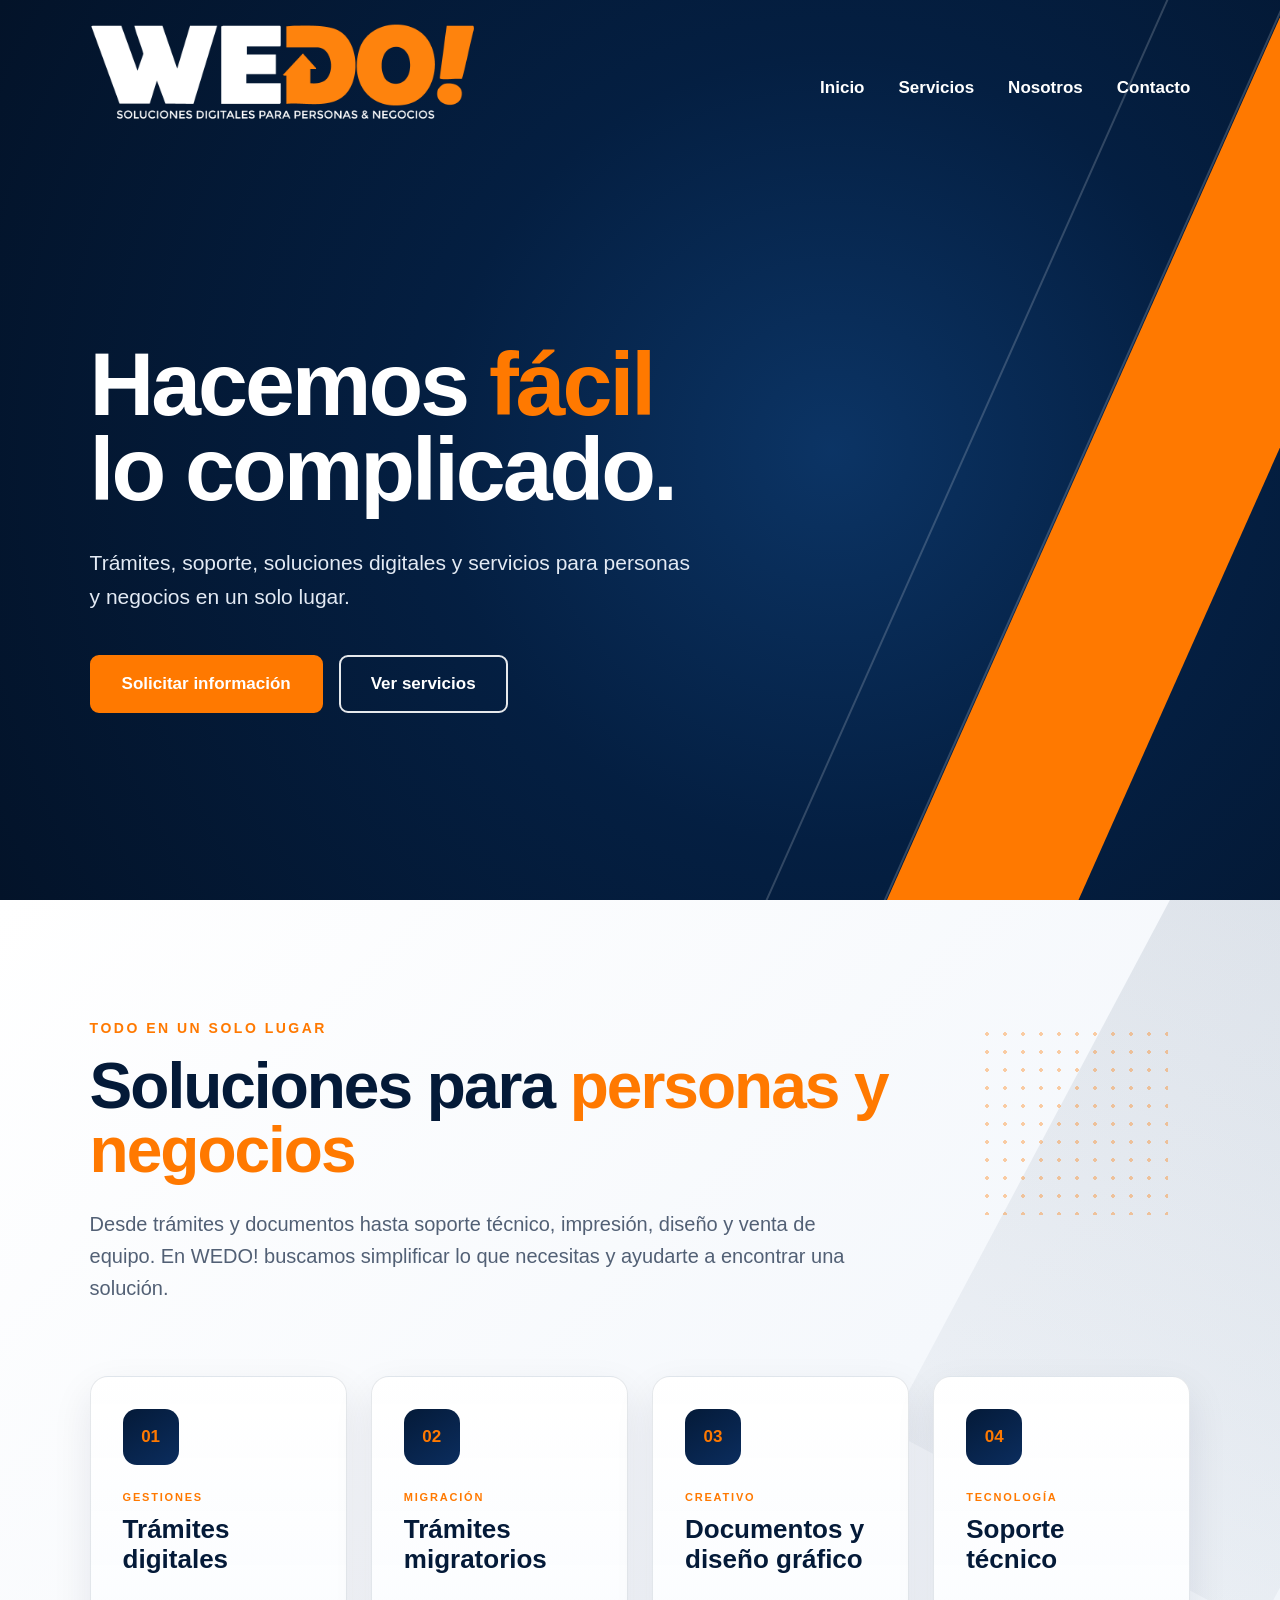
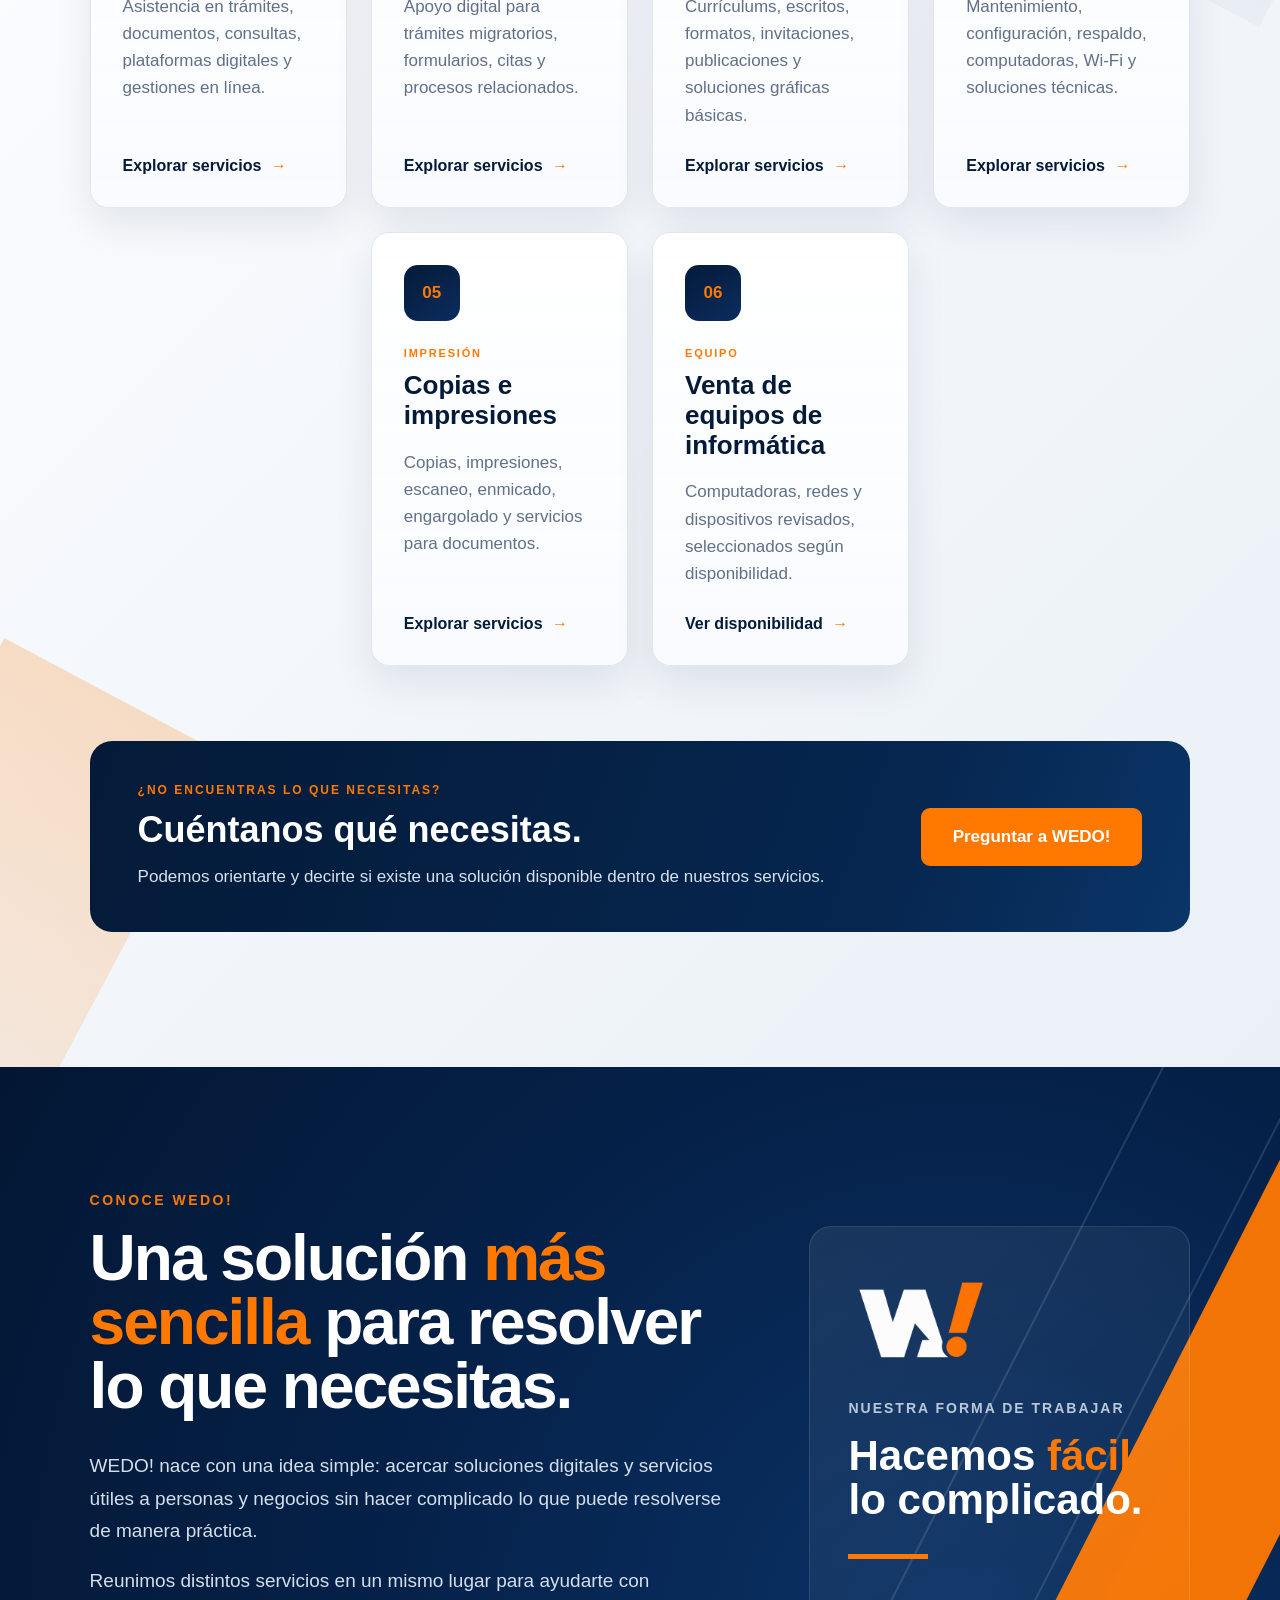
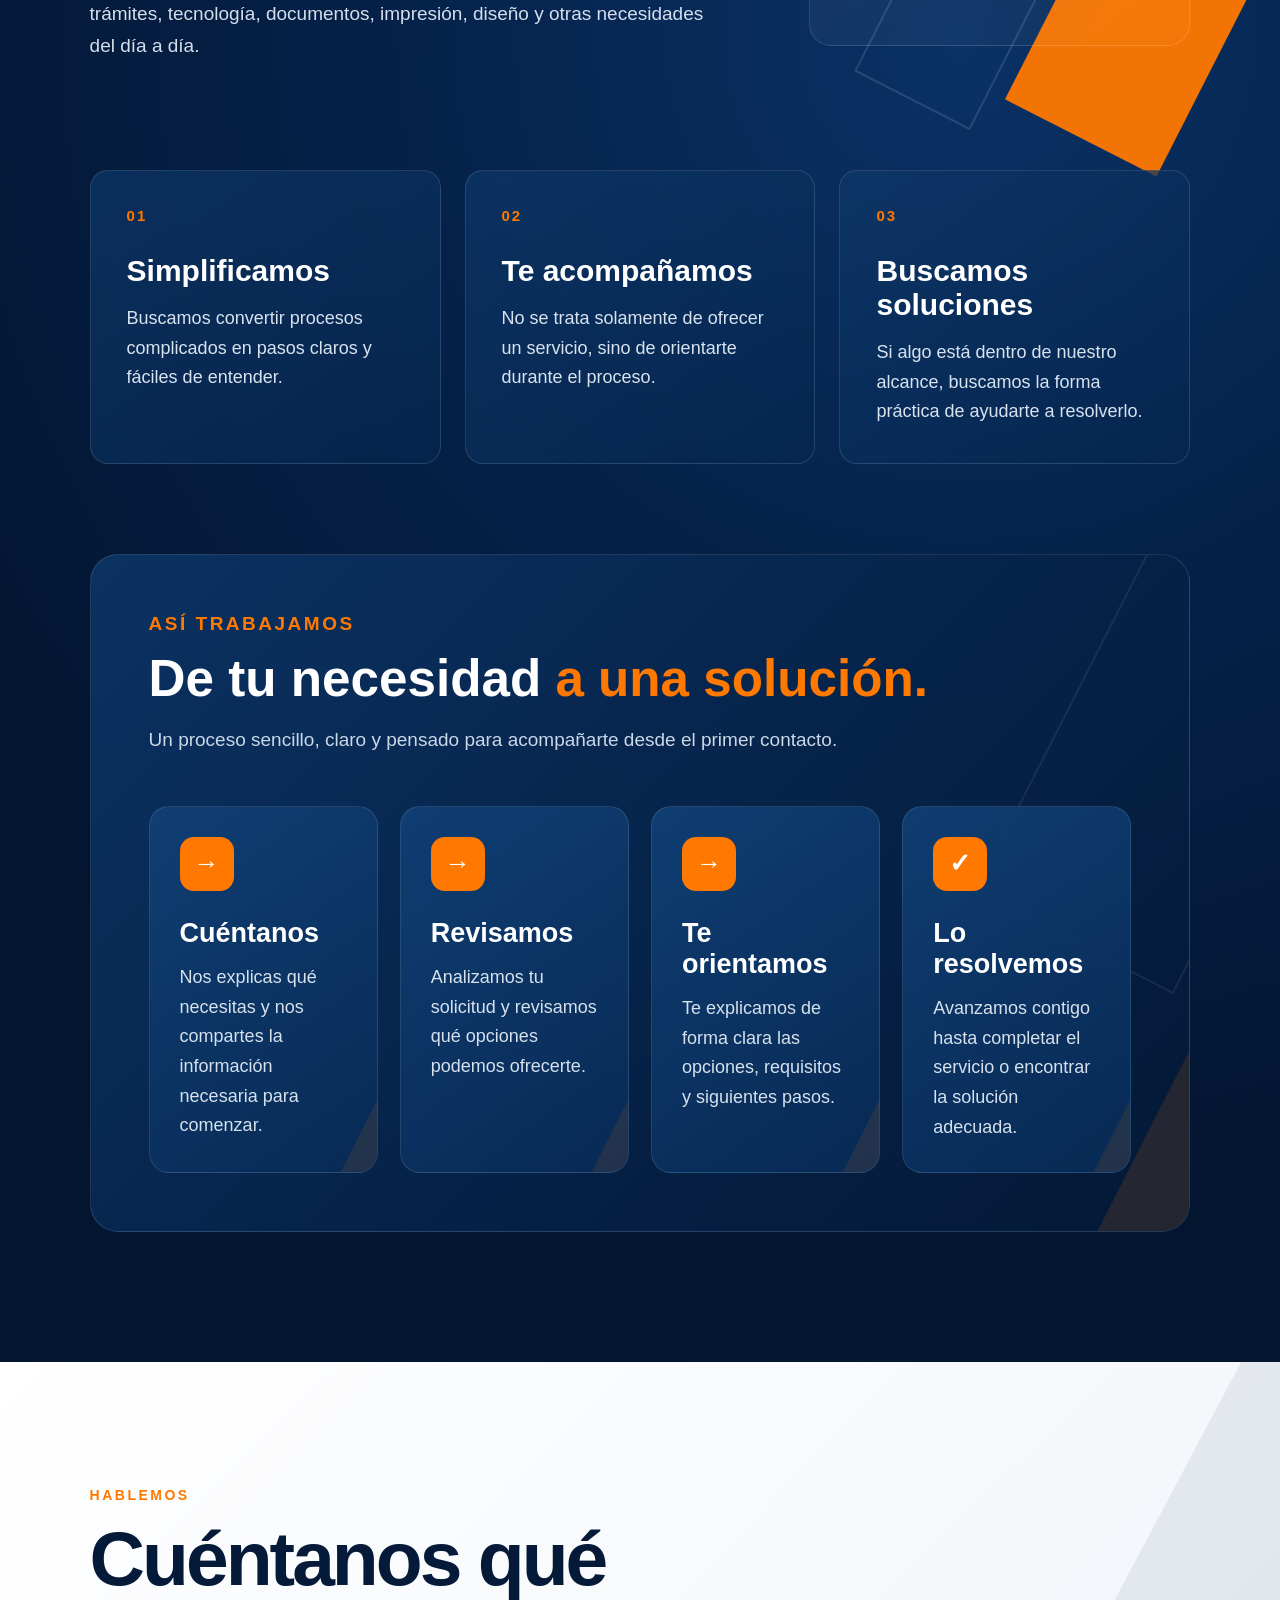
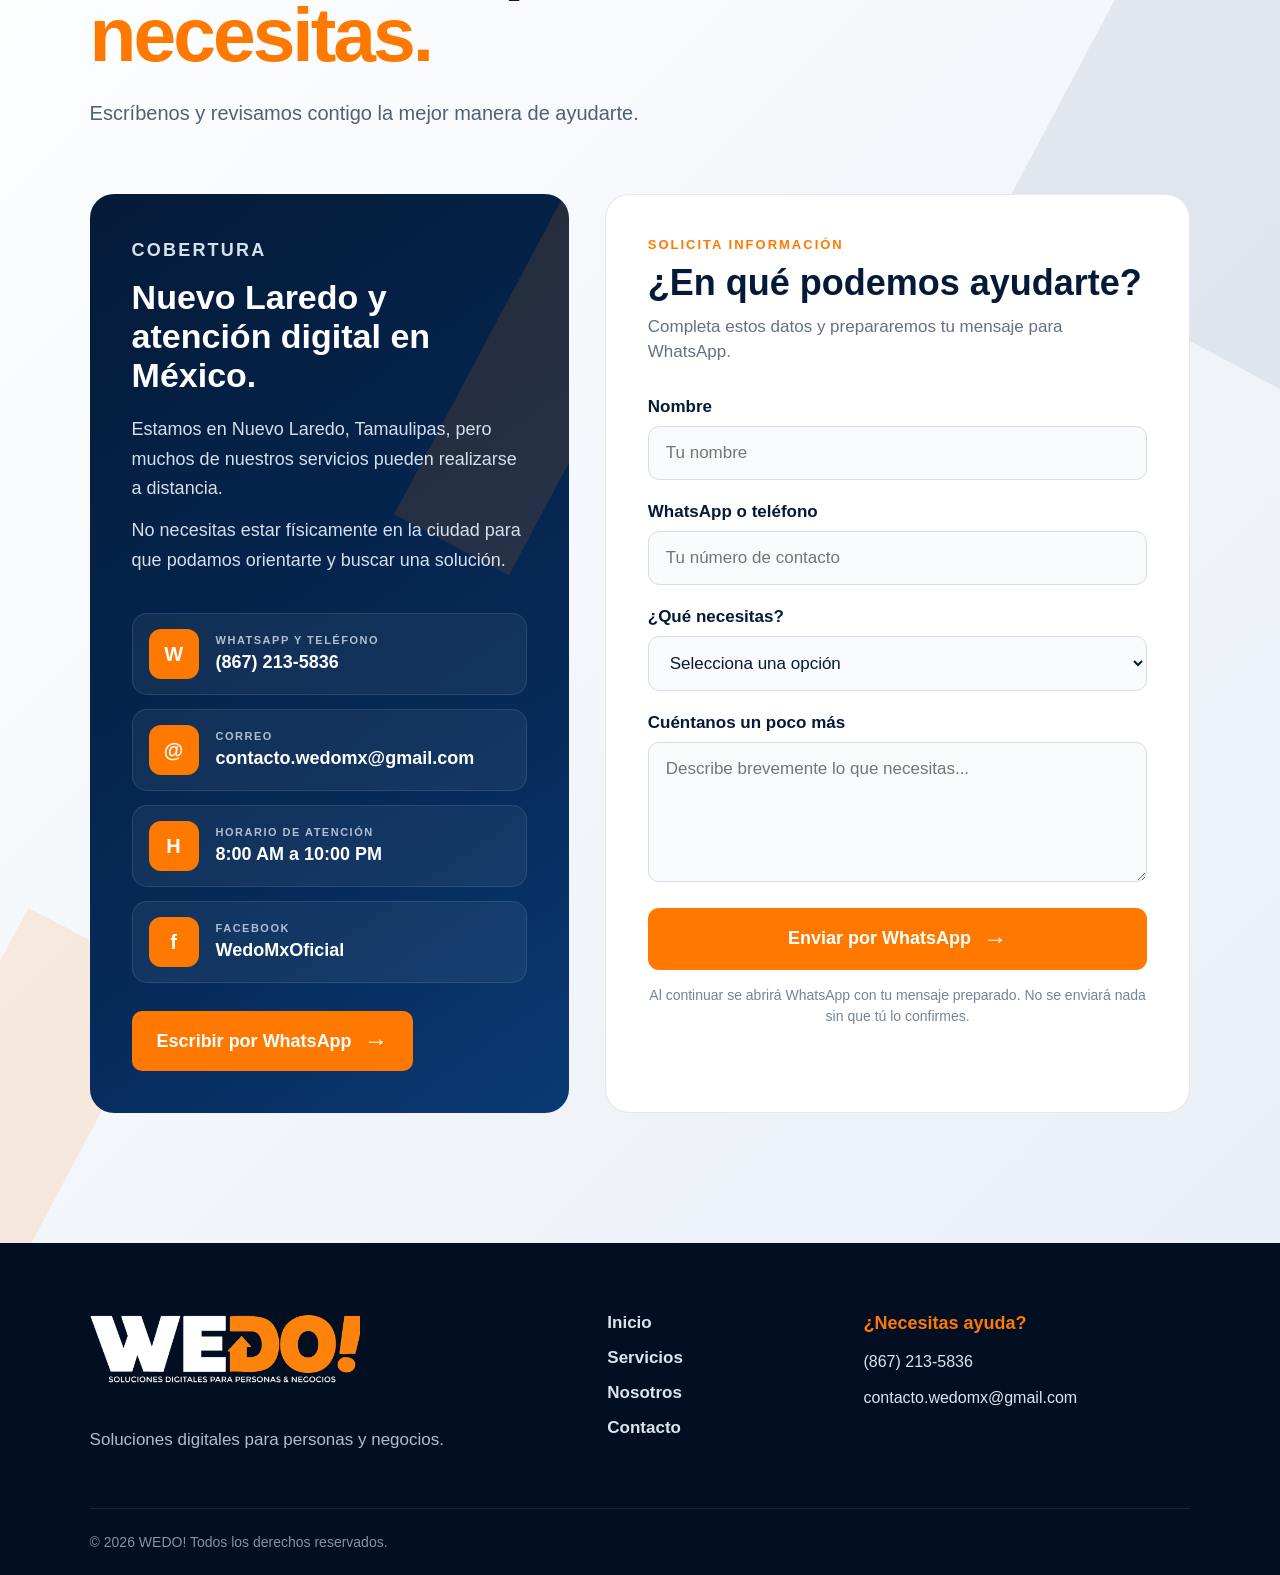
==== index.html @ b27edcec "Add files via upload" ====
<!DOCTYPE html>
<html lang="es">

<head>
    <meta charset="UTF-8">

    <meta
        name="viewport"
        content="width=device-width, initial-scale=1.0"
    >

    <title>WEDO! | Soluciones digitales</title>

    <meta
        name="description"
        content="WEDO! Soluciones digitales para personas y negocios. Trámites, soporte técnico, diseño, impresión y soluciones digitales."
    >

    <link
        rel="stylesheet"
        href="style.css"
    >
</head>

<body>

    <!-- =========================================
         ENCABEZADO
    ========================================== -->

    <header class="encabezado">

        <div class="contenedor-logo">

            <div class="recorte-logo">

                <img
                    src="logo-wedo-oscuro.png"
                    alt="WEDO! Soluciones digitales para personas y negocios"
                    class="logo"
                >

            </div>

        </div>

        <nav
            class="menu"
            id="menuPrincipal"
        >

            <a href="#inicio">
                Inicio
            </a>

            <a href="#servicios">
                Servicios
            </a>

            <a href="#nosotros">
                Nosotros
            </a>

            <a href="#contacto">
                Contacto
            </a>

        </nav>

        <button
            class="boton-menu"
            id="botonMenu"
            aria-label="Abrir menú"
            aria-expanded="false"
        >

            <span></span>
            <span></span>
            <span></span>

        </button>

    </header>

    <main>

        <!-- =========================================
             INICIO
        ========================================== -->

        <section
            class="hero"
            id="inicio"
        >

            <div class="contenido-hero">

                <h1>
                    Hacemos
                    <span>fácil</span>
                    <br>
                    lo complicado.
                </h1>

                <p class="descripcion">
                    Trámites, soporte, soluciones digitales y servicios
                    para personas y negocios en un solo lugar.
                </p>

                <div class="botones">

                    <button
                        class="boton-principal"
                        id="botonContacto"
                    >
                        Solicitar información
                    </button>

                    <a
                        href="#servicios"
                        class="boton-secundario"
                    >
                        Ver servicios
                    </a>

                </div>

            </div>

            <div class="decoracion">

                <div class="linea-diagonal"></div>
                <div class="forma forma-1"></div>
                <div class="forma forma-2"></div>

            </div>

        </section>

        <!-- =========================================
             SERVICIOS
        ========================================== -->

        <section
            class="seccion-servicios"
            id="servicios"
        >

            <div class="contenedor-seccion">

                <div class="encabezado-seccion">

                    <p class="mini-titulo">
                        TODO EN UN SOLO LUGAR
                    </p>

                    <h2>
                        Soluciones para
                        <span>personas y negocios</span>
                    </h2>

                    <p class="texto-seccion">
                        Desde trámites y documentos hasta soporte técnico,
                        impresión, diseño y venta de equipo. En WEDO! buscamos
                        simplificar lo que necesitas y ayudarte a encontrar
                        una solución.
                    </p>

                </div>

                <div class="rejilla-servicios">

                    <article class="tarjeta-servicio">

                        <div class="numero-servicio">
                            01
                        </div>

                        <div class="tipo-servicio">
                            GESTIONES
                        </div>

                        <h3>
                            Trámites digitales
                        </h3>

                        <p>
                            Asistencia en trámites, documentos, consultas,
                            plataformas digitales y gestiones en línea.
                        </p>

                        <a href="#contacto">
                            Explorar servicios
                            <span>→</span>
                        </a>

                    </article>

                    <article class="tarjeta-servicio">

                        <div class="numero-servicio">
                            02
                        </div>

                        <div class="tipo-servicio">
                            MIGRACIÓN
                        </div>

                        <h3>
                            Trámites migratorios
                        </h3>

                        <p>
                            Apoyo digital para trámites migratorios,
                            formularios, citas y procesos relacionados.
                        </p>

                        <a href="#contacto">
                            Explorar servicios
                            <span>→</span>
                        </a>

                    </article>

                    <article class="tarjeta-servicio">

                        <div class="numero-servicio">
                            03
                        </div>

                        <div class="tipo-servicio">
                            CREATIVO
                        </div>

                        <h3>
                            Documentos y diseño gráfico
                        </h3>

                        <p>
                            Currículums, escritos, formatos, invitaciones,
                            publicaciones y soluciones gráficas básicas.
                        </p>

                        <a href="#contacto">
                            Explorar servicios
                            <span>→</span>
                        </a>

                    </article>

                    <article class="tarjeta-servicio">

                        <div class="numero-servicio">
                            04
                        </div>

                        <div class="tipo-servicio">
                            TECNOLOGÍA
                        </div>

                        <h3>
                            Soporte técnico
                        </h3>

                        <p>
                            Mantenimiento, configuración, respaldo,
                            computadoras, Wi-Fi y soluciones técnicas.
                        </p>

                        <a href="#contacto">
                            Explorar servicios
                            <span>→</span>
                        </a>

                    </article>

                    <article class="tarjeta-servicio">

                        <div class="numero-servicio">
                            05
                        </div>

                        <div class="tipo-servicio">
                            IMPRESIÓN
                        </div>

                        <h3>
                            Copias e impresiones
                        </h3>

                        <p>
                            Copias, impresiones, escaneo, enmicado,
                            engargolado y servicios para documentos.
                        </p>

                        <a href="#contacto">
                            Explorar servicios
                            <span>→</span>
                        </a>

                    </article>

                    <article class="tarjeta-servicio">

                        <div class="numero-servicio">
                            06
                        </div>

                        <div class="tipo-servicio">
                            EQUIPO
                        </div>

                        <h3>
                            Venta de equipos de informática
                        </h3>

                        <p>
                            Computadoras, redes y dispositivos revisados,
                            seleccionados según disponibilidad.
                        </p>

                        <a href="#contacto">
                            Ver disponibilidad
                            <span>→</span>
                        </a>

                    </article>

                </div>

                <div class="cta-servicios">

                    <div class="cta-texto">

                        <p class="cta-mini">
                            ¿NO ENCUENTRAS LO QUE NECESITAS?
                        </p>

                        <h3>
                            Cuéntanos qué necesitas.
                        </h3>

                        <p>
                            Podemos orientarte y decirte si existe una
                            solución disponible dentro de nuestros servicios.
                        </p>

                    </div>

                    <button
                        class="cta-boton"
                        id="botonAyuda"
                    >
                        Preguntar a WEDO!
                    </button>

                </div>

            </div>

        </section>

        <!-- =========================================
             NOSOTROS
        ========================================== -->

        <section
            class="seccion-nosotros"
            id="nosotros"
        >

            <div class="decoracion-nosotros decoracion-nosotros-1"></div>
            <div class="decoracion-nosotros decoracion-nosotros-2"></div>

            <div class="contenedor-nosotros">

                <div class="nosotros-intro">

                    <div class="nosotros-texto">

                        <p class="mini-titulo oscuro">
                            CONOCE WEDO!
                        </p>

                        <h2>
                            Una solución
                            <span>más sencilla</span>
                            para resolver lo que necesitas.
                        </h2>

                        <p class="nosotros-descripcion">
                            WEDO! nace con una idea simple: acercar soluciones
                            digitales y servicios útiles a personas y negocios
                            sin hacer complicado lo que puede resolverse de
                            manera práctica.
                        </p>

                        <p class="nosotros-descripcion">
                            Reunimos distintos servicios en un mismo lugar para
                            ayudarte con trámites, tecnología, documentos,
                            impresión, diseño y otras necesidades del día a día.
                        </p>

                    </div>

                    <div class="filosofia-wedo">

                        <div class="isotipo-filosofia">

                            <img
                                src="logo-wedo-w.png"
                                alt="WEDO!"
                            >

                        </div>

                        <p>
                            NUESTRA FORMA DE TRABAJAR
                        </p>

                        <h3>
                            Hacemos
                            <span>fácil</span>
                            lo complicado.
                        </h3>

                        <div class="linea-filosofia"></div>

                    </div>

                </div>

                <div class="pilares-wedo">

                    <article class="pilar">

                        <div class="pilar-numero">
                            01
                        </div>

                        <h3>
                            Simplificamos
                        </h3>

                        <p>
                            Buscamos convertir procesos complicados en pasos
                            claros y fáciles de entender.
                        </p>

                    </article>

                    <article class="pilar">

                        <div class="pilar-numero">
                            02
                        </div>

                        <h3>
                            Te acompañamos
                        </h3>

                        <p>
                            No se trata solamente de ofrecer un servicio,
                            sino de orientarte durante el proceso.
                        </p>

                    </article>

                    <article class="pilar">

                        <div class="pilar-numero">
                            03
                        </div>

                        <h3>
                            Buscamos soluciones
                        </h3>

                        <p>
                            Si algo está dentro de nuestro alcance,
                            buscamos la forma práctica de ayudarte a resolverlo.
                        </p>

                    </article>

                </div>

                <div class="proceso-wedo">

                    <div class="proceso-titulo">

                        <p>
                            ASÍ TRABAJAMOS
                        </p>

                        <h3>
                            De tu necesidad
                            <span>a una solución.</span>
                        </h3>

                        <p class="proceso-intro">
                            Un proceso sencillo, claro y pensado para
                            acompañarte desde el primer contacto.
                        </p>

                    </div>

                    <div class="pasos-proceso">

                        <article class="paso">

                            <div class="icono-paso">
                                →
                            </div>

                            <h4>
                                Cuéntanos
                            </h4>

                            <p>
                                Nos explicas qué necesitas y nos compartes
                                la información necesaria para comenzar.
                            </p>

                        </article>

                        <article class="paso">

                            <div class="icono-paso">
                                →
                            </div>

                            <h4>
                                Revisamos
                            </h4>

                            <p>
                                Analizamos tu solicitud y revisamos qué
                                opciones podemos ofrecerte.
                            </p>

                        </article>

                        <article class="paso">

                            <div class="icono-paso">
                                →
                            </div>

                            <h4>
                                Te orientamos
                            </h4>

                            <p>
                                Te explicamos de forma clara las opciones,
                                requisitos y siguientes pasos.
                            </p>

                        </article>

                        <article class="paso">

                            <div class="icono-paso">
                                ✓
                            </div>

                            <h4>
                                Lo resolvemos
                            </h4>

                            <p>
                                Avanzamos contigo hasta completar el servicio
                                o encontrar la solución adecuada.
                            </p>

                        </article>

                    </div>

                </div>

            </div>

        </section>

        <!-- =========================================
             CONTACTO
        ========================================== -->

        <section
            class="seccion-contacto"
            id="contacto"
        >

            <div class="decoracion-contacto decoracion-contacto-1"></div>
            <div class="decoracion-contacto decoracion-contacto-2"></div>

            <div class="contenedor-contacto">

                <div class="contacto-encabezado">

                    <p class="mini-titulo">
                        HABLEMOS
                    </p>

                    <h2>
                        Cuéntanos qué
                        <span>necesitas.</span>
                    </h2>

                    <p>
                        Escríbenos y revisamos contigo la mejor manera
                        de ayudarte.
                    </p>

                </div>

                <div class="contacto-grid">

                    <div class="contacto-info">

                        <div class="cobertura-contacto">

                            <p class="etiqueta-contacto">
                                COBERTURA
                            </p>

                            <h3>
                                Nuevo Laredo y atención digital en México.
                            </h3>

                            <p>
                                Estamos en Nuevo Laredo, Tamaulipas, pero
                                muchos de nuestros servicios pueden realizarse
                                a distancia.
                            </p>

                            <p>
                                No necesitas estar físicamente en la ciudad
                                para que podamos orientarte y buscar una
                                solución.
                            </p>

                        </div>

                        <div class="datos-contacto">

                            <a
                                class="dato-contacto"
                                href="https://wa.me/528672135836"
                                target="_blank"
                                rel="noopener noreferrer"
                            >

                                <div class="dato-icono">
                                    W
                                </div>

                                <div>

                                    <span>
                                        WHATSAPP Y TELÉFONO
                                    </span>

                                    <strong>
                                        (867) 213-5836
                                    </strong>

                                </div>

                            </a>

                            <a
                                class="dato-contacto"
                                href="mailto:contacto.wedomx@gmail.com"
                            >

                                <div class="dato-icono">
                                    @
                                </div>

                                <div>

                                    <span>
                                        CORREO
                                    </span>

                                    <strong>
                                        contacto.wedomx@gmail.com
                                    </strong>

                                </div>

                            </a>

                            <div class="dato-contacto">

                                <div class="dato-icono">
                                    H
                                </div>

                                <div>

                                    <span>
                                        HORARIO DE ATENCIÓN
                                    </span>

                                    <strong>
                                        8:00 AM a 10:00 PM
                                    </strong>

                                </div>

                            </div>

                            <a
                                class="dato-contacto"
                                href="https://www.facebook.com/WedoMxOficial"
                                target="_blank"
                                rel="noopener noreferrer"
                            >

                                <div class="dato-icono">
                                    f
                                </div>

                                <div>

                                    <span>
                                        FACEBOOK
                                    </span>

                                    <strong>
                                        WedoMxOficial
                                    </strong>

                                </div>

                            </a>

                        </div>

                        <a
                            class="whatsapp-directo"
                            href="https://wa.me/528672135836?text=Hola%20WEDO!%20Quisiera%20información%20sobre%20sus%20servicios."
                            target="_blank"
                            rel="noopener noreferrer"
                        >
                            Escribir por WhatsApp
                            <span>→</span>
                        </a>

                    </div>

                    <div class="formulario-contacto">

                        <div class="formulario-titulo">

                            <p>
                                SOLICITA INFORMACIÓN
                            </p>

                            <h3>
                                ¿En qué podemos ayudarte?
                            </h3>

                            <span>
                                Completa estos datos y prepararemos
                                tu mensaje para WhatsApp.
                            </span>

                        </div>

                        <form id="formularioWedo">

                            <div class="campo">

                                <label for="nombre">
                                    Nombre
                                </label>

                                <input
                                    type="text"
                                    id="nombre"
                                    name="nombre"
                                    placeholder="Tu nombre"
                                    required
                                >

                            </div>

                            <div class="campo">

                                <label for="telefono">
                                    WhatsApp o teléfono
                                </label>

                                <input
                                    type="tel"
                                    id="telefono"
                                    name="telefono"
                                    placeholder="Tu número de contacto"
                                    required
                                >

                            </div>

                            <div class="campo">

                                <label for="servicio">
                                    ¿Qué necesitas?
                                </label>

                                <select
                                    id="servicio"
                                    name="servicio"
                                    required
                                >

                                    <option value="">
                                        Selecciona una opción
                                    </option>

                                    <option value="Trámites digitales">
                                        Trámites digitales
                                    </option>

                                    <option value="Trámites migratorios">
                                        Trámites migratorios
                                    </option>

                                    <option value="Documentos y diseño gráfico">
                                        Documentos y diseño gráfico
                                    </option>

                                    <option value="Soporte técnico">
                                        Soporte técnico
                                    </option>

                                    <option value="Copias e impresiones">
                                        Copias e impresiones
                                    </option>

                                    <option value="Venta de equipos de informática">
                                        Venta de equipos de informática
                                    </option>

                                    <option value="Otro servicio">
                                        Otro servicio
                                    </option>

                                </select>

                            </div>

                            <div class="campo">

                                <label for="mensaje">
                                    Cuéntanos un poco más
                                </label>

                                <textarea
                                    id="mensaje"
                                    name="mensaje"
                                    rows="5"
                                    placeholder="Describe brevemente lo que necesitas..."
                                    required
                                ></textarea>

                            </div>

                            <button
                                type="submit"
                                class="boton-formulario"
                            >
                                Enviar por WhatsApp
                                <span>→</span>
                            </button>

                            <p class="aviso-formulario">
                                Al continuar se abrirá WhatsApp con tu
                                mensaje preparado. No se enviará nada
                                sin que tú lo confirmes.
                            </p>

                        </form>

                    </div>

                </div>

            </div>

        </section>

    </main>

    <!-- =========================================
         FOOTER
    ========================================== -->

    <footer class="footer-wedo">

        <div class="footer-contenido">

            <div class="footer-marca">

                <div class="footer-logo">

                    <img
                        src="logo-wedo-oscuro.png"
                        alt="WEDO!"
                    >

                </div>

                <p>
                    Soluciones digitales para personas y negocios.
                </p>

            </div>

            <div class="footer-enlaces">

                <a href="#inicio">
                    Inicio
                </a>

                <a href="#servicios">
                    Servicios
                </a>

                <a href="#nosotros">
                    Nosotros
                </a>

                <a href="#contacto">
                    Contacto
                </a>

            </div>

            <div class="footer-contacto">

                <strong>
                    ¿Necesitas ayuda?
                </strong>

                <a
                    href="https://wa.me/528672135836"
                    target="_blank"
                    rel="noopener noreferrer"
                >
                    (867) 213-5836
                </a>

                <a
                    href="mailto:contacto.wedomx@gmail.com"
                >
                    contacto.wedomx@gmail.com
                </a>

            </div>

        </div>

        <div class="footer-inferior">

            <p>
                © 2026 WEDO! Todos los derechos reservados.
            </p>

        </div>

    </footer>

    <script src="script.js"></script>

</body>

</html>
---- style.css ----
* {
    margin: 0;
    padding: 0;
    box-sizing: border-box;
}

html {
    scroll-behavior: smooth;
}

body {
    font-family: Arial, Helvetica, sans-serif;

    background: #041a38;

    color: white;

    min-height: 100vh;
}

/* =========================================
   ENCABEZADO
========================================= */

.encabezado {
    width: 100%;
    height: 175px;

    padding: 18px 7%;

    display: flex;

    align-items: center;

    justify-content: space-between;

    position: absolute;

    top: 0;
    left: 0;

    z-index: 20;
}

/* =========================================
   LOGO
========================================= */

.contenedor-logo {
    width: 390px;
    height: 130px;

    display: flex;

    align-items: center;
}

.recorte-logo {
    width: 390px;
    height: 130px;

    position: relative;

    overflow: hidden;
}

.logo {
    width: 420px;
    height: 420px;

    object-fit: contain;

    position: absolute;

    left: -12px;

    top: -168px;
}

/* =========================================
   MENÚ
========================================= */

.menu {
    display: flex;

    align-items: center;

    gap: 34px;

    position: relative;

    z-index: 10;
}

.menu a {
    color: white;

    text-decoration: none;

    font-size: 17px;

    font-weight: 700;

    transition: 0.2s;
}

.menu a:hover {
    color: #ff7900;
}

/* =========================================
   BOTÓN MENÚ MÓVIL
========================================= */

.boton-menu {
    display: none;

    width: 52px;

    height: 52px;

    padding: 0;

    border-radius: 12px;

    border:
        1px
        solid
        rgba(
            255,
            255,
            255,
            0.20
        );

    background:
        rgba(
            255,
            255,
            255,
            0.06
        );

    align-items: center;

    justify-content: center;

    flex-direction: column;

    gap: 6px;

    position: relative;

    z-index: 30;
}

.boton-menu span {
    display: block;

    width: 24px;

    height: 3px;

    border-radius: 5px;

    background: white;

    transition: 0.25s;
}

.boton-menu.activo span:nth-child(1) {
    transform:
        translateY(9px)
        rotate(45deg);
}

.boton-menu.activo span:nth-child(2) {
    opacity: 0;
}

.boton-menu.activo span:nth-child(3) {
    transform:
        translateY(-9px)
        rotate(-45deg);
}

/* =========================================
   PORTADA
========================================= */

.hero {
    min-height: 100vh;

    display: flex;

    align-items: center;

    position: relative;

    overflow: hidden;

    padding:
        235px
        7%
        80px;

    background:
        radial-gradient(
            circle at 65% 50%,
            rgba(14,61,116,0.75) 0%,
            rgba(4,31,66,0.95) 42%,
            #031329 100%
        );
}

.contenido-hero {
    width: 100%;

    max-width: 760px;

    position: relative;

    z-index: 5;
}

h1 {
    font-size:
        clamp(
            60px,
            7vw,
            108px
        );

    line-height: 0.95;

    letter-spacing: -3px;

    margin-bottom: 34px;
}

h1 span {
    color: #ff7900;
}

.descripcion {
    max-width: 610px;

    font-size: 21px;

    line-height: 1.6;

    color: #e3eaf4;

    margin-bottom: 42px;
}

/* =========================================
   BOTONES
========================================= */

.botones {
    display: flex;

    gap: 16px;

    flex-wrap: wrap;
}

button,
.boton-secundario {
    min-height: 58px;

    padding:
        0
        30px;

    border-radius: 9px;

    font-size: 17px;

    font-weight: 700;

    cursor: pointer;

    transition: 0.2s;
}

.boton-principal {
    background: #ff7900;

    color: white;

    border: 2px solid #ff7900;
}

.boton-principal:hover {
    transform: translateY(-3px);

    background: #ff8a1d;
}

.boton-secundario {
    display: inline-flex;

    align-items: center;

    justify-content: center;

    color: white;

    text-decoration: none;

    background: transparent;

    border:
        2px
        solid
        rgba(
            255,
            255,
            255,
            0.9
        );
}

.boton-secundario:hover {
    background: white;

    color: #041a38;

    transform: translateY(-3px);
}

/* =========================================
   DECORACIÓN PORTADA
========================================= */

.decoracion {
    position: absolute;

    top: 0;

    right: -90px;

    width: 45%;

    height: 100%;

    pointer-events: none;
}

.forma {
    position: absolute;

    transform: rotate(24deg);
}

.forma-1 {
    width: 175px;

    height: 125%;

    right: 105px;

    top: -100px;

    background: #ff7900;
}

.forma-2 {
    width: 110px;

    height: 125%;

    right: 290px;

    top: -110px;

    border:
        2px
        solid
        rgba(
            255,
            255,
            255,
            0.18
        );
}

.linea-diagonal {
    position: absolute;

    width: 2px;

    height: 130%;

    background:
        rgba(
            255,
            255,
            255,
            0.18
        );

    right: 245px;

    top: -100px;

    transform: rotate(24deg);
}

/* =========================================
   SERVICIOS
========================================= */

.seccion-servicios {
    position: relative;

    overflow: hidden;

    color: #071d3f;

    padding:
        120px
        7%
        135px;

    background:
        linear-gradient(
            135deg,
            #ffffff 0%,
            #f5f8fc 45%,
            #eaf0f6 100%
        );
}

.seccion-servicios::before {
    content: "";

    position: absolute;

    width: 420px;

    height: 1050px;

    right: -250px;

    top: -360px;

    background:
        linear-gradient(
            180deg,
            rgba(4,34,73,0.14),
            rgba(4,34,73,0.035)
        );

    transform: rotate(28deg);
}

.seccion-servicios::after {
    content: "";

    position: absolute;

    width: 250px;

    height: 680px;

    left: -170px;

    bottom: -270px;

    background:
        linear-gradient(
            180deg,
            rgba(255,121,0,0.22),
            rgba(255,121,0,0.05)
        );

    transform: rotate(28deg);
}

.contenedor-seccion {
    width: 100%;

    max-width: 1400px;

    margin: 0 auto;

    position: relative;

    z-index: 4;
}

.contenedor-seccion::before {
    content: "";

    position: absolute;

    width: 190px;

    height: 190px;

    right: 2%;

    top: 5px;

    background-image:
        radial-gradient(
            circle,
            rgba(255,121,0,0.55) 2px,
            transparent 2px
        );

    background-size: 18px 18px;

    opacity: 0.65;
}

.encabezado-seccion {
    max-width: 820px;

    margin-bottom: 72px;

    position: relative;

    z-index: 5;
}

.mini-titulo {
    color: #ff7900;

    font-size: 14px;

    font-weight: 800;

    letter-spacing: 2.5px;

    margin-bottom: 18px;
}

.encabezado-seccion h2 {
    font-size:
        clamp(
            42px,
            5vw,
            72px
        );

    line-height: 1;

    letter-spacing: -2px;

    margin-bottom: 26px;

    color: #041a38;
}

.encabezado-seccion h2 span {
    color: #ff7900;
}

.texto-seccion {
    max-width: 760px;

    font-size: 20px;

    line-height: 1.6;

    color: #526075;
}

/* =========================================
   TARJETAS DE SERVICIOS
========================================= */

.rejilla-servicios {
    display: flex;

    flex-wrap: wrap;

    justify-content: center;

    gap: 24px;

    position: relative;

    z-index: 5;
}

.tarjeta-servicio {
    width:
        calc(
            25% - 18px
        );

    min-height: 390px;

    padding: 32px;

    background:
        linear-gradient(
            180deg,
            rgba(255,255,255,0.98),
            rgba(248,251,255,0.95)
        );

    border-radius: 18px;

    border:
        1px
        solid
        rgba(
            7,
            29,
            63,
            0.10
        );

    display: flex;

    flex-direction: column;

    position: relative;

    overflow: hidden;

    box-shadow:
        0
        16px
        40px
        rgba(
            4,
            26,
            56,
            0.09
        );

    transition: 0.25s;
}

.tarjeta-servicio:hover {
    transform:
        translateY(-9px);

    border-color:
        rgba(
            255,
            121,
            0,
            0.30
        );
}

.numero-servicio {
    width: 56px;

    height: 56px;

    display: flex;

    align-items: center;

    justify-content: center;

    background:
        linear-gradient(
            145deg,
            #041a38,
            #0b2d5e
        );

    color: #ff7900;

    border-radius: 14px;

    font-size: 17px;

    font-weight: 800;

    margin-bottom: 26px;
}

.tipo-servicio {
    color: #ff7900;

    font-size: 11px;

    font-weight: 900;

    letter-spacing: 1.8px;

    margin-bottom: 12px;
}

.tarjeta-servicio h3 {
    font-size: 26px;

    line-height: 1.15;

    margin-bottom: 18px;

    color: #041a38;
}

.tarjeta-servicio p {
    font-size: 17px;

    line-height: 1.6;

    color: #617087;

    margin-bottom: 28px;
}

.tarjeta-servicio a {
    margin-top: auto;

    color: #041a38;

    font-size: 16px;

    font-weight: 800;

    text-decoration: none;
}

.tarjeta-servicio a span {
    color: #ff7900;

    margin-left: 5px;
}

/* =========================================
   CTA SERVICIOS
========================================= */

.cta-servicios {
    width: 100%;

    margin-top: 75px;

    padding:
        42px
        48px;

    background:
        linear-gradient(
            110deg,
            #041a38 0%,
            #06264f 72%,
            #0a3568 100%
        );

    border-radius: 22px;

    color: white;

    display: flex;

    align-items: center;

    justify-content: space-between;

    gap: 40px;

    position: relative;

    overflow: hidden;

    z-index: 5;
}

.cta-texto {
    max-width: 760px;
}

.cta-mini {
    color: #ff7900;

    font-size: 12px;

    font-weight: 900;

    letter-spacing: 2px;

    margin-bottom: 12px;
}

.cta-texto h3 {
    font-size: 36px;

    margin-bottom: 12px;
}

.cta-texto > p:last-child {
    color: #d8e2ee;

    font-size: 17px;

    line-height: 1.6;
}

.cta-boton {
    min-width: 205px;

    background: #ff7900;

    color: white;

    border:
        2px
        solid
        #ff7900;
}

/* =========================================
   NOSOTROS
========================================= */

.seccion-nosotros {
    position: relative;

    overflow: hidden;

    padding:
        125px
        7%
        130px;

    background:
        radial-gradient(
            circle at 75% 30%,
            #0a3266 0%,
            #052149 35%,
            #03152f 75%
        );

    color: white;
}

.contenedor-nosotros {
    width: 100%;

    max-width: 1400px;

    margin: 0 auto;

    position: relative;

    z-index: 4;
}

.decoracion-nosotros {
    position: absolute;

    pointer-events: none;
}

.decoracion-nosotros-1 {
    width: 170px;

    height: 900px;

    right: -90px;

    top: -180px;

    background: #ff7900;

    transform: rotate(27deg);

    opacity: 0.95;
}

.decoracion-nosotros-2 {
    width: 130px;

    height: 850px;

    right: 110px;

    top: -170px;

    border:
        2px
        solid
        rgba(
            255,
            255,
            255,
            0.12
        );

    transform: rotate(27deg);
}

/* =========================================
   INTRO NOSOTROS
========================================= */

.nosotros-intro {
    display: grid;

    grid-template-columns:
        1.25fr
        0.75fr;

    gap: 85px;

    align-items: center;

    margin-bottom: 90px;
}

.mini-titulo.oscuro {
    color: #ff7900;
}

.nosotros-texto h2 {
    max-width: 800px;

    font-size:
        clamp(
            45px,
            5vw,
            76px
        );

    line-height: 1;

    letter-spacing: -2px;

    margin-bottom: 32px;
}

.nosotros-texto h2 span {
    color: #ff7900;
}

.nosotros-descripcion {
    max-width: 720px;

    font-size: 19px;

    line-height: 1.7;

    color: #d5dfeb;

    margin-bottom: 18px;
}

/* =========================================
   FILOSOFÍA
========================================= */

.filosofia-wedo {
    min-height: 420px;

    padding: 38px;

    border-radius: 22px;

    background:
        linear-gradient(
            145deg,
            rgba(255,255,255,0.08),
            rgba(255,255,255,0.025)
        );

    border:
        1px
        solid
        rgba(
            255,
            255,
            255,
            0.12
        );

    position: relative;

    overflow: hidden;
}

.filosofia-wedo::after {
    content: "";

    position: absolute;

    width: 110px;

    height: 380px;

    right: -55px;

    bottom: -100px;

    background: #ff7900;

    transform: rotate(28deg);

    opacity: 0.14;
}

.isotipo-filosofia {
    width: 155px;

    height: 105px;

    display: flex;

    align-items: center;

    margin-bottom: 30px;

    position: relative;

    z-index: 3;
}

.isotipo-filosofia img {
    display: block;

    width: 145px;

    height: auto;

    object-fit: contain;
}

.filosofia-wedo > p {
    color: #b9c8da;

    font-size: 14px;

    font-weight: 800;

    letter-spacing: 2px;

    margin-bottom: 18px;
}

.filosofia-wedo h3 {
    max-width: 390px;

    font-size: 42px;

    line-height: 1.05;

    position: relative;

    z-index: 3;
}

.filosofia-wedo h3 span {
    color: #ff7900;
}

.linea-filosofia {
    width: 80px;

    height: 5px;

    margin-top: 32px;

    background: #ff7900;
}

/* =========================================
   PILARES
========================================= */

.pilares-wedo {
    display: grid;

    grid-template-columns:
        repeat(
            3,
            1fr
        );

    gap: 24px;

    margin-bottom: 90px;
}

.pilar {
    padding: 36px;

    min-height: 270px;

    border-radius: 18px;

    background:
        linear-gradient(
            145deg,
            rgba(14,56,105,0.72),
            rgba(6,38,79,0.72)
        );

    border:
        1px
        solid
        rgba(
            255,
            255,
            255,
            0.12
        );

    transition: 0.25s;
}

.pilar:hover {
    transform:
        translateY(-7px);

    border-color:
        rgba(
            255,
            121,
            0,
            0.55
        );

    background:
        linear-gradient(
            145deg,
            rgba(18,69,126,0.82),
            rgba(7,43,89,0.82)
        );
}

.pilar-numero {
    color: #ff7900;

    font-size: 15px;

    font-weight: 900;

    letter-spacing: 2px;

    margin-bottom: 30px;
}

.pilar h3 {
    font-size: 30px;

    margin-bottom: 16px;
}

.pilar p {
    font-size: 18px;

    line-height: 1.65;

    color: #d9e3ef;
}

/* =========================================
   ASÍ TRABAJAMOS
========================================= */

.proceso-wedo {
    padding: 58px;

    border-radius: 28px;

    background:
        linear-gradient(
            135deg,
            rgba(12,52,101,0.94) 0%,
            rgba(6,35,73,0.96) 55%,
            rgba(4,25,54,0.98) 100%
        );

    border:
        1px
        solid
        rgba(
            255,
            255,
            255,
            0.12
        );

    position: relative;

    overflow: hidden;
}

.proceso-wedo::before {
    content: "";

    position: absolute;

    width: 220px;

    height: 650px;

    right: -145px;

    top: -230px;

    border:
        2px
        solid
        rgba(
            255,
            255,
            255,
            0.07
        );

    transform: rotate(27deg);
}

.proceso-wedo::after {
    content: "";

    position: absolute;

    width: 100px;

    height: 400px;

    right: -30px;

    bottom: -170px;

    background:
        rgba(
            255,
            121,
            0,
            0.13
        );

    transform: rotate(27deg);
}

.proceso-titulo {
    max-width: 850px;

    margin-bottom: 50px;

    position: relative;

    z-index: 3;
}

.proceso-titulo > p:first-child {
    color: #ff7900;

    font-size: 19px;

    font-weight: 900;

    letter-spacing: 2.5px;

    margin-bottom: 16px;
}

.proceso-titulo h3 {
    font-size:
        clamp(
            38px,
            4vw,
            56px
        );

    line-height: 1.08;

    color: white;

    margin-bottom: 18px;
}

.proceso-titulo h3 span {
    color: #ff7900;
}

.proceso-intro {
    max-width: 720px;

    color: #cbd8e7;

    font-size: 19px;

    line-height: 1.65;
}

.pasos-proceso {
    display: grid;

    grid-template-columns:
        repeat(
            4,
            1fr
        );

    gap: 22px;

    position: relative;

    z-index: 3;
}

.paso {
    min-height: 260px;

    padding: 30px;

    border-radius: 20px;

    background:
        linear-gradient(
            145deg,
            rgba(17,65,119,0.88),
            rgba(8,43,86,0.92)
        );

    border:
        1px
        solid
        rgba(
            255,
            255,
            255,
            0.11
        );

    position: relative;

    overflow: hidden;

    transition: 0.25s;
}

.paso::after {
    content: "";

    position: absolute;

    width: 60px;

    height: 180px;

    right: -40px;

    bottom: -65px;

    background:
        rgba(
            255,
            121,
            0,
            0.11
        );

    transform: rotate(27deg);
}

.paso:hover {
    transform:
        translateY(-7px);

    border-color:
        rgba(
            255,
            121,
            0,
            0.50
        );
}

.icono-paso {
    width: 54px;

    height: 54px;

    border-radius: 14px;

    display: flex;

    align-items: center;

    justify-content: center;

    background: #ff7900;

    color: white;

    font-size: 26px;

    font-weight: 900;

    margin-bottom: 27px;

    position: relative;

    z-index: 3;
}

.paso h4 {
    color: white;

    font-size: 27px;

    line-height: 1.15;

    margin-bottom: 14px;

    position: relative;

    z-index: 3;
}

.paso p {
    color: #d6e1ed;

    font-size: 18px;

    line-height: 1.65;

    position: relative;

    z-index: 3;
}

/* =========================================
   CONTACTO
========================================= */

.seccion-contacto {
    position: relative;

    overflow: hidden;

    padding:
        125px
        7%
        130px;

    color: #041a38;

    background:
        linear-gradient(
            135deg,
            #ffffff 0%,
            #f4f7fb 48%,
            #e9eff6 100%
        );
}

.contenedor-contacto {
    width: 100%;

    max-width: 1400px;

    margin: 0 auto;

    position: relative;

    z-index: 4;
}

.decoracion-contacto {
    position: absolute;

    pointer-events: none;
}

.decoracion-contacto-1 {
    width: 330px;

    height: 850px;

    right: -220px;

    top: -250px;

    background:
        rgba(
            4,
            34,
            73,
            0.07
        );

    transform: rotate(28deg);
}

.decoracion-contacto-2 {
    width: 160px;

    height: 550px;

    left: -110px;

    bottom: -220px;

    background:
        rgba(
            255,
            121,
            0,
            0.12
        );

    transform: rotate(28deg);
}

.contacto-encabezado {
    max-width: 800px;

    margin-bottom: 65px;
}

.contacto-encabezado h2 {
    font-size:
        clamp(
            48px,
            6vw,
            82px
        );

    line-height: 0.98;

    letter-spacing: -3px;

    margin-bottom: 25px;
}

.contacto-encabezado h2 span {
    color: #ff7900;
}

.contacto-encabezado > p:last-child {
    max-width: 650px;

    color: #526075;

    font-size: 20px;

    line-height: 1.6;
}

.contacto-grid {
    display: grid;

    grid-template-columns:
        0.9fr
        1.1fr;

    gap: 36px;

    align-items: stretch;
}

.contacto-info {
    padding: 42px;

    border-radius: 24px;

    color: white;

    background:
        linear-gradient(
            145deg,
            #041a38 0%,
            #062a58 65%,
            #0a3a74 100%
        );

    position: relative;

    overflow: hidden;
}

.contacto-info::after {
    content: "";

    position: absolute;

    width: 130px;

    height: 500px;

    right: -65px;

    top: -120px;

    background:
        rgba(
            255,
            121,
            0,
            0.13
        );

    transform: rotate(28deg);
}

.cobertura-contacto {
    position: relative;

    z-index: 3;

    margin-bottom: 38px;
}

.etiqueta-contacto {
    color: #ff7900;

    font-size: 14px;

    font-weight: 900;

    letter-spacing: 2.2px;

    margin-bottom: 14px;
}

.cobertura-contacto h3 {
    max-width: 550px;

    font-size: 34px;

    line-height: 1.15;

    margin-bottom: 20px;
}

.cobertura-contacto p {
    color: #d5e0ed;

    font-size: 18px;

    line-height: 1.65;

    margin-bottom: 12px;
}

.datos-contacto {
    display: flex;

    flex-direction: column;

    gap: 14px;

    position: relative;

    z-index: 3;
}

.dato-contacto {
    min-height: 82px;

    padding:
        14px
        16px;

    display: flex;

    align-items: center;

    gap: 17px;

    border-radius: 15px;

    background:
        rgba(
            255,
            255,
            255,
            0.055
        );

    border:
        1px
        solid
        rgba(
            255,
            255,
            255,
            0.10
        );

    color: white;

    text-decoration: none;

    transition: 0.2s;
}

a.dato-contacto:hover {
    background:
        rgba(
            255,
            255,
            255,
            0.09
        );

    border-color:
        rgba(
            255,
            121,
            0,
            0.45
        );

    transform:
        translateX(4px);
}

.dato-icono {
    width: 50px;

    min-width: 50px;

    height: 50px;

    display: flex;

    align-items: center;

    justify-content: center;

    border-radius: 12px;

    background: #ff7900;

    color: white;

    font-size: 20px;

    font-weight: 900;
}

.dato-contacto span {
    display: block;

    color: #aebfd2;

    font-size: 11px;

    font-weight: 900;

    letter-spacing: 1.5px;

    margin-bottom: 5px;
}

.dato-contacto strong {
    display: block;

    color: white;

    font-size: 18px;

    line-height: 1.3;

    word-break: break-word;
}

.whatsapp-directo {
    min-height: 60px;

    margin-top: 28px;

    padding:
        0
        25px;

    display: inline-flex;

    align-items: center;

    justify-content: center;

    gap: 12px;

    border-radius: 10px;

    background: #ff7900;

    color: white;

    text-decoration: none;

    font-size: 18px;

    font-weight: 800;

    position: relative;

    z-index: 3;

    transition: 0.2s;
}

.whatsapp-directo:hover {
    transform:
        translateY(-3px);

    background: #ff8a1d;
}

.whatsapp-directo span {
    font-size: 24px;
}

/* =========================================
   FORMULARIO
========================================= */

.formulario-contacto {
    padding: 42px;

    border-radius: 24px;

    background: white;

    border:
        1px
        solid
        rgba(
            4,
            26,
            56,
            0.10
        );
}

.formulario-titulo {
    margin-bottom: 32px;
}

.formulario-titulo > p {
    color: #ff7900;

    font-size: 13px;

    font-weight: 900;

    letter-spacing: 2px;

    margin-bottom: 10px;
}

.formulario-titulo h3 {
    color: #041a38;

    font-size: 36px;

    margin-bottom: 10px;
}

.formulario-titulo span {
    color: #627187;

    font-size: 17px;

    line-height: 1.5;
}

.campo {
    margin-bottom: 22px;
}

.campo label {
    display: block;

    color: #041a38;

    font-size: 17px;

    font-weight: 800;

    margin-bottom: 9px;
}

.campo input,
.campo select,
.campo textarea {
    width: 100%;

    padding:
        16px
        17px;

    border:
        1px
        solid
        #d7dee8;

    border-radius: 11px;

    outline: none;

    background: #f8fafc;

    color: #041a38;

    font-family:
        Arial,
        Helvetica,
        sans-serif;

    font-size: 17px;

    transition: 0.2s;
}

.campo textarea {
    resize: vertical;

    min-height: 140px;
}

.campo input:focus,
.campo select:focus,
.campo textarea:focus {
    border-color: #ff7900;

    background: white;

    box-shadow:
        0
        0
        0
        3px
        rgba(
            255,
            121,
            0,
            0.10
        );
}

.boton-formulario {
    width: 100%;

    min-height: 62px;

    display: flex;

    align-items: center;

    justify-content: center;

    gap: 12px;

    border: none;

    border-radius: 11px;

    background: #ff7900;

    color: white;

    font-size: 18px;

    font-weight: 800;
}

.boton-formulario:hover {
    background: #ff8a1d;

    transform:
        translateY(-2px);
}

.boton-formulario span {
    font-size: 24px;
}

.aviso-formulario {
    margin-top: 15px;

    color: #768398;

    font-size: 14px;

    line-height: 1.5;

    text-align: center;
}

/* =========================================
   FOOTER
========================================= */

.footer-wedo {
    background: #020f23;

    color: white;

    padding:
        70px
        7%
        25px;
}

.footer-contenido {
    width: 100%;

    max-width: 1400px;

    margin:
        0
        auto
        55px;

    display: grid;

    grid-template-columns:
        1.4fr
        0.6fr
        1fr;

    gap: 60px;
}

.footer-logo {
    width: 270px;

    height: 95px;

    position: relative;

    overflow: hidden;

    margin-bottom: 18px;
}

.footer-logo img {
    width: 300px;

    height: 300px;

    position: absolute;

    object-fit: contain;

    left: -9px;

    top: -119px;
}

.footer-marca p {
    max-width: 370px;

    color: #aebed1;

    font-size: 17px;

    line-height: 1.6;
}

.footer-enlaces {
    display: flex;

    flex-direction: column;

    gap: 15px;
}

.footer-enlaces a {
    color: #dce5ef;

    text-decoration: none;

    font-size: 17px;

    font-weight: 700;

    transition: 0.2s;
}

.footer-enlaces a:hover {
    color: #ff7900;
}

.footer-contacto {
    display: flex;

    flex-direction: column;

    gap: 12px;
}

.footer-contacto strong {
    color: #ff7900;

    font-size: 18px;

    margin-bottom: 4px;
}

.footer-contacto a {
    color: #dce5ef;

    text-decoration: none;

    font-size: 16px;

    line-height: 1.5;
}

.footer-contacto a:hover {
    color: white;
}

.footer-inferior {
    width: 100%;

    max-width: 1400px;

    margin: 0 auto;

    padding-top: 25px;

    border-top:
        1px
        solid
        rgba(
            255,
            255,
            255,
            0.09
        );
}

.footer-inferior p {
    color: #8291a5;

    font-size: 14px;
}

/* =========================================
   TABLET GRANDE
========================================= */

@media (max-width: 1150px) {

    .tarjeta-servicio {
        width:
            calc(
                50% - 12px
            );
    }

    .nosotros-intro {
        grid-template-columns: 1fr;

        gap: 45px;
    }

    .filosofia-wedo {
        max-width: 600px;
    }

    .pasos-proceso {
        grid-template-columns:
            repeat(
                2,
                1fr
            );
    }

}

/* =========================================
   TABLET
========================================= */

@media (max-width: 1000px) {

    .contacto-grid {
        grid-template-columns: 1fr;
    }

    .footer-contenido {
        grid-template-columns:
            1fr
            1fr;
    }

    .footer-marca {
        grid-column:
            1
            /
            -1;
    }

    .pilares-wedo {
        grid-template-columns: 1fr;
    }

}

/* =========================================
   CELULAR
========================================= */

@media (max-width: 800px) {

    /* ENCABEZADO */

    .encabezado {
        height: 115px;

        padding:
            12px
            6%;

        align-items: center;
    }

    .contenedor-logo {
        width: 220px;

        height: 82px;

        position: relative;

        z-index: 31;
    }

    .recorte-logo {
        width: 220px;

        height: 82px;
    }

    .logo {
        width: 250px;

        height: 250px;

        left: -8px;

        top: -98px;
    }

    /* MENÚ HAMBURGUESA */

    .boton-menu {
        display: flex;
    }

    .menu {
        width:
            calc(
                100% - 24px
            );

        position: absolute;

        top: 102px;

        left: 12px;

        padding: 16px;

        display: flex;

        flex-direction: column;

        align-items: stretch;

        gap: 5px;

        border-radius: 16px;

        background:
            rgba(
                3,
                21,
                47,
                0.98
            );

        border:
            1px
            solid
            rgba(
                255,
                255,
                255,
                0.10
            );

        box-shadow:
            0
            18px
            45px
            rgba(
                0,
                0,
                0,
                0.28
            );

        transform:
            translateY(-15px);

        opacity: 0;

        visibility: hidden;

        pointer-events: none;

        transition: 0.25s;
    }

    .menu.menu-abierto {
        transform:
            translateY(0);

        opacity: 1;

        visibility: visible;

        pointer-events: auto;
    }

    .menu a {
        width: 100%;

        min-height: 52px;

        padding:
            0
            16px;

        display: flex;

        align-items: center;

        border-radius: 10px;

        font-size: 17px;
    }

    .menu a:hover {
        background:
            rgba(
                255,
                255,
                255,
                0.06
            );
    }

    /* HERO */

    .hero {
        min-height: 100svh;

        padding:
            155px
            6%
            70px;
    }

    .contenido-hero {
        max-width: 100%;
    }

    h1 {
        max-width: 100%;

        font-size:
            clamp(
                48px,
                13vw,
                64px
            );

        line-height: 0.98;

        letter-spacing: -2px;

        margin-bottom: 26px;
    }

    .descripcion {
        max-width: 100%;

        font-size: 18px;

        line-height: 1.55;

        margin-bottom: 32px;
    }

    .botones {
        width: 100%;

        flex-direction: column;

        align-items: stretch;
    }

    button,
    .boton-secundario {
        width: 100%;

        max-width: none;
    }

    /* DECORACIÓN HERO */

    .decoracion {
        width: 62%;

        right: -48%;

        opacity: 0.40;
    }

    .forma-1 {
        width: 115px;

        right: 20px;
    }

    .forma-2 {
        width: 75px;

        right: 135px;

        opacity: 0.50;
    }

    .linea-diagonal {
        right: 115px;

        opacity: 0.45;
    }

    /* SERVICIOS */

    .seccion-servicios {
        padding:
            80px
            6%
            90px;
    }

    .encabezado-seccion {
        margin-bottom: 45px;
    }

    .encabezado-seccion h2 {
        font-size: 42px;

        letter-spacing: -1.5px;
    }

    .texto-seccion {
        font-size: 18px;
    }

    .contenedor-seccion::before {
        width: 120px;

        height: 120px;

        right: -20px;

        opacity: 0.32;
    }

    .tarjeta-servicio {
        width: 100%;

        min-height: 315px;

        padding: 28px;
    }

    .numero-servicio {
        width: 52px;

        height: 52px;

        margin-bottom: 22px;
    }

    .tarjeta-servicio h3 {
        font-size: 24px;

        margin-bottom: 14px;
    }

    .tarjeta-servicio p {
        font-size: 17px;

        line-height: 1.55;

        margin-bottom: 22px;
    }

    .cta-servicios {
        flex-direction: column;

        align-items: flex-start;

        margin-top: 45px;

        padding:
            32px
            25px;
    }

    .cta-texto h3 {
        font-size: 30px;
    }

    .cta-boton {
        width: 100%;
    }

    /* NOSOTROS */

    .seccion-nosotros {
        padding:
            85px
            6%
            90px;
    }

    .nosotros-intro {
        gap: 40px;

        margin-bottom: 58px;
    }

    .nosotros-texto h2 {
        font-size: 44px;

        line-height: 1.02;
    }

    .nosotros-descripcion {
        font-size: 18px;

        line-height: 1.65;
    }

    .decoracion-nosotros-1 {
        width: 110px;

        right: -80px;

        top: 100px;

        opacity: 0.16;
    }

    .decoracion-nosotros-2 {
        display: none;
    }

    .filosofia-wedo {
        min-height: 350px;

        padding: 30px;
    }

    .isotipo-filosofia {
        width: 130px;

        height: 90px;
    }

    .isotipo-filosofia img {
        width: 120px;
    }

    .filosofia-wedo h3 {
        font-size: 35px;
    }

    .pilares-wedo {
        margin-bottom: 55px;
    }

    .pilar {
        min-height: 230px;

        padding: 28px;
    }

    .pilar h3 {
        font-size: 27px;
    }

    .pilar p {
        font-size: 18px;
    }

    /* PROCESO */

    .proceso-wedo {
        padding:
            34px
            22px;

        border-radius: 22px;
    }

    .proceso-titulo {
        margin-bottom: 34px;
    }

    .proceso-titulo > p:first-child {
        font-size: 16px;

        line-height: 1.4;
    }

    .proceso-titulo h3 {
        font-size: 34px;
    }

    .proceso-intro {
        font-size: 18px;
    }

    .pasos-proceso {
        grid-template-columns: 1fr;

        gap: 16px;
    }

    .paso {
        min-height: auto;

        padding: 27px;
    }

    .paso h4 {
        font-size: 26px;
    }

    .paso p {
        font-size: 18px;
    }

    /* CONTACTO */

    .seccion-contacto {
        padding:
            82px
            6%
            88px;
    }

    .contacto-encabezado {
        margin-bottom: 42px;
    }

    .contacto-encabezado h2 {
        font-size: 46px;

        letter-spacing: -2px;
    }

    .contacto-encabezado > p:last-child {
        font-size: 18px;
    }

    .contacto-info,
    .formulario-contacto {
        padding:
            28px
            22px;
    }

    .cobertura-contacto h3 {
        font-size: 29px;
    }

    .cobertura-contacto p {
        font-size: 17px;
    }

    .dato-contacto {
        align-items: center;

        padding:
            13px
            14px;
    }

    .dato-contacto strong {
        font-size: 16px;
    }

    .formulario-titulo h3 {
        font-size: 30px;
    }

    .campo input,
    .campo select,
    .campo textarea {
        font-size: 16px;
    }

    /* FOOTER */

    .footer-wedo {
        padding:
            58px
            6%
            25px;
    }

    .footer-contenido {
        grid-template-columns: 1fr;

        gap: 34px;

        margin-bottom: 38px;
    }

    .footer-marca {
        grid-column: auto;
    }

    .footer-logo {
        width: 235px;

        height: 84px;
    }

    .footer-logo img {
        width: 265px;

        height: 265px;

        top: -105px;
    }

    .footer-enlaces a {
        font-size: 17px;
    }

}
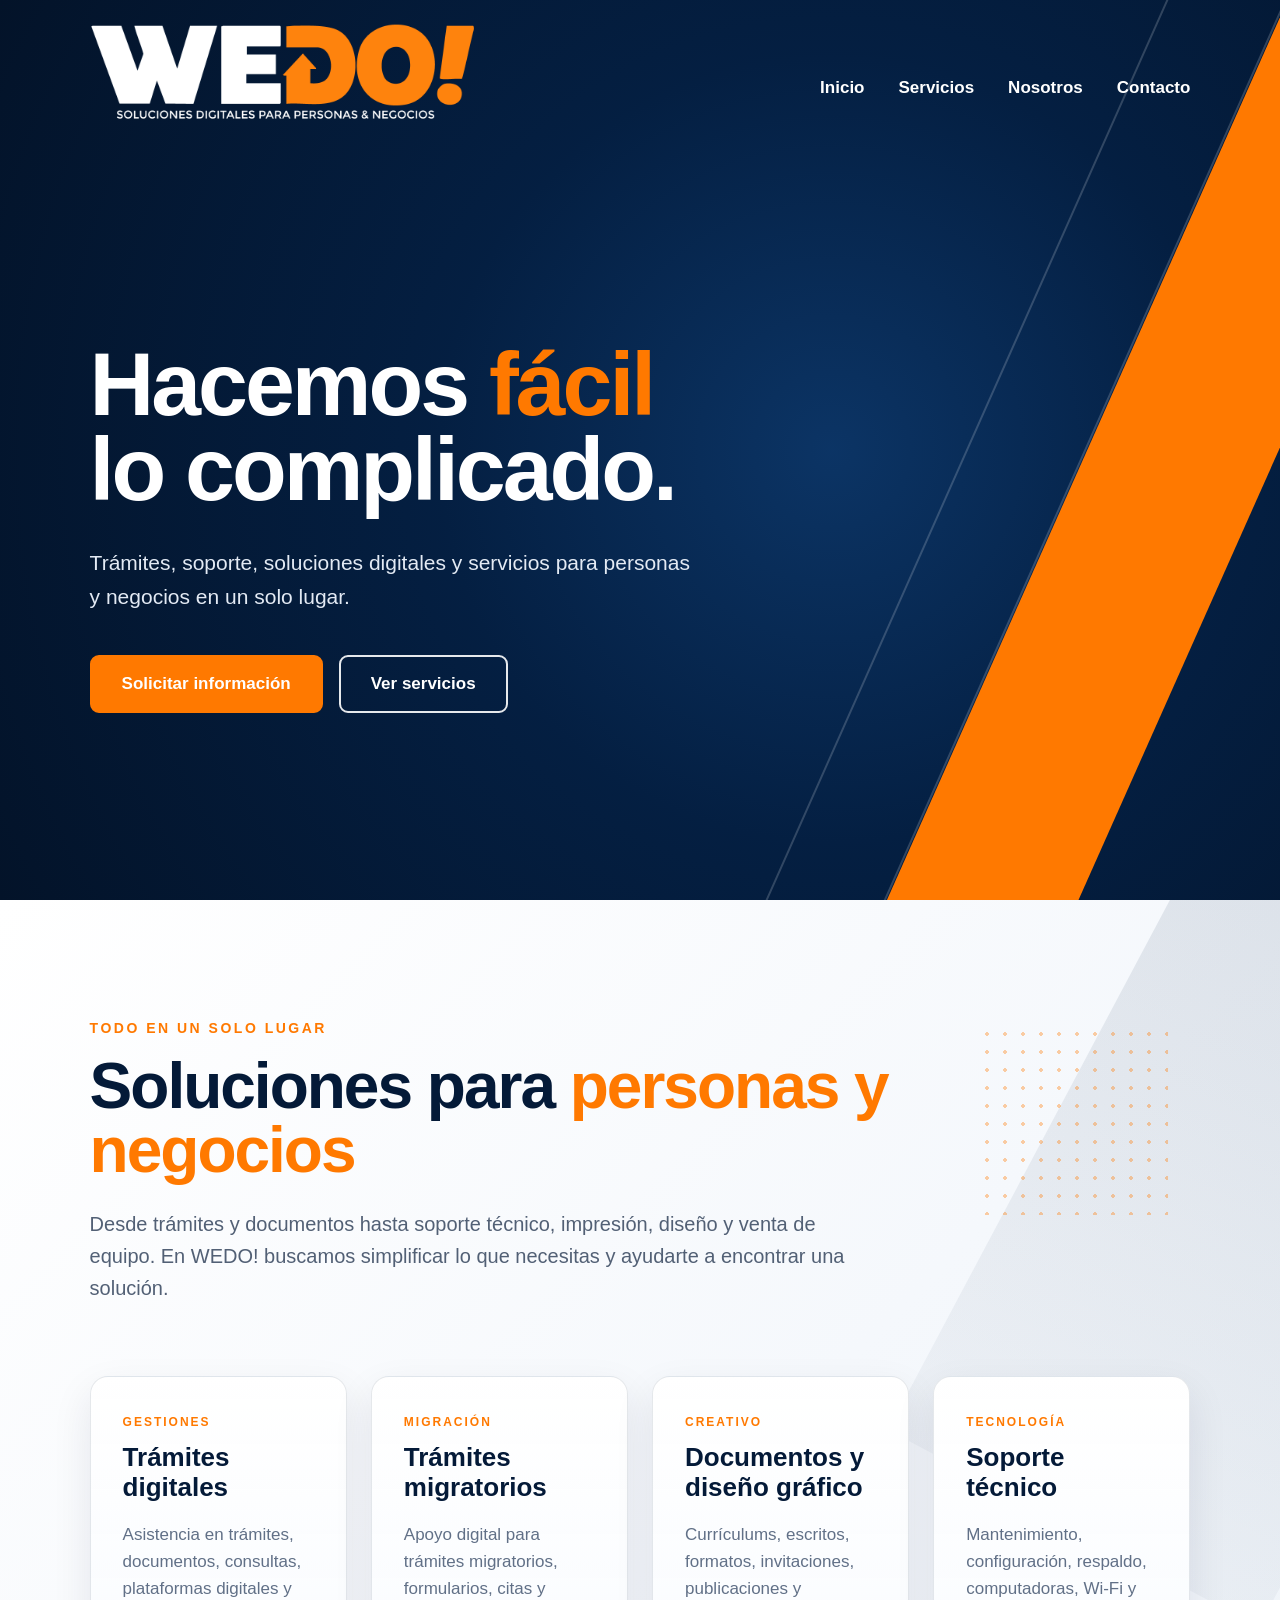
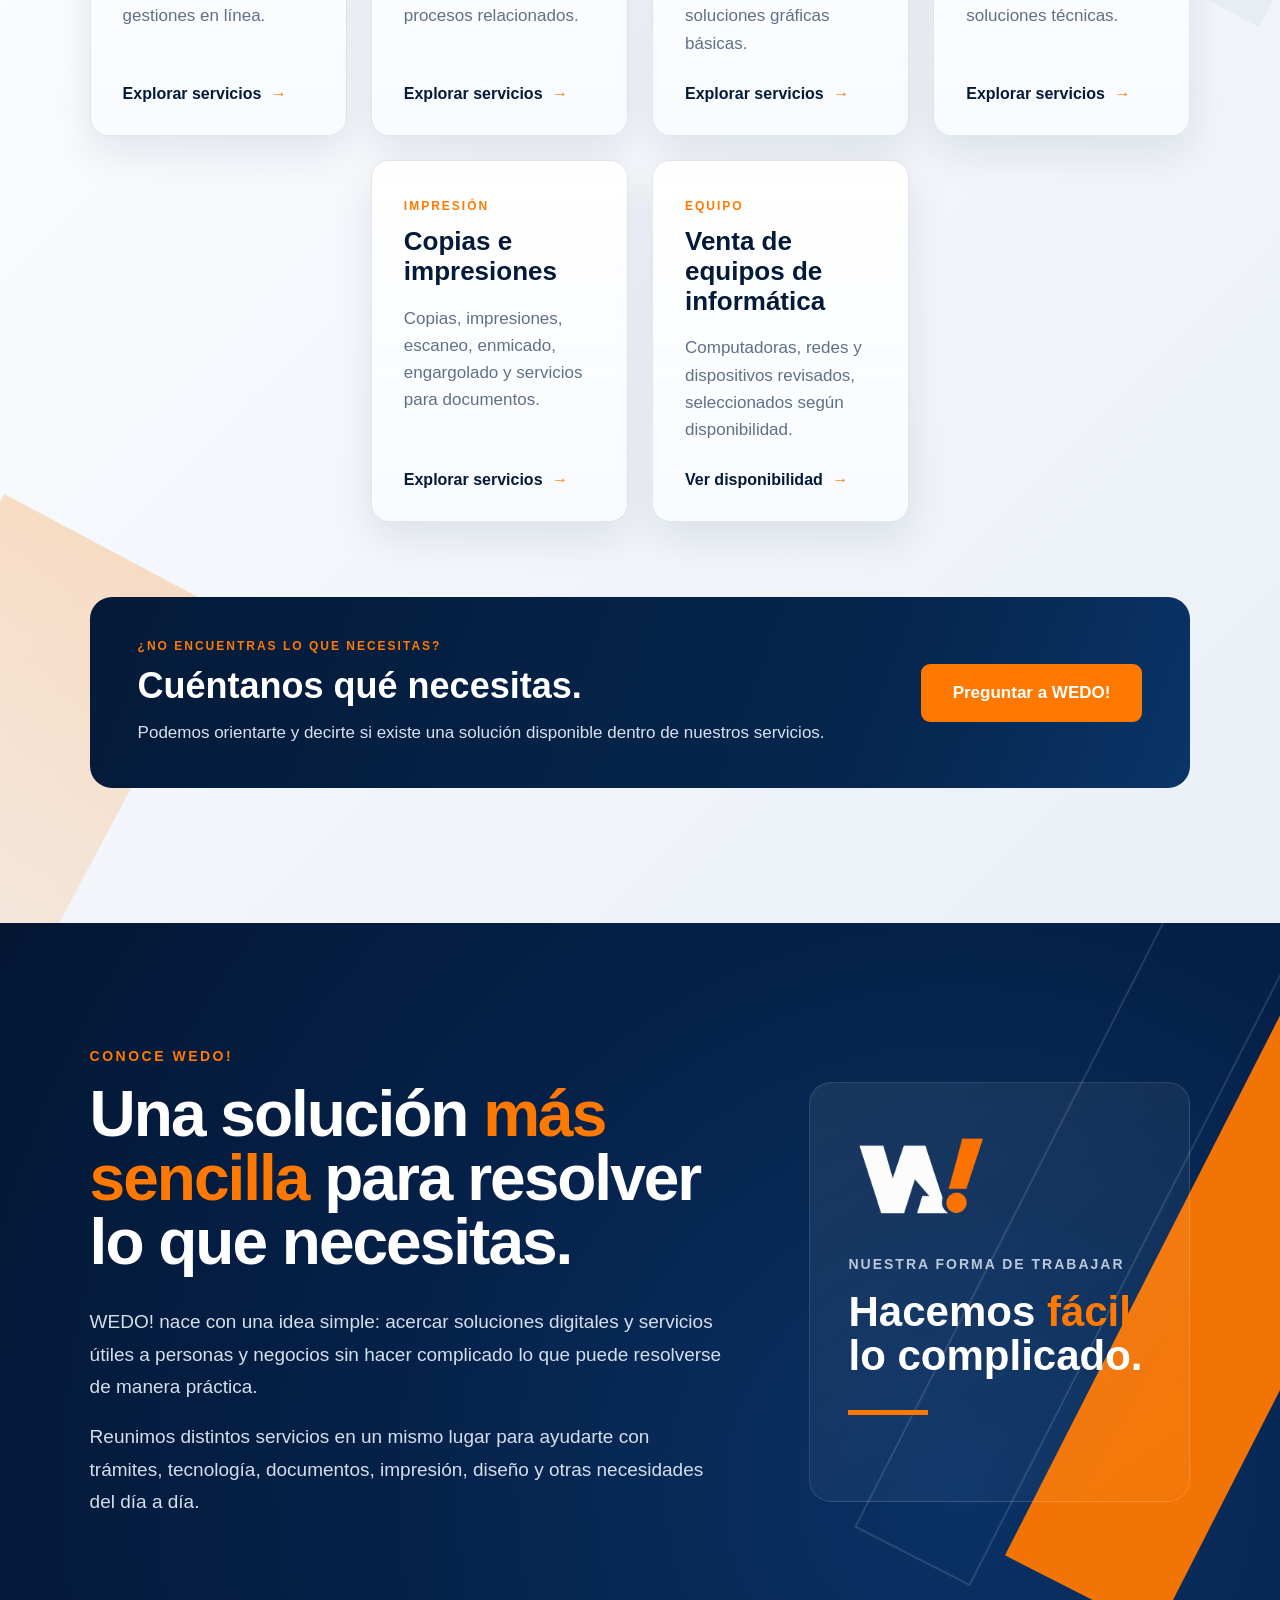
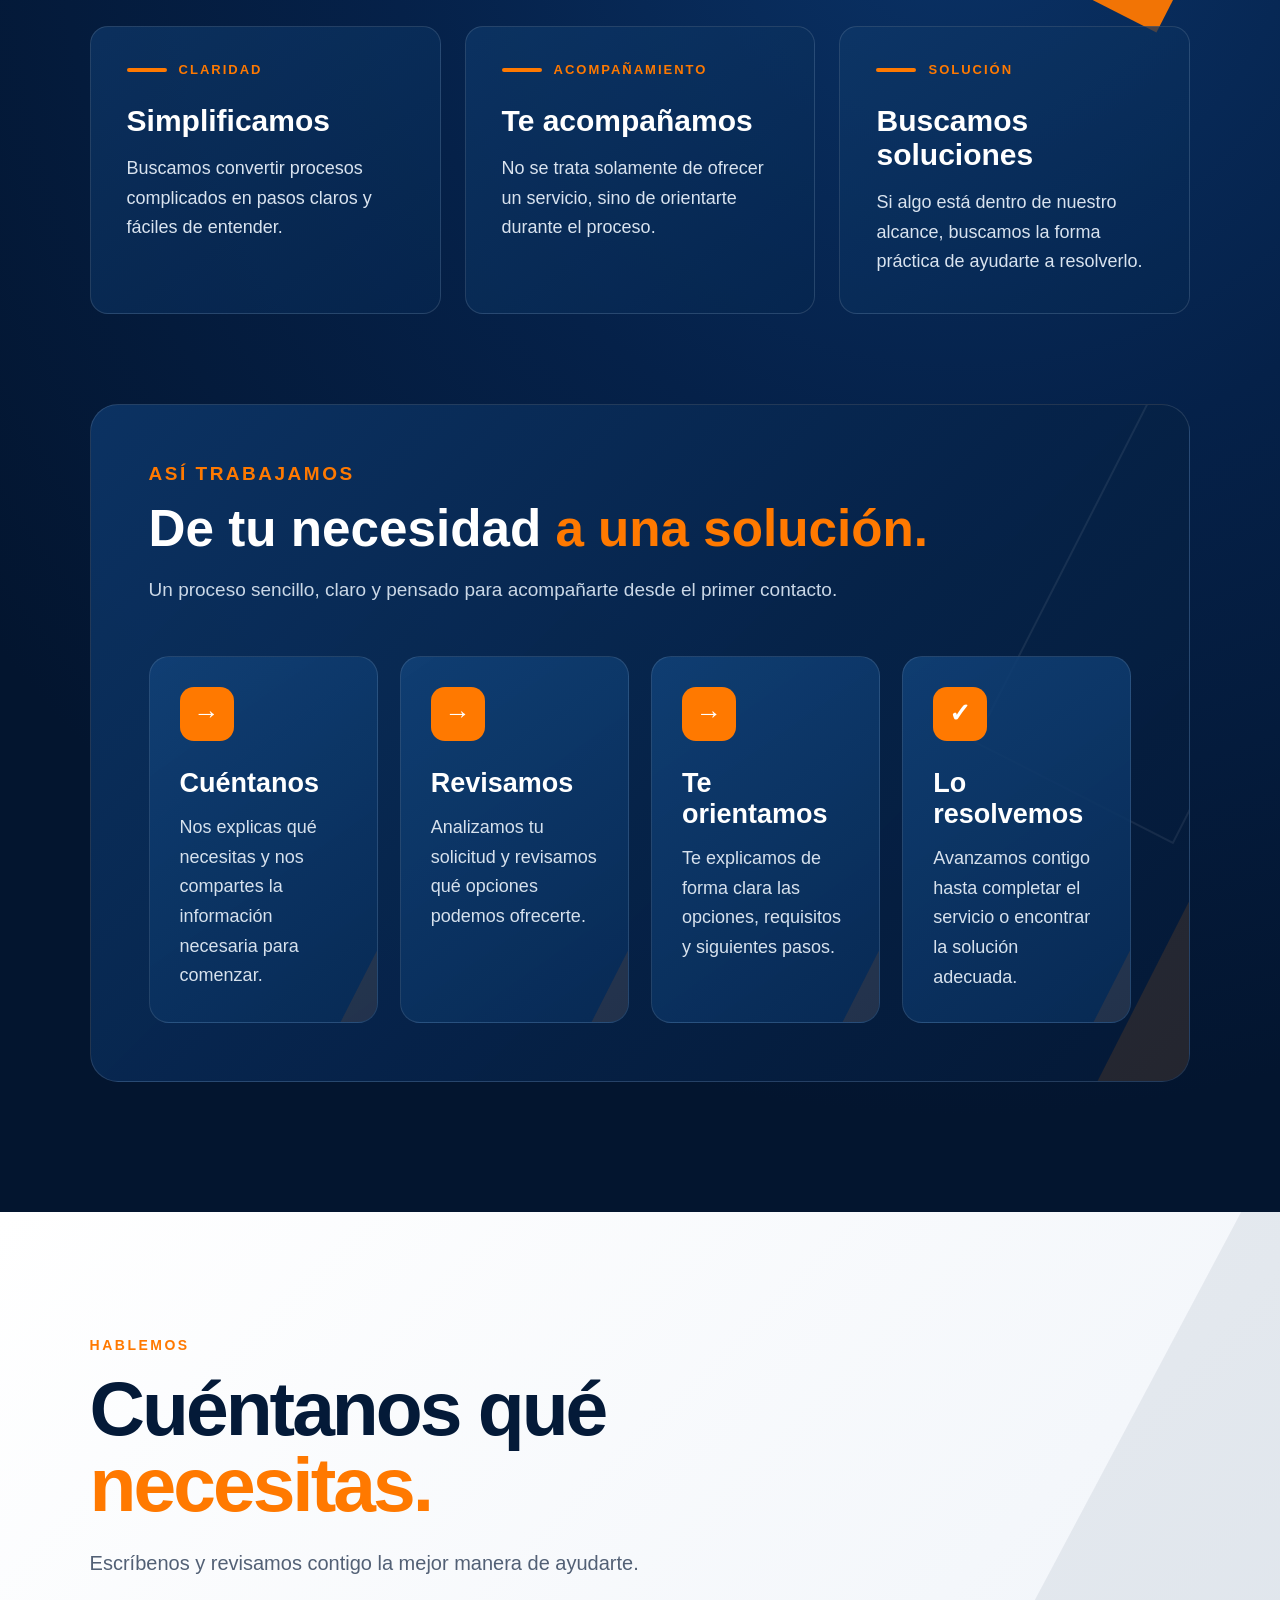
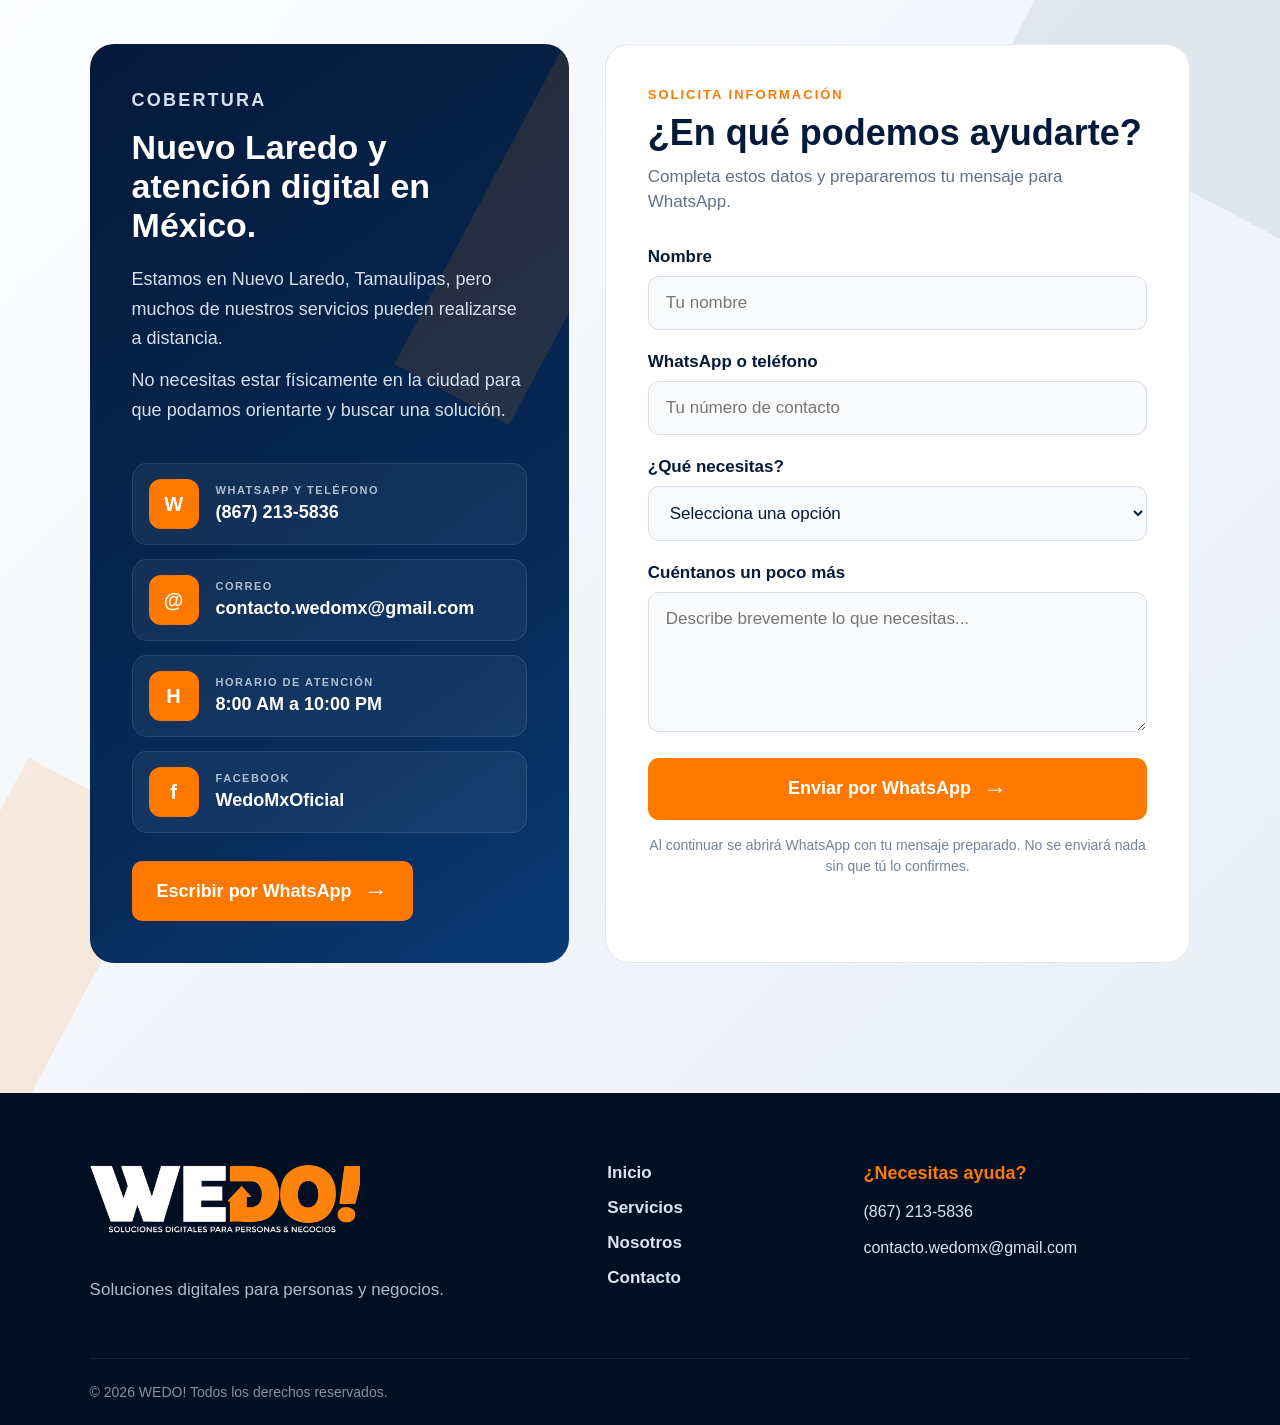
==== commit 76f0e374: "Add files via upload" ====
--- a/index.html
+++ b/index.html
@@ -172,10 +172,6 @@
 
                     <article class="tarjeta-servicio">
 
-                        <div class="numero-servicio">
-                            01
-                        </div>
-
                         <div class="tipo-servicio">
                             GESTIONES
                         </div>
@@ -198,10 +194,6 @@
 
                     <article class="tarjeta-servicio">
 
-                        <div class="numero-servicio">
-                            02
-                        </div>
-
                         <div class="tipo-servicio">
                             MIGRACIÓN
                         </div>
@@ -224,10 +216,6 @@
 
                     <article class="tarjeta-servicio">
 
-                        <div class="numero-servicio">
-                            03
-                        </div>
-
                         <div class="tipo-servicio">
                             CREATIVO
                         </div>
@@ -250,10 +238,6 @@
 
                     <article class="tarjeta-servicio">
 
-                        <div class="numero-servicio">
-                            04
-                        </div>
-
                         <div class="tipo-servicio">
                             TECNOLOGÍA
                         </div>
@@ -276,10 +260,6 @@
 
                     <article class="tarjeta-servicio">
 
-                        <div class="numero-servicio">
-                            05
-                        </div>
-
                         <div class="tipo-servicio">
                             IMPRESIÓN
                         </div>
@@ -301,10 +281,6 @@
                     </article>
 
                     <article class="tarjeta-servicio">
-
-                        <div class="numero-servicio">
-                            06
-                        </div>
 
                         <div class="tipo-servicio">
                             EQUIPO
@@ -430,12 +406,22 @@
 
                 </div>
 
+                <!-- =========================================
+                     PILARES
+                ========================================== -->
+
                 <div class="pilares-wedo">
 
                     <article class="pilar">
 
-                        <div class="pilar-numero">
-                            01
+                        <div class="pilar-encabezado">
+
+                            <span class="pilar-linea"></span>
+
+                            <span class="pilar-etiqueta">
+                                CLARIDAD
+                            </span>
+
                         </div>
 
                         <h3>
@@ -451,8 +437,14 @@
 
                     <article class="pilar">
 
-                        <div class="pilar-numero">
-                            02
+                        <div class="pilar-encabezado">
+
+                            <span class="pilar-linea"></span>
+
+                            <span class="pilar-etiqueta">
+                                ACOMPAÑAMIENTO
+                            </span>
+
                         </div>
 
                         <h3>
@@ -468,8 +460,14 @@
 
                     <article class="pilar">
 
-                        <div class="pilar-numero">
-                            03
+                        <div class="pilar-encabezado">
+
+                            <span class="pilar-linea"></span>
+
+                            <span class="pilar-etiqueta">
+                                SOLUCIÓN
+                            </span>
+
                         </div>
 
                         <h3>
@@ -484,6 +482,10 @@
                     </article>
 
                 </div>
+
+                <!-- =========================================
+                     PROCESO
+                ========================================== -->
 
                 <div class="proceso-wedo">
 
--- a/style.css
+++ b/style.css
@@ -10,11 +10,8 @@
 
 body {
     font-family: Arial, Helvetica, sans-serif;
-
     background: #041a38;
-
     color: white;
-
     min-height: 100vh;
 }
 
@@ -29,9 +26,7 @@
     padding: 18px 7%;
 
     display: flex;
-
     align-items: center;
-
     justify-content: space-between;
 
     position: absolute;
@@ -51,7 +46,6 @@
     height: 130px;
 
     display: flex;
-
     align-items: center;
 }
 
@@ -60,7 +54,6 @@
     height: 130px;
 
     position: relative;
-
     overflow: hidden;
 }
 
@@ -73,7 +66,6 @@
     position: absolute;
 
     left: -12px;
-
     top: -168px;
 }
 
@@ -83,9 +75,7 @@
 
 .menu {
     display: flex;
-
     align-items: center;
-
     gap: 34px;
 
     position: relative;
@@ -117,7 +107,6 @@
     display: none;
 
     width: 52px;
-
     height: 52px;
 
     padding: 0;
@@ -127,23 +116,12 @@
     border:
         1px
         solid
-        rgba(
-            255,
-            255,
-            255,
-            0.20
-        );
+        rgba(255, 255, 255, 0.20);
 
     background:
-        rgba(
-            255,
-            255,
-            255,
-            0.06
-        );
+        rgba(255, 255, 255, 0.06);
 
     align-items: center;
-
     justify-content: center;
 
     flex-direction: column;
@@ -159,7 +137,6 @@
     display: block;
 
     width: 24px;
-
     height: 3px;
 
     border-radius: 5px;
@@ -193,7 +170,6 @@
     min-height: 100vh;
 
     display: flex;
-
     align-items: center;
 
     position: relative;
@@ -304,7 +280,6 @@
     display: inline-flex;
 
     align-items: center;
-
     justify-content: center;
 
     color: white;
@@ -316,12 +291,7 @@
     border:
         2px
         solid
-        rgba(
-            255,
-            255,
-            255,
-            0.9
-        );
+        rgba(255, 255, 255, 0.9);
 }
 
 .boton-secundario:hover {
@@ -340,11 +310,9 @@
     position: absolute;
 
     top: 0;
-
     right: -90px;
 
     width: 45%;
-
     height: 100%;
 
     pointer-events: none;
@@ -358,11 +326,9 @@
 
 .forma-1 {
     width: 175px;
-
     height: 125%;
 
     right: 105px;
-
     top: -100px;
 
     background: #ff7900;
@@ -370,41 +336,27 @@
 
 .forma-2 {
     width: 110px;
-
     height: 125%;
 
     right: 290px;
-
     top: -110px;
 
     border:
         2px
         solid
-        rgba(
-            255,
-            255,
-            255,
-            0.18
-        );
+        rgba(255, 255, 255, 0.18);
 }
 
 .linea-diagonal {
     position: absolute;
 
     width: 2px;
-
     height: 130%;
 
     background:
-        rgba(
-            255,
-            255,
-            255,
-            0.18
-        );
+        rgba(255, 255, 255, 0.18);
 
     right: 245px;
-
     top: -100px;
 
     transform: rotate(24deg);
@@ -441,11 +393,9 @@
     position: absolute;
 
     width: 420px;
-
     height: 1050px;
 
     right: -250px;
-
     top: -360px;
 
     background:
@@ -464,11 +414,9 @@
     position: absolute;
 
     width: 250px;
-
     height: 680px;
 
     left: -170px;
-
     bottom: -270px;
 
     background:
@@ -499,11 +447,9 @@
     position: absolute;
 
     width: 190px;
-
     height: 190px;
 
     right: 2%;
-
     top: 5px;
 
     background-image:
@@ -572,7 +518,7 @@
 }
 
 /* =========================================
-   TARJETAS DE SERVICIOS
+   TARJETAS SERVICIOS
 ========================================= */
 
 .rejilla-servicios {
@@ -595,9 +541,12 @@
             25% - 18px
         );
 
-    min-height: 390px;
-
-    padding: 32px;
+    min-height: 345px;
+
+    padding:
+        38px
+        32px
+        32px;
 
     background:
         linear-gradient(
@@ -611,12 +560,7 @@
     border:
         1px
         solid
-        rgba(
-            7,
-            29,
-            63,
-            0.10
-        );
+        rgba(7,29,63,0.10);
 
     display: flex;
 
@@ -630,12 +574,7 @@
         0
         16px
         40px
-        rgba(
-            4,
-            26,
-            56,
-            0.09
-        );
+        rgba(4,26,56,0.09);
 
     transition: 0.25s;
 }
@@ -645,53 +584,19 @@
         translateY(-9px);
 
     border-color:
-        rgba(
-            255,
-            121,
-            0,
-            0.30
-        );
-}
-
-.numero-servicio {
-    width: 56px;
-
-    height: 56px;
-
-    display: flex;
-
-    align-items: center;
-
-    justify-content: center;
-
-    background:
-        linear-gradient(
-            145deg,
-            #041a38,
-            #0b2d5e
-        );
-
-    color: #ff7900;
-
-    border-radius: 14px;
-
-    font-size: 17px;
-
-    font-weight: 800;
-
-    margin-bottom: 26px;
+        rgba(255,121,0,0.30);
 }
 
 .tipo-servicio {
     color: #ff7900;
 
-    font-size: 11px;
+    font-size: 12px;
 
     font-weight: 900;
 
-    letter-spacing: 1.8px;
-
-    margin-bottom: 12px;
+    letter-spacing: 2px;
+
+    margin-bottom: 14px;
 }
 
 .tarjeta-servicio h3 {
@@ -760,7 +665,6 @@
     display: flex;
 
     align-items: center;
-
     justify-content: space-between;
 
     gap: 40px;
@@ -860,11 +764,9 @@
 
 .decoracion-nosotros-1 {
     width: 170px;
-
     height: 900px;
 
     right: -90px;
-
     top: -180px;
 
     background: #ff7900;
@@ -876,22 +778,15 @@
 
 .decoracion-nosotros-2 {
     width: 130px;
-
     height: 850px;
 
     right: 110px;
-
     top: -170px;
 
     border:
         2px
         solid
-        rgba(
-            255,
-            255,
-            255,
-            0.12
-        );
+        rgba(255,255,255,0.12);
 
     transform: rotate(27deg);
 }
@@ -972,12 +867,7 @@
     border:
         1px
         solid
-        rgba(
-            255,
-            255,
-            255,
-            0.12
-        );
+        rgba(255,255,255,0.12);
 
     position: relative;
 
@@ -990,11 +880,9 @@
     position: absolute;
 
     width: 110px;
-
     height: 380px;
 
     right: -55px;
-
     bottom: -100px;
 
     background: #ff7900;
@@ -1006,7 +894,6 @@
 
 .isotipo-filosofia {
     width: 155px;
-
     height: 105px;
 
     display: flex;
@@ -1060,7 +947,6 @@
 
 .linea-filosofia {
     width: 80px;
-
     height: 5px;
 
     margin-top: 32px;
@@ -1103,12 +989,7 @@
     border:
         1px
         solid
-        rgba(
-            255,
-            255,
-            255,
-            0.12
-        );
+        rgba(255,255,255,0.12);
 
     transition: 0.25s;
 }
@@ -1118,12 +999,7 @@
         translateY(-7px);
 
     border-color:
-        rgba(
-            255,
-            121,
-            0,
-            0.55
-        );
+        rgba(255,121,0,0.55);
 
     background:
         linear-gradient(
@@ -1133,16 +1009,39 @@
         );
 }
 
-.pilar-numero {
+.pilar-encabezado {
+    display: flex;
+
+    align-items: center;
+
+    gap: 12px;
+
+    margin-bottom: 28px;
+}
+
+.pilar-linea {
+    width: 40px;
+    height: 4px;
+
+    border-radius: 999px;
+
+    background: #ff7900;
+
+    flex-shrink: 0;
+}
+
+.pilar-etiqueta {
     color: #ff7900;
 
-    font-size: 15px;
+    font-size: 13px;
 
     font-weight: 900;
 
     letter-spacing: 2px;
 
-    margin-bottom: 30px;
+    text-transform: uppercase;
+
+    line-height: 1;
 }
 
 .pilar h3 {
@@ -1179,12 +1078,7 @@
     border:
         1px
         solid
-        rgba(
-            255,
-            255,
-            255,
-            0.12
-        );
+        rgba(255,255,255,0.12);
 
     position: relative;
 
@@ -1197,22 +1091,15 @@
     position: absolute;
 
     width: 220px;
-
     height: 650px;
 
     right: -145px;
-
     top: -230px;
 
     border:
         2px
         solid
-        rgba(
-            255,
-            255,
-            255,
-            0.07
-        );
+        rgba(255,255,255,0.07);
 
     transform: rotate(27deg);
 }
@@ -1223,20 +1110,13 @@
     position: absolute;
 
     width: 100px;
-
     height: 400px;
 
     right: -30px;
-
     bottom: -170px;
 
     background:
-        rgba(
-            255,
-            121,
-            0,
-            0.13
-        );
+        rgba(255,121,0,0.13);
 
     transform: rotate(27deg);
 }
@@ -1325,12 +1205,7 @@
     border:
         1px
         solid
-        rgba(
-            255,
-            255,
-            255,
-            0.11
-        );
+        rgba(255,255,255,0.11);
 
     position: relative;
 
@@ -1345,20 +1220,13 @@
     position: absolute;
 
     width: 60px;
-
     height: 180px;
 
     right: -40px;
-
     bottom: -65px;
 
     background:
-        rgba(
-            255,
-            121,
-            0,
-            0.11
-        );
+        rgba(255,121,0,0.11);
 
     transform: rotate(27deg);
 }
@@ -1368,17 +1236,11 @@
         translateY(-7px);
 
     border-color:
-        rgba(
-            255,
-            121,
-            0,
-            0.50
-        );
+        rgba(255,121,0,0.50);
 }
 
 .icono-paso {
     width: 54px;
-
     height: 54px;
 
     border-radius: 14px;
@@ -1386,7 +1248,6 @@
     display: flex;
 
     align-items: center;
-
     justify-content: center;
 
     background: #ff7900;
@@ -1475,40 +1336,26 @@
 
 .decoracion-contacto-1 {
     width: 330px;
-
     height: 850px;
 
     right: -220px;
-
     top: -250px;
 
     background:
-        rgba(
-            4,
-            34,
-            73,
-            0.07
-        );
+        rgba(4,34,73,0.07);
 
     transform: rotate(28deg);
 }
 
 .decoracion-contacto-2 {
     width: 160px;
-
     height: 550px;
 
     left: -110px;
-
     bottom: -220px;
 
     background:
-        rgba(
-            255,
-            121,
-            0,
-            0.12
-        );
+        rgba(255,121,0,0.12);
 
     transform: rotate(28deg);
 }
@@ -1586,20 +1433,13 @@
     position: absolute;
 
     width: 130px;
-
     height: 500px;
 
     right: -65px;
-
     top: -120px;
 
     background:
-        rgba(
-            255,
-            121,
-            0,
-            0.13
-        );
+        rgba(255,121,0,0.13);
 
     transform: rotate(28deg);
 }
@@ -1672,22 +1512,12 @@
     border-radius: 15px;
 
     background:
-        rgba(
-            255,
-            255,
-            255,
-            0.055
-        );
+        rgba(255,255,255,0.055);
 
     border:
         1px
         solid
-        rgba(
-            255,
-            255,
-            255,
-            0.10
-        );
+        rgba(255,255,255,0.10);
 
     color: white;
 
@@ -1698,20 +1528,10 @@
 
 a.dato-contacto:hover {
     background:
-        rgba(
-            255,
-            255,
-            255,
-            0.09
-        );
+        rgba(255,255,255,0.09);
 
     border-color:
-        rgba(
-            255,
-            121,
-            0,
-            0.45
-        );
+        rgba(255,121,0,0.45);
 
     transform:
         translateX(4px);
@@ -1727,7 +1547,6 @@
     display: flex;
 
     align-items: center;
-
     justify-content: center;
 
     border-radius: 12px;
@@ -1779,7 +1598,6 @@
     display: inline-flex;
 
     align-items: center;
-
     justify-content: center;
 
     gap: 12px;
@@ -1828,12 +1646,7 @@
     border:
         1px
         solid
-        rgba(
-            4,
-            26,
-            56,
-            0.10
-        );
+        rgba(4,26,56,0.10);
 }
 
 .formulario-titulo {
@@ -1934,12 +1747,7 @@
         0
         0
         3px
-        rgba(
-            255,
-            121,
-            0,
-            0.10
-        );
+        rgba(255,121,0,0.10);
 }
 
 .boton-formulario {
@@ -1950,7 +1758,6 @@
     display: flex;
 
     align-items: center;
-
     justify-content: center;
 
     gap: 12px;
@@ -2128,12 +1935,7 @@
     border-top:
         1px
         solid
-        rgba(
-            255,
-            255,
-            255,
-            0.09
-        );
+        rgba(255,255,255,0.09);
 }
 
 .footer-inferior p {
@@ -2279,33 +2081,18 @@
         border-radius: 16px;
 
         background:
-            rgba(
-                3,
-                21,
-                47,
-                0.98
-            );
+            rgba(3,21,47,0.98);
 
         border:
             1px
             solid
-            rgba(
-                255,
-                255,
-                255,
-                0.10
-            );
+            rgba(255,255,255,0.10);
 
         box-shadow:
             0
             18px
             45px
-            rgba(
-                0,
-                0,
-                0,
-                0.28
-            );
+            rgba(0,0,0,0.28);
 
         transform:
             translateY(-15px);
@@ -2350,12 +2137,7 @@
 
     .menu a:hover {
         background:
-            rgba(
-                255,
-                255,
-                255,
-                0.06
-            );
+            rgba(255,255,255,0.06);
     }
 
     /* HERO */
@@ -2481,17 +2263,17 @@
     .tarjeta-servicio {
         width: 100%;
 
-        min-height: 315px;
-
-        padding: 28px;
-    }
-
-    .numero-servicio {
-        width: 52px;
-
-        height: 52px;
-
-        margin-bottom: 22px;
+        min-height: 285px;
+
+        padding:
+            30px
+            28px;
+    }
+
+    .tipo-servicio {
+        margin-bottom: 12px;
+
+        font-size: 12px;
     }
 
     .tarjeta-servicio h3 {
@@ -2599,6 +2381,24 @@
         padding: 28px;
     }
 
+    .pilar-encabezado {
+        gap: 10px;
+
+        margin-bottom: 22px;
+    }
+
+    .pilar-linea {
+        width: 34px;
+
+        height: 4px;
+    }
+
+    .pilar-etiqueta {
+        font-size: 12px;
+
+        letter-spacing: 1.8px;
+    }
+
     .pilar h3 {
         font-size: 27px;
     }
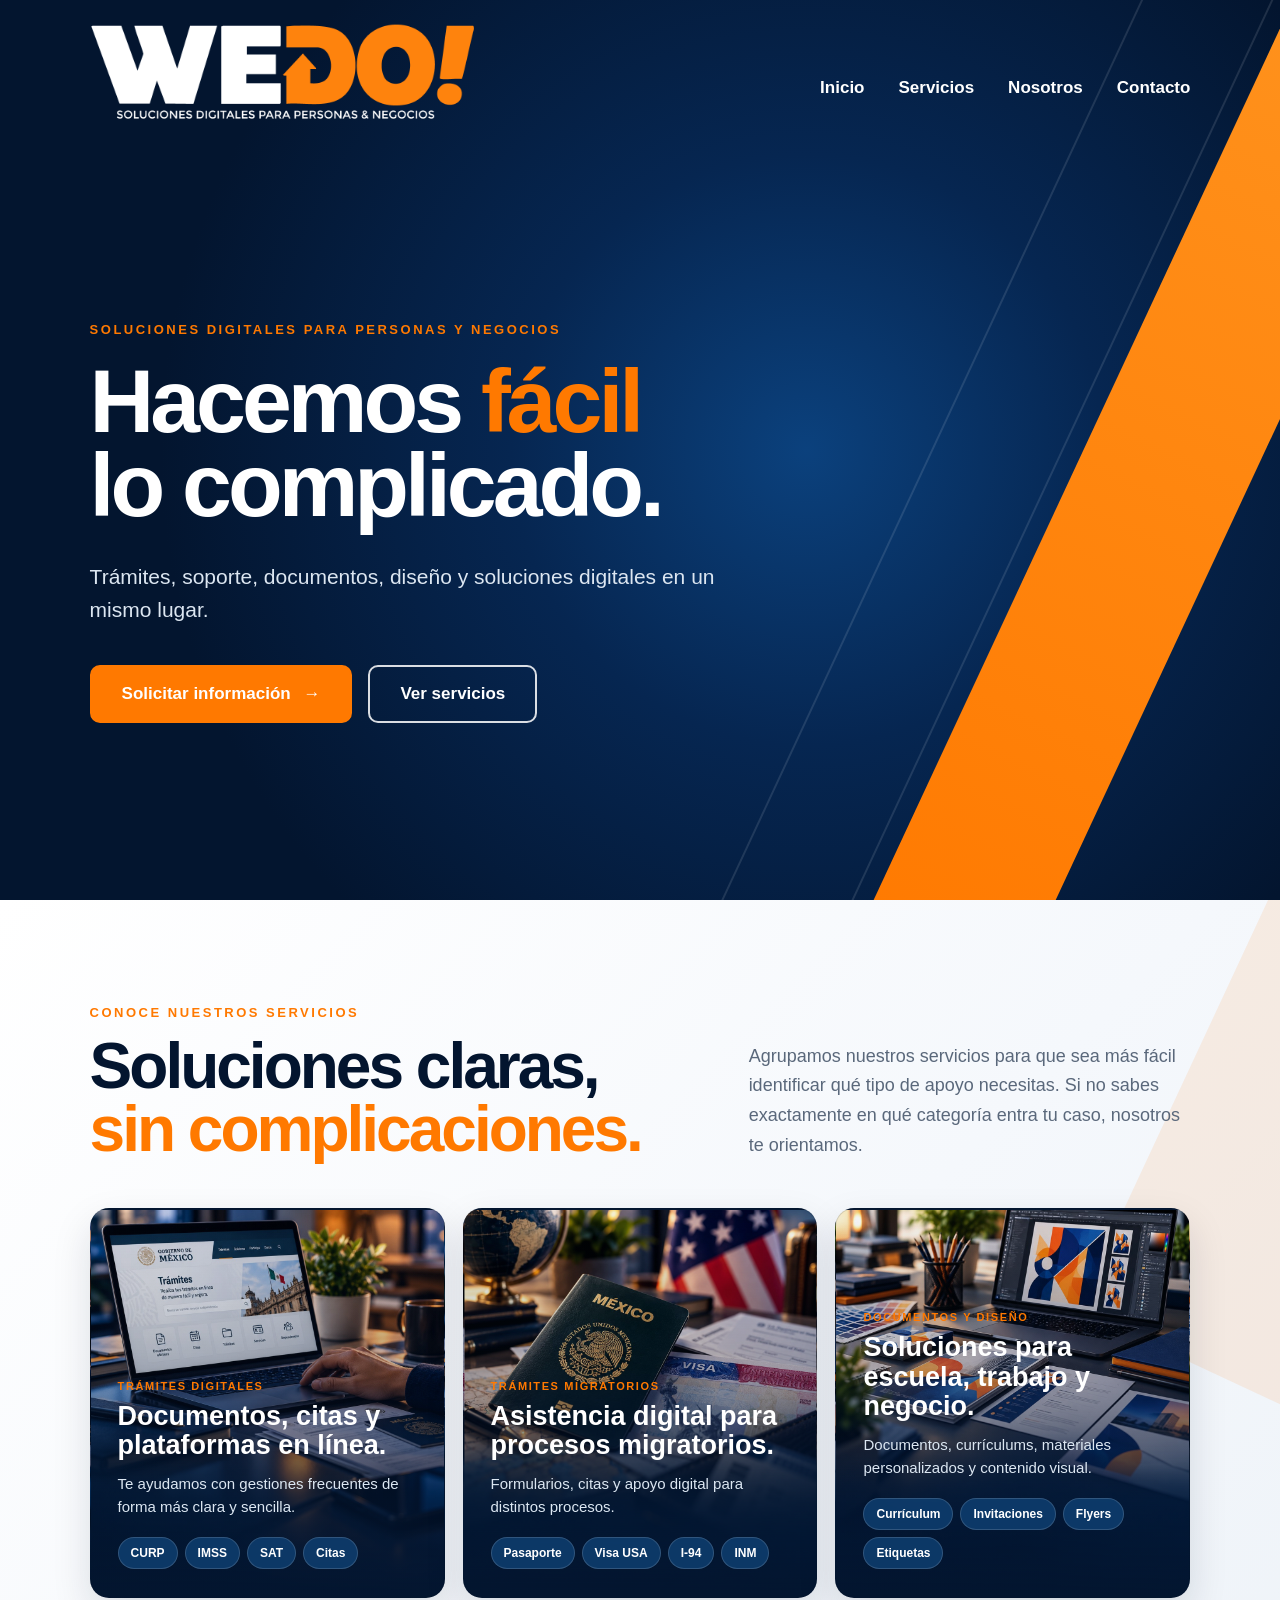
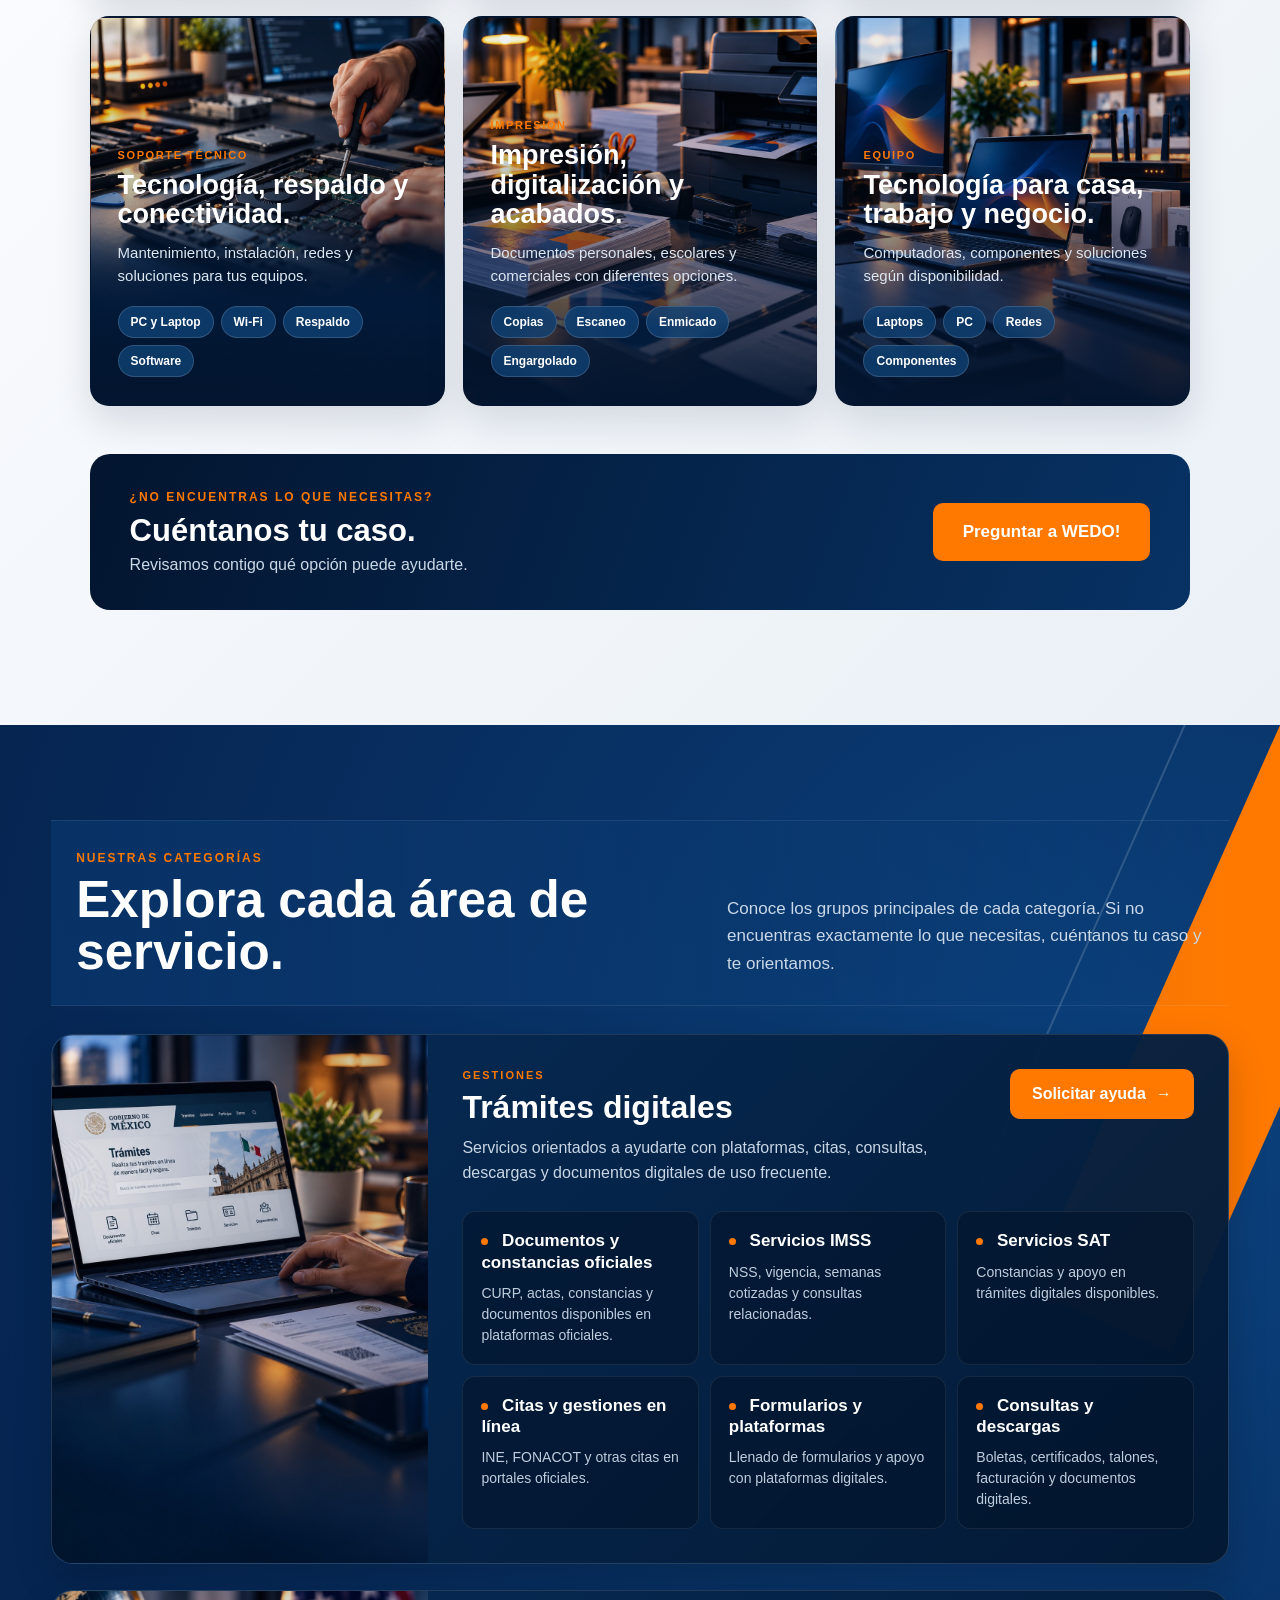
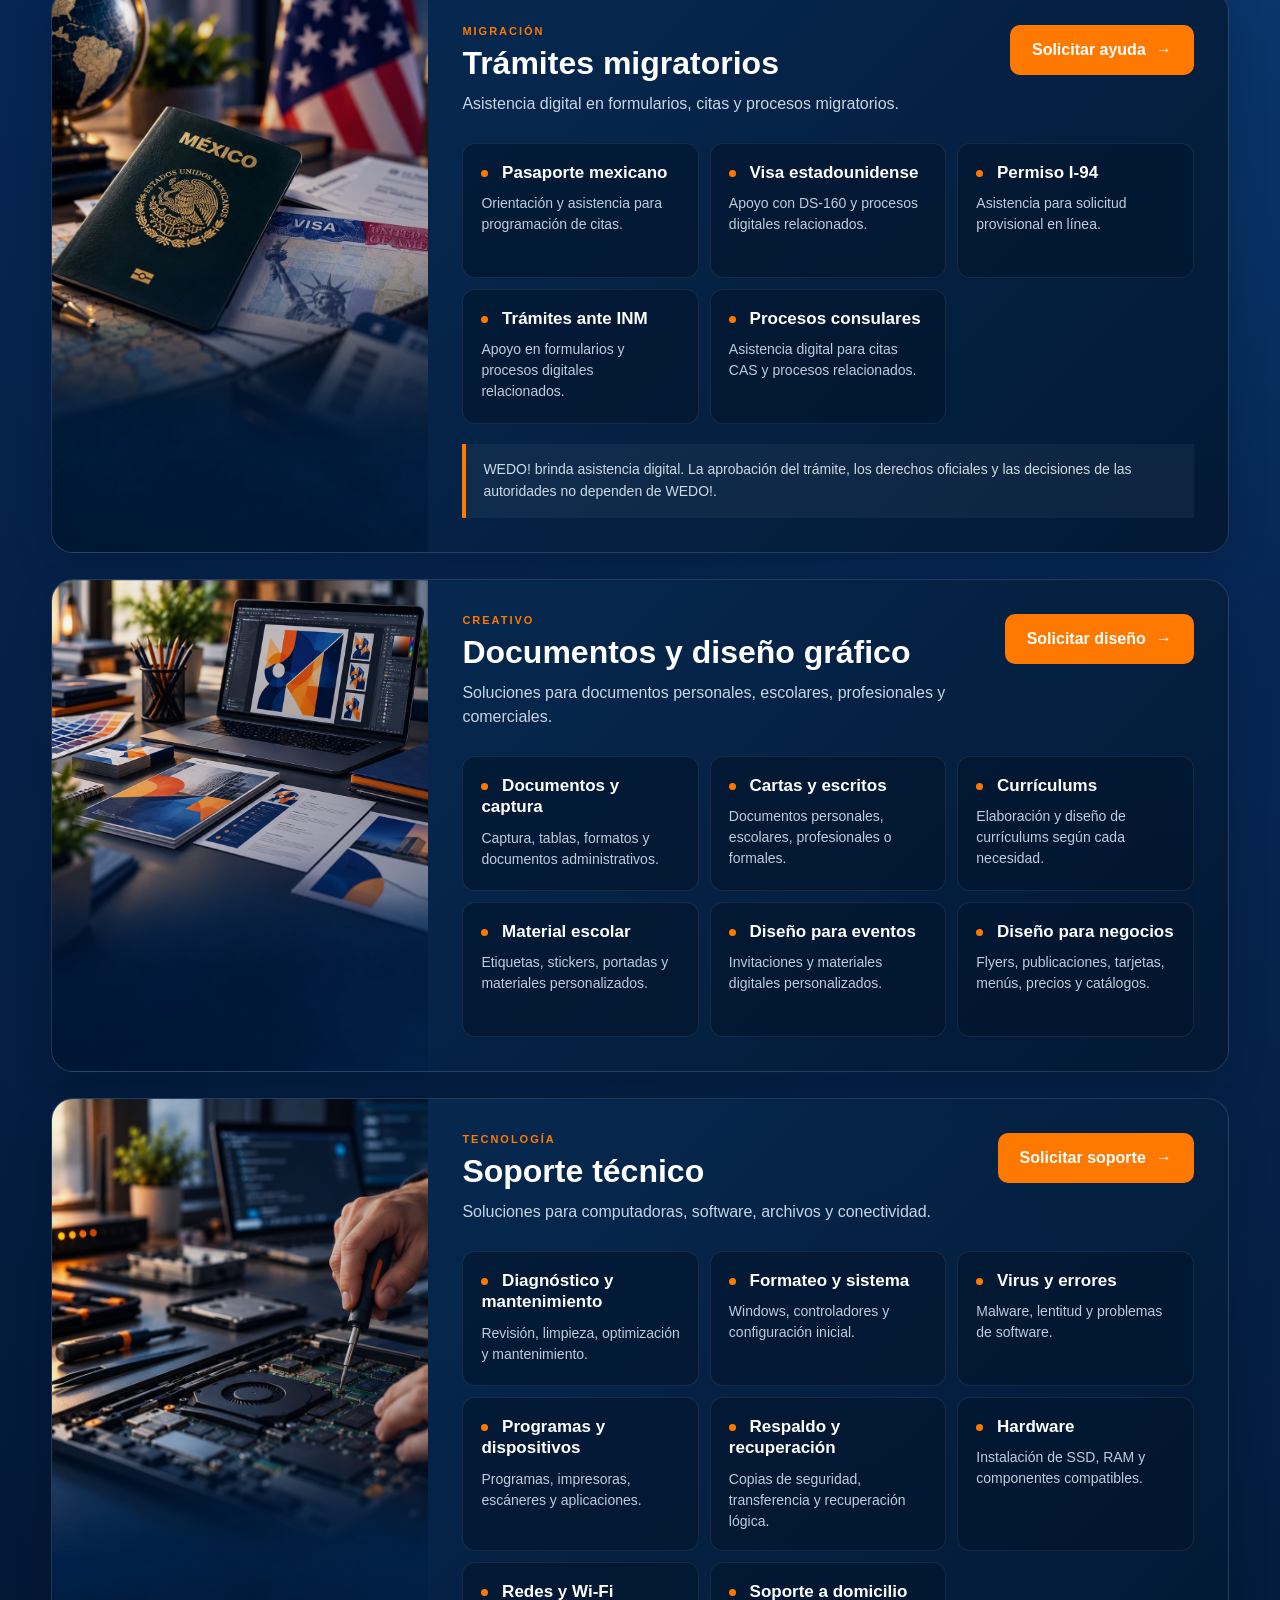
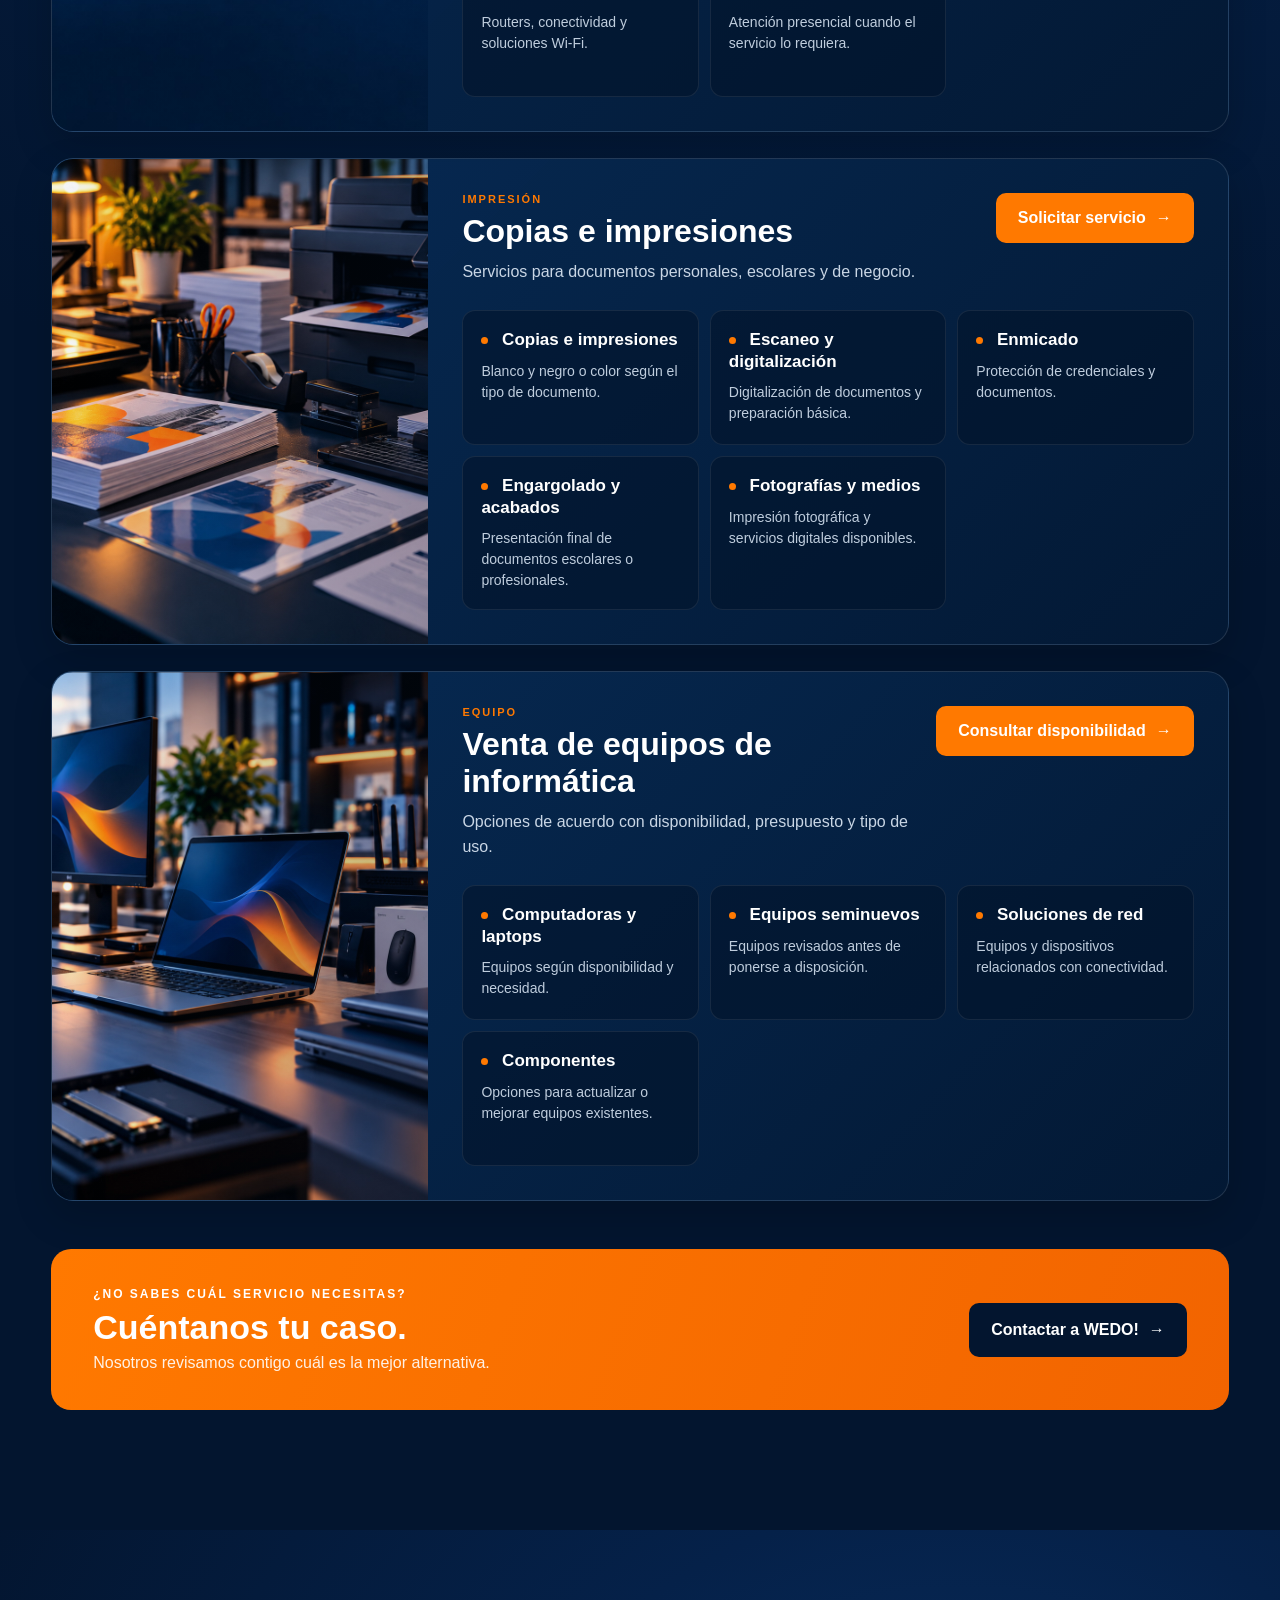
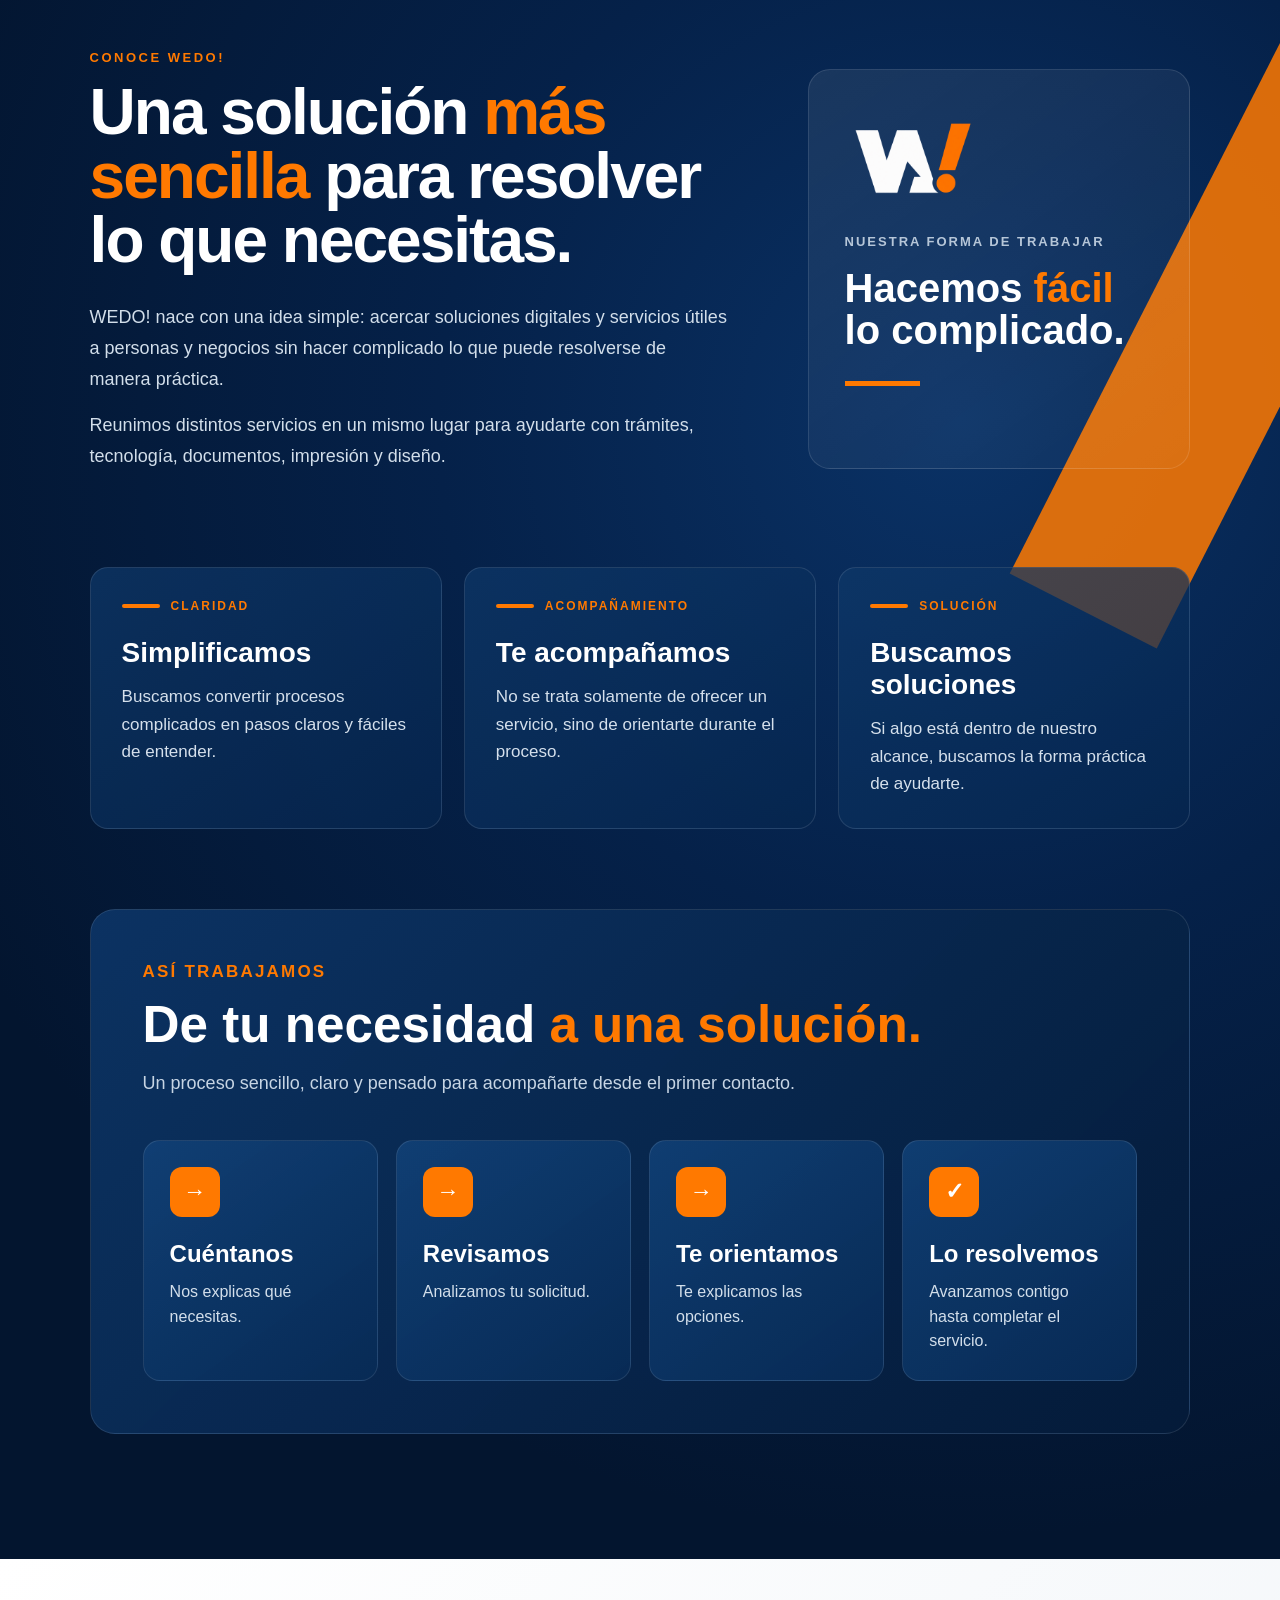
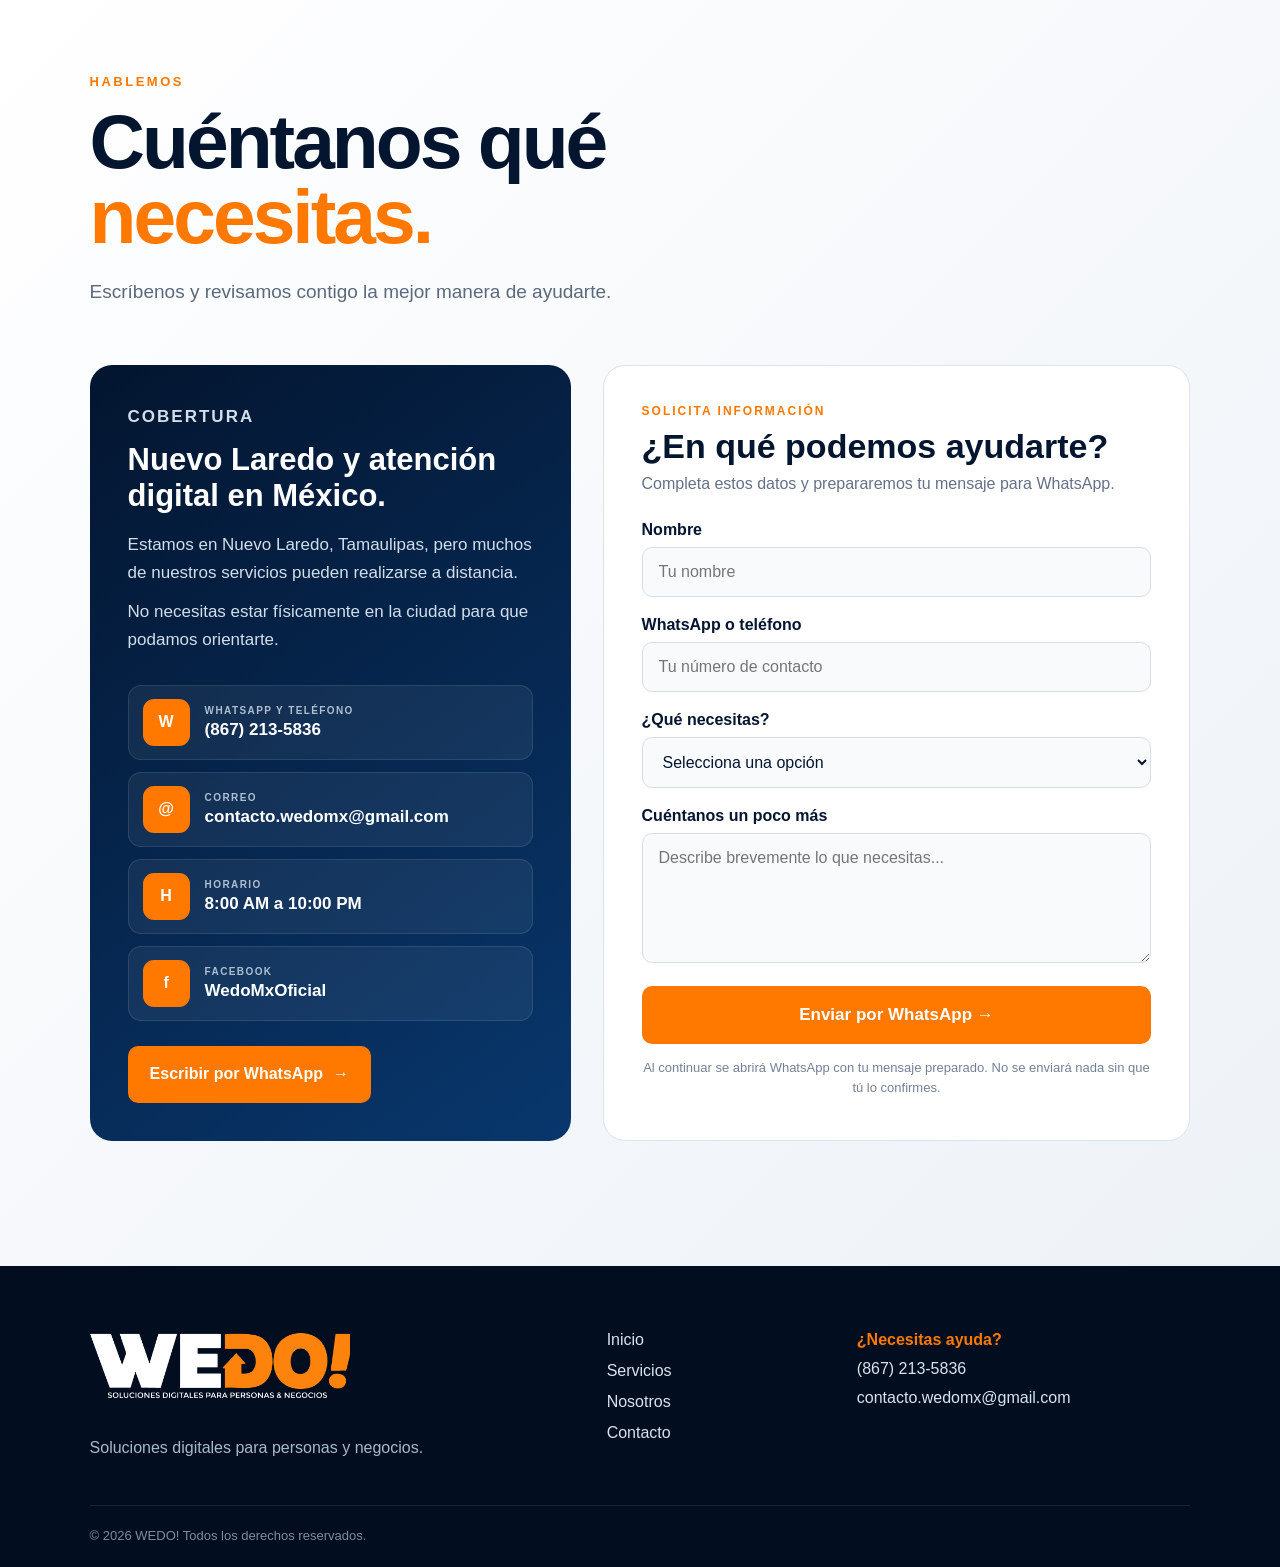
==== commit 4357d7c7: "Add files via upload" ====
--- a/index.html
+++ b/index.html
@@ -2,6 +2,7 @@
 <html lang="es">
 
 <head>
+
     <meta charset="UTF-8">
 
     <meta
@@ -9,17 +10,165 @@
         content="width=device-width, initial-scale=1.0"
     >
 
-    <title>WEDO! | Soluciones digitales</title>
+    <!-- =========================================
+         SEO PRINCIPAL
+    ========================================== -->
+
+    <title>WEDO! | Trámites, soporte y soluciones digitales</title>
 
     <meta
         name="description"
-        content="WEDO! Soluciones digitales para personas y negocios. Trámites, soporte técnico, diseño, impresión y soluciones digitales."
-    >
+        content="WEDO! ofrece trámites digitales, asistencia migratoria, diseño, impresión, soporte técnico y soluciones de informática para personas y negocios."
+    >
+
+    <meta
+        name="robots"
+        content="index, follow"
+    >
+
+    <meta
+        name="author"
+        content="WEDO!"
+    >
+
+    <meta
+        name="theme-color"
+        content="#03152f"
+    >
+
+    <link
+        rel="canonical"
+        href="https://wedomx.github.io/wedo-web/"
+    >
+
+    <!-- =========================================
+         FAVICON
+    ========================================== -->
+
+    <link
+        rel="icon"
+        type="image/png"
+        href="logo-wedo-w.png"
+    >
+
+    <link
+        rel="apple-touch-icon"
+        href="logo-wedo-w.png"
+    >
+
+    <!-- =========================================
+         FACEBOOK / WHATSAPP / OPEN GRAPH
+    ========================================== -->
+
+    <meta
+        property="og:type"
+        content="website"
+    >
+
+    <meta
+        property="og:locale"
+        content="es_MX"
+    >
+
+    <meta
+        property="og:site_name"
+        content="WEDO!"
+    >
+
+    <meta
+        property="og:title"
+        content="WEDO! | Hacemos fácil lo complicado"
+    >
+
+    <meta
+        property="og:description"
+        content="Trámites, soporte, diseño, impresión y soluciones digitales para personas y negocios."
+    >
+
+    <meta
+        property="og:url"
+        content="https://wedomx.github.io/wedo-web/"
+    >
+
+    <meta
+        property="og:image"
+        content="https://wedomx.github.io/wedo-web/social-wedo.jpg"
+    >
+
+    <meta
+        property="og:image:width"
+        content="1200"
+    >
+
+    <meta
+        property="og:image:height"
+        content="630"
+    >
+
+    <meta
+        property="og:image:alt"
+        content="WEDO! Soluciones digitales para personas y negocios"
+    >
+
+    <!-- =========================================
+         X / TWITTER
+    ========================================== -->
+
+    <meta
+        name="twitter:card"
+        content="summary_large_image"
+    >
+
+    <meta
+        name="twitter:title"
+        content="WEDO! | Hacemos fácil lo complicado"
+    >
+
+    <meta
+        name="twitter:description"
+        content="Trámites, soporte, diseño, impresión y soluciones digitales para personas y negocios."
+    >
+
+    <meta
+        name="twitter:image"
+        content="https://wedomx.github.io/wedo-web/social-wedo.jpg"
+    >
+
+    <!-- =========================================
+         DATOS ESTRUCTURADOS
+    ========================================== -->
+
+    <script type="application/ld+json">
+    {
+        "@context": "https://schema.org",
+        "@type": "Organization",
+        "name": "WEDO!",
+        "url": "https://wedomx.github.io/wedo-web/",
+        "logo": "https://wedomx.github.io/wedo-web/logo-wedo.png",
+        "description": "Soluciones digitales para personas y negocios.",
+        "email": "contacto.wedomx@gmail.com",
+        "telephone": "+52 867 213 5836",
+        "areaServed": [
+            "Nuevo Laredo, Tamaulipas",
+            "México"
+        ],
+        "sameAs": [
+            "https://www.facebook.com/WedoMxOficial"
+        ],
+        "contactPoint": {
+            "@type": "ContactPoint",
+            "telephone": "+52 867 213 5836",
+            "contactType": "customer service",
+            "availableLanguage": "Spanish"
+        }
+    }
+    </script>
 
     <link
         rel="stylesheet"
         href="style.css"
     >
+
 </head>
 
 <body>
@@ -85,7 +234,7 @@
     <main>
 
         <!-- =========================================
-             INICIO
+             HERO
         ========================================== -->
 
         <section
@@ -95,16 +244,24 @@
 
             <div class="contenido-hero">
 
+                <p class="hero-etiqueta">
+                    SOLUCIONES DIGITALES PARA PERSONAS Y NEGOCIOS
+                </p>
+
                 <h1>
+
                     Hacemos
                     <span>fácil</span>
                     <br>
                     lo complicado.
+
                 </h1>
 
                 <p class="descripcion">
-                    Trámites, soporte, soluciones digitales y servicios
-                    para personas y negocios en un solo lugar.
+
+                    Trámites, soporte, documentos, diseño y soluciones
+                    digitales en un mismo lugar.
+
                 </p>
 
                 <div class="botones">
@@ -113,7 +270,10 @@
                         class="boton-principal"
                         id="botonContacto"
                     >
+
                         Solicitar información
+                        <span>→</span>
+
                     </button>
 
                     <a
@@ -130,7 +290,9 @@
             <div class="decoracion">
 
                 <div class="linea-diagonal"></div>
+
                 <div class="forma forma-1"></div>
+
                 <div class="forma forma-2"></div>
 
             </div>
@@ -138,7 +300,7 @@
         </section>
 
         <!-- =========================================
-             SERVICIOS
+             SERVICIOS VISUALES
         ========================================== -->
 
         <section
@@ -146,189 +308,1132 @@
             id="servicios"
         >
 
-            <div class="contenedor-seccion">
-
-                <div class="encabezado-seccion">
-
-                    <p class="mini-titulo">
-                        TODO EN UN SOLO LUGAR
+            <div class="contenedor-servicios">
+
+                <div class="servicios-intro">
+
+                    <div>
+
+                        <p class="mini-titulo">
+                            CONOCE NUESTROS SERVICIOS
+                        </p>
+
+                        <h2>
+
+                            Soluciones claras,
+                            <span>sin complicaciones.</span>
+
+                        </h2>
+
+                    </div>
+
+                    <p class="servicios-intro-texto">
+
+                        Agrupamos nuestros servicios para que sea más fácil
+                        identificar qué tipo de apoyo necesitas. Si no sabes
+                        exactamente en qué categoría entra tu caso, nosotros
+                        te orientamos.
+
                     </p>
 
-                    <h2>
-                        Soluciones para
-                        <span>personas y negocios</span>
-                    </h2>
-
-                    <p class="texto-seccion">
-                        Desde trámites y documentos hasta soporte técnico,
-                        impresión, diseño y venta de equipo. En WEDO! buscamos
-                        simplificar lo que necesitas y ayudarte a encontrar
-                        una solución.
-                    </p>
-
                 </div>
 
-                <div class="rejilla-servicios">
-
-                    <article class="tarjeta-servicio">
-
-                        <div class="tipo-servicio">
-                            GESTIONES
-                        </div>
-
-                        <h3>
-                            Trámites digitales
-                        </h3>
-
-                        <p>
-                            Asistencia en trámites, documentos, consultas,
-                            plataformas digitales y gestiones en línea.
-                        </p>
-
-                        <a href="#contacto">
-                            Explorar servicios
-                            <span>→</span>
-                        </a>
-
-                    </article>
-
-                    <article class="tarjeta-servicio">
-
-                        <div class="tipo-servicio">
-                            MIGRACIÓN
-                        </div>
-
-                        <h3>
-                            Trámites migratorios
-                        </h3>
-
-                        <p>
-                            Apoyo digital para trámites migratorios,
-                            formularios, citas y procesos relacionados.
-                        </p>
-
-                        <a href="#contacto">
-                            Explorar servicios
-                            <span>→</span>
-                        </a>
-
-                    </article>
-
-                    <article class="tarjeta-servicio">
-
-                        <div class="tipo-servicio">
-                            CREATIVO
-                        </div>
-
-                        <h3>
-                            Documentos y diseño gráfico
-                        </h3>
-
-                        <p>
-                            Currículums, escritos, formatos, invitaciones,
-                            publicaciones y soluciones gráficas básicas.
-                        </p>
-
-                        <a href="#contacto">
-                            Explorar servicios
-                            <span>→</span>
-                        </a>
-
-                    </article>
-
-                    <article class="tarjeta-servicio">
-
-                        <div class="tipo-servicio">
-                            TECNOLOGÍA
-                        </div>
-
-                        <h3>
-                            Soporte técnico
-                        </h3>
-
-                        <p>
-                            Mantenimiento, configuración, respaldo,
-                            computadoras, Wi-Fi y soluciones técnicas.
-                        </p>
-
-                        <a href="#contacto">
-                            Explorar servicios
-                            <span>→</span>
-                        </a>
-
-                    </article>
-
-                    <article class="tarjeta-servicio">
-
-                        <div class="tipo-servicio">
-                            IMPRESIÓN
-                        </div>
-
-                        <h3>
-                            Copias e impresiones
-                        </h3>
-
-                        <p>
-                            Copias, impresiones, escaneo, enmicado,
-                            engargolado y servicios para documentos.
-                        </p>
-
-                        <a href="#contacto">
-                            Explorar servicios
-                            <span>→</span>
-                        </a>
-
-                    </article>
-
-                    <article class="tarjeta-servicio">
-
-                        <div class="tipo-servicio">
-                            EQUIPO
-                        </div>
-
-                        <h3>
-                            Venta de equipos de informática
-                        </h3>
-
-                        <p>
-                            Computadoras, redes y dispositivos revisados,
-                            seleccionados según disponibilidad.
-                        </p>
-
-                        <a href="#contacto">
-                            Ver disponibilidad
-                            <span>→</span>
-                        </a>
-
-                    </article>
+                <div class="visuales-servicios">
+
+                    <!-- TRÁMITES -->
+
+                    <a
+                        href="#detalle-tramites"
+                        class="visual-card visual-tramites"
+                    >
+
+                        <div class="visual-contenido">
+
+                            <p class="visual-tipo">
+                                TRÁMITES DIGITALES
+                            </p>
+
+                            <h3>
+                                Documentos, citas y plataformas en línea.
+                            </h3>
+
+                            <p>
+                                Te ayudamos con gestiones frecuentes de
+                                forma más clara y sencilla.
+                            </p>
+
+                            <div class="visual-etiquetas">
+
+                                <span>CURP</span>
+                                <span>IMSS</span>
+                                <span>SAT</span>
+                                <span>Citas</span>
+
+                            </div>
+
+                        </div>
+
+                    </a>
+
+                    <!-- MIGRACIÓN -->
+
+                    <a
+                        href="#detalle-migratorios"
+                        class="visual-card visual-migracion"
+                    >
+
+                        <div class="visual-contenido">
+
+                            <p class="visual-tipo">
+                                TRÁMITES MIGRATORIOS
+                            </p>
+
+                            <h3>
+                                Asistencia digital para procesos migratorios.
+                            </h3>
+
+                            <p>
+                                Formularios, citas y apoyo digital para
+                                distintos procesos.
+                            </p>
+
+                            <div class="visual-etiquetas">
+
+                                <span>Pasaporte</span>
+                                <span>Visa USA</span>
+                                <span>I-94</span>
+                                <span>INM</span>
+
+                            </div>
+
+                        </div>
+
+                    </a>
+
+                    <!-- DISEÑO -->
+
+                    <a
+                        href="#detalle-diseno"
+                        class="visual-card visual-diseno"
+                    >
+
+                        <div class="visual-contenido">
+
+                            <p class="visual-tipo">
+                                DOCUMENTOS Y DISEÑO
+                            </p>
+
+                            <h3>
+                                Soluciones para escuela, trabajo y negocio.
+                            </h3>
+
+                            <p>
+                                Documentos, currículums, materiales
+                                personalizados y contenido visual.
+                            </p>
+
+                            <div class="visual-etiquetas">
+
+                                <span>Currículum</span>
+                                <span>Invitaciones</span>
+                                <span>Flyers</span>
+                                <span>Etiquetas</span>
+
+                            </div>
+
+                        </div>
+
+                    </a>
+
+                    <!-- SOPORTE -->
+
+                    <a
+                        href="#detalle-soporte"
+                        class="visual-card visual-soporte"
+                    >
+
+                        <div class="visual-contenido">
+
+                            <p class="visual-tipo">
+                                SOPORTE TÉCNICO
+                            </p>
+
+                            <h3>
+                                Tecnología, respaldo y conectividad.
+                            </h3>
+
+                            <p>
+                                Mantenimiento, instalación, redes y
+                                soluciones para tus equipos.
+                            </p>
+
+                            <div class="visual-etiquetas">
+
+                                <span>PC y Laptop</span>
+                                <span>Wi-Fi</span>
+                                <span>Respaldo</span>
+                                <span>Software</span>
+
+                            </div>
+
+                        </div>
+
+                    </a>
+
+                    <!-- IMPRESIÓN -->
+
+                    <a
+                        href="#detalle-impresion"
+                        class="visual-card visual-impresion"
+                    >
+
+                        <div class="visual-contenido">
+
+                            <p class="visual-tipo">
+                                IMPRESIÓN
+                            </p>
+
+                            <h3>
+                                Impresión, digitalización y acabados.
+                            </h3>
+
+                            <p>
+                                Documentos personales, escolares y
+                                comerciales con diferentes opciones.
+                            </p>
+
+                            <div class="visual-etiquetas">
+
+                                <span>Copias</span>
+                                <span>Escaneo</span>
+                                <span>Enmicado</span>
+                                <span>Engargolado</span>
+
+                            </div>
+
+                        </div>
+
+                    </a>
+
+                    <!-- EQUIPO -->
+
+                    <a
+                        href="#detalle-equipo"
+                        class="visual-card visual-equipo"
+                    >
+
+                        <div class="visual-contenido">
+
+                            <p class="visual-tipo">
+                                EQUIPO
+                            </p>
+
+                            <h3>
+                                Tecnología para casa, trabajo y negocio.
+                            </h3>
+
+                            <p>
+                                Computadoras, componentes y soluciones
+                                según disponibilidad.
+                            </p>
+
+                            <div class="visual-etiquetas">
+
+                                <span>Laptops</span>
+                                <span>PC</span>
+                                <span>Redes</span>
+                                <span>Componentes</span>
+
+                            </div>
+
+                        </div>
+
+                    </a>
 
                 </div>
 
                 <div class="cta-servicios">
 
-                    <div class="cta-texto">
+                    <div>
 
                         <p class="cta-mini">
                             ¿NO ENCUENTRAS LO QUE NECESITAS?
                         </p>
 
                         <h3>
-                            Cuéntanos qué necesitas.
+                            Cuéntanos tu caso.
                         </h3>
 
                         <p>
-                            Podemos orientarte y decirte si existe una
-                            solución disponible dentro de nuestros servicios.
+                            Revisamos contigo qué opción puede ayudarte.
                         </p>
 
                     </div>
 
                     <button
+                        id="botonAyuda"
                         class="cta-boton"
-                        id="botonAyuda"
                     >
                         Preguntar a WEDO!
                     </button>
+
+                </div>
+
+            </div>
+
+        </section>
+
+        <!-- =========================================
+             DETALLE DE SERVICIOS
+        ========================================== -->
+
+        <section class="detalle-servicios">
+
+            <div class="contenedor-detalle">
+
+                <div class="titulo-categorias">
+
+                    <div>
+
+                        <p>
+                            NUESTRAS CATEGORÍAS
+                        </p>
+
+                        <h2>
+                            Explora cada área de servicio.
+                        </h2>
+
+                    </div>
+
+                    <span>
+
+                        Conoce los grupos principales de cada categoría.
+                        Si no encuentras exactamente lo que necesitas,
+                        cuéntanos tu caso y te orientamos.
+
+                    </span>
+
+                </div>
+
+                <!-- =========================================
+                     TRÁMITES DIGITALES
+                ========================================== -->
+
+                <article
+                    class="categoria-detalle"
+                    id="detalle-tramites"
+                >
+
+                    <div class="categoria-foto categoria-foto-tramites"></div>
+
+                    <div class="categoria-contenido">
+
+                        <div class="categoria-cabecera">
+
+                            <div>
+
+                                <p class="detalle-etiqueta">
+                                    GESTIONES
+                                </p>
+
+                                <h3>
+                                    Trámites digitales
+                                </h3>
+
+                                <p>
+
+                                    Servicios orientados a ayudarte con
+                                    plataformas, citas, consultas, descargas
+                                    y documentos digitales de uso frecuente.
+
+                                </p>
+
+                            </div>
+
+                            <a
+                                href="#contacto"
+                                class="boton-detalle"
+                                data-servicio="Trámites digitales"
+                            >
+
+                                Solicitar ayuda
+                                <span>→</span>
+
+                            </a>
+
+                        </div>
+
+                        <div class="grupos-servicios">
+
+                            <article>
+
+                                <h4>
+                                    Documentos y constancias oficiales
+                                </h4>
+
+                                <p>
+
+                                    CURP, actas, constancias y documentos
+                                    disponibles en plataformas oficiales.
+
+                                </p>
+
+                            </article>
+
+                            <article>
+
+                                <h4>
+                                    Servicios IMSS
+                                </h4>
+
+                                <p>
+
+                                    NSS, vigencia, semanas cotizadas y
+                                    consultas relacionadas.
+
+                                </p>
+
+                            </article>
+
+                            <article>
+
+                                <h4>
+                                    Servicios SAT
+                                </h4>
+
+                                <p>
+
+                                    Constancias y apoyo en trámites digitales
+                                    disponibles.
+
+                                </p>
+
+                            </article>
+
+                            <article>
+
+                                <h4>
+                                    Citas y gestiones en línea
+                                </h4>
+
+                                <p>
+
+                                    INE, FONACOT y otras citas en portales
+                                    oficiales.
+
+                                </p>
+
+                            </article>
+
+                            <article>
+
+                                <h4>
+                                    Formularios y plataformas
+                                </h4>
+
+                                <p>
+
+                                    Llenado de formularios y apoyo con
+                                    plataformas digitales.
+
+                                </p>
+
+                            </article>
+
+                            <article>
+
+                                <h4>
+                                    Consultas y descargas
+                                </h4>
+
+                                <p>
+
+                                    Boletas, certificados, talones,
+                                    facturación y documentos digitales.
+
+                                </p>
+
+                            </article>
+
+                        </div>
+
+                    </div>
+
+                </article>
+
+                <!-- =========================================
+                     MIGRACIÓN
+                ========================================== -->
+
+                <article
+                    class="categoria-detalle"
+                    id="detalle-migratorios"
+                >
+
+                    <div class="categoria-foto categoria-foto-migracion"></div>
+
+                    <div class="categoria-contenido">
+
+                        <div class="categoria-cabecera">
+
+                            <div>
+
+                                <p class="detalle-etiqueta">
+                                    MIGRACIÓN
+                                </p>
+
+                                <h3>
+                                    Trámites migratorios
+                                </h3>
+
+                                <p>
+                                    Asistencia digital en formularios,
+                                    citas y procesos migratorios.
+                                </p>
+
+                            </div>
+
+                            <a
+                                href="#contacto"
+                                class="boton-detalle"
+                                data-servicio="Trámites migratorios"
+                            >
+
+                                Solicitar ayuda
+                                <span>→</span>
+
+                            </a>
+
+                        </div>
+
+                        <div class="grupos-servicios">
+
+                            <article>
+
+                                <h4>
+                                    Pasaporte mexicano
+                                </h4>
+
+                                <p>
+                                    Orientación y asistencia para
+                                    programación de citas.
+                                </p>
+
+                            </article>
+
+                            <article>
+
+                                <h4>
+                                    Visa estadounidense
+                                </h4>
+
+                                <p>
+                                    Apoyo con DS-160 y procesos digitales
+                                    relacionados.
+                                </p>
+
+                            </article>
+
+                            <article>
+
+                                <h4>
+                                    Permiso I-94
+                                </h4>
+
+                                <p>
+                                    Asistencia para solicitud provisional
+                                    en línea.
+                                </p>
+
+                            </article>
+
+                            <article>
+
+                                <h4>
+                                    Trámites ante INM
+                                </h4>
+
+                                <p>
+                                    Apoyo en formularios y procesos digitales
+                                    relacionados.
+                                </p>
+
+                            </article>
+
+                            <article>
+
+                                <h4>
+                                    Procesos consulares
+                                </h4>
+
+                                <p>
+                                    Asistencia digital para citas CAS
+                                    y procesos relacionados.
+                                </p>
+
+                            </article>
+
+                        </div>
+
+                        <div class="aviso-categoria">
+
+                            WEDO! brinda asistencia digital. La aprobación
+                            del trámite, los derechos oficiales y las
+                            decisiones de las autoridades no dependen
+                            de WEDO!.
+
+                        </div>
+
+                    </div>
+
+                </article>
+
+                <!-- =========================================
+                     DOCUMENTOS Y DISEÑO
+                ========================================== -->
+
+                <article
+                    class="categoria-detalle"
+                    id="detalle-diseno"
+                >
+
+                    <div class="categoria-foto categoria-foto-diseno"></div>
+
+                    <div class="categoria-contenido">
+
+                        <div class="categoria-cabecera">
+
+                            <div>
+
+                                <p class="detalle-etiqueta">
+                                    CREATIVO
+                                </p>
+
+                                <h3>
+                                    Documentos y diseño gráfico
+                                </h3>
+
+                                <p>
+
+                                    Soluciones para documentos personales,
+                                    escolares, profesionales y comerciales.
+
+                                </p>
+
+                            </div>
+
+                            <a
+                                href="#contacto"
+                                class="boton-detalle"
+                                data-servicio="Documentos y diseño gráfico"
+                            >
+
+                                Solicitar diseño
+                                <span>→</span>
+
+                            </a>
+
+                        </div>
+
+                        <div class="grupos-servicios">
+
+                            <article>
+
+                                <h4>
+                                    Documentos y captura
+                                </h4>
+
+                                <p>
+                                    Captura, tablas, formatos y documentos
+                                    administrativos.
+                                </p>
+
+                            </article>
+
+                            <article>
+
+                                <h4>
+                                    Cartas y escritos
+                                </h4>
+
+                                <p>
+                                    Documentos personales, escolares,
+                                    profesionales o formales.
+                                </p>
+
+                            </article>
+
+                            <article>
+
+                                <h4>
+                                    Currículums
+                                </h4>
+
+                                <p>
+                                    Elaboración y diseño de currículums
+                                    según cada necesidad.
+                                </p>
+
+                            </article>
+
+                            <article>
+
+                                <h4>
+                                    Material escolar
+                                </h4>
+
+                                <p>
+                                    Etiquetas, stickers, portadas y
+                                    materiales personalizados.
+                                </p>
+
+                            </article>
+
+                            <article>
+
+                                <h4>
+                                    Diseño para eventos
+                                </h4>
+
+                                <p>
+                                    Invitaciones y materiales digitales
+                                    personalizados.
+                                </p>
+
+                            </article>
+
+                            <article>
+
+                                <h4>
+                                    Diseño para negocios
+                                </h4>
+
+                                <p>
+                                    Flyers, publicaciones, tarjetas, menús,
+                                    precios y catálogos.
+                                </p>
+
+                            </article>
+
+                        </div>
+
+                    </div>
+
+                </article>
+
+                <!-- =========================================
+                     SOPORTE
+                ========================================== -->
+
+                <article
+                    class="categoria-detalle"
+                    id="detalle-soporte"
+                >
+
+                    <div class="categoria-foto categoria-foto-soporte"></div>
+
+                    <div class="categoria-contenido">
+
+                        <div class="categoria-cabecera">
+
+                            <div>
+
+                                <p class="detalle-etiqueta">
+                                    TECNOLOGÍA
+                                </p>
+
+                                <h3>
+                                    Soporte técnico
+                                </h3>
+
+                                <p>
+                                    Soluciones para computadoras, software,
+                                    archivos y conectividad.
+                                </p>
+
+                            </div>
+
+                            <a
+                                href="#contacto"
+                                class="boton-detalle"
+                                data-servicio="Soporte técnico"
+                            >
+
+                                Solicitar soporte
+                                <span>→</span>
+
+                            </a>
+
+                        </div>
+
+                        <div class="grupos-servicios">
+
+                            <article>
+
+                                <h4>
+                                    Diagnóstico y mantenimiento
+                                </h4>
+
+                                <p>
+                                    Revisión, limpieza, optimización
+                                    y mantenimiento.
+                                </p>
+
+                            </article>
+
+                            <article>
+
+                                <h4>
+                                    Formateo y sistema
+                                </h4>
+
+                                <p>
+                                    Windows, controladores y configuración
+                                    inicial.
+                                </p>
+
+                            </article>
+
+                            <article>
+
+                                <h4>
+                                    Virus y errores
+                                </h4>
+
+                                <p>
+                                    Malware, lentitud y problemas de software.
+                                </p>
+
+                            </article>
+
+                            <article>
+
+                                <h4>
+                                    Programas y dispositivos
+                                </h4>
+
+                                <p>
+                                    Programas, impresoras, escáneres
+                                    y aplicaciones.
+                                </p>
+
+                            </article>
+
+                            <article>
+
+                                <h4>
+                                    Respaldo y recuperación
+                                </h4>
+
+                                <p>
+                                    Copias de seguridad, transferencia
+                                    y recuperación lógica.
+                                </p>
+
+                            </article>
+
+                            <article>
+
+                                <h4>
+                                    Hardware
+                                </h4>
+
+                                <p>
+                                    Instalación de SSD, RAM y componentes
+                                    compatibles.
+                                </p>
+
+                            </article>
+
+                            <article>
+
+                                <h4>
+                                    Redes y Wi-Fi
+                                </h4>
+
+                                <p>
+                                    Routers, conectividad y soluciones Wi-Fi.
+                                </p>
+
+                            </article>
+
+                            <article>
+
+                                <h4>
+                                    Soporte a domicilio
+                                </h4>
+
+                                <p>
+                                    Atención presencial cuando el servicio
+                                    lo requiera.
+                                </p>
+
+                            </article>
+
+                        </div>
+
+                    </div>
+
+                </article>
+
+                <!-- =========================================
+                     IMPRESIÓN
+                ========================================== -->
+
+                <article
+                    class="categoria-detalle"
+                    id="detalle-impresion"
+                >
+
+                    <div class="categoria-foto categoria-foto-impresion"></div>
+
+                    <div class="categoria-contenido">
+
+                        <div class="categoria-cabecera">
+
+                            <div>
+
+                                <p class="detalle-etiqueta">
+                                    IMPRESIÓN
+                                </p>
+
+                                <h3>
+                                    Copias e impresiones
+                                </h3>
+
+                                <p>
+
+                                    Servicios para documentos personales,
+                                    escolares y de negocio.
+
+                                </p>
+
+                            </div>
+
+                            <a
+                                href="#contacto"
+                                class="boton-detalle"
+                                data-servicio="Copias e impresiones"
+                            >
+
+                                Solicitar servicio
+                                <span>→</span>
+
+                            </a>
+
+                        </div>
+
+                        <div class="grupos-servicios">
+
+                            <article>
+
+                                <h4>
+                                    Copias e impresiones
+                                </h4>
+
+                                <p>
+                                    Blanco y negro o color según
+                                    el tipo de documento.
+                                </p>
+
+                            </article>
+
+                            <article>
+
+                                <h4>
+                                    Escaneo y digitalización
+                                </h4>
+
+                                <p>
+                                    Digitalización de documentos
+                                    y preparación básica.
+                                </p>
+
+                            </article>
+
+                            <article>
+
+                                <h4>
+                                    Enmicado
+                                </h4>
+
+                                <p>
+                                    Protección de credenciales
+                                    y documentos.
+                                </p>
+
+                            </article>
+
+                            <article>
+
+                                <h4>
+                                    Engargolado y acabados
+                                </h4>
+
+                                <p>
+                                    Presentación final de documentos
+                                    escolares o profesionales.
+                                </p>
+
+                            </article>
+
+                            <article>
+
+                                <h4>
+                                    Fotografías y medios
+                                </h4>
+
+                                <p>
+                                    Impresión fotográfica y servicios
+                                    digitales disponibles.
+                                </p>
+
+                            </article>
+
+                        </div>
+
+                    </div>
+
+                </article>
+
+                <!-- =========================================
+                     EQUIPOS
+                ========================================== -->
+
+                <article
+                    class="categoria-detalle"
+                    id="detalle-equipo"
+                >
+
+                    <div class="categoria-foto categoria-foto-equipo"></div>
+
+                    <div class="categoria-contenido">
+
+                        <div class="categoria-cabecera">
+
+                            <div>
+
+                                <p class="detalle-etiqueta">
+                                    EQUIPO
+                                </p>
+
+                                <h3>
+                                    Venta de equipos de informática
+                                </h3>
+
+                                <p>
+
+                                    Opciones de acuerdo con disponibilidad,
+                                    presupuesto y tipo de uso.
+
+                                </p>
+
+                            </div>
+
+                            <a
+                                href="#contacto"
+                                class="boton-detalle"
+                                data-servicio="Venta de equipos de informática"
+                            >
+
+                                Consultar disponibilidad
+                                <span>→</span>
+
+                            </a>
+
+                        </div>
+
+                        <div class="grupos-servicios">
+
+                            <article>
+
+                                <h4>
+                                    Computadoras y laptops
+                                </h4>
+
+                                <p>
+                                    Equipos según disponibilidad
+                                    y necesidad.
+                                </p>
+
+                            </article>
+
+                            <article>
+
+                                <h4>
+                                    Equipos seminuevos
+                                </h4>
+
+                                <p>
+                                    Equipos revisados antes de ponerse
+                                    a disposición.
+                                </p>
+
+                            </article>
+
+                            <article>
+
+                                <h4>
+                                    Soluciones de red
+                                </h4>
+
+                                <p>
+                                    Equipos y dispositivos relacionados
+                                    con conectividad.
+                                </p>
+
+                            </article>
+
+                            <article>
+
+                                <h4>
+                                    Componentes
+                                </h4>
+
+                                <p>
+                                    Opciones para actualizar o mejorar
+                                    equipos existentes.
+                                </p>
+
+                            </article>
+
+                        </div>
+
+                    </div>
+
+                </article>
+
+                <!-- =========================================
+                     CTA FINAL
+                ========================================== -->
+
+                <div class="cta-detalle-final">
+
+                    <div>
+
+                        <p>
+                            ¿NO SABES CUÁL SERVICIO NECESITAS?
+                        </p>
+
+                        <h3>
+                            Cuéntanos tu caso.
+                        </h3>
+
+                        <span>
+
+                            Nosotros revisamos contigo cuál es la mejor
+                            alternativa.
+
+                        </span>
+
+                    </div>
+
+                    <a href="#contacto">
+
+                        Contactar a WEDO!
+                        <span>→</span>
+
+                    </a>
 
                 </div>
 
@@ -346,7 +1451,6 @@
         >
 
             <div class="decoracion-nosotros decoracion-nosotros-1"></div>
-            <div class="decoracion-nosotros decoracion-nosotros-2"></div>
 
             <div class="contenedor-nosotros">
 
@@ -359,22 +1463,28 @@
                         </p>
 
                         <h2>
+
                             Una solución
                             <span>más sencilla</span>
                             para resolver lo que necesitas.
+
                         </h2>
 
                         <p class="nosotros-descripcion">
+
                             WEDO! nace con una idea simple: acercar soluciones
                             digitales y servicios útiles a personas y negocios
                             sin hacer complicado lo que puede resolverse de
                             manera práctica.
+
                         </p>
 
                         <p class="nosotros-descripcion">
+
                             Reunimos distintos servicios en un mismo lugar para
                             ayudarte con trámites, tecnología, documentos,
-                            impresión, diseño y otras necesidades del día a día.
+                            impresión y diseño.
+
                         </p>
 
                     </div>
@@ -395,9 +1505,11 @@
                         </p>
 
                         <h3>
+
                             Hacemos
                             <span>fácil</span>
                             lo complicado.
+
                         </h3>
 
                         <div class="linea-filosofia"></div>
@@ -406,9 +1518,7 @@
 
                 </div>
 
-                <!-- =========================================
-                     PILARES
-                ========================================== -->
+                <!-- PILARES -->
 
                 <div class="pilares-wedo">
 
@@ -429,8 +1539,10 @@
                         </h3>
 
                         <p>
+
                             Buscamos convertir procesos complicados en pasos
                             claros y fáciles de entender.
+
                         </p>
 
                     </article>
@@ -452,8 +1564,10 @@
                         </h3>
 
                         <p>
+
                             No se trata solamente de ofrecer un servicio,
                             sino de orientarte durante el proceso.
+
                         </p>
 
                     </article>
@@ -475,17 +1589,17 @@
                         </h3>
 
                         <p>
+
                             Si algo está dentro de nuestro alcance,
-                            buscamos la forma práctica de ayudarte a resolverlo.
+                            buscamos la forma práctica de ayudarte.
+
                         </p>
 
                     </article>
 
                 </div>
 
-                <!-- =========================================
-                     PROCESO
-                ========================================== -->
+                <!-- PROCESO -->
 
                 <div class="proceso-wedo">
 
@@ -496,13 +1610,17 @@
                         </p>
 
                         <h3>
+
                             De tu necesidad
                             <span>a una solución.</span>
+
                         </h3>
 
                         <p class="proceso-intro">
+
                             Un proceso sencillo, claro y pensado para
                             acompañarte desde el primer contacto.
+
                         </p>
 
                     </div>
@@ -520,8 +1638,7 @@
                             </h4>
 
                             <p>
-                                Nos explicas qué necesitas y nos compartes
-                                la información necesaria para comenzar.
+                                Nos explicas qué necesitas.
                             </p>
 
                         </article>
@@ -537,8 +1654,7 @@
                             </h4>
 
                             <p>
-                                Analizamos tu solicitud y revisamos qué
-                                opciones podemos ofrecerte.
+                                Analizamos tu solicitud.
                             </p>
 
                         </article>
@@ -554,8 +1670,7 @@
                             </h4>
 
                             <p>
-                                Te explicamos de forma clara las opciones,
-                                requisitos y siguientes pasos.
+                                Te explicamos las opciones.
                             </p>
 
                         </article>
@@ -571,8 +1686,7 @@
                             </h4>
 
                             <p>
-                                Avanzamos contigo hasta completar el servicio
-                                o encontrar la solución adecuada.
+                                Avanzamos contigo hasta completar el servicio.
                             </p>
 
                         </article>
@@ -594,9 +1708,6 @@
             id="contacto"
         >
 
-            <div class="decoracion-contacto decoracion-contacto-1"></div>
-            <div class="decoracion-contacto decoracion-contacto-2"></div>
-
             <div class="contenedor-contacto">
 
                 <div class="contacto-encabezado">
@@ -606,8 +1717,10 @@
                     </p>
 
                     <h2>
+
                         Cuéntanos qué
                         <span>necesitas.</span>
+
                     </h2>
 
                     <p>
@@ -632,15 +1745,18 @@
                             </h3>
 
                             <p>
+
                                 Estamos en Nuevo Laredo, Tamaulipas, pero
                                 muchos de nuestros servicios pueden realizarse
                                 a distancia.
+
                             </p>
 
                             <p>
+
                                 No necesitas estar físicamente en la ciudad
-                                para que podamos orientarte y buscar una
-                                solución.
+                                para que podamos orientarte.
+
                             </p>
 
                         </div>
@@ -704,7 +1820,7 @@
                                 <div>
 
                                     <span>
-                                        HORARIO DE ATENCIÓN
+                                        HORARIO
                                     </span>
 
                                     <strong>
@@ -744,12 +1860,14 @@
 
                         <a
                             class="whatsapp-directo"
-                            href="https://wa.me/528672135836?text=Hola%20WEDO!%20Quisiera%20información%20sobre%20sus%20servicios."
+                            href="https://wa.me/528672135836"
                             target="_blank"
                             rel="noopener noreferrer"
                         >
+
                             Escribir por WhatsApp
                             <span>→</span>
+
                         </a>
 
                     </div>
@@ -767,8 +1885,10 @@
                             </h3>
 
                             <span>
-                                Completa estos datos y prepararemos
-                                tu mensaje para WhatsApp.
+
+                                Completa estos datos y prepararemos tu mensaje
+                                para WhatsApp.
+
                             </span>
 
                         </div>
@@ -786,6 +1906,7 @@
                                     id="nombre"
                                     name="nombre"
                                     placeholder="Tu nombre"
+                                    autocomplete="name"
                                     required
                                 >
 
@@ -802,6 +1923,7 @@
                                     id="telefono"
                                     name="telefono"
                                     placeholder="Tu número de contacto"
+                                    autocomplete="tel"
                                     required
                                 >
 
@@ -844,7 +1966,7 @@
                                     </option>
 
                                     <option value="Venta de equipos de informática">
-                                        Venta de equipos de informática
+                                        Equipos de informática
                                     </option>
 
                                     <option value="Otro servicio">
@@ -875,14 +1997,18 @@
                                 type="submit"
                                 class="boton-formulario"
                             >
+
                                 Enviar por WhatsApp
                                 <span>→</span>
+
                             </button>
 
                             <p class="aviso-formulario">
-                                Al continuar se abrirá WhatsApp con tu
-                                mensaje preparado. No se enviará nada
-                                sin que tú lo confirmes.
+
+                                Al continuar se abrirá WhatsApp con tu mensaje
+                                preparado. No se enviará nada sin que tú
+                                lo confirmes.
+
                             </p>
 
                         </form>
@@ -956,9 +2082,7 @@
                     (867) 213-5836
                 </a>
 
-                <a
-                    href="mailto:contacto.wedomx@gmail.com"
-                >
+                <a href="mailto:contacto.wedomx@gmail.com">
                     contacto.wedomx@gmail.com
                 </a>
 
--- a/style.css
+++ b/style.css
@@ -10,9 +10,18 @@
 
 body {
     font-family: Arial, Helvetica, sans-serif;
-    background: #041a38;
+    background: #03152f;
     color: white;
-    min-height: 100vh;
+}
+
+:root {
+    --azul-profundo: #03152f;
+    --azul: #052a57;
+    --azul-claro: #0c417d;
+    --naranja: #ff7900;
+    --naranja-claro: #ff941f;
+    --blanco: #ffffff;
+    --gris-claro: #d8e2ee;
 }
 
 /* =========================================
@@ -34,7 +43,7 @@
     top: 0;
     left: 0;
 
-    z-index: 20;
+    z-index: 50;
 }
 
 /* =========================================
@@ -44,9 +53,6 @@
 .contenedor-logo {
     width: 390px;
     height: 130px;
-
-    display: flex;
-    align-items: center;
 }
 
 .recorte-logo {
@@ -54,6 +60,7 @@
     height: 130px;
 
     position: relative;
+
     overflow: hidden;
 }
 
@@ -75,12 +82,14 @@
 
 .menu {
     display: flex;
+
     align-items: center;
+
     gap: 34px;
 
     position: relative;
 
-    z-index: 10;
+    z-index: 30;
 }
 
 .menu a {
@@ -96,11 +105,11 @@
 }
 
 .menu a:hover {
-    color: #ff7900;
+    color: var(--naranja);
 }
 
 /* =========================================
-   BOTÓN MENÚ MÓVIL
+   MENÚ MÓVIL
 ========================================= */
 
 .boton-menu {
@@ -116,10 +125,10 @@
     border:
         1px
         solid
-        rgba(255, 255, 255, 0.20);
+        rgba(255,255,255,0.20);
 
     background:
-        rgba(255, 255, 255, 0.06);
+        rgba(255,255,255,0.07);
 
     align-items: center;
     justify-content: center;
@@ -130,7 +139,7 @@
 
     position: relative;
 
-    z-index: 30;
+    z-index: 60;
 }
 
 .boton-menu span {
@@ -139,9 +148,9 @@
     width: 24px;
     height: 3px;
 
+    background: white;
+
     border-radius: 5px;
-
-    background: white;
 
     transition: 0.25s;
 }
@@ -163,44 +172,57 @@
 }
 
 /* =========================================
-   PORTADA
+   HERO
 ========================================= */
 
 .hero {
     min-height: 100vh;
-
-    display: flex;
-    align-items: center;
-
-    position: relative;
-
-    overflow: hidden;
 
     padding:
         235px
         7%
-        80px;
+        90px;
+
+    display: flex;
+
+    align-items: center;
+
+    position: relative;
+
+    overflow: hidden;
 
     background:
         radial-gradient(
-            circle at 65% 50%,
-            rgba(14,61,116,0.75) 0%,
-            rgba(4,31,66,0.95) 42%,
-            #031329 100%
+            circle at 63% 50%,
+            #0b417d 0%,
+            #062651 32%,
+            #03152f 70%
         );
 }
 
 .contenido-hero {
     width: 100%;
 
-    max-width: 760px;
+    max-width: 800px;
 
     position: relative;
 
     z-index: 5;
 }
 
-h1 {
+.hero-etiqueta {
+    color: var(--naranja);
+
+    font-size: 13px;
+
+    font-weight: 900;
+
+    letter-spacing: 2.5px;
+
+    margin-bottom: 22px;
+}
+
+.hero h1 {
     font-size:
         clamp(
             60px,
@@ -208,27 +230,27 @@
             108px
         );
 
-    line-height: 0.95;
-
-    letter-spacing: -3px;
-
-    margin-bottom: 34px;
-}
-
-h1 span {
-    color: #ff7900;
+    line-height: 0.94;
+
+    letter-spacing: -4px;
+
+    margin-bottom: 32px;
+}
+
+.hero h1 span {
+    color: var(--naranja);
 }
 
 .descripcion {
-    max-width: 610px;
+    max-width: 650px;
+
+    color: #dce6f1;
 
     font-size: 21px;
 
     line-height: 1.6;
 
-    color: #e3eaf4;
-
-    margin-bottom: 42px;
+    margin-bottom: 38px;
 }
 
 /* =========================================
@@ -251,11 +273,11 @@
         0
         30px;
 
-    border-radius: 9px;
+    border-radius: 10px;
 
     font-size: 17px;
 
-    font-weight: 700;
+    font-weight: 800;
 
     cursor: pointer;
 
@@ -263,120 +285,130 @@
 }
 
 .boton-principal {
-    background: #ff7900;
-
-    color: white;
-
-    border: 2px solid #ff7900;
-}
-
-.boton-principal:hover {
-    transform: translateY(-3px);
-
-    background: #ff8a1d;
-}
-
-.boton-secundario {
-    display: inline-flex;
-
-    align-items: center;
-    justify-content: center;
-
-    color: white;
-
-    text-decoration: none;
-
-    background: transparent;
+    background: var(--naranja);
 
     border:
         2px
         solid
-        rgba(255, 255, 255, 0.9);
-}
-
-.boton-secundario:hover {
-    background: white;
-
-    color: #041a38;
-
-    transform: translateY(-3px);
-}
-
-/* =========================================
-   DECORACIÓN PORTADA
-========================================= */
-
-.decoracion {
-    position: absolute;
-
-    top: 0;
-    right: -90px;
-
-    width: 45%;
-    height: 100%;
-
-    pointer-events: none;
-}
-
-.forma {
-    position: absolute;
-
-    transform: rotate(24deg);
-}
-
-.forma-1 {
-    width: 175px;
-    height: 125%;
-
-    right: 105px;
-    top: -100px;
-
-    background: #ff7900;
-}
-
-.forma-2 {
-    width: 110px;
-    height: 125%;
-
-    right: 290px;
-    top: -110px;
+        var(--naranja);
+
+    color: white;
+}
+
+.boton-principal span {
+    margin-left: 8px;
+}
+
+.boton-principal:hover {
+    background: var(--naranja-claro);
+
+    transform:
+        translateY(-3px);
+}
+
+.boton-secundario {
+    display: inline-flex;
+
+    align-items: center;
+    justify-content: center;
+
+    text-decoration: none;
+
+    color: white;
 
     border:
         2px
         solid
-        rgba(255, 255, 255, 0.18);
+        rgba(255,255,255,0.85);
+}
+
+.boton-secundario:hover {
+    color: var(--azul-profundo);
+
+    background: white;
+
+    transform:
+        translateY(-3px);
+}
+
+/* =========================================
+   DECORACIÓN HERO
+========================================= */
+
+.decoracion {
+    width: 45%;
+    height: 100%;
+
+    position: absolute;
+
+    right: -80px;
+    top: 0;
+
+    pointer-events: none;
+}
+
+.forma {
+    position: absolute;
+
+    transform:
+        rotate(25deg);
+}
+
+.forma-1 {
+    width: 165px;
+    height: 130%;
+
+    top: -120px;
+    right: 110px;
+
+    background:
+        linear-gradient(
+            180deg,
+            var(--naranja-claro),
+            var(--naranja)
+        );
+}
+
+.forma-2 {
+    width: 120px;
+    height: 130%;
+
+    right: 305px;
+    top: -130px;
+
+    border:
+        2px
+        solid
+        rgba(255,255,255,0.11);
 }
 
 .linea-diagonal {
-    position: absolute;
-
     width: 2px;
     height: 130%;
 
+    position: absolute;
+
+    right: 250px;
+    top: -100px;
+
     background:
-        rgba(255, 255, 255, 0.18);
-
-    right: 245px;
-    top: -100px;
-
-    transform: rotate(24deg);
+        rgba(255,255,255,0.15);
+
+    transform:
+        rotate(25deg);
 }
 
 /* =========================================
-   SERVICIOS
+   SERVICIOS VISUALES - FONDO CLARO
 ========================================= */
 
 .seccion-servicios {
-    position: relative;
-
-    overflow: hidden;
-
-    color: #071d3f;
-
     padding:
-        120px
+        105px
         7%
-        135px;
+        115px;
+
+    color: var(--azul-profundo);
 
     background:
         linear-gradient(
@@ -385,111 +417,927 @@
             #f5f8fc 45%,
             #eaf0f6 100%
         );
-}
-
-.seccion-servicios::before {
+
+    position: relative;
+
+    overflow: hidden;
+}
+
+.seccion-servicios::after {
     content: "";
 
+    width: 230px;
+    height: 680px;
+
     position: absolute;
 
-    width: 420px;
-    height: 1050px;
-
-    right: -250px;
-    top: -360px;
+    right: -160px;
+    top: -190px;
+
+    transform:
+        rotate(25deg);
+
+    background:
+        rgba(255,121,0,0.10);
+}
+
+.contenedor-servicios {
+    width: 100%;
+
+    max-width: 1400px;
+
+    margin: 0 auto;
+
+    position: relative;
+
+    z-index: 2;
+}
+
+.servicios-intro {
+    display: grid;
+
+    grid-template-columns:
+        1fr
+        0.75fr;
+
+    gap: 70px;
+
+    align-items: end;
+
+    margin-bottom: 48px;
+}
+
+.mini-titulo {
+    color: var(--naranja);
+
+    font-size: 13px;
+
+    font-weight: 900;
+
+    letter-spacing: 2.5px;
+
+    margin-bottom: 15px;
+}
+
+.servicios-intro h2 {
+    font-size:
+        clamp(
+            48px,
+            5vw,
+            74px
+        );
+
+    line-height: 0.98;
+
+    letter-spacing: -3px;
+}
+
+.servicios-intro h2 span {
+    display: block;
+
+    color: var(--naranja);
+}
+
+.servicios-intro-texto {
+    max-width: 580px;
+
+    color: #5a687b;
+
+    font-size: 18px;
+
+    line-height: 1.65;
+}
+
+/* =========================================
+   TARJETAS VISUALES
+========================================= */
+
+.visuales-servicios {
+    display: grid;
+
+    grid-template-columns:
+        repeat(
+            3,
+            1fr
+        );
+
+    gap: 18px;
+}
+
+.visual-card {
+    min-height: 390px;
+
+    border-radius: 19px;
+
+    position: relative;
+
+    overflow: hidden;
+
+    text-decoration: none;
+
+    color: white;
+
+    display: flex;
+
+    align-items: flex-end;
+
+    background-color: #0a3262;
+
+    background-size: cover;
+
+    background-position: center;
+
+    border:
+        1px
+        solid
+        rgba(3,21,47,0.14);
+
+    box-shadow:
+        0
+        16px
+        38px
+        rgba(3,21,47,0.13);
+
+    transition: 0.25s;
+}
+
+.visual-card:hover {
+    transform:
+        translateY(-7px);
+
+    box-shadow:
+        0
+        22px
+        45px
+        rgba(3,21,47,0.18);
+
+    border-color:
+        rgba(255,121,0,0.55);
+}
+
+.visual-tramites {
+    background-image:
+        linear-gradient(
+            180deg,
+            rgba(3,21,47,0.03) 0%,
+            rgba(3,21,47,0.25) 42%,
+            rgba(3,21,47,0.98) 100%
+        ),
+        url("servicio-tramites.jpg");
+}
+
+.visual-migracion {
+    background-image:
+        linear-gradient(
+            180deg,
+            rgba(3,21,47,0.03) 0%,
+            rgba(3,21,47,0.26) 42%,
+            rgba(3,21,47,0.98) 100%
+        ),
+        url("servicio-migracion.jpg");
+}
+
+.visual-diseno {
+    background-image:
+        linear-gradient(
+            180deg,
+            rgba(3,21,47,0.03) 0%,
+            rgba(3,21,47,0.25) 42%,
+            rgba(3,21,47,0.98) 100%
+        ),
+        url("servicio-diseno.jpg");
+}
+
+.visual-soporte {
+    background-image:
+        linear-gradient(
+            180deg,
+            rgba(3,21,47,0.03) 0%,
+            rgba(3,21,47,0.25) 42%,
+            rgba(3,21,47,0.98) 100%
+        ),
+        url("servicio-soporte.jpg");
+}
+
+.visual-impresion {
+    background-image:
+        linear-gradient(
+            180deg,
+            rgba(3,21,47,0.03) 0%,
+            rgba(3,21,47,0.25) 42%,
+            rgba(3,21,47,0.98) 100%
+        ),
+        url("servicio-impresion.jpg");
+}
+
+.visual-equipo {
+    background-image:
+        linear-gradient(
+            180deg,
+            rgba(3,21,47,0.03) 0%,
+            rgba(3,21,47,0.25) 42%,
+            rgba(3,21,47,0.98) 100%
+        ),
+        url("servicio-equipos.jpg");
+}
+
+.visual-contenido {
+    width: 100%;
+
+    padding:
+        28px
+        27px;
+}
+
+.visual-tipo {
+    color: var(--naranja);
+
+    font-size: 11px;
+
+    font-weight: 900;
+
+    letter-spacing: 1.6px;
+
+    margin-bottom: 10px;
+}
+
+.visual-card h3 {
+    font-size: 27px;
+
+    line-height: 1.08;
+
+    margin-bottom: 12px;
+}
+
+.visual-card p:not(.visual-tipo) {
+    color: #dce7f2;
+
+    font-size: 15px;
+
+    line-height: 1.55;
+
+    margin-bottom: 19px;
+}
+
+.visual-etiquetas {
+    display: flex;
+
+    flex-wrap: wrap;
+
+    gap: 7px;
+}
+
+.visual-etiquetas span {
+    padding:
+        8px
+        12px;
+
+    border-radius: 999px;
+
+    background:
+        rgba(15,66,117,0.80);
+
+    border:
+        1px
+        solid
+        rgba(255,255,255,0.15);
+
+    color: white;
+
+    font-size: 12px;
+
+    font-weight: 700;
+
+    backdrop-filter:
+        blur(4px);
+}
+
+/* =========================================
+   CTA SERVICIOS
+========================================= */
+
+.cta-servicios {
+    margin-top: 48px;
+
+    padding:
+        36px
+        40px;
+
+    border-radius: 20px;
+
+    display: flex;
+
+    align-items: center;
+    justify-content: space-between;
+
+    gap: 30px;
+
+    color: white;
 
     background:
         linear-gradient(
-            180deg,
-            rgba(4,34,73,0.14),
-            rgba(4,34,73,0.035)
+            110deg,
+            var(--azul-profundo),
+            #073264
         );
-
-    transform: rotate(28deg);
-}
-
-.seccion-servicios::after {
+}
+
+.cta-mini {
+    color: var(--naranja);
+
+    font-size: 12px;
+
+    font-weight: 900;
+
+    letter-spacing: 2px;
+
+    margin-bottom: 9px;
+}
+
+.cta-servicios h3 {
+    font-size: 31px;
+
+    margin-bottom: 7px;
+}
+
+.cta-servicios p:last-child {
+    color: #cbd8e6;
+}
+
+.cta-boton {
+    min-width: 210px;
+
+    background: var(--naranja);
+
+    border: none;
+
+    color: white;
+}
+
+/* =========================================
+   DETALLE DE SERVICIOS
+========================================= */
+
+.detalle-servicios {
+    padding:
+        95px
+        4%
+        120px;
+
+    position: relative;
+
+    overflow: hidden;
+
+    background:
+        radial-gradient(
+            circle at 90% 10%,
+            #0b417d 0%,
+            #062653 30%,
+            #03152f 70%
+        );
+}
+
+.detalle-servicios::before {
     content: "";
 
     position: absolute;
 
-    width: 250px;
-    height: 680px;
-
-    left: -170px;
-    bottom: -270px;
+    width: 155px;
+    height: 800px;
+
+    top: -170px;
+    right: -60px;
+
+    background: var(--naranja);
+
+    transform:
+        rotate(24deg);
+}
+
+.detalle-servicios::after {
+    content: "";
+
+    position: absolute;
+
+    width: 2px;
+    height: 850px;
+
+    right: 190px;
+    top: -210px;
+
+    transform:
+        rotate(24deg);
+
+    background:
+        rgba(255,255,255,0.16);
+}
+
+.contenedor-detalle {
+    width: 100%;
+
+    max-width: 1500px;
+
+    margin: 0 auto;
+
+    position: relative;
+
+    z-index: 3;
+}
+
+/* =========================================
+   TÍTULO CATEGORÍAS
+========================================= */
+
+.titulo-categorias {
+    padding:
+        30px
+        25px
+        28px;
+
+    margin-bottom: 28px;
+
+    display: grid;
+
+    grid-template-columns:
+        1fr
+        0.8fr;
+
+    gap: 55px;
+
+    align-items: end;
+
+    border-top:
+        1px
+        solid
+        rgba(255,255,255,0.08);
+
+    border-bottom:
+        1px
+        solid
+        rgba(255,255,255,0.08);
 
     background:
         linear-gradient(
-            180deg,
-            rgba(255,121,0,0.22),
-            rgba(255,121,0,0.05)
+            90deg,
+            rgba(11,65,125,0.45),
+            rgba(3,21,47,0)
         );
-
-    transform: rotate(28deg);
-}
-
-.contenedor-seccion {
-    width: 100%;
-
-    max-width: 1400px;
-
-    margin: 0 auto;
-
-    position: relative;
-
-    z-index: 4;
-}
-
-.contenedor-seccion::before {
-    content: "";
-
-    position: absolute;
-
-    width: 190px;
-    height: 190px;
-
-    right: 2%;
-    top: 5px;
-
-    background-image:
-        radial-gradient(
-            circle,
-            rgba(255,121,0,0.55) 2px,
-            transparent 2px
-        );
-
-    background-size: 18px 18px;
-
-    opacity: 0.65;
-}
-
-.encabezado-seccion {
-    max-width: 820px;
-
-    margin-bottom: 72px;
-
-    position: relative;
-
-    z-index: 5;
-}
-
-.mini-titulo {
-    color: #ff7900;
-
-    font-size: 14px;
-
-    font-weight: 800;
-
-    letter-spacing: 2.5px;
-
-    margin-bottom: 18px;
-}
-
-.encabezado-seccion h2 {
+}
+
+.titulo-categorias p {
+    color: var(--naranja);
+
+    font-size: 12px;
+
+    font-weight: 900;
+
+    letter-spacing: 2px;
+
+    margin-bottom: 9px;
+}
+
+.titulo-categorias h2 {
     font-size:
         clamp(
-            42px,
+            36px,
+            4vw,
+            56px
+        );
+
+    line-height: 1;
+}
+
+.titulo-categorias > span {
+    color: #cbd8e7;
+
+    font-size: 17px;
+
+    line-height: 1.6;
+}
+
+/* =========================================
+   BLOQUES DE CATEGORÍA
+========================================= */
+
+.categoria-detalle {
+    margin-bottom: 26px;
+
+    display: grid;
+
+    grid-template-columns:
+        32%
+        68%;
+
+    border-radius: 22px;
+
+    overflow: hidden;
+
+    border:
+        1px
+        solid
+        rgba(255,255,255,0.12);
+
+    background:
+        linear-gradient(
+            135deg,
+            rgba(7,45,88,0.96),
+            rgba(3,25,52,0.98)
+        );
+
+    box-shadow:
+        0
+        15px
+        38px
+        rgba(0,0,0,0.18);
+
+    scroll-margin-top: 30px;
+}
+
+.categoria-foto {
+    min-height: 100%;
+
+    background-color: #0b3769;
+
+    background-size: cover;
+
+    background-position: center;
+
+    position: relative;
+}
+
+.categoria-foto::after {
+    content: "";
+
+    position: absolute;
+
+    inset: 0;
+
+    background:
+        linear-gradient(
+            90deg,
+            rgba(3,21,47,0.03),
+            rgba(3,21,47,0.23)
+        );
+}
+
+.categoria-foto-tramites {
+    background-image:
+        url("servicio-tramites.jpg");
+}
+
+.categoria-foto-migracion {
+    background-image:
+        url("servicio-migracion.jpg");
+}
+
+.categoria-foto-diseno {
+    background-image:
+        url("servicio-diseno.jpg");
+}
+
+.categoria-foto-soporte {
+    background-image:
+        url("servicio-soporte.jpg");
+}
+
+.categoria-foto-impresion {
+    background-image:
+        url("servicio-impresion.jpg");
+}
+
+.categoria-foto-equipo {
+    background-image:
+        url("servicio-equipos.jpg");
+}
+
+.categoria-contenido {
+    padding: 34px;
+}
+
+.categoria-cabecera {
+    display: flex;
+
+    align-items: flex-start;
+    justify-content: space-between;
+
+    gap: 28px;
+
+    margin-bottom: 26px;
+}
+
+.categoria-cabecera > div {
+    max-width: 720px;
+}
+
+.detalle-etiqueta {
+    color: var(--naranja);
+
+    font-size: 11px;
+
+    font-weight: 900;
+
+    letter-spacing: 2px;
+
+    margin-bottom: 8px;
+}
+
+.categoria-cabecera h3 {
+    font-size: 32px;
+
+    margin-bottom: 10px;
+}
+
+.categoria-cabecera p:last-child {
+    color: #c9d6e5;
+
+    font-size: 16px;
+
+    line-height: 1.55;
+}
+
+.boton-detalle {
+    min-height: 50px;
+
+    padding:
+        0
+        22px;
+
+    border-radius: 10px;
+
+    display: inline-flex;
+
+    align-items: center;
+    justify-content: center;
+
+    gap: 10px;
+
+    background: var(--naranja);
+
+    color: white;
+
+    text-decoration: none;
+
+    font-weight: 900;
+
+    white-space: nowrap;
+
+    transition: 0.2s;
+}
+
+.boton-detalle:hover {
+    background: var(--naranja-claro);
+
+    transform:
+        translateY(-2px);
+}
+
+/* =========================================
+   GRUPOS DE SERVICIOS
+========================================= */
+
+.grupos-servicios {
+    display: grid;
+
+    grid-template-columns:
+        repeat(
+            3,
+            1fr
+        );
+
+    gap: 11px;
+}
+
+.grupos-servicios article {
+    min-height: 135px;
+
+    padding: 18px;
+
+    border-radius: 13px;
+
+    background:
+        rgba(2,19,41,0.55);
+
+    border:
+        1px
+        solid
+        rgba(255,255,255,0.08);
+
+    transition: 0.2s;
+}
+
+.grupos-servicios article:hover {
+    border-color:
+        rgba(255,121,0,0.38);
+
+    transform:
+        translateY(-3px);
+}
+
+.grupos-servicios h4 {
+    font-size: 17px;
+
+    line-height: 1.25;
+
+    margin-bottom: 10px;
+}
+
+.grupos-servicios h4::before {
+    content: "";
+
+    display: inline-block;
+
+    width: 7px;
+    height: 7px;
+
+    margin-right: 9px;
+
+    border-radius: 50%;
+
+    background: var(--naranja);
+
+    vertical-align: middle;
+}
+
+.grupos-servicios p {
+    color: #bfcddd;
+
+    font-size: 14px;
+
+    line-height: 1.5;
+}
+
+.aviso-categoria {
+    margin-top: 20px;
+
+    padding:
+        15px
+        17px;
+
+    border-left:
+        4px
+        solid
+        var(--naranja);
+
+    background:
+        rgba(255,255,255,0.045);
+
+    color: #cedae6;
+
+    font-size: 14px;
+
+    line-height: 1.55;
+}
+
+/* =========================================
+   CTA FINAL
+========================================= */
+
+.cta-detalle-final {
+    margin-top: 48px;
+
+    padding:
+        38px
+        42px;
+
+    border-radius: 20px;
+
+    display: flex;
+
+    align-items: center;
+    justify-content: space-between;
+
+    gap: 30px;
+
+    background:
+        linear-gradient(
+            110deg,
+            var(--naranja),
+            #f26400
+        );
+}
+
+.cta-detalle-final p {
+    font-size: 12px;
+
+    font-weight: 900;
+
+    letter-spacing: 2px;
+
+    margin-bottom: 7px;
+}
+
+.cta-detalle-final h3 {
+    font-size: 34px;
+
+    margin-bottom: 7px;
+}
+
+.cta-detalle-final > div > span {
+    color:
+        rgba(255,255,255,0.90);
+}
+
+.cta-detalle-final > a {
+    min-height: 54px;
+
+    padding:
+        0
+        22px;
+
+    display: inline-flex;
+
+    align-items: center;
+    justify-content: center;
+
+    gap: 10px;
+
+    border-radius: 10px;
+
+    background: var(--azul-profundo);
+
+    color: white;
+
+    text-decoration: none;
+
+    font-weight: 900;
+
+    white-space: nowrap;
+}
+
+/* =========================================
+   NOSOTROS
+========================================= */
+
+.seccion-nosotros {
+    padding:
+        120px
+        7%
+        125px;
+
+    position: relative;
+
+    overflow: hidden;
+
+    background:
+        radial-gradient(
+            circle at 75% 30%,
+            #0a3266,
+            #052149 35%,
+            #03152f 75%
+        );
+}
+
+.contenedor-nosotros {
+    width: 100%;
+
+    max-width: 1400px;
+
+    margin: 0 auto;
+
+    position: relative;
+
+    z-index: 3;
+}
+
+.decoracion-nosotros-1 {
+    width: 165px;
+    height: 900px;
+
+    position: absolute;
+
+    right: -90px;
+    top: -170px;
+
+    transform:
+        rotate(27deg);
+
+    background: var(--naranja);
+
+    opacity: 0.85;
+}
+
+.nosotros-intro {
+    display: grid;
+
+    grid-template-columns:
+        1.25fr
+        0.75fr;
+
+    gap: 80px;
+
+    align-items: center;
+
+    margin-bottom: 80px;
+}
+
+.mini-titulo.oscuro {
+    color: var(--naranja);
+}
+
+.nosotros-texto h2 {
+    font-size:
+        clamp(
+            44px,
             5vw,
             72px
         );
@@ -498,352 +1346,23 @@
 
     letter-spacing: -2px;
 
-    margin-bottom: 26px;
-
-    color: #041a38;
-}
-
-.encabezado-seccion h2 span {
-    color: #ff7900;
-}
-
-.texto-seccion {
-    max-width: 760px;
-
-    font-size: 20px;
-
-    line-height: 1.6;
-
-    color: #526075;
-}
-
-/* =========================================
-   TARJETAS SERVICIOS
-========================================= */
-
-.rejilla-servicios {
-    display: flex;
-
-    flex-wrap: wrap;
-
-    justify-content: center;
-
-    gap: 24px;
-
-    position: relative;
-
-    z-index: 5;
-}
-
-.tarjeta-servicio {
-    width:
-        calc(
-            25% - 18px
-        );
-
-    min-height: 345px;
-
-    padding:
-        38px
-        32px
-        32px;
-
-    background:
-        linear-gradient(
-            180deg,
-            rgba(255,255,255,0.98),
-            rgba(248,251,255,0.95)
-        );
-
-    border-radius: 18px;
-
-    border:
-        1px
-        solid
-        rgba(7,29,63,0.10);
-
-    display: flex;
-
-    flex-direction: column;
-
-    position: relative;
-
-    overflow: hidden;
-
-    box-shadow:
-        0
-        16px
-        40px
-        rgba(4,26,56,0.09);
-
-    transition: 0.25s;
-}
-
-.tarjeta-servicio:hover {
-    transform:
-        translateY(-9px);
-
-    border-color:
-        rgba(255,121,0,0.30);
-}
-
-.tipo-servicio {
-    color: #ff7900;
-
-    font-size: 12px;
-
-    font-weight: 900;
-
-    letter-spacing: 2px;
-
-    margin-bottom: 14px;
-}
-
-.tarjeta-servicio h3 {
-    font-size: 26px;
-
-    line-height: 1.15;
-
-    margin-bottom: 18px;
-
-    color: #041a38;
-}
-
-.tarjeta-servicio p {
-    font-size: 17px;
-
-    line-height: 1.6;
-
-    color: #617087;
-
-    margin-bottom: 28px;
-}
-
-.tarjeta-servicio a {
-    margin-top: auto;
-
-    color: #041a38;
-
-    font-size: 16px;
-
-    font-weight: 800;
-
-    text-decoration: none;
-}
-
-.tarjeta-servicio a span {
-    color: #ff7900;
-
-    margin-left: 5px;
-}
-
-/* =========================================
-   CTA SERVICIOS
-========================================= */
-
-.cta-servicios {
-    width: 100%;
-
-    margin-top: 75px;
-
-    padding:
-        42px
-        48px;
-
-    background:
-        linear-gradient(
-            110deg,
-            #041a38 0%,
-            #06264f 72%,
-            #0a3568 100%
-        );
-
-    border-radius: 22px;
-
-    color: white;
-
-    display: flex;
-
-    align-items: center;
-    justify-content: space-between;
-
-    gap: 40px;
-
-    position: relative;
-
-    overflow: hidden;
-
-    z-index: 5;
-}
-
-.cta-texto {
-    max-width: 760px;
-}
-
-.cta-mini {
-    color: #ff7900;
-
-    font-size: 12px;
-
-    font-weight: 900;
-
-    letter-spacing: 2px;
-
-    margin-bottom: 12px;
-}
-
-.cta-texto h3 {
-    font-size: 36px;
-
-    margin-bottom: 12px;
-}
-
-.cta-texto > p:last-child {
-    color: #d8e2ee;
-
-    font-size: 17px;
-
-    line-height: 1.6;
-}
-
-.cta-boton {
-    min-width: 205px;
-
-    background: #ff7900;
-
-    color: white;
-
-    border:
-        2px
-        solid
-        #ff7900;
-}
-
-/* =========================================
-   NOSOTROS
-========================================= */
-
-.seccion-nosotros {
-    position: relative;
-
-    overflow: hidden;
-
-    padding:
-        125px
-        7%
-        130px;
-
-    background:
-        radial-gradient(
-            circle at 75% 30%,
-            #0a3266 0%,
-            #052149 35%,
-            #03152f 75%
-        );
-
-    color: white;
-}
-
-.contenedor-nosotros {
-    width: 100%;
-
-    max-width: 1400px;
-
-    margin: 0 auto;
-
-    position: relative;
-
-    z-index: 4;
-}
-
-.decoracion-nosotros {
-    position: absolute;
-
-    pointer-events: none;
-}
-
-.decoracion-nosotros-1 {
-    width: 170px;
-    height: 900px;
-
-    right: -90px;
-    top: -180px;
-
-    background: #ff7900;
-
-    transform: rotate(27deg);
-
-    opacity: 0.95;
-}
-
-.decoracion-nosotros-2 {
-    width: 130px;
-    height: 850px;
-
-    right: 110px;
-    top: -170px;
-
-    border:
-        2px
-        solid
-        rgba(255,255,255,0.12);
-
-    transform: rotate(27deg);
-}
-
-/* =========================================
-   INTRO NOSOTROS
-========================================= */
-
-.nosotros-intro {
-    display: grid;
-
-    grid-template-columns:
-        1.25fr
-        0.75fr;
-
-    gap: 85px;
-
-    align-items: center;
-
-    margin-bottom: 90px;
-}
-
-.mini-titulo.oscuro {
-    color: #ff7900;
-}
-
-.nosotros-texto h2 {
-    max-width: 800px;
-
-    font-size:
-        clamp(
-            45px,
-            5vw,
-            76px
-        );
-
-    line-height: 1;
-
-    letter-spacing: -2px;
-
-    margin-bottom: 32px;
+    margin-bottom: 30px;
 }
 
 .nosotros-texto h2 span {
-    color: #ff7900;
+    color: var(--naranja);
 }
 
 .nosotros-descripcion {
     max-width: 720px;
 
-    font-size: 19px;
+    color: #d2deea;
+
+    font-size: 18px;
 
     line-height: 1.7;
 
-    color: #d5dfeb;
-
-    margin-bottom: 18px;
+    margin-bottom: 16px;
 }
 
 /* =========================================
@@ -851,11 +1370,15 @@
 ========================================= */
 
 .filosofia-wedo {
-    min-height: 420px;
-
-    padding: 38px;
+    min-height: 400px;
+
+    padding: 36px;
 
     border-radius: 22px;
+
+    position: relative;
+
+    overflow: hidden;
 
     background:
         linear-gradient(
@@ -868,61 +1391,29 @@
         1px
         solid
         rgba(255,255,255,0.12);
-
-    position: relative;
-
-    overflow: hidden;
-}
-
-.filosofia-wedo::after {
-    content: "";
-
-    position: absolute;
-
-    width: 110px;
-    height: 380px;
-
-    right: -55px;
-    bottom: -100px;
-
-    background: #ff7900;
-
-    transform: rotate(28deg);
-
-    opacity: 0.14;
 }
 
 .isotipo-filosofia {
-    width: 155px;
-    height: 105px;
+    width: 145px;
+    height: 100px;
 
     display: flex;
 
     align-items: center;
 
-    margin-bottom: 30px;
-
-    position: relative;
-
-    z-index: 3;
+    margin-bottom: 28px;
 }
 
 .isotipo-filosofia img {
-    display: block;
-
-    width: 145px;
-
-    height: auto;
-
-    object-fit: contain;
+    width: 135px;
 }
 
 .filosofia-wedo > p {
-    color: #b9c8da;
-
-    font-size: 14px;
-
-    font-weight: 800;
+    color: #b6c6d8;
+
+    font-size: 13px;
+
+    font-weight: 900;
 
     letter-spacing: 2px;
 
@@ -930,28 +1421,22 @@
 }
 
 .filosofia-wedo h3 {
-    max-width: 390px;
-
-    font-size: 42px;
+    font-size: 40px;
 
     line-height: 1.05;
-
-    position: relative;
-
-    z-index: 3;
 }
 
 .filosofia-wedo h3 span {
-    color: #ff7900;
+    color: var(--naranja);
 }
 
 .linea-filosofia {
-    width: 80px;
+    width: 75px;
     height: 5px;
 
-    margin-top: 32px;
-
-    background: #ff7900;
+    background: var(--naranja);
+
+    margin-top: 30px;
 }
 
 /* =========================================
@@ -967,15 +1452,15 @@
             1fr
         );
 
-    gap: 24px;
-
-    margin-bottom: 90px;
+    gap: 22px;
+
+    margin-bottom: 80px;
 }
 
 .pilar {
-    padding: 36px;
-
-    min-height: 270px;
+    min-height: 245px;
+
+    padding: 31px;
 
     border-radius: 18px;
 
@@ -989,24 +1474,7 @@
     border:
         1px
         solid
-        rgba(255,255,255,0.12);
-
-    transition: 0.25s;
-}
-
-.pilar:hover {
-    transform:
-        translateY(-7px);
-
-    border-color:
-        rgba(255,121,0,0.55);
-
-    background:
-        linear-gradient(
-            145deg,
-            rgba(18,69,126,0.82),
-            rgba(7,43,89,0.82)
-        );
+        rgba(255,255,255,0.11);
 }
 
 .pilar-encabezado {
@@ -1014,133 +1482,82 @@
 
     align-items: center;
 
-    gap: 12px;
-
-    margin-bottom: 28px;
+    gap: 11px;
+
+    margin-bottom: 24px;
 }
 
 .pilar-linea {
-    width: 40px;
+    width: 38px;
     height: 4px;
 
-    border-radius: 999px;
-
-    background: #ff7900;
-
-    flex-shrink: 0;
+    background: var(--naranja);
+
+    border-radius: 10px;
 }
 
 .pilar-etiqueta {
-    color: #ff7900;
-
-    font-size: 13px;
+    color: var(--naranja);
+
+    font-size: 12px;
 
     font-weight: 900;
 
     letter-spacing: 2px;
-
-    text-transform: uppercase;
-
-    line-height: 1;
 }
 
 .pilar h3 {
-    font-size: 30px;
-
-    margin-bottom: 16px;
+    font-size: 28px;
+
+    margin-bottom: 14px;
 }
 
 .pilar p {
-    font-size: 18px;
-
-    line-height: 1.65;
-
-    color: #d9e3ef;
+    color: #d5e0ec;
+
+    font-size: 17px;
+
+    line-height: 1.6;
 }
 
 /* =========================================
-   ASÍ TRABAJAMOS
+   PROCESO
 ========================================= */
 
 .proceso-wedo {
-    padding: 58px;
-
-    border-radius: 28px;
+    padding: 52px;
+
+    border-radius: 25px;
 
     background:
         linear-gradient(
             135deg,
-            rgba(12,52,101,0.94) 0%,
-            rgba(6,35,73,0.96) 55%,
-            rgba(4,25,54,0.98) 100%
+            rgba(12,52,101,0.94),
+            rgba(4,27,57,0.98)
         );
 
     border:
         1px
         solid
-        rgba(255,255,255,0.12);
-
-    position: relative;
-
-    overflow: hidden;
-}
-
-.proceso-wedo::before {
-    content: "";
-
-    position: absolute;
-
-    width: 220px;
-    height: 650px;
-
-    right: -145px;
-    top: -230px;
-
-    border:
-        2px
-        solid
-        rgba(255,255,255,0.07);
-
-    transform: rotate(27deg);
-}
-
-.proceso-wedo::after {
-    content: "";
-
-    position: absolute;
-
-    width: 100px;
-    height: 400px;
-
-    right: -30px;
-    bottom: -170px;
-
-    background:
-        rgba(255,121,0,0.13);
-
-    transform: rotate(27deg);
+        rgba(255,255,255,0.11);
 }
 
 .proceso-titulo {
-    max-width: 850px;
-
-    margin-bottom: 50px;
-
-    position: relative;
-
-    z-index: 3;
+    max-width: 820px;
+
+    margin-bottom: 42px;
 }
 
 .proceso-titulo > p:first-child {
-    color: #ff7900;
-
-    font-size: 19px;
+    color: var(--naranja);
+
+    font-size: 17px;
 
     font-weight: 900;
 
-    letter-spacing: 2.5px;
-
-    margin-bottom: 16px;
+    letter-spacing: 2.2px;
+
+    margin-bottom: 13px;
 }
 
 .proceso-titulo h3 {
@@ -1148,28 +1565,22 @@
         clamp(
             38px,
             4vw,
-            56px
+            54px
         );
 
-    line-height: 1.08;
-
-    color: white;
-
-    margin-bottom: 18px;
+    margin-bottom: 15px;
 }
 
 .proceso-titulo h3 span {
-    color: #ff7900;
+    color: var(--naranja);
 }
 
 .proceso-intro {
-    max-width: 720px;
-
-    color: #cbd8e7;
-
-    font-size: 19px;
-
-    line-height: 1.65;
+    color: #c7d5e4;
+
+    font-size: 18px;
+
+    line-height: 1.6;
 }
 
 .pasos-proceso {
@@ -1181,19 +1592,15 @@
             1fr
         );
 
-    gap: 22px;
-
-    position: relative;
-
-    z-index: 3;
+    gap: 18px;
 }
 
 .paso {
-    min-height: 260px;
-
-    padding: 30px;
-
-    border-radius: 20px;
+    min-height: 220px;
+
+    padding: 26px;
+
+    border-radius: 17px;
 
     background:
         linear-gradient(
@@ -1205,90 +1612,41 @@
     border:
         1px
         solid
-        rgba(255,255,255,0.11);
-
-    position: relative;
-
-    overflow: hidden;
-
-    transition: 0.25s;
-}
-
-.paso::after {
-    content: "";
-
-    position: absolute;
-
-    width: 60px;
-    height: 180px;
-
-    right: -40px;
-    bottom: -65px;
-
-    background:
-        rgba(255,121,0,0.11);
-
-    transform: rotate(27deg);
-}
-
-.paso:hover {
-    transform:
-        translateY(-7px);
-
-    border-color:
-        rgba(255,121,0,0.50);
+        rgba(255,255,255,0.10);
 }
 
 .icono-paso {
-    width: 54px;
-    height: 54px;
-
-    border-radius: 14px;
+    width: 50px;
+    height: 50px;
+
+    margin-bottom: 23px;
 
     display: flex;
 
     align-items: center;
     justify-content: center;
 
-    background: #ff7900;
-
-    color: white;
-
-    font-size: 26px;
+    border-radius: 12px;
+
+    background: var(--naranja);
+
+    font-size: 23px;
 
     font-weight: 900;
-
-    margin-bottom: 27px;
-
-    position: relative;
-
-    z-index: 3;
 }
 
 .paso h4 {
-    color: white;
-
-    font-size: 27px;
-
-    line-height: 1.15;
-
-    margin-bottom: 14px;
-
-    position: relative;
-
-    z-index: 3;
+    font-size: 24px;
+
+    margin-bottom: 12px;
 }
 
 .paso p {
-    color: #d6e1ed;
-
-    font-size: 18px;
-
-    line-height: 1.65;
-
-    position: relative;
-
-    z-index: 3;
+    color: #d3dfeb;
+
+    font-size: 16px;
+
+    line-height: 1.55;
 }
 
 /* =========================================
@@ -1296,23 +1654,18 @@
 ========================================= */
 
 .seccion-contacto {
-    position: relative;
-
-    overflow: hidden;
-
     padding:
-        125px
+        115px
         7%
-        130px;
-
-    color: #041a38;
+        125px;
+
+    color: var(--azul-profundo);
 
     background:
         linear-gradient(
             135deg,
-            #ffffff 0%,
-            #f4f7fb 48%,
-            #e9eff6 100%
+            white,
+            #edf2f7
         );
 }
 
@@ -1322,48 +1675,12 @@
     max-width: 1400px;
 
     margin: 0 auto;
-
-    position: relative;
-
-    z-index: 4;
-}
-
-.decoracion-contacto {
-    position: absolute;
-
-    pointer-events: none;
-}
-
-.decoracion-contacto-1 {
-    width: 330px;
-    height: 850px;
-
-    right: -220px;
-    top: -250px;
-
-    background:
-        rgba(4,34,73,0.07);
-
-    transform: rotate(28deg);
-}
-
-.decoracion-contacto-2 {
-    width: 160px;
-    height: 550px;
-
-    left: -110px;
-    bottom: -220px;
-
-    background:
-        rgba(255,121,0,0.12);
-
-    transform: rotate(28deg);
 }
 
 .contacto-encabezado {
-    max-width: 800px;
-
-    margin-bottom: 65px;
+    max-width: 780px;
+
+    margin-bottom: 58px;
 }
 
 .contacto-encabezado h2 {
@@ -1371,26 +1688,24 @@
         clamp(
             48px,
             6vw,
-            82px
+            78px
         );
 
     line-height: 0.98;
 
     letter-spacing: -3px;
 
-    margin-bottom: 25px;
+    margin-bottom: 22px;
 }
 
 .contacto-encabezado h2 span {
-    color: #ff7900;
+    color: var(--naranja);
 }
 
 .contacto-encabezado > p:last-child {
-    max-width: 650px;
-
-    color: #526075;
-
-    font-size: 20px;
+    color: #5b697b;
+
+    font-size: 19px;
 
     line-height: 1.6;
 }
@@ -1402,160 +1717,105 @@
         0.9fr
         1.1fr;
 
-    gap: 36px;
-
-    align-items: stretch;
+    gap: 32px;
 }
 
 .contacto-info {
-    padding: 42px;
-
-    border-radius: 24px;
+    padding: 38px;
+
+    border-radius: 22px;
 
     color: white;
 
     background:
         linear-gradient(
             145deg,
-            #041a38 0%,
-            #062a58 65%,
-            #0a3a74 100%
+            var(--azul-profundo),
+            #08376d
         );
-
-    position: relative;
-
-    overflow: hidden;
-}
-
-.contacto-info::after {
-    content: "";
-
-    position: absolute;
-
-    width: 130px;
-    height: 500px;
-
-    right: -65px;
-    top: -120px;
+}
+
+.etiqueta-contacto {
+    color: var(--naranja);
+
+    font-size: 13px;
+
+    font-weight: 900;
+
+    letter-spacing: 2px;
+
+    margin-bottom: 12px;
+}
+
+.cobertura-contacto h3 {
+    font-size: 31px;
+
+    line-height: 1.15;
+
+    margin-bottom: 18px;
+}
+
+.cobertura-contacto p {
+    color: #d2deea;
+
+    font-size: 17px;
+
+    line-height: 1.65;
+
+    margin-bottom: 11px;
+}
+
+.datos-contacto {
+    margin-top: 30px;
+
+    display: flex;
+
+    flex-direction: column;
+
+    gap: 12px;
+}
+
+.dato-contacto {
+    min-height: 75px;
+
+    padding:
+        12px
+        14px;
+
+    display: flex;
+
+    align-items: center;
+
+    gap: 15px;
+
+    border-radius: 13px;
+
+    text-decoration: none;
+
+    color: white;
 
     background:
-        rgba(255,121,0,0.13);
-
-    transform: rotate(28deg);
-}
-
-.cobertura-contacto {
-    position: relative;
-
-    z-index: 3;
-
-    margin-bottom: 38px;
-}
-
-.etiqueta-contacto {
-    color: #ff7900;
-
-    font-size: 14px;
-
-    font-weight: 900;
-
-    letter-spacing: 2.2px;
-
-    margin-bottom: 14px;
-}
-
-.cobertura-contacto h3 {
-    max-width: 550px;
-
-    font-size: 34px;
-
-    line-height: 1.15;
-
-    margin-bottom: 20px;
-}
-
-.cobertura-contacto p {
-    color: #d5e0ed;
-
-    font-size: 18px;
-
-    line-height: 1.65;
-
-    margin-bottom: 12px;
-}
-
-.datos-contacto {
-    display: flex;
-
-    flex-direction: column;
-
-    gap: 14px;
-
-    position: relative;
-
-    z-index: 3;
-}
-
-.dato-contacto {
-    min-height: 82px;
-
-    padding:
-        14px
-        16px;
-
-    display: flex;
-
-    align-items: center;
-
-    gap: 17px;
-
-    border-radius: 15px;
-
-    background:
-        rgba(255,255,255,0.055);
+        rgba(255,255,255,0.06);
 
     border:
         1px
         solid
         rgba(255,255,255,0.10);
-
-    color: white;
-
-    text-decoration: none;
-
-    transition: 0.2s;
-}
-
-a.dato-contacto:hover {
-    background:
-        rgba(255,255,255,0.09);
-
-    border-color:
-        rgba(255,121,0,0.45);
-
-    transform:
-        translateX(4px);
 }
 
 .dato-icono {
-    width: 50px;
-
-    min-width: 50px;
-
-    height: 50px;
+    width: 47px;
+    min-width: 47px;
+    height: 47px;
 
     display: flex;
 
     align-items: center;
     justify-content: center;
 
-    border-radius: 12px;
-
-    background: #ff7900;
-
-    color: white;
-
-    font-size: 20px;
+    border-radius: 11px;
+
+    background: var(--naranja);
 
     font-weight: 900;
 }
@@ -1563,73 +1823,50 @@
 .dato-contacto span {
     display: block;
 
-    color: #aebfd2;
-
-    font-size: 11px;
+    color: #aebfd1;
+
+    font-size: 10px;
 
     font-weight: 900;
 
-    letter-spacing: 1.5px;
-
-    margin-bottom: 5px;
+    letter-spacing: 1.4px;
+
+    margin-bottom: 4px;
 }
 
 .dato-contacto strong {
     display: block;
 
-    color: white;
-
-    font-size: 18px;
-
-    line-height: 1.3;
+    font-size: 17px;
 
     word-break: break-word;
 }
 
 .whatsapp-directo {
-    min-height: 60px;
-
-    margin-top: 28px;
+    min-height: 57px;
+
+    margin-top: 25px;
 
     padding:
         0
-        25px;
+        22px;
 
     display: inline-flex;
 
     align-items: center;
     justify-content: center;
 
-    gap: 12px;
+    gap: 10px;
 
     border-radius: 10px;
 
-    background: #ff7900;
+    background: var(--naranja);
 
     color: white;
 
     text-decoration: none;
 
-    font-size: 18px;
-
-    font-weight: 800;
-
-    position: relative;
-
-    z-index: 3;
-
-    transition: 0.2s;
-}
-
-.whatsapp-directo:hover {
-    transform:
-        translateY(-3px);
-
-    background: #ff8a1d;
-}
-
-.whatsapp-directo span {
-    font-size: 24px;
+    font-weight: 900;
 }
 
 /* =========================================
@@ -1637,64 +1874,58 @@
 ========================================= */
 
 .formulario-contacto {
-    padding: 42px;
-
-    border-radius: 24px;
+    padding: 38px;
+
+    border-radius: 22px;
 
     background: white;
 
     border:
         1px
         solid
-        rgba(4,26,56,0.10);
+        #dce3eb;
 }
 
 .formulario-titulo {
-    margin-bottom: 32px;
+    margin-bottom: 28px;
 }
 
 .formulario-titulo > p {
-    color: #ff7900;
-
-    font-size: 13px;
+    color: var(--naranja);
+
+    font-size: 12px;
 
     font-weight: 900;
 
     letter-spacing: 2px;
 
-    margin-bottom: 10px;
+    margin-bottom: 9px;
 }
 
 .formulario-titulo h3 {
-    color: #041a38;
-
-    font-size: 36px;
-
-    margin-bottom: 10px;
+    font-size: 34px;
+
+    margin-bottom: 9px;
 }
 
 .formulario-titulo span {
-    color: #627187;
-
-    font-size: 17px;
-
-    line-height: 1.5;
+    color: #647186;
+
+    font-size: 16px;
 }
 
 .campo {
-    margin-bottom: 22px;
+    margin-bottom: 19px;
 }
 
 .campo label {
     display: block;
 
-    color: #041a38;
-
-    font-size: 17px;
+    font-size: 16px;
 
     font-weight: 800;
 
-    margin-bottom: 9px;
+    margin-bottom: 8px;
 }
 
 .campo input,
@@ -1703,95 +1934,57 @@
     width: 100%;
 
     padding:
-        16px
-        17px;
+        15px
+        16px;
 
     border:
         1px
         solid
-        #d7dee8;
-
-    border-radius: 11px;
+        #d6dee8;
+
+    border-radius: 10px;
+
+    background: #f8fafc;
+
+    color: var(--azul-profundo);
+
+    font-size: 16px;
+
+    font-family: Arial, Helvetica, sans-serif;
 
     outline: none;
-
-    background: #f8fafc;
-
-    color: #041a38;
-
-    font-family:
-        Arial,
-        Helvetica,
-        sans-serif;
-
-    font-size: 17px;
-
-    transition: 0.2s;
-}
-
-.campo textarea {
-    resize: vertical;
-
-    min-height: 140px;
 }
 
 .campo input:focus,
 .campo select:focus,
 .campo textarea:focus {
-    border-color: #ff7900;
+    border-color: var(--naranja);
 
     background: white;
-
-    box-shadow:
-        0
-        0
-        0
-        3px
-        rgba(255,121,0,0.10);
+}
+
+.campo textarea {
+    min-height: 130px;
+
+    resize: vertical;
 }
 
 .boton-formulario {
     width: 100%;
 
-    min-height: 62px;
-
-    display: flex;
-
-    align-items: center;
-    justify-content: center;
-
-    gap: 12px;
-
     border: none;
 
-    border-radius: 11px;
-
-    background: #ff7900;
+    background: var(--naranja);
 
     color: white;
-
-    font-size: 18px;
-
-    font-weight: 800;
-}
-
-.boton-formulario:hover {
-    background: #ff8a1d;
-
-    transform:
-        translateY(-2px);
-}
-
-.boton-formulario span {
-    font-size: 24px;
 }
 
 .aviso-formulario {
-    margin-top: 15px;
-
-    color: #768398;
-
-    font-size: 14px;
+    margin-top: 14px;
+
+    color: #748195;
+
+    font-size: 13px;
 
     line-height: 1.5;
 
@@ -1803,25 +1996,21 @@
 ========================================= */
 
 .footer-wedo {
-    background: #020f23;
-
-    color: white;
-
     padding:
-        70px
+        65px
         7%
-        25px;
+        24px;
+
+    background: #020e20;
 }
 
 .footer-contenido {
-    width: 100%;
-
     max-width: 1400px;
 
     margin:
         0
         auto
-        55px;
+        45px;
 
     display: grid;
 
@@ -1830,41 +2019,36 @@
         0.6fr
         1fr;
 
-    gap: 60px;
+    gap: 50px;
 }
 
 .footer-logo {
-    width: 270px;
-
-    height: 95px;
+    width: 260px;
+    height: 90px;
 
     position: relative;
 
     overflow: hidden;
 
-    margin-bottom: 18px;
+    margin-bottom: 14px;
 }
 
 .footer-logo img {
-    width: 300px;
-
-    height: 300px;
+    width: 290px;
+    height: 290px;
 
     position: absolute;
 
+    left: -9px;
+    top: -115px;
+
     object-fit: contain;
-
-    left: -9px;
-
-    top: -119px;
 }
 
 .footer-marca p {
-    max-width: 370px;
-
-    color: #aebed1;
-
-    font-size: 17px;
+    color: #aab9ca;
+
+    font-size: 16px;
 
     line-height: 1.6;
 }
@@ -1874,23 +2058,14 @@
 
     flex-direction: column;
 
-    gap: 15px;
-}
-
-.footer-enlaces a {
-    color: #dce5ef;
+    gap: 13px;
+}
+
+.footer-enlaces a,
+.footer-contacto a {
+    color: #d9e3ed;
 
     text-decoration: none;
-
-    font-size: 17px;
-
-    font-weight: 700;
-
-    transition: 0.2s;
-}
-
-.footer-enlaces a:hover {
-    color: #ff7900;
 }
 
 .footer-contacto {
@@ -1898,50 +2073,30 @@
 
     flex-direction: column;
 
-    gap: 12px;
+    gap: 11px;
 }
 
 .footer-contacto strong {
-    color: #ff7900;
-
-    font-size: 18px;
-
-    margin-bottom: 4px;
-}
-
-.footer-contacto a {
-    color: #dce5ef;
-
-    text-decoration: none;
-
-    font-size: 16px;
-
-    line-height: 1.5;
-}
-
-.footer-contacto a:hover {
-    color: white;
+    color: var(--naranja);
 }
 
 .footer-inferior {
-    width: 100%;
-
     max-width: 1400px;
 
     margin: 0 auto;
 
-    padding-top: 25px;
+    padding-top: 22px;
 
     border-top:
         1px
         solid
-        rgba(255,255,255,0.09);
+        rgba(255,255,255,0.08);
 }
 
 .footer-inferior p {
-    color: #8291a5;
-
-    font-size: 14px;
+    color: #7d8da1;
+
+    font-size: 13px;
 }
 
 /* =========================================
@@ -1950,21 +2105,36 @@
 
 @media (max-width: 1150px) {
 
-    .tarjeta-servicio {
-        width:
-            calc(
-                50% - 12px
+    .servicios-intro {
+        grid-template-columns: 1fr;
+
+        gap: 25px;
+    }
+
+    .visuales-servicios {
+        grid-template-columns:
+            repeat(
+                2,
+                1fr
+            );
+    }
+
+    .categoria-detalle {
+        grid-template-columns:
+            35%
+            65%;
+    }
+
+    .grupos-servicios {
+        grid-template-columns:
+            repeat(
+                2,
+                1fr
             );
     }
 
     .nosotros-intro {
         grid-template-columns: 1fr;
-
-        gap: 45px;
-    }
-
-    .filosofia-wedo {
-        max-width: 600px;
     }
 
     .pasos-proceso {
@@ -1981,7 +2151,21 @@
    TABLET
 ========================================= */
 
-@media (max-width: 1000px) {
+@media (max-width: 950px) {
+
+    .titulo-categorias {
+        grid-template-columns: 1fr;
+
+        gap: 25px;
+    }
+
+    .categoria-detalle {
+        grid-template-columns: 1fr;
+    }
+
+    .categoria-foto {
+        min-height: 330px;
+    }
 
     .contacto-grid {
         grid-template-columns: 1fr;
@@ -2000,10 +2184,6 @@
             -1;
     }
 
-    .pilares-wedo {
-        grid-template-columns: 1fr;
-    }
-
 }
 
 /* =========================================
@@ -2020,37 +2200,31 @@
         padding:
             12px
             6%;
-
-        align-items: center;
     }
 
     .contenedor-logo {
         width: 220px;
-
         height: 82px;
 
         position: relative;
 
-        z-index: 31;
+        z-index: 61;
     }
 
     .recorte-logo {
         width: 220px;
-
         height: 82px;
     }
 
     .logo {
         width: 250px;
-
         height: 250px;
 
         left: -8px;
-
         top: -98px;
     }
 
-    /* MENÚ HAMBURGUESA */
+    /* MENÚ */
 
     .boton-menu {
         display: flex;
@@ -2065,12 +2239,9 @@
         position: absolute;
 
         top: 102px;
-
         left: 12px;
 
         padding: 16px;
-
-        display: flex;
 
         flex-direction: column;
 
@@ -2094,50 +2265,39 @@
             45px
             rgba(0,0,0,0.28);
 
+        opacity: 0;
+
+        visibility: hidden;
+
+        pointer-events: none;
+
         transform:
             translateY(-15px);
 
-        opacity: 0;
-
-        visibility: hidden;
-
-        pointer-events: none;
-
         transition: 0.25s;
     }
 
     .menu.menu-abierto {
+        opacity: 1;
+
+        visibility: visible;
+
+        pointer-events: auto;
+
         transform:
             translateY(0);
-
-        opacity: 1;
-
-        visibility: visible;
-
-        pointer-events: auto;
     }
 
     .menu a {
-        width: 100%;
-
-        min-height: 52px;
+        min-height: 50px;
 
         padding:
             0
-            16px;
+            15px;
 
         display: flex;
 
         align-items: center;
-
-        border-radius: 10px;
-
-        font-size: 17px;
-    }
-
-    .menu a:hover {
-        background:
-            rgba(255,255,255,0.06);
     }
 
     /* HERO */
@@ -2151,13 +2311,15 @@
             70px;
     }
 
-    .contenido-hero {
-        max-width: 100%;
-    }
-
-    h1 {
-        max-width: 100%;
-
+    .hero-etiqueta {
+        max-width: 280px;
+
+        font-size: 11px;
+
+        line-height: 1.45;
+    }
+
+    .hero h1 {
         font-size:
             clamp(
                 48px,
@@ -2165,393 +2327,248 @@
                 64px
             );
 
-        line-height: 0.98;
+        line-height: 0.97;
 
         letter-spacing: -2px;
-
-        margin-bottom: 26px;
     }
 
     .descripcion {
-        max-width: 100%;
-
         font-size: 18px;
-
-        line-height: 1.55;
-
-        margin-bottom: 32px;
     }
 
     .botones {
-        width: 100%;
-
         flex-direction: column;
-
-        align-items: stretch;
     }
 
     button,
     .boton-secundario {
         width: 100%;
-
-        max-width: none;
-    }
-
-    /* DECORACIÓN HERO */
+    }
 
     .decoracion {
-        width: 62%;
-
-        right: -48%;
-
-        opacity: 0.40;
-    }
-
-    .forma-1 {
-        width: 115px;
-
-        right: 20px;
-    }
-
-    .forma-2 {
-        width: 75px;
-
-        right: 135px;
-
-        opacity: 0.50;
-    }
-
-    .linea-diagonal {
-        right: 115px;
-
-        opacity: 0.45;
+        width: 65%;
+
+        right: -50%;
+
+        opacity: 0.4;
     }
 
     /* SERVICIOS */
 
     .seccion-servicios {
+        padding:
+            78px
+            6%
+            85px;
+    }
+
+    .servicios-intro {
+        margin-bottom: 36px;
+    }
+
+    .servicios-intro h2 {
+        font-size: 43px;
+
+        letter-spacing: -2px;
+    }
+
+    .servicios-intro-texto {
+        font-size: 17px;
+    }
+
+    .visuales-servicios {
+        grid-template-columns: 1fr;
+
+        gap: 15px;
+    }
+
+    .visual-card {
+        min-height: 390px;
+    }
+
+    .visual-card h3 {
+        font-size: 27px;
+    }
+
+    .cta-servicios {
+        flex-direction: column;
+
+        align-items: flex-start;
+
+        padding:
+            28px
+            23px;
+    }
+
+    .cta-boton {
+        width: 100%;
+    }
+
+    /* DETALLE */
+
+    .detalle-servicios {
+        padding:
+            75px
+            5%
+            85px;
+    }
+
+    .titulo-categorias {
+        padding:
+            26px
+            20px;
+
+        margin-bottom: 24px;
+    }
+
+    .titulo-categorias h2 {
+        font-size: 36px;
+    }
+
+    .categoria-foto {
+        min-height: 270px;
+    }
+
+    .categoria-contenido {
+        padding:
+            26px
+            20px;
+    }
+
+    .categoria-cabecera {
+        flex-direction: column;
+    }
+
+    .categoria-cabecera h3 {
+        font-size: 29px;
+    }
+
+    .boton-detalle {
+        width: 100%;
+    }
+
+    .grupos-servicios {
+        grid-template-columns: 1fr;
+    }
+
+    .grupos-servicios article {
+        min-height: auto;
+    }
+
+    .cta-detalle-final {
+        flex-direction: column;
+
+        align-items: flex-start;
+
+        padding:
+            29px
+            23px;
+    }
+
+    .cta-detalle-final > a {
+        width: 100%;
+    }
+
+    /* NOSOTROS */
+
+    .seccion-nosotros {
+        padding:
+            82px
+            6%
+            85px;
+    }
+
+    .nosotros-intro {
+        gap: 38px;
+
+        margin-bottom: 55px;
+    }
+
+    .nosotros-texto h2 {
+        font-size: 43px;
+    }
+
+    .filosofia-wedo {
+        min-height: 350px;
+
+        padding: 28px;
+    }
+
+    .filosofia-wedo h3 {
+        font-size: 34px;
+    }
+
+    .pilares-wedo {
+        grid-template-columns: 1fr;
+
+        margin-bottom: 55px;
+    }
+
+    .pilar {
+        min-height: auto;
+
+        padding: 27px;
+    }
+
+    .proceso-wedo {
+        padding:
+            32px
+            21px;
+    }
+
+    .proceso-titulo h3 {
+        font-size: 34px;
+    }
+
+    .pasos-proceso {
+        grid-template-columns: 1fr;
+    }
+
+    .paso {
+        min-height: auto;
+    }
+
+    /* CONTACTO */
+
+    .seccion-contacto {
         padding:
             80px
             6%
-            90px;
-    }
-
-    .encabezado-seccion {
-        margin-bottom: 45px;
-    }
-
-    .encabezado-seccion h2 {
-        font-size: 42px;
-
-        letter-spacing: -1.5px;
-    }
-
-    .texto-seccion {
-        font-size: 18px;
-    }
-
-    .contenedor-seccion::before {
-        width: 120px;
-
-        height: 120px;
-
-        right: -20px;
-
-        opacity: 0.32;
-    }
-
-    .tarjeta-servicio {
-        width: 100%;
-
-        min-height: 285px;
-
-        padding:
-            30px
-            28px;
-    }
-
-    .tipo-servicio {
-        margin-bottom: 12px;
-
-        font-size: 12px;
-    }
-
-    .tarjeta-servicio h3 {
-        font-size: 24px;
-
-        margin-bottom: 14px;
-    }
-
-    .tarjeta-servicio p {
-        font-size: 17px;
-
-        line-height: 1.55;
-
-        margin-bottom: 22px;
-    }
-
-    .cta-servicios {
-        flex-direction: column;
-
-        align-items: flex-start;
-
-        margin-top: 45px;
-
-        padding:
-            32px
-            25px;
-    }
-
-    .cta-texto h3 {
-        font-size: 30px;
-    }
-
-    .cta-boton {
-        width: 100%;
-    }
-
-    /* NOSOTROS */
-
-    .seccion-nosotros {
-        padding:
-            85px
-            6%
-            90px;
-    }
-
-    .nosotros-intro {
-        gap: 40px;
-
-        margin-bottom: 58px;
-    }
-
-    .nosotros-texto h2 {
-        font-size: 44px;
-
-        line-height: 1.02;
-    }
-
-    .nosotros-descripcion {
-        font-size: 18px;
-
-        line-height: 1.65;
-    }
-
-    .decoracion-nosotros-1 {
-        width: 110px;
-
-        right: -80px;
-
-        top: 100px;
-
-        opacity: 0.16;
-    }
-
-    .decoracion-nosotros-2 {
-        display: none;
-    }
-
-    .filosofia-wedo {
-        min-height: 350px;
-
-        padding: 30px;
-    }
-
-    .isotipo-filosofia {
-        width: 130px;
-
-        height: 90px;
-    }
-
-    .isotipo-filosofia img {
-        width: 120px;
-    }
-
-    .filosofia-wedo h3 {
-        font-size: 35px;
-    }
-
-    .pilares-wedo {
-        margin-bottom: 55px;
-    }
-
-    .pilar {
-        min-height: 230px;
-
-        padding: 28px;
-    }
-
-    .pilar-encabezado {
-        gap: 10px;
-
-        margin-bottom: 22px;
-    }
-
-    .pilar-linea {
-        width: 34px;
-
-        height: 4px;
-    }
-
-    .pilar-etiqueta {
-        font-size: 12px;
-
-        letter-spacing: 1.8px;
-    }
-
-    .pilar h3 {
-        font-size: 27px;
-    }
-
-    .pilar p {
-        font-size: 18px;
-    }
-
-    /* PROCESO */
-
-    .proceso-wedo {
-        padding:
-            34px
-            22px;
-
-        border-radius: 22px;
-    }
-
-    .proceso-titulo {
-        margin-bottom: 34px;
-    }
-
-    .proceso-titulo > p:first-child {
-        font-size: 16px;
-
-        line-height: 1.4;
-    }
-
-    .proceso-titulo h3 {
-        font-size: 34px;
-    }
-
-    .proceso-intro {
-        font-size: 18px;
-    }
-
-    .pasos-proceso {
-        grid-template-columns: 1fr;
-
-        gap: 16px;
-    }
-
-    .paso {
-        min-height: auto;
-
-        padding: 27px;
-    }
-
-    .paso h4 {
-        font-size: 26px;
-    }
-
-    .paso p {
-        font-size: 18px;
-    }
-
-    /* CONTACTO */
-
-    .seccion-contacto {
-        padding:
-            82px
-            6%
-            88px;
-    }
-
-    .contacto-encabezado {
-        margin-bottom: 42px;
+            85px;
     }
 
     .contacto-encabezado h2 {
-        font-size: 46px;
-
-        letter-spacing: -2px;
-    }
-
-    .contacto-encabezado > p:last-child {
-        font-size: 18px;
+        font-size: 45px;
     }
 
     .contacto-info,
     .formulario-contacto {
         padding:
-            28px
-            22px;
+            27px
+            21px;
     }
 
     .cobertura-contacto h3 {
-        font-size: 29px;
-    }
-
-    .cobertura-contacto p {
-        font-size: 17px;
-    }
-
-    .dato-contacto {
-        align-items: center;
-
-        padding:
-            13px
-            14px;
-    }
-
-    .dato-contacto strong {
-        font-size: 16px;
-    }
-
-    .formulario-titulo h3 {
-        font-size: 30px;
-    }
-
-    .campo input,
-    .campo select,
-    .campo textarea {
-        font-size: 16px;
+        font-size: 28px;
     }
 
     /* FOOTER */
 
     .footer-wedo {
         padding:
-            58px
+            55px
             6%
-            25px;
+            24px;
     }
 
     .footer-contenido {
         grid-template-columns: 1fr;
 
-        gap: 34px;
-
-        margin-bottom: 38px;
+        gap: 30px;
     }
 
     .footer-marca {
         grid-column: auto;
     }
 
-    .footer-logo {
-        width: 235px;
-
-        height: 84px;
-    }
-
-    .footer-logo img {
-        width: 265px;
-
-        height: 265px;
-
-        top: -105px;
-    }
-
-    .footer-enlaces a {
-        font-size: 17px;
-    }
-
 }
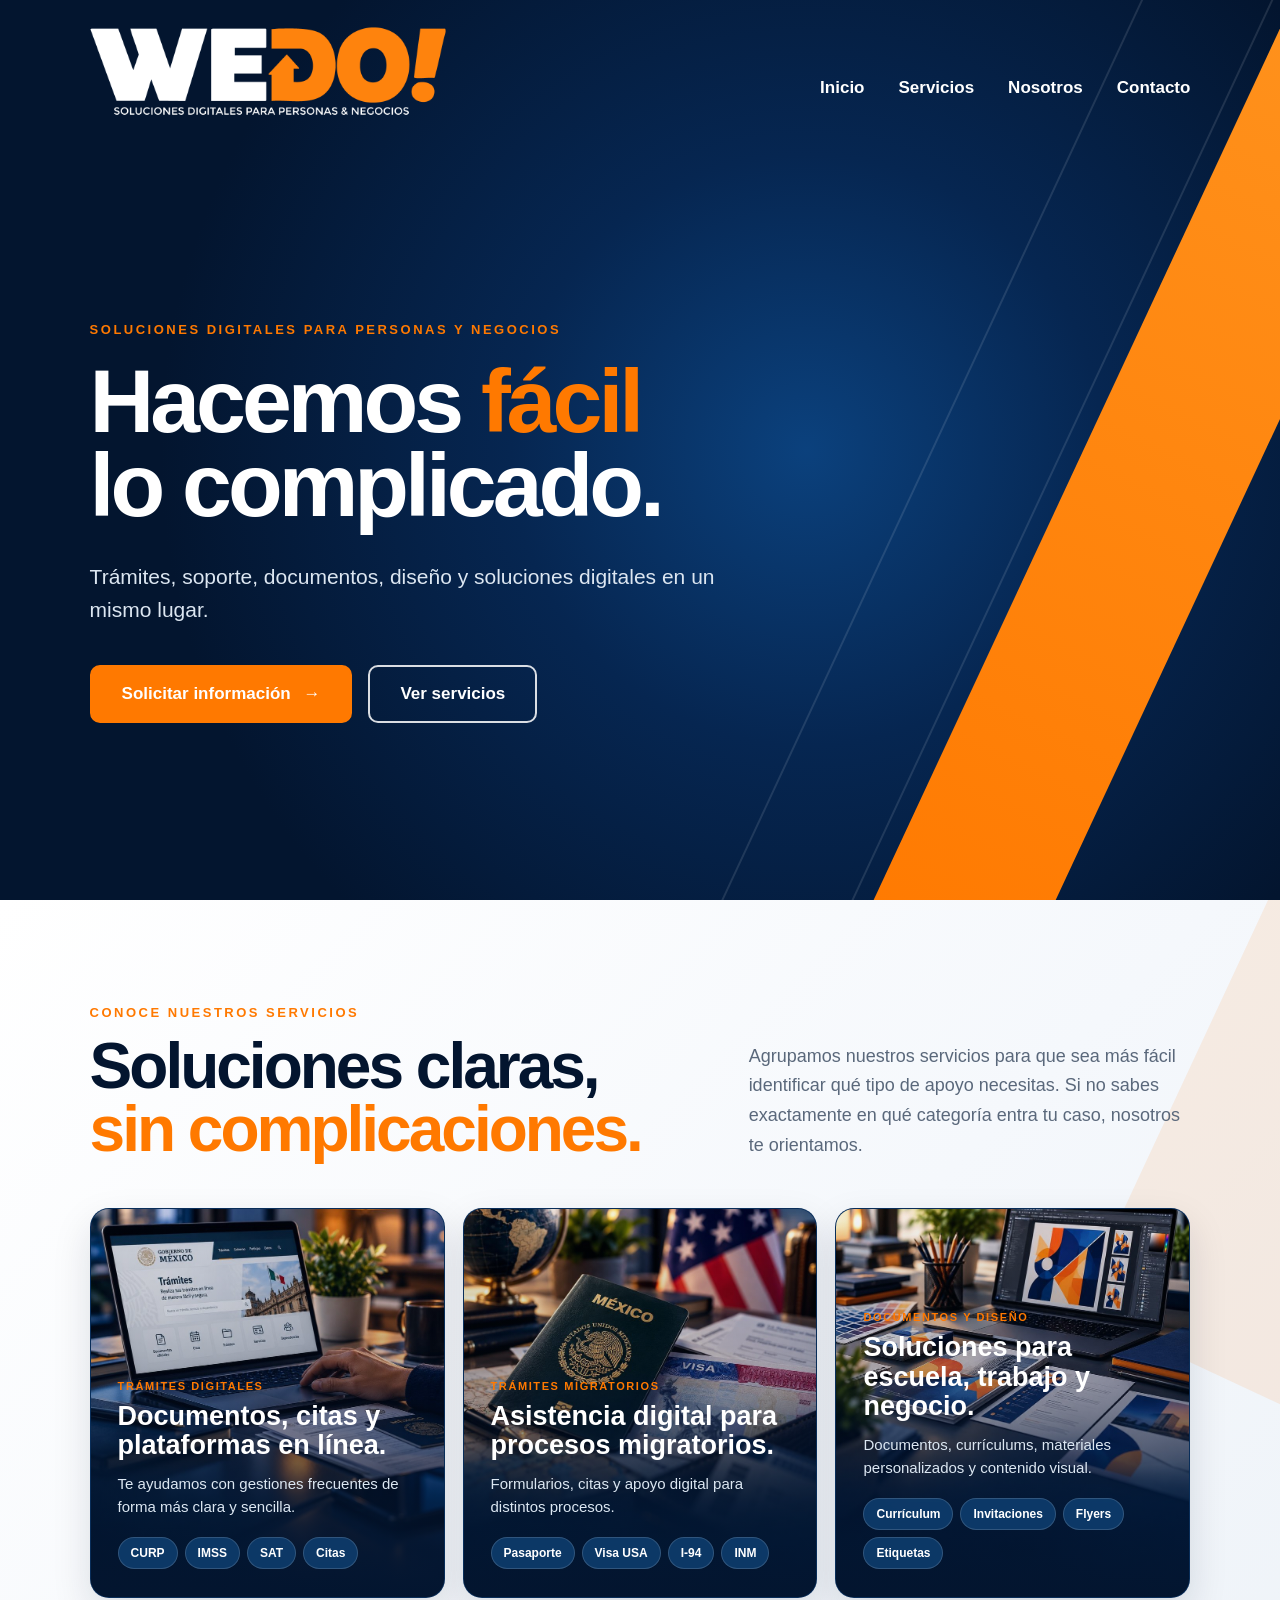
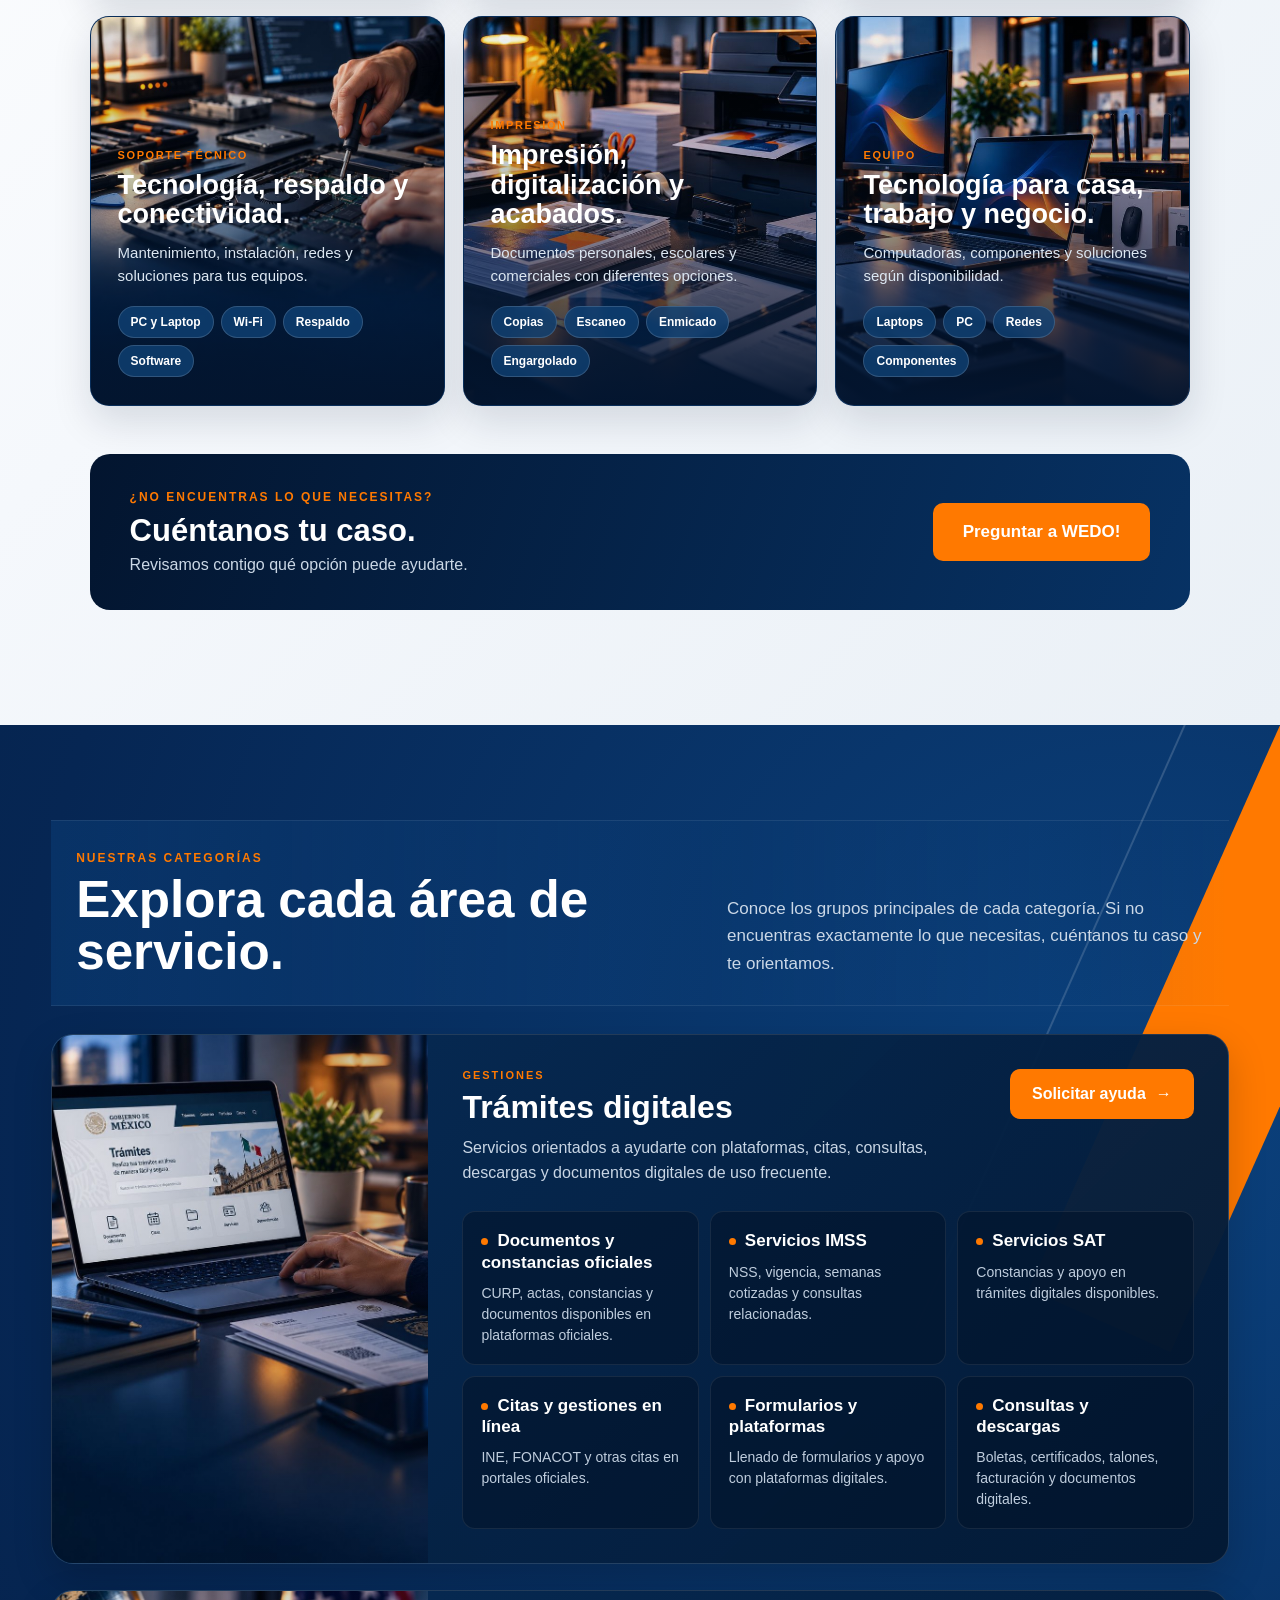
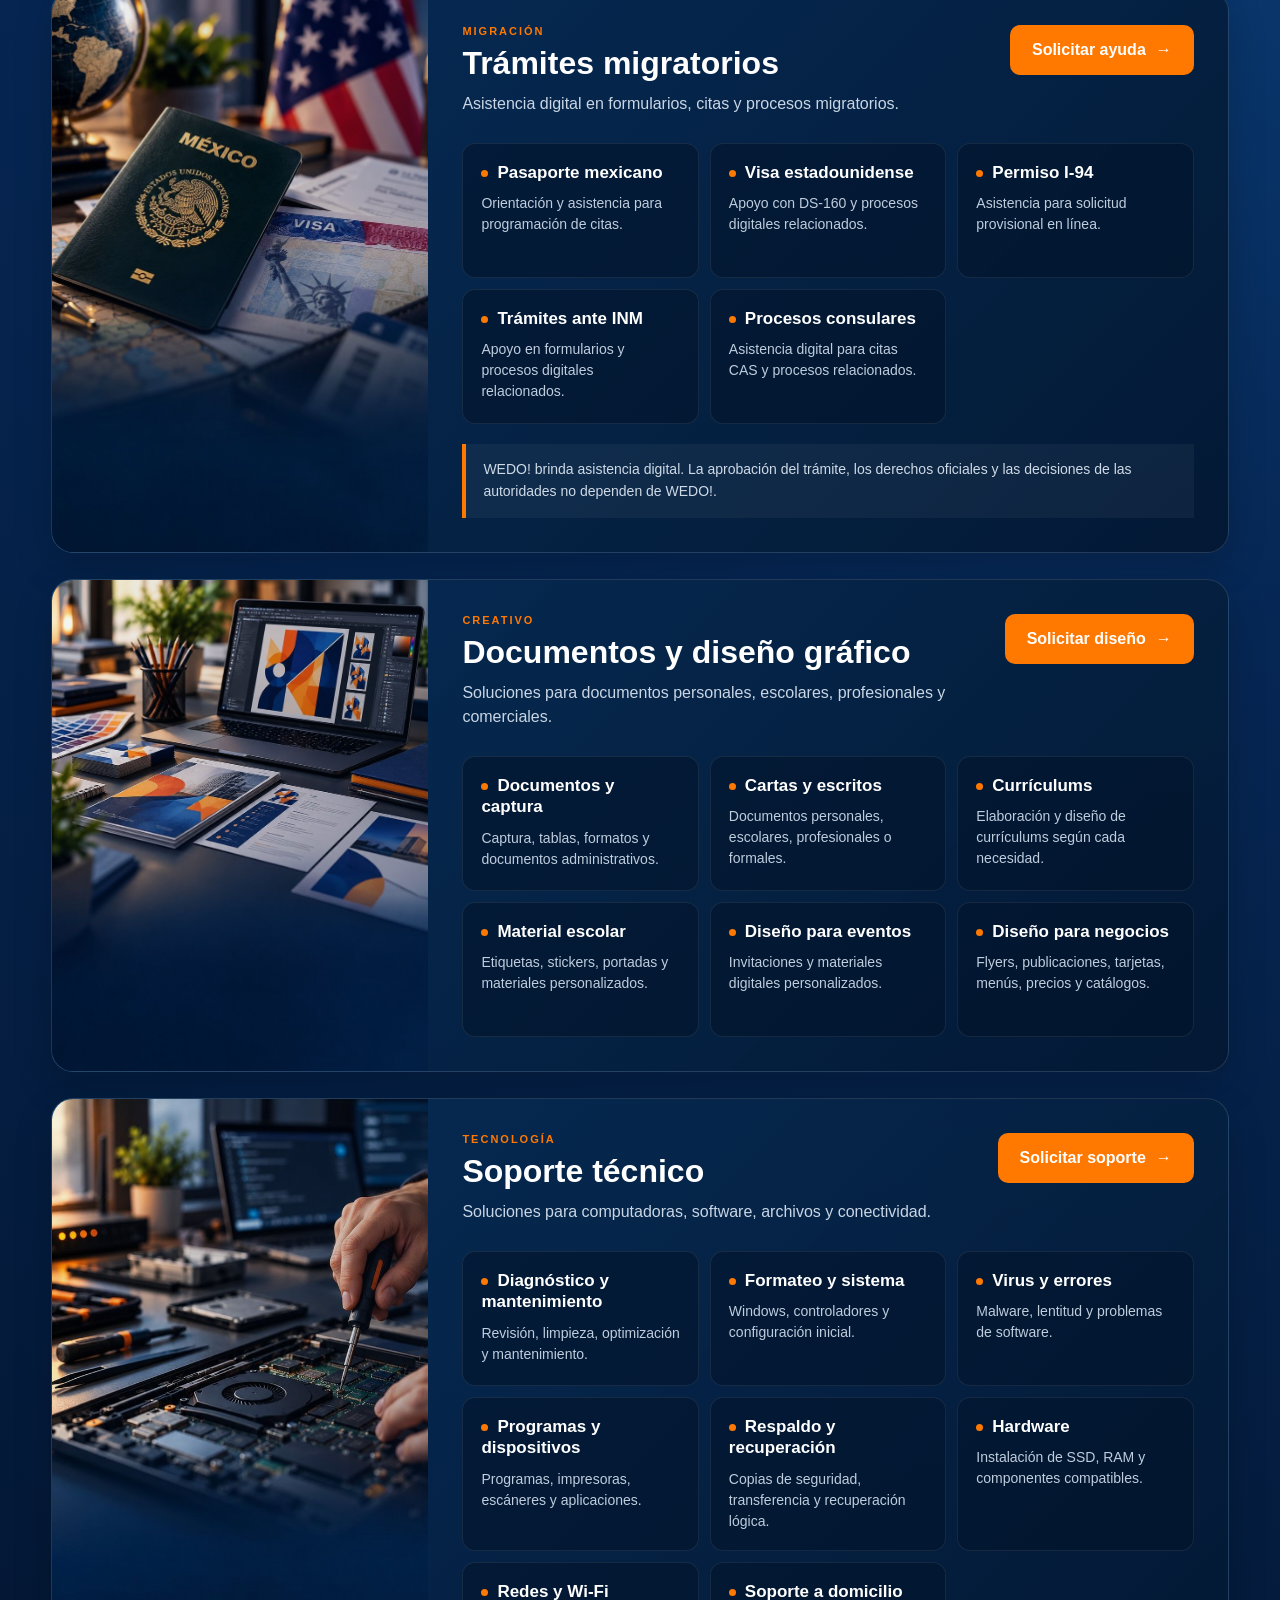
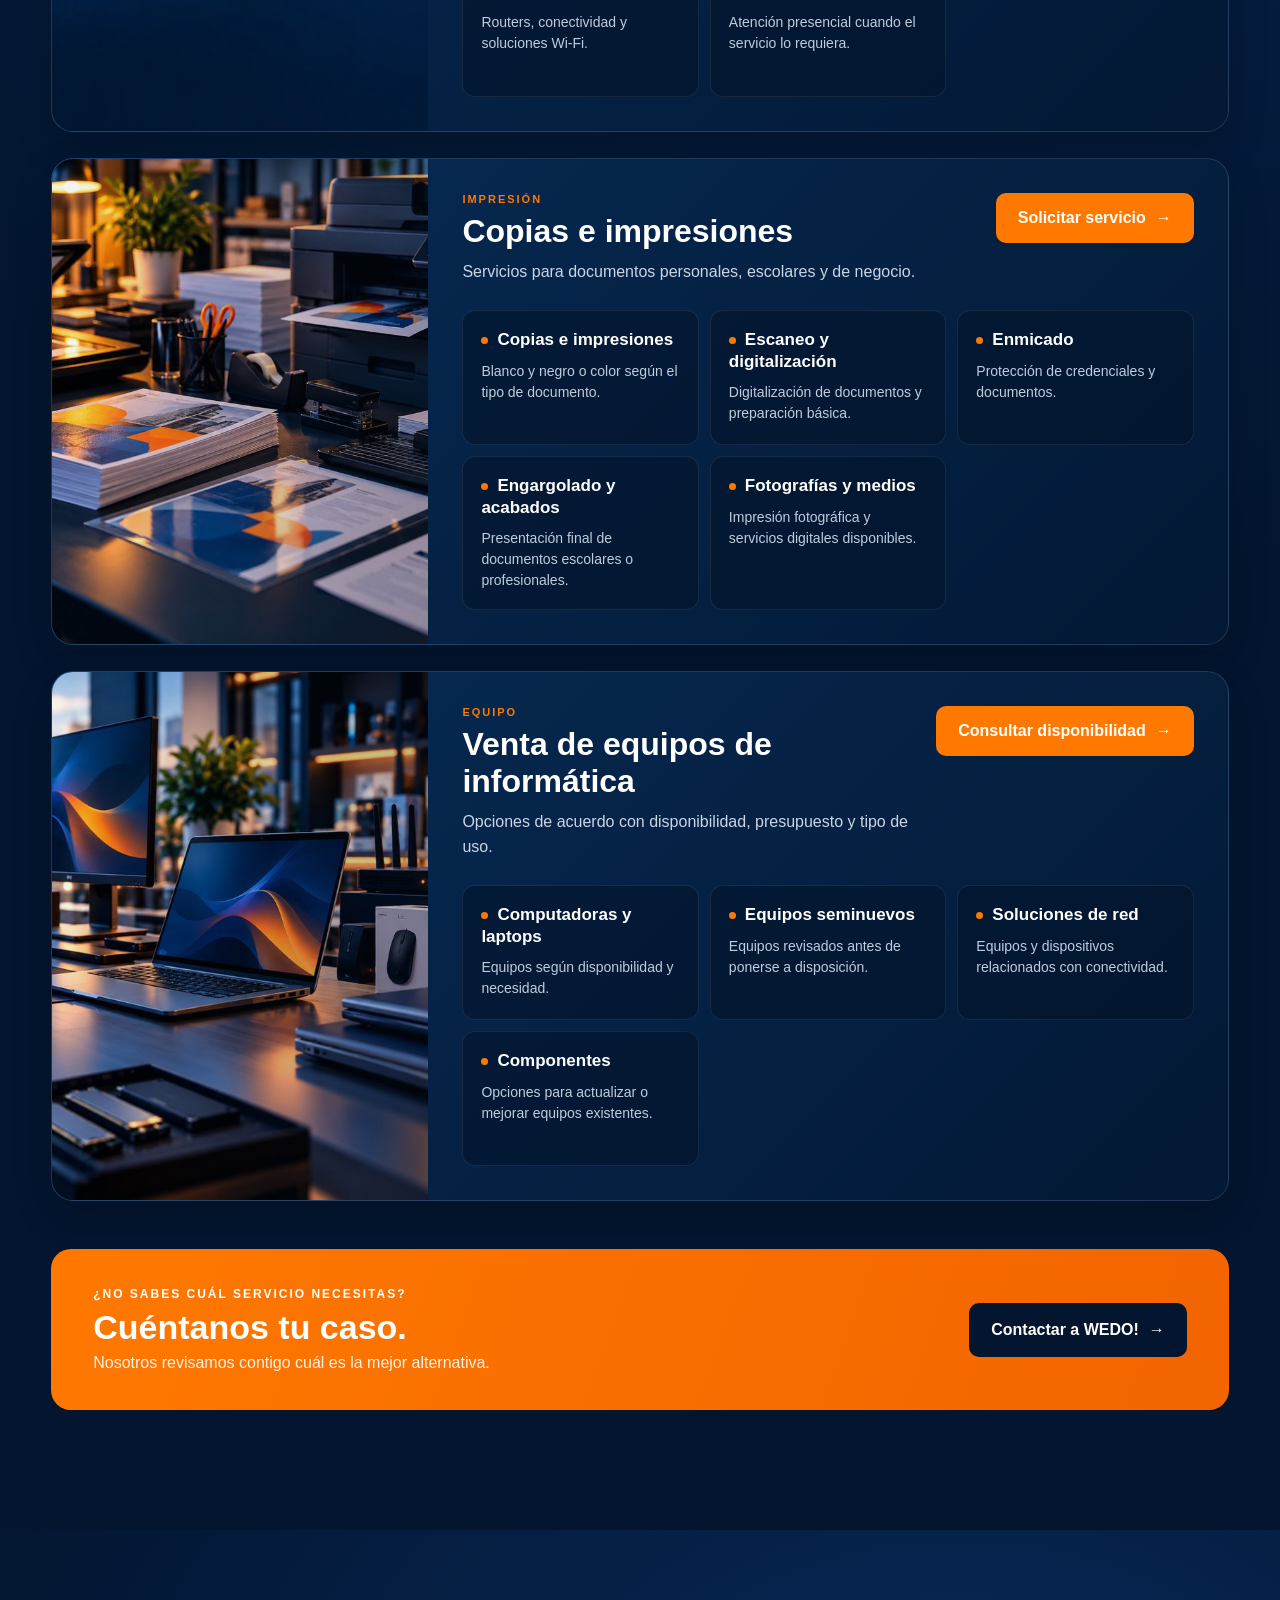
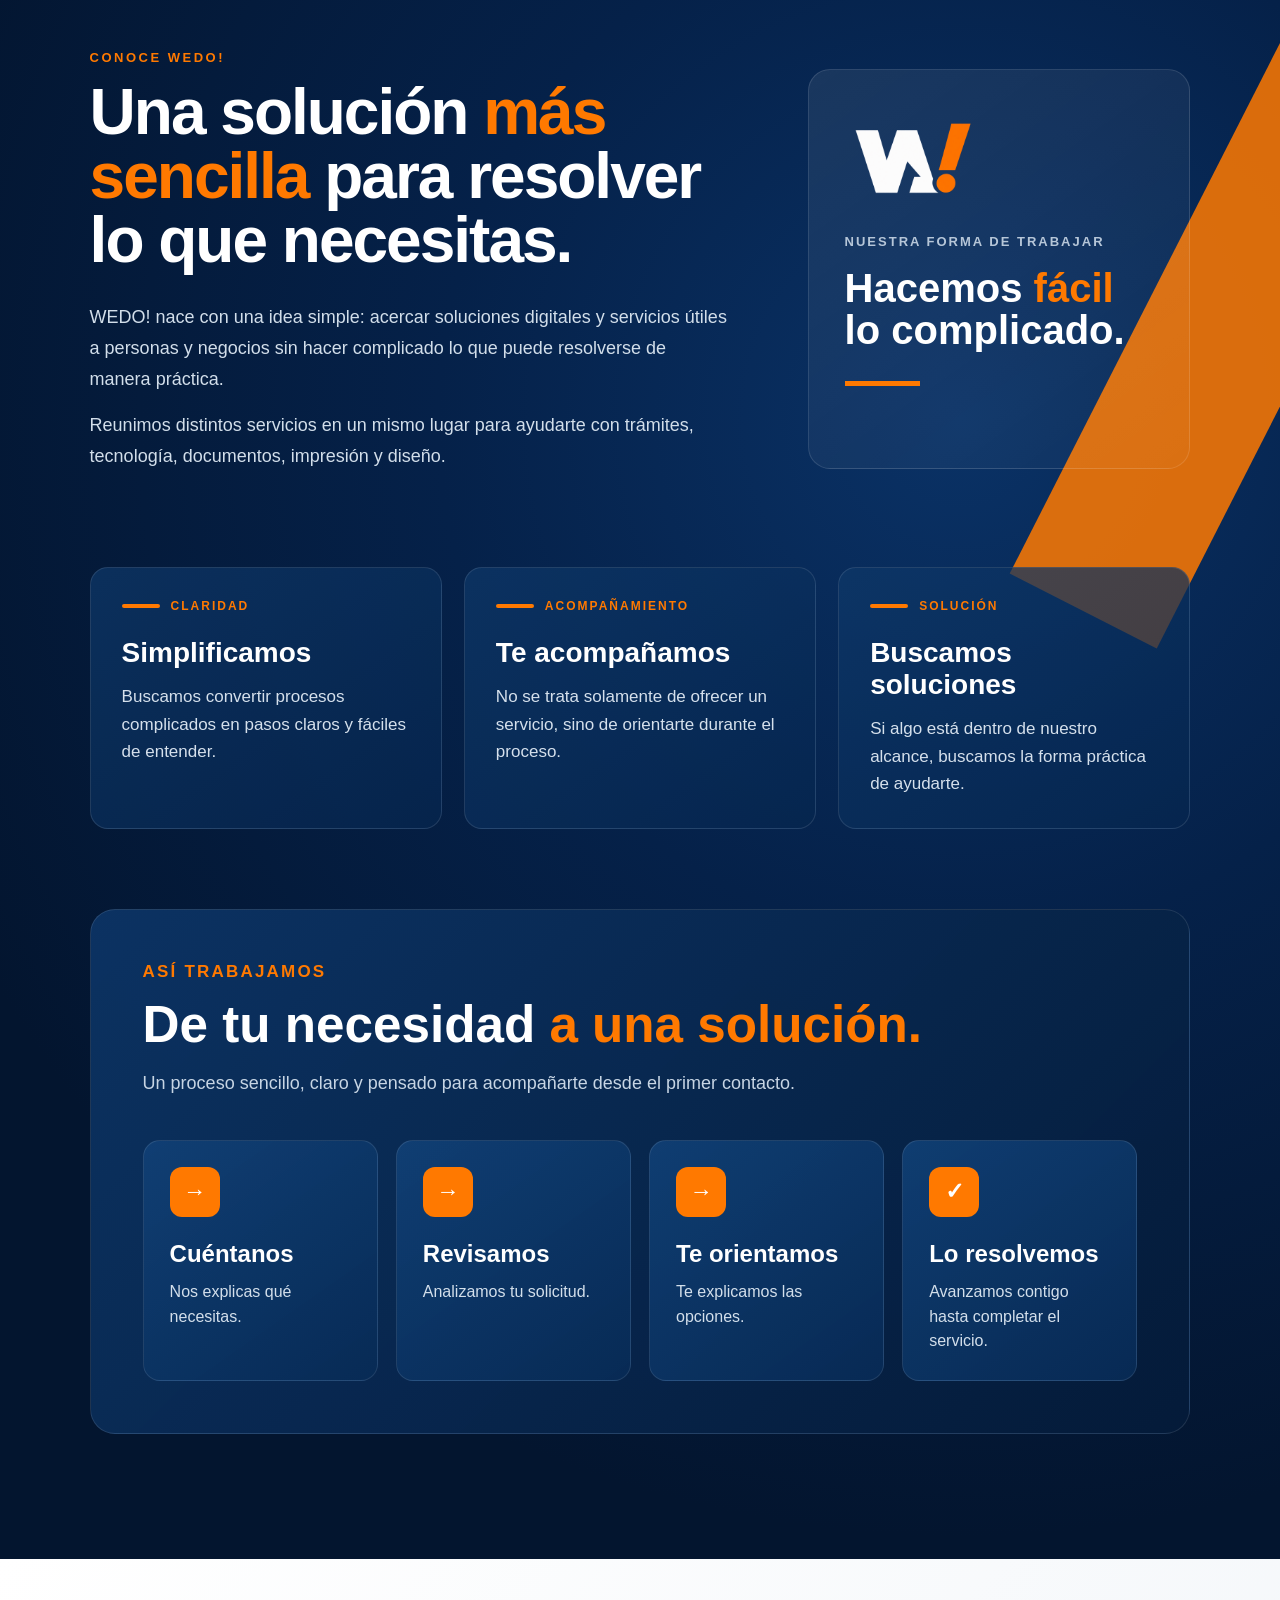
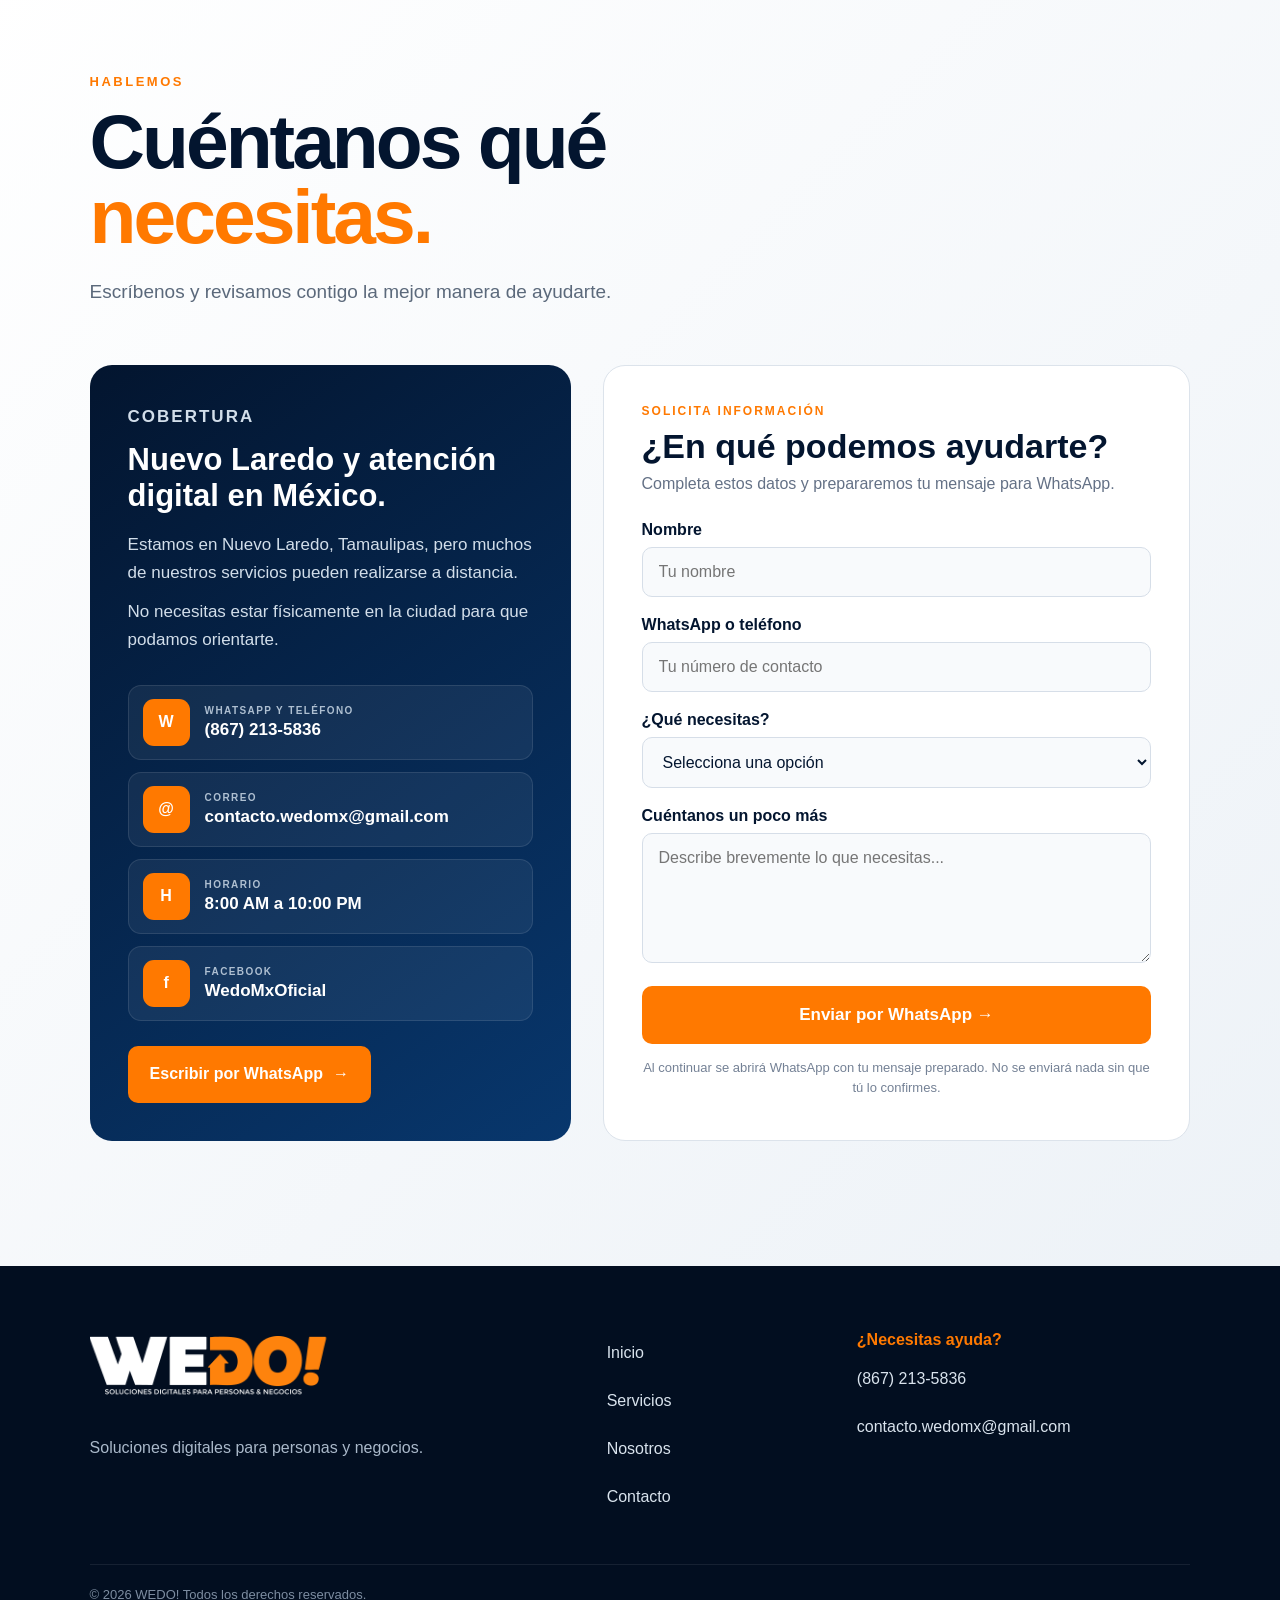
==== commit c73279af: "Add files via upload" ====
--- a/index.html
+++ b/index.html
@@ -1,2107 +1,1861 @@
-<!DOCTYPE html>
-<html lang="es">
-
-<head>
-
-    <meta charset="UTF-8">
-
-    <meta
-        name="viewport"
-        content="width=device-width, initial-scale=1.0"
-    >
-
-    <!-- =========================================
-         SEO PRINCIPAL
-    ========================================== -->
-
-    <title>WEDO! | Trámites, soporte y soluciones digitales</title>
-
-    <meta
-        name="description"
-        content="WEDO! ofrece trámites digitales, asistencia migratoria, diseño, impresión, soporte técnico y soluciones de informática para personas y negocios."
-    >
-
-    <meta
-        name="robots"
-        content="index, follow"
-    >
-
-    <meta
-        name="author"
-        content="WEDO!"
-    >
-
-    <meta
-        name="theme-color"
-        content="#03152f"
-    >
-
-    <link
-        rel="canonical"
-        href="https://wedomx.github.io/wedo-web/"
-    >
-
-    <!-- =========================================
-         FAVICON
-    ========================================== -->
-
-    <link
-        rel="icon"
-        type="image/png"
-        href="logo-wedo-w.png"
-    >
-
-    <link
-        rel="apple-touch-icon"
-        href="logo-wedo-w.png"
-    >
-
-    <!-- =========================================
-         FACEBOOK / WHATSAPP / OPEN GRAPH
-    ========================================== -->
-
-    <meta
-        property="og:type"
-        content="website"
-    >
-
-    <meta
-        property="og:locale"
-        content="es_MX"
-    >
-
-    <meta
-        property="og:site_name"
-        content="WEDO!"
-    >
-
-    <meta
-        property="og:title"
-        content="WEDO! | Hacemos fácil lo complicado"
-    >
-
-    <meta
-        property="og:description"
-        content="Trámites, soporte, diseño, impresión y soluciones digitales para personas y negocios."
-    >
-
-    <meta
-        property="og:url"
-        content="https://wedomx.github.io/wedo-web/"
-    >
-
-    <meta
-        property="og:image"
-        content="https://wedomx.github.io/wedo-web/social-wedo.jpg"
-    >
-
-    <meta
-        property="og:image:width"
-        content="1200"
-    >
-
-    <meta
-        property="og:image:height"
-        content="630"
-    >
-
-    <meta
-        property="og:image:alt"
-        content="WEDO! Soluciones digitales para personas y negocios"
-    >
-
-    <!-- =========================================
-         X / TWITTER
-    ========================================== -->
-
-    <meta
-        name="twitter:card"
-        content="summary_large_image"
-    >
-
-    <meta
-        name="twitter:title"
-        content="WEDO! | Hacemos fácil lo complicado"
-    >
-
-    <meta
-        name="twitter:description"
-        content="Trámites, soporte, diseño, impresión y soluciones digitales para personas y negocios."
-    >
-
-    <meta
-        name="twitter:image"
-        content="https://wedomx.github.io/wedo-web/social-wedo.jpg"
-    >
-
-    <!-- =========================================
-         DATOS ESTRUCTURADOS
-    ========================================== -->
-
-    <script type="application/ld+json">
-    {
-        "@context": "https://schema.org",
-        "@type": "Organization",
-        "name": "WEDO!",
-        "url": "https://wedomx.github.io/wedo-web/",
-        "logo": "https://wedomx.github.io/wedo-web/logo-wedo.png",
-        "description": "Soluciones digitales para personas y negocios.",
-        "email": "contacto.wedomx@gmail.com",
-        "telephone": "+52 867 213 5836",
-        "areaServed": [
-            "Nuevo Laredo, Tamaulipas",
-            "México"
-        ],
-        "sameAs": [
-            "https://www.facebook.com/WedoMxOficial"
-        ],
-        "contactPoint": {
-            "@type": "ContactPoint",
-            "telephone": "+52 867 213 5836",
-            "contactType": "customer service",
-            "availableLanguage": "Spanish"
-        }
-    }
-    </script>
-
-    <link
-        rel="stylesheet"
-        href="style.css"
-    >
-
-</head>
-
-<body>
-
-    <!-- =========================================
-         ENCABEZADO
-    ========================================== -->
-
-    <header class="encabezado">
-
-        <div class="contenedor-logo">
-
-            <div class="recorte-logo">
-
-                <img
-                    src="logo-wedo-oscuro.png"
-                    alt="WEDO! Soluciones digitales para personas y negocios"
-                    class="logo"
-                >
-
-            </div>
-
-        </div>
-
-        <nav
-            class="menu"
-            id="menuPrincipal"
-        >
-
-            <a href="#inicio">
-                Inicio
-            </a>
-
-            <a href="#servicios">
-                Servicios
-            </a>
-
-            <a href="#nosotros">
-                Nosotros
-            </a>
-
-            <a href="#contacto">
-                Contacto
-            </a>
-
-        </nav>
-
-        <button
-            class="boton-menu"
-            id="botonMenu"
-            aria-label="Abrir menú"
-            aria-expanded="false"
-        >
-
-            <span></span>
-            <span></span>
-            <span></span>
-
-        </button>
-
-    </header>
-
-    <main>
-
-        <!-- =========================================
-             HERO
-        ========================================== -->
-
-        <section
-            class="hero"
-            id="inicio"
-        >
-
-            <div class="contenido-hero">
-
-                <p class="hero-etiqueta">
-                    SOLUCIONES DIGITALES PARA PERSONAS Y NEGOCIOS
-                </p>
-
-                <h1>
-
-                    Hacemos
-                    <span>fácil</span>
-                    <br>
-                    lo complicado.
-
-                </h1>
-
-                <p class="descripcion">
-
-                    Trámites, soporte, documentos, diseño y soluciones
-                    digitales en un mismo lugar.
-
-                </p>
-
-                <div class="botones">
-
-                    <button
-                        class="boton-principal"
-                        id="botonContacto"
-                    >
-
-                        Solicitar información
-                        <span>→</span>
-
-                    </button>
-
-                    <a
-                        href="#servicios"
-                        class="boton-secundario"
-                    >
-                        Ver servicios
-                    </a>
-
-                </div>
-
-            </div>
-
-            <div class="decoracion">
-
-                <div class="linea-diagonal"></div>
-
-                <div class="forma forma-1"></div>
-
-                <div class="forma forma-2"></div>
-
-            </div>
-
-        </section>
-
-        <!-- =========================================
-             SERVICIOS VISUALES
-        ========================================== -->
-
-        <section
-            class="seccion-servicios"
-            id="servicios"
-        >
-
-            <div class="contenedor-servicios">
-
-                <div class="servicios-intro">
-
-                    <div>
-
-                        <p class="mini-titulo">
-                            CONOCE NUESTROS SERVICIOS
-                        </p>
-
-                        <h2>
-
-                            Soluciones claras,
-                            <span>sin complicaciones.</span>
-
-                        </h2>
-
-                    </div>
-
-                    <p class="servicios-intro-texto">
-
-                        Agrupamos nuestros servicios para que sea más fácil
-                        identificar qué tipo de apoyo necesitas. Si no sabes
-                        exactamente en qué categoría entra tu caso, nosotros
-                        te orientamos.
-
-                    </p>
-
-                </div>
-
-                <div class="visuales-servicios">
-
-                    <!-- TRÁMITES -->
-
-                    <a
-                        href="#detalle-tramites"
-                        class="visual-card visual-tramites"
-                    >
-
-                        <div class="visual-contenido">
-
-                            <p class="visual-tipo">
-                                TRÁMITES DIGITALES
-                            </p>
-
-                            <h3>
-                                Documentos, citas y plataformas en línea.
-                            </h3>
-
-                            <p>
-                                Te ayudamos con gestiones frecuentes de
-                                forma más clara y sencilla.
-                            </p>
-
-                            <div class="visual-etiquetas">
-
-                                <span>CURP</span>
-                                <span>IMSS</span>
-                                <span>SAT</span>
-                                <span>Citas</span>
-
-                            </div>
-
-                        </div>
-
-                    </a>
-
-                    <!-- MIGRACIÓN -->
-
-                    <a
-                        href="#detalle-migratorios"
-                        class="visual-card visual-migracion"
-                    >
-
-                        <div class="visual-contenido">
-
-                            <p class="visual-tipo">
-                                TRÁMITES MIGRATORIOS
-                            </p>
-
-                            <h3>
-                                Asistencia digital para procesos migratorios.
-                            </h3>
-
-                            <p>
-                                Formularios, citas y apoyo digital para
-                                distintos procesos.
-                            </p>
-
-                            <div class="visual-etiquetas">
-
-                                <span>Pasaporte</span>
-                                <span>Visa USA</span>
-                                <span>I-94</span>
-                                <span>INM</span>
-
-                            </div>
-
-                        </div>
-
-                    </a>
-
-                    <!-- DISEÑO -->
-
-                    <a
-                        href="#detalle-diseno"
-                        class="visual-card visual-diseno"
-                    >
-
-                        <div class="visual-contenido">
-
-                            <p class="visual-tipo">
-                                DOCUMENTOS Y DISEÑO
-                            </p>
-
-                            <h3>
-                                Soluciones para escuela, trabajo y negocio.
-                            </h3>
-
-                            <p>
-                                Documentos, currículums, materiales
-                                personalizados y contenido visual.
-                            </p>
-
-                            <div class="visual-etiquetas">
-
-                                <span>Currículum</span>
-                                <span>Invitaciones</span>
-                                <span>Flyers</span>
-                                <span>Etiquetas</span>
-
-                            </div>
-
-                        </div>
-
-                    </a>
-
-                    <!-- SOPORTE -->
-
-                    <a
-                        href="#detalle-soporte"
-                        class="visual-card visual-soporte"
-                    >
-
-                        <div class="visual-contenido">
-
-                            <p class="visual-tipo">
-                                SOPORTE TÉCNICO
-                            </p>
-
-                            <h3>
-                                Tecnología, respaldo y conectividad.
-                            </h3>
-
-                            <p>
-                                Mantenimiento, instalación, redes y
-                                soluciones para tus equipos.
-                            </p>
-
-                            <div class="visual-etiquetas">
-
-                                <span>PC y Laptop</span>
-                                <span>Wi-Fi</span>
-                                <span>Respaldo</span>
-                                <span>Software</span>
-
-                            </div>
-
-                        </div>
-
-                    </a>
-
-                    <!-- IMPRESIÓN -->
-
-                    <a
-                        href="#detalle-impresion"
-                        class="visual-card visual-impresion"
-                    >
-
-                        <div class="visual-contenido">
-
-                            <p class="visual-tipo">
-                                IMPRESIÓN
-                            </p>
-
-                            <h3>
-                                Impresión, digitalización y acabados.
-                            </h3>
-
-                            <p>
-                                Documentos personales, escolares y
-                                comerciales con diferentes opciones.
-                            </p>
-
-                            <div class="visual-etiquetas">
-
-                                <span>Copias</span>
-                                <span>Escaneo</span>
-                                <span>Enmicado</span>
-                                <span>Engargolado</span>
-
-                            </div>
-
-                        </div>
-
-                    </a>
-
-                    <!-- EQUIPO -->
-
-                    <a
-                        href="#detalle-equipo"
-                        class="visual-card visual-equipo"
-                    >
-
-                        <div class="visual-contenido">
-
-                            <p class="visual-tipo">
-                                EQUIPO
-                            </p>
-
-                            <h3>
-                                Tecnología para casa, trabajo y negocio.
-                            </h3>
-
-                            <p>
-                                Computadoras, componentes y soluciones
-                                según disponibilidad.
-                            </p>
-
-                            <div class="visual-etiquetas">
-
-                                <span>Laptops</span>
-                                <span>PC</span>
-                                <span>Redes</span>
-                                <span>Componentes</span>
-
-                            </div>
-
-                        </div>
-
-                    </a>
-
-                </div>
-
-                <div class="cta-servicios">
-
-                    <div>
-
-                        <p class="cta-mini">
-                            ¿NO ENCUENTRAS LO QUE NECESITAS?
-                        </p>
-
-                        <h3>
-                            Cuéntanos tu caso.
-                        </h3>
-
-                        <p>
-                            Revisamos contigo qué opción puede ayudarte.
-                        </p>
-
-                    </div>
-
-                    <button
-                        id="botonAyuda"
-                        class="cta-boton"
-                    >
-                        Preguntar a WEDO!
-                    </button>
-
-                </div>
-
-            </div>
-
-        </section>
-
-        <!-- =========================================
-             DETALLE DE SERVICIOS
-        ========================================== -->
-
-        <section class="detalle-servicios">
-
-            <div class="contenedor-detalle">
-
-                <div class="titulo-categorias">
-
-                    <div>
-
-                        <p>
-                            NUESTRAS CATEGORÍAS
-                        </p>
-
-                        <h2>
-                            Explora cada área de servicio.
-                        </h2>
-
-                    </div>
-
-                    <span>
-
-                        Conoce los grupos principales de cada categoría.
-                        Si no encuentras exactamente lo que necesitas,
-                        cuéntanos tu caso y te orientamos.
-
-                    </span>
-
-                </div>
-
-                <!-- =========================================
-                     TRÁMITES DIGITALES
-                ========================================== -->
-
-                <article
-                    class="categoria-detalle"
-                    id="detalle-tramites"
-                >
-
-                    <div class="categoria-foto categoria-foto-tramites"></div>
-
-                    <div class="categoria-contenido">
-
-                        <div class="categoria-cabecera">
-
-                            <div>
-
-                                <p class="detalle-etiqueta">
-                                    GESTIONES
-                                </p>
-
-                                <h3>
-                                    Trámites digitales
-                                </h3>
-
-                                <p>
-
-                                    Servicios orientados a ayudarte con
-                                    plataformas, citas, consultas, descargas
-                                    y documentos digitales de uso frecuente.
-
-                                </p>
-
-                            </div>
-
-                            <a
-                                href="#contacto"
-                                class="boton-detalle"
-                                data-servicio="Trámites digitales"
-                            >
-
-                                Solicitar ayuda
-                                <span>→</span>
-
-                            </a>
-
-                        </div>
-
-                        <div class="grupos-servicios">
-
-                            <article>
-
-                                <h4>
-                                    Documentos y constancias oficiales
-                                </h4>
-
-                                <p>
-
-                                    CURP, actas, constancias y documentos
-                                    disponibles en plataformas oficiales.
-
-                                </p>
-
-                            </article>
-
-                            <article>
-
-                                <h4>
-                                    Servicios IMSS
-                                </h4>
-
-                                <p>
-
-                                    NSS, vigencia, semanas cotizadas y
-                                    consultas relacionadas.
-
-                                </p>
-
-                            </article>
-
-                            <article>
-
-                                <h4>
-                                    Servicios SAT
-                                </h4>
-
-                                <p>
-
-                                    Constancias y apoyo en trámites digitales
-                                    disponibles.
-
-                                </p>
-
-                            </article>
-
-                            <article>
-
-                                <h4>
-                                    Citas y gestiones en línea
-                                </h4>
-
-                                <p>
-
-                                    INE, FONACOT y otras citas en portales
-                                    oficiales.
-
-                                </p>
-
-                            </article>
-
-                            <article>
-
-                                <h4>
-                                    Formularios y plataformas
-                                </h4>
-
-                                <p>
-
-                                    Llenado de formularios y apoyo con
-                                    plataformas digitales.
-
-                                </p>
-
-                            </article>
-
-                            <article>
-
-                                <h4>
-                                    Consultas y descargas
-                                </h4>
-
-                                <p>
-
-                                    Boletas, certificados, talones,
-                                    facturación y documentos digitales.
-
-                                </p>
-
-                            </article>
-
-                        </div>
-
-                    </div>
-
-                </article>
-
-                <!-- =========================================
-                     MIGRACIÓN
-                ========================================== -->
-
-                <article
-                    class="categoria-detalle"
-                    id="detalle-migratorios"
-                >
-
-                    <div class="categoria-foto categoria-foto-migracion"></div>
-
-                    <div class="categoria-contenido">
-
-                        <div class="categoria-cabecera">
-
-                            <div>
-
-                                <p class="detalle-etiqueta">
-                                    MIGRACIÓN
-                                </p>
-
-                                <h3>
-                                    Trámites migratorios
-                                </h3>
-
-                                <p>
-                                    Asistencia digital en formularios,
-                                    citas y procesos migratorios.
-                                </p>
-
-                            </div>
-
-                            <a
-                                href="#contacto"
-                                class="boton-detalle"
-                                data-servicio="Trámites migratorios"
-                            >
-
-                                Solicitar ayuda
-                                <span>→</span>
-
-                            </a>
-
-                        </div>
-
-                        <div class="grupos-servicios">
-
-                            <article>
-
-                                <h4>
-                                    Pasaporte mexicano
-                                </h4>
-
-                                <p>
-                                    Orientación y asistencia para
-                                    programación de citas.
-                                </p>
-
-                            </article>
-
-                            <article>
-
-                                <h4>
-                                    Visa estadounidense
-                                </h4>
-
-                                <p>
-                                    Apoyo con DS-160 y procesos digitales
-                                    relacionados.
-                                </p>
-
-                            </article>
-
-                            <article>
-
-                                <h4>
-                                    Permiso I-94
-                                </h4>
-
-                                <p>
-                                    Asistencia para solicitud provisional
-                                    en línea.
-                                </p>
-
-                            </article>
-
-                            <article>
-
-                                <h4>
-                                    Trámites ante INM
-                                </h4>
-
-                                <p>
-                                    Apoyo en formularios y procesos digitales
-                                    relacionados.
-                                </p>
-
-                            </article>
-
-                            <article>
-
-                                <h4>
-                                    Procesos consulares
-                                </h4>
-
-                                <p>
-                                    Asistencia digital para citas CAS
-                                    y procesos relacionados.
-                                </p>
-
-                            </article>
-
-                        </div>
-
-                        <div class="aviso-categoria">
-
-                            WEDO! brinda asistencia digital. La aprobación
-                            del trámite, los derechos oficiales y las
-                            decisiones de las autoridades no dependen
-                            de WEDO!.
-
-                        </div>
-
-                    </div>
-
-                </article>
-
-                <!-- =========================================
-                     DOCUMENTOS Y DISEÑO
-                ========================================== -->
-
-                <article
-                    class="categoria-detalle"
-                    id="detalle-diseno"
-                >
-
-                    <div class="categoria-foto categoria-foto-diseno"></div>
-
-                    <div class="categoria-contenido">
-
-                        <div class="categoria-cabecera">
-
-                            <div>
-
-                                <p class="detalle-etiqueta">
-                                    CREATIVO
-                                </p>
-
-                                <h3>
-                                    Documentos y diseño gráfico
-                                </h3>
-
-                                <p>
-
-                                    Soluciones para documentos personales,
-                                    escolares, profesionales y comerciales.
-
-                                </p>
-
-                            </div>
-
-                            <a
-                                href="#contacto"
-                                class="boton-detalle"
-                                data-servicio="Documentos y diseño gráfico"
-                            >
-
-                                Solicitar diseño
-                                <span>→</span>
-
-                            </a>
-
-                        </div>
-
-                        <div class="grupos-servicios">
-
-                            <article>
-
-                                <h4>
-                                    Documentos y captura
-                                </h4>
-
-                                <p>
-                                    Captura, tablas, formatos y documentos
-                                    administrativos.
-                                </p>
-
-                            </article>
-
-                            <article>
-
-                                <h4>
-                                    Cartas y escritos
-                                </h4>
-
-                                <p>
-                                    Documentos personales, escolares,
-                                    profesionales o formales.
-                                </p>
-
-                            </article>
-
-                            <article>
-
-                                <h4>
-                                    Currículums
-                                </h4>
-
-                                <p>
-                                    Elaboración y diseño de currículums
-                                    según cada necesidad.
-                                </p>
-
-                            </article>
-
-                            <article>
-
-                                <h4>
-                                    Material escolar
-                                </h4>
-
-                                <p>
-                                    Etiquetas, stickers, portadas y
-                                    materiales personalizados.
-                                </p>
-
-                            </article>
-
-                            <article>
-
-                                <h4>
-                                    Diseño para eventos
-                                </h4>
-
-                                <p>
-                                    Invitaciones y materiales digitales
-                                    personalizados.
-                                </p>
-
-                            </article>
-
-                            <article>
-
-                                <h4>
-                                    Diseño para negocios
-                                </h4>
-
-                                <p>
-                                    Flyers, publicaciones, tarjetas, menús,
-                                    precios y catálogos.
-                                </p>
-
-                            </article>
-
-                        </div>
-
-                    </div>
-
-                </article>
-
-                <!-- =========================================
-                     SOPORTE
-                ========================================== -->
-
-                <article
-                    class="categoria-detalle"
-                    id="detalle-soporte"
-                >
-
-                    <div class="categoria-foto categoria-foto-soporte"></div>
-
-                    <div class="categoria-contenido">
-
-                        <div class="categoria-cabecera">
-
-                            <div>
-
-                                <p class="detalle-etiqueta">
-                                    TECNOLOGÍA
-                                </p>
-
-                                <h3>
-                                    Soporte técnico
-                                </h3>
-
-                                <p>
-                                    Soluciones para computadoras, software,
-                                    archivos y conectividad.
-                                </p>
-
-                            </div>
-
-                            <a
-                                href="#contacto"
-                                class="boton-detalle"
-                                data-servicio="Soporte técnico"
-                            >
-
-                                Solicitar soporte
-                                <span>→</span>
-
-                            </a>
-
-                        </div>
-
-                        <div class="grupos-servicios">
-
-                            <article>
-
-                                <h4>
-                                    Diagnóstico y mantenimiento
-                                </h4>
-
-                                <p>
-                                    Revisión, limpieza, optimización
-                                    y mantenimiento.
-                                </p>
-
-                            </article>
-
-                            <article>
-
-                                <h4>
-                                    Formateo y sistema
-                                </h4>
-
-                                <p>
-                                    Windows, controladores y configuración
-                                    inicial.
-                                </p>
-
-                            </article>
-
-                            <article>
-
-                                <h4>
-                                    Virus y errores
-                                </h4>
-
-                                <p>
-                                    Malware, lentitud y problemas de software.
-                                </p>
-
-                            </article>
-
-                            <article>
-
-                                <h4>
-                                    Programas y dispositivos
-                                </h4>
-
-                                <p>
-                                    Programas, impresoras, escáneres
-                                    y aplicaciones.
-                                </p>
-
-                            </article>
-
-                            <article>
-
-                                <h4>
-                                    Respaldo y recuperación
-                                </h4>
-
-                                <p>
-                                    Copias de seguridad, transferencia
-                                    y recuperación lógica.
-                                </p>
-
-                            </article>
-
-                            <article>
-
-                                <h4>
-                                    Hardware
-                                </h4>
-
-                                <p>
-                                    Instalación de SSD, RAM y componentes
-                                    compatibles.
-                                </p>
-
-                            </article>
-
-                            <article>
-
-                                <h4>
-                                    Redes y Wi-Fi
-                                </h4>
-
-                                <p>
-                                    Routers, conectividad y soluciones Wi-Fi.
-                                </p>
-
-                            </article>
-
-                            <article>
-
-                                <h4>
-                                    Soporte a domicilio
-                                </h4>
-
-                                <p>
-                                    Atención presencial cuando el servicio
-                                    lo requiera.
-                                </p>
-
-                            </article>
-
-                        </div>
-
-                    </div>
-
-                </article>
-
-                <!-- =========================================
-                     IMPRESIÓN
-                ========================================== -->
-
-                <article
-                    class="categoria-detalle"
-                    id="detalle-impresion"
-                >
-
-                    <div class="categoria-foto categoria-foto-impresion"></div>
-
-                    <div class="categoria-contenido">
-
-                        <div class="categoria-cabecera">
-
-                            <div>
-
-                                <p class="detalle-etiqueta">
-                                    IMPRESIÓN
-                                </p>
-
-                                <h3>
-                                    Copias e impresiones
-                                </h3>
-
-                                <p>
-
-                                    Servicios para documentos personales,
-                                    escolares y de negocio.
-
-                                </p>
-
-                            </div>
-
-                            <a
-                                href="#contacto"
-                                class="boton-detalle"
-                                data-servicio="Copias e impresiones"
-                            >
-
-                                Solicitar servicio
-                                <span>→</span>
-
-                            </a>
-
-                        </div>
-
-                        <div class="grupos-servicios">
-
-                            <article>
-
-                                <h4>
-                                    Copias e impresiones
-                                </h4>
-
-                                <p>
-                                    Blanco y negro o color según
-                                    el tipo de documento.
-                                </p>
-
-                            </article>
-
-                            <article>
-
-                                <h4>
-                                    Escaneo y digitalización
-                                </h4>
-
-                                <p>
-                                    Digitalización de documentos
-                                    y preparación básica.
-                                </p>
-
-                            </article>
-
-                            <article>
-
-                                <h4>
-                                    Enmicado
-                                </h4>
-
-                                <p>
-                                    Protección de credenciales
-                                    y documentos.
-                                </p>
-
-                            </article>
-
-                            <article>
-
-                                <h4>
-                                    Engargolado y acabados
-                                </h4>
-
-                                <p>
-                                    Presentación final de documentos
-                                    escolares o profesionales.
-                                </p>
-
-                            </article>
-
-                            <article>
-
-                                <h4>
-                                    Fotografías y medios
-                                </h4>
-
-                                <p>
-                                    Impresión fotográfica y servicios
-                                    digitales disponibles.
-                                </p>
-
-                            </article>
-
-                        </div>
-
-                    </div>
-
-                </article>
-
-                <!-- =========================================
-                     EQUIPOS
-                ========================================== -->
-
-                <article
-                    class="categoria-detalle"
-                    id="detalle-equipo"
-                >
-
-                    <div class="categoria-foto categoria-foto-equipo"></div>
-
-                    <div class="categoria-contenido">
-
-                        <div class="categoria-cabecera">
-
-                            <div>
-
-                                <p class="detalle-etiqueta">
-                                    EQUIPO
-                                </p>
-
-                                <h3>
-                                    Venta de equipos de informática
-                                </h3>
-
-                                <p>
-
-                                    Opciones de acuerdo con disponibilidad,
-                                    presupuesto y tipo de uso.
-
-                                </p>
-
-                            </div>
-
-                            <a
-                                href="#contacto"
-                                class="boton-detalle"
-                                data-servicio="Venta de equipos de informática"
-                            >
-
-                                Consultar disponibilidad
-                                <span>→</span>
-
-                            </a>
-
-                        </div>
-
-                        <div class="grupos-servicios">
-
-                            <article>
-
-                                <h4>
-                                    Computadoras y laptops
-                                </h4>
-
-                                <p>
-                                    Equipos según disponibilidad
-                                    y necesidad.
-                                </p>
-
-                            </article>
-
-                            <article>
-
-                                <h4>
-                                    Equipos seminuevos
-                                </h4>
-
-                                <p>
-                                    Equipos revisados antes de ponerse
-                                    a disposición.
-                                </p>
-
-                            </article>
-
-                            <article>
-
-                                <h4>
-                                    Soluciones de red
-                                </h4>
-
-                                <p>
-                                    Equipos y dispositivos relacionados
-                                    con conectividad.
-                                </p>
-
-                            </article>
-
-                            <article>
-
-                                <h4>
-                                    Componentes
-                                </h4>
-
-                                <p>
-                                    Opciones para actualizar o mejorar
-                                    equipos existentes.
-                                </p>
-
-                            </article>
-
-                        </div>
-
-                    </div>
-
-                </article>
-
-                <!-- =========================================
-                     CTA FINAL
-                ========================================== -->
-
-                <div class="cta-detalle-final">
-
-                    <div>
-
-                        <p>
-                            ¿NO SABES CUÁL SERVICIO NECESITAS?
-                        </p>
-
-                        <h3>
-                            Cuéntanos tu caso.
-                        </h3>
-
-                        <span>
-
-                            Nosotros revisamos contigo cuál es la mejor
-                            alternativa.
-
-                        </span>
-
-                    </div>
-
-                    <a href="#contacto">
-
-                        Contactar a WEDO!
-                        <span>→</span>
-
-                    </a>
-
-                </div>
-
-            </div>
-
-        </section>
-
-        <!-- =========================================
-             NOSOTROS
-        ========================================== -->
-
-        <section
-            class="seccion-nosotros"
-            id="nosotros"
-        >
-
-            <div class="decoracion-nosotros decoracion-nosotros-1"></div>
-
-            <div class="contenedor-nosotros">
-
-                <div class="nosotros-intro">
-
-                    <div class="nosotros-texto">
-
-                        <p class="mini-titulo oscuro">
-                            CONOCE WEDO!
-                        </p>
-
-                        <h2>
-
-                            Una solución
-                            <span>más sencilla</span>
-                            para resolver lo que necesitas.
-
-                        </h2>
-
-                        <p class="nosotros-descripcion">
-
-                            WEDO! nace con una idea simple: acercar soluciones
-                            digitales y servicios útiles a personas y negocios
-                            sin hacer complicado lo que puede resolverse de
-                            manera práctica.
-
-                        </p>
-
-                        <p class="nosotros-descripcion">
-
-                            Reunimos distintos servicios en un mismo lugar para
-                            ayudarte con trámites, tecnología, documentos,
-                            impresión y diseño.
-
-                        </p>
-
-                    </div>
-
-                    <div class="filosofia-wedo">
-
-                        <div class="isotipo-filosofia">
-
-                            <img
-                                src="logo-wedo-w.png"
-                                alt="WEDO!"
-                            >
-
-                        </div>
-
-                        <p>
-                            NUESTRA FORMA DE TRABAJAR
-                        </p>
-
-                        <h3>
-
-                            Hacemos
-                            <span>fácil</span>
-                            lo complicado.
-
-                        </h3>
-
-                        <div class="linea-filosofia"></div>
-
-                    </div>
-
-                </div>
-
-                <!-- PILARES -->
-
-                <div class="pilares-wedo">
-
-                    <article class="pilar">
-
-                        <div class="pilar-encabezado">
-
-                            <span class="pilar-linea"></span>
-
-                            <span class="pilar-etiqueta">
-                                CLARIDAD
-                            </span>
-
-                        </div>
-
-                        <h3>
-                            Simplificamos
-                        </h3>
-
-                        <p>
-
-                            Buscamos convertir procesos complicados en pasos
-                            claros y fáciles de entender.
-
-                        </p>
-
-                    </article>
-
-                    <article class="pilar">
-
-                        <div class="pilar-encabezado">
-
-                            <span class="pilar-linea"></span>
-
-                            <span class="pilar-etiqueta">
-                                ACOMPAÑAMIENTO
-                            </span>
-
-                        </div>
-
-                        <h3>
-                            Te acompañamos
-                        </h3>
-
-                        <p>
-
-                            No se trata solamente de ofrecer un servicio,
-                            sino de orientarte durante el proceso.
-
-                        </p>
-
-                    </article>
-
-                    <article class="pilar">
-
-                        <div class="pilar-encabezado">
-
-                            <span class="pilar-linea"></span>
-
-                            <span class="pilar-etiqueta">
-                                SOLUCIÓN
-                            </span>
-
-                        </div>
-
-                        <h3>
-                            Buscamos soluciones
-                        </h3>
-
-                        <p>
-
-                            Si algo está dentro de nuestro alcance,
-                            buscamos la forma práctica de ayudarte.
-
-                        </p>
-
-                    </article>
-
-                </div>
-
-                <!-- PROCESO -->
-
-                <div class="proceso-wedo">
-
-                    <div class="proceso-titulo">
-
-                        <p>
-                            ASÍ TRABAJAMOS
-                        </p>
-
-                        <h3>
-
-                            De tu necesidad
-                            <span>a una solución.</span>
-
-                        </h3>
-
-                        <p class="proceso-intro">
-
-                            Un proceso sencillo, claro y pensado para
-                            acompañarte desde el primer contacto.
-
-                        </p>
-
-                    </div>
-
-                    <div class="pasos-proceso">
-
-                        <article class="paso">
-
-                            <div class="icono-paso">
-                                →
-                            </div>
-
-                            <h4>
-                                Cuéntanos
-                            </h4>
-
-                            <p>
-                                Nos explicas qué necesitas.
-                            </p>
-
-                        </article>
-
-                        <article class="paso">
-
-                            <div class="icono-paso">
-                                →
-                            </div>
-
-                            <h4>
-                                Revisamos
-                            </h4>
-
-                            <p>
-                                Analizamos tu solicitud.
-                            </p>
-
-                        </article>
-
-                        <article class="paso">
-
-                            <div class="icono-paso">
-                                →
-                            </div>
-
-                            <h4>
-                                Te orientamos
-                            </h4>
-
-                            <p>
-                                Te explicamos las opciones.
-                            </p>
-
-                        </article>
-
-                        <article class="paso">
-
-                            <div class="icono-paso">
-                                ✓
-                            </div>
-
-                            <h4>
-                                Lo resolvemos
-                            </h4>
-
-                            <p>
-                                Avanzamos contigo hasta completar el servicio.
-                            </p>
-
-                        </article>
-
-                    </div>
-
-                </div>
-
-            </div>
-
-        </section>
-
-        <!-- =========================================
-             CONTACTO
-        ========================================== -->
-
-        <section
-            class="seccion-contacto"
-            id="contacto"
-        >
-
-            <div class="contenedor-contacto">
-
-                <div class="contacto-encabezado">
-
-                    <p class="mini-titulo">
-                        HABLEMOS
-                    </p>
-
-                    <h2>
-
-                        Cuéntanos qué
-                        <span>necesitas.</span>
-
-                    </h2>
-
-                    <p>
-                        Escríbenos y revisamos contigo la mejor manera
-                        de ayudarte.
-                    </p>
-
-                </div>
-
-                <div class="contacto-grid">
-
-                    <div class="contacto-info">
-
-                        <div class="cobertura-contacto">
-
-                            <p class="etiqueta-contacto">
-                                COBERTURA
-                            </p>
-
-                            <h3>
-                                Nuevo Laredo y atención digital en México.
-                            </h3>
-
-                            <p>
-
-                                Estamos en Nuevo Laredo, Tamaulipas, pero
-                                muchos de nuestros servicios pueden realizarse
-                                a distancia.
-
-                            </p>
-
-                            <p>
-
-                                No necesitas estar físicamente en la ciudad
-                                para que podamos orientarte.
-
-                            </p>
-
-                        </div>
-
-                        <div class="datos-contacto">
-
-                            <a
-                                class="dato-contacto"
-                                href="https://wa.me/528672135836"
-                                target="_blank"
-                                rel="noopener noreferrer"
-                            >
-
-                                <div class="dato-icono">
-                                    W
-                                </div>
-
-                                <div>
-
-                                    <span>
-                                        WHATSAPP Y TELÉFONO
-                                    </span>
-
-                                    <strong>
-                                        (867) 213-5836
-                                    </strong>
-
-                                </div>
-
-                            </a>
-
-                            <a
-                                class="dato-contacto"
-                                href="mailto:contacto.wedomx@gmail.com"
-                            >
-
-                                <div class="dato-icono">
-                                    @
-                                </div>
-
-                                <div>
-
-                                    <span>
-                                        CORREO
-                                    </span>
-
-                                    <strong>
-                                        contacto.wedomx@gmail.com
-                                    </strong>
-
-                                </div>
-
-                            </a>
-
-                            <div class="dato-contacto">
-
-                                <div class="dato-icono">
-                                    H
-                                </div>
-
-                                <div>
-
-                                    <span>
-                                        HORARIO
-                                    </span>
-
-                                    <strong>
-                                        8:00 AM a 10:00 PM
-                                    </strong>
-
-                                </div>
-
-                            </div>
-
-                            <a
-                                class="dato-contacto"
-                                href="https://www.facebook.com/WedoMxOficial"
-                                target="_blank"
-                                rel="noopener noreferrer"
-                            >
-
-                                <div class="dato-icono">
-                                    f
-                                </div>
-
-                                <div>
-
-                                    <span>
-                                        FACEBOOK
-                                    </span>
-
-                                    <strong>
-                                        WedoMxOficial
-                                    </strong>
-
-                                </div>
-
-                            </a>
-
-                        </div>
-
-                        <a
-                            class="whatsapp-directo"
-                            href="https://wa.me/528672135836"
-                            target="_blank"
-                            rel="noopener noreferrer"
-                        >
-
-                            Escribir por WhatsApp
-                            <span>→</span>
-
-                        </a>
-
-                    </div>
-
-                    <div class="formulario-contacto">
-
-                        <div class="formulario-titulo">
-
-                            <p>
-                                SOLICITA INFORMACIÓN
-                            </p>
-
-                            <h3>
-                                ¿En qué podemos ayudarte?
-                            </h3>
-
-                            <span>
-
-                                Completa estos datos y prepararemos tu mensaje
-                                para WhatsApp.
-
-                            </span>
-
-                        </div>
-
-                        <form id="formularioWedo">
-
-                            <div class="campo">
-
-                                <label for="nombre">
-                                    Nombre
-                                </label>
-
-                                <input
-                                    type="text"
-                                    id="nombre"
-                                    name="nombre"
-                                    placeholder="Tu nombre"
-                                    autocomplete="name"
-                                    required
-                                >
-
-                            </div>
-
-                            <div class="campo">
-
-                                <label for="telefono">
-                                    WhatsApp o teléfono
-                                </label>
-
-                                <input
-                                    type="tel"
-                                    id="telefono"
-                                    name="telefono"
-                                    placeholder="Tu número de contacto"
-                                    autocomplete="tel"
-                                    required
-                                >
-
-                            </div>
-
-                            <div class="campo">
-
-                                <label for="servicio">
-                                    ¿Qué necesitas?
-                                </label>
-
-                                <select
-                                    id="servicio"
-                                    name="servicio"
-                                    required
-                                >
-
-                                    <option value="">
-                                        Selecciona una opción
-                                    </option>
-
-                                    <option value="Trámites digitales">
-                                        Trámites digitales
-                                    </option>
-
-                                    <option value="Trámites migratorios">
-                                        Trámites migratorios
-                                    </option>
-
-                                    <option value="Documentos y diseño gráfico">
-                                        Documentos y diseño gráfico
-                                    </option>
-
-                                    <option value="Soporte técnico">
-                                        Soporte técnico
-                                    </option>
-
-                                    <option value="Copias e impresiones">
-                                        Copias e impresiones
-                                    </option>
-
-                                    <option value="Venta de equipos de informática">
-                                        Equipos de informática
-                                    </option>
-
-                                    <option value="Otro servicio">
-                                        Otro servicio
-                                    </option>
-
-                                </select>
-
-                            </div>
-
-                            <div class="campo">
-
-                                <label for="mensaje">
-                                    Cuéntanos un poco más
-                                </label>
-
-                                <textarea
-                                    id="mensaje"
-                                    name="mensaje"
-                                    rows="5"
-                                    placeholder="Describe brevemente lo que necesitas..."
-                                    required
-                                ></textarea>
-
-                            </div>
-
-                            <button
-                                type="submit"
-                                class="boton-formulario"
-                            >
-
-                                Enviar por WhatsApp
-                                <span>→</span>
-
-                            </button>
-
-                            <p class="aviso-formulario">
-
-                                Al continuar se abrirá WhatsApp con tu mensaje
-                                preparado. No se enviará nada sin que tú
-                                lo confirmes.
-
-                            </p>
-
-                        </form>
-
-                    </div>
-
-                </div>
-
-            </div>
-
-        </section>
-
-    </main>
-
-    <!-- =========================================
-         FOOTER
-    ========================================== -->
-
-    <footer class="footer-wedo">
-
-        <div class="footer-contenido">
-
-            <div class="footer-marca">
-
-                <div class="footer-logo">
-
-                    <img
-                        src="logo-wedo-oscuro.png"
-                        alt="WEDO!"
-                    >
-
-                </div>
-
-                <p>
-                    Soluciones digitales para personas y negocios.
-                </p>
-
-            </div>
-
-            <div class="footer-enlaces">
-
-                <a href="#inicio">
-                    Inicio
-                </a>
-
-                <a href="#servicios">
-                    Servicios
-                </a>
-
-                <a href="#nosotros">
-                    Nosotros
-                </a>
-
-                <a href="#contacto">
-                    Contacto
-                </a>
-
-            </div>
-
-            <div class="footer-contacto">
-
-                <strong>
-                    ¿Necesitas ayuda?
-                </strong>
-
-                <a
-                    href="https://wa.me/528672135836"
-                    target="_blank"
-                    rel="noopener noreferrer"
-                >
-                    (867) 213-5836
-                </a>
-
-                <a href="mailto:contacto.wedomx@gmail.com">
-                    contacto.wedomx@gmail.com
-                </a>
-
-            </div>
-
-        </div>
-
-        <div class="footer-inferior">
-
-            <p>
-                © 2026 WEDO! Todos los derechos reservados.
-            </p>
-
-        </div>
-
-    </footer>
-
-    <script src="script.js"></script>
-
-</body>
-
-</html>+<!DOCTYPE html>
+<html lang="es">
+
+<head>
+
+    <meta charset="UTF-8">
+
+    <meta
+        name="viewport"
+        content="width=device-width, initial-scale=1.0"
+    >
+
+    <!-- =========================================
+         SEO PRINCIPAL
+    ========================================== -->
+
+    <title>WEDO! | Trámites, soporte y soluciones digitales</title>
+
+    <meta
+        name="description"
+        content="WEDO! ofrece trámites digitales, asistencia migratoria, diseño, impresión, soporte técnico y soluciones de informática para personas y negocios."
+    >
+
+    <meta
+        name="robots"
+        content="index, follow"
+    >
+
+    <meta
+        name="author"
+        content="WEDO!"
+    >
+
+    <meta
+        name="theme-color"
+        content="#03152f"
+    >
+
+    <link
+        rel="canonical"
+        href="https://wedomx.github.io/wedo-web/"
+    >
+
+    <!-- =========================================
+         FAVICON
+    ========================================== -->
+
+    <link
+        rel="icon"
+        type="image/png"
+        href="logo-wedo-w.png"
+    >
+
+    <link
+        rel="apple-touch-icon"
+        href="logo-wedo-w.png"
+    >
+
+    <!-- =========================================
+         FACEBOOK / WHATSAPP / OPEN GRAPH
+    ========================================== -->
+
+    <meta
+        property="og:type"
+        content="website"
+    >
+
+    <meta
+        property="og:locale"
+        content="es_MX"
+    >
+
+    <meta
+        property="og:site_name"
+        content="WEDO!"
+    >
+
+    <meta
+        property="og:title"
+        content="WEDO! | Hacemos fácil lo complicado"
+    >
+
+    <meta
+        property="og:description"
+        content="Trámites, soporte, diseño, impresión y soluciones digitales para personas y negocios."
+    >
+
+    <meta
+        property="og:url"
+        content="https://wedomx.github.io/wedo-web/"
+    >
+
+    <meta
+        property="og:image"
+        content="https://wedomx.github.io/wedo-web/social-wedo.jpg"
+    >
+
+    <meta
+        property="og:image:width"
+        content="1200"
+    >
+
+    <meta
+        property="og:image:height"
+        content="630"
+    >
+
+    <meta
+        property="og:image:alt"
+        content="WEDO! Soluciones digitales para personas y negocios"
+    >
+
+    <!-- =========================================
+         X / TWITTER
+    ========================================== -->
+
+    <meta
+        name="twitter:card"
+        content="summary_large_image"
+    >
+
+    <meta
+        name="twitter:title"
+        content="WEDO! | Hacemos fácil lo complicado"
+    >
+
+    <meta
+        name="twitter:description"
+        content="Trámites, soporte, diseño, impresión y soluciones digitales para personas y negocios."
+    >
+
+    <meta
+        name="twitter:image"
+        content="https://wedomx.github.io/wedo-web/social-wedo.jpg"
+    >
+
+    <!-- =========================================
+         DATOS ESTRUCTURADOS
+    ========================================== -->
+
+    <script type="application/ld+json">
+    {
+        "@context": "https://schema.org",
+        "@type": "Organization",
+        "name": "WEDO!",
+        "url": "https://wedomx.github.io/wedo-web/",
+        "logo": "https://wedomx.github.io/wedo-web/logo-wedo.png",
+        "description": "Soluciones digitales para personas y negocios.",
+        "email": "contacto.wedomx@gmail.com",
+        "telephone": "+52 867 213 5836",
+        "areaServed": [
+            "Nuevo Laredo, Tamaulipas",
+            "México"
+        ],
+        "sameAs": [
+            "https://www.facebook.com/WedoMxOficial"
+        ],
+        "contactPoint": {
+            "@type": "ContactPoint",
+            "telephone": "+52 867 213 5836",
+            "contactType": "customer service",
+            "availableLanguage": "Spanish"
+        }
+    }
+    </script>
+
+    <link
+        rel="stylesheet"
+        href="style.css"
+    >
+
+</head>
+
+<body>
+
+    <!-- =========================================
+         ENCABEZADO
+    ========================================== -->
+
+    <header class="encabezado">
+
+        <div class="contenedor-logo">
+
+            <div class="recorte-logo">
+
+                <img
+                    src="logo-wedo-oscuro.png"
+                    alt="WEDO! Soluciones digitales para personas y negocios"
+                    class="logo"
+                    width="1080"
+                    height="1080"
+                    fetchpriority="high"
+                    decoding="async"
+                >
+
+            </div>
+
+        </div>
+
+        <nav
+            class="menu"
+            id="menuPrincipal"
+        >
+
+            <a href="#inicio">
+                Inicio
+            </a>
+
+            <a href="#servicios">
+                Servicios
+            </a>
+
+            <a href="#nosotros">
+                Nosotros
+            </a>
+
+            <a href="#contacto">
+                Contacto
+            </a>
+
+        </nav>
+
+        <button
+            class="boton-menu"
+            id="botonMenu"
+            aria-label="Abrir menú"
+            aria-expanded="false"
+        >
+
+            <span></span>
+            <span></span>
+            <span></span>
+
+        </button>
+
+    </header>
+
+    <main>
+
+        <!-- =========================================
+             HERO
+        ========================================== -->
+
+        <section
+            class="hero"
+            id="inicio"
+        >
+
+            <div class="contenido-hero">
+
+                <p class="hero-etiqueta">
+                    SOLUCIONES DIGITALES PARA PERSONAS Y NEGOCIOS
+                </p>
+
+                <h1>
+
+                    Hacemos
+                    <span>fácil</span>
+                    <br>
+                    lo complicado.
+
+                </h1>
+
+                <p class="descripcion">
+
+                    Trámites, soporte, documentos, diseño y soluciones
+                    digitales en un mismo lugar.
+
+                </p>
+
+                <div class="botones">
+
+                    <button
+                        class="boton-principal"
+                        id="botonContacto"
+                    >
+
+                        Solicitar información
+                        <span>→</span>
+
+                    </button>
+
+                    <a
+                        href="#servicios"
+                        class="boton-secundario"
+                    >
+                        Ver servicios
+                    </a>
+
+                </div>
+
+            </div>
+
+            <div class="decoracion">
+
+                <div class="linea-diagonal"></div>
+
+                <div class="forma forma-1"></div>
+
+                <div class="forma forma-2"></div>
+
+            </div>
+
+        </section>
+
+        <!-- =========================================
+             SERVICIOS VISUALES
+        ========================================== -->
+
+        <section
+            class="seccion-servicios"
+            id="servicios"
+        >
+
+            <div class="contenedor-servicios">
+
+                <div class="servicios-intro">
+
+                    <div>
+
+                        <p class="mini-titulo">
+                            CONOCE NUESTROS SERVICIOS
+                        </p>
+
+                        <h2>
+
+                            Soluciones claras,
+                            <span>sin complicaciones.</span>
+
+                        </h2>
+
+                    </div>
+
+                    <p class="servicios-intro-texto">
+
+                        Agrupamos nuestros servicios para que sea más fácil
+                        identificar qué tipo de apoyo necesitas. Si no sabes
+                        exactamente en qué categoría entra tu caso, nosotros
+                        te orientamos.
+
+                    </p>
+
+                </div>
+
+                <div class="visuales-servicios">
+
+                    <!-- TRÁMITES -->
+
+                    <a
+                        href="#detalle-tramites"
+                        class="visual-card"
+                    >
+
+                        <img
+                            src="servicio-tramites.jpg"
+                            alt=""
+                            class="visual-card-imagen"
+                            width="900"
+                            height="1125"
+                            loading="lazy"
+                            decoding="async"
+                        >
+
+                        <div class="visual-contenido">
+
+                            <p class="visual-tipo">
+                                TRÁMITES DIGITALES
+                            </p>
+
+                            <h3>
+                                Documentos, citas y plataformas en línea.
+                            </h3>
+
+                            <p>
+                                Te ayudamos con gestiones frecuentes de
+                                forma más clara y sencilla.
+                            </p>
+
+                            <div class="visual-etiquetas">
+
+                                <span>CURP</span>
+                                <span>IMSS</span>
+                                <span>SAT</span>
+                                <span>Citas</span>
+
+                            </div>
+
+                        </div>
+
+                    </a>
+
+                    <!-- MIGRACIÓN -->
+
+                    <a
+                        href="#detalle-migratorios"
+                        class="visual-card"
+                    >
+
+                        <img
+                            src="servicio-migracion.jpg"
+                            alt=""
+                            class="visual-card-imagen"
+                            width="900"
+                            height="1125"
+                            loading="lazy"
+                            decoding="async"
+                        >
+
+                        <div class="visual-contenido">
+
+                            <p class="visual-tipo">
+                                TRÁMITES MIGRATORIOS
+                            </p>
+
+                            <h3>
+                                Asistencia digital para procesos migratorios.
+                            </h3>
+
+                            <p>
+                                Formularios, citas y apoyo digital para
+                                distintos procesos.
+                            </p>
+
+                            <div class="visual-etiquetas">
+
+                                <span>Pasaporte</span>
+                                <span>Visa USA</span>
+                                <span>I-94</span>
+                                <span>INM</span>
+
+                            </div>
+
+                        </div>
+
+                    </a>
+
+                    <!-- DISEÑO -->
+
+                    <a
+                        href="#detalle-diseno"
+                        class="visual-card"
+                    >
+
+                        <img
+                            src="servicio-diseno.jpg"
+                            alt=""
+                            class="visual-card-imagen"
+                            width="900"
+                            height="1125"
+                            loading="lazy"
+                            decoding="async"
+                        >
+
+                        <div class="visual-contenido">
+
+                            <p class="visual-tipo">
+                                DOCUMENTOS Y DISEÑO
+                            </p>
+
+                            <h3>
+                                Soluciones para escuela, trabajo y negocio.
+                            </h3>
+
+                            <p>
+                                Documentos, currículums, materiales
+                                personalizados y contenido visual.
+                            </p>
+
+                            <div class="visual-etiquetas">
+
+                                <span>Currículum</span>
+                                <span>Invitaciones</span>
+                                <span>Flyers</span>
+                                <span>Etiquetas</span>
+
+                            </div>
+
+                        </div>
+
+                    </a>
+
+                    <!-- SOPORTE -->
+
+                    <a
+                        href="#detalle-soporte"
+                        class="visual-card"
+                    >
+
+                        <img
+                            src="servicio-soporte.jpg"
+                            alt=""
+                            class="visual-card-imagen"
+                            width="900"
+                            height="1125"
+                            loading="lazy"
+                            decoding="async"
+                        >
+
+                        <div class="visual-contenido">
+
+                            <p class="visual-tipo">
+                                SOPORTE TÉCNICO
+                            </p>
+
+                            <h3>
+                                Tecnología, respaldo y conectividad.
+                            </h3>
+
+                            <p>
+                                Mantenimiento, instalación, redes y
+                                soluciones para tus equipos.
+                            </p>
+
+                            <div class="visual-etiquetas">
+
+                                <span>PC y Laptop</span>
+                                <span>Wi-Fi</span>
+                                <span>Respaldo</span>
+                                <span>Software</span>
+
+                            </div>
+
+                        </div>
+
+                    </a>
+
+                    <!-- IMPRESIÓN -->
+
+                    <a
+                        href="#detalle-impresion"
+                        class="visual-card"
+                    >
+
+                        <img
+                            src="servicio-impresion.jpg"
+                            alt=""
+                            class="visual-card-imagen"
+                            width="1000"
+                            height="750"
+                            loading="lazy"
+                            decoding="async"
+                        >
+
+                        <div class="visual-contenido">
+
+                            <p class="visual-tipo">
+                                IMPRESIÓN
+                            </p>
+
+                            <h3>
+                                Impresión, digitalización y acabados.
+                            </h3>
+
+                            <p>
+                                Documentos personales, escolares y
+                                comerciales con diferentes opciones.
+                            </p>
+
+                            <div class="visual-etiquetas">
+
+                                <span>Copias</span>
+                                <span>Escaneo</span>
+                                <span>Enmicado</span>
+                                <span>Engargolado</span>
+
+                            </div>
+
+                        </div>
+
+                    </a>
+
+                    <!-- EQUIPO -->
+
+                    <a
+                        href="#detalle-equipo"
+                        class="visual-card"
+                    >
+
+                        <img
+                            src="servicio-equipos.jpg"
+                            alt=""
+                            class="visual-card-imagen"
+                            width="1000"
+                            height="750"
+                            loading="lazy"
+                            decoding="async"
+                        >
+
+                        <div class="visual-contenido">
+
+                            <p class="visual-tipo">
+                                EQUIPO
+                            </p>
+
+                            <h3>
+                                Tecnología para casa, trabajo y negocio.
+                            </h3>
+
+                            <p>
+                                Computadoras, componentes y soluciones
+                                según disponibilidad.
+                            </p>
+
+                            <div class="visual-etiquetas">
+
+                                <span>Laptops</span>
+                                <span>PC</span>
+                                <span>Redes</span>
+                                <span>Componentes</span>
+
+                            </div>
+
+                        </div>
+
+                    </a>
+
+                </div>
+
+                <div class="cta-servicios">
+
+                    <div>
+
+                        <p class="cta-mini">
+                            ¿NO ENCUENTRAS LO QUE NECESITAS?
+                        </p>
+
+                        <h3>
+                            Cuéntanos tu caso.
+                        </h3>
+
+                        <p>
+                            Revisamos contigo qué opción puede ayudarte.
+                        </p>
+
+                    </div>
+
+                    <button
+                        id="botonAyuda"
+                        class="cta-boton"
+                    >
+                        Preguntar a WEDO!
+                    </button>
+
+                </div>
+
+            </div>
+
+        </section>
+
+        <!-- =========================================
+             DETALLE DE SERVICIOS
+        ========================================== -->
+
+        <section class="detalle-servicios">
+
+            <div class="contenedor-detalle">
+
+                <div class="titulo-categorias">
+
+                    <div>
+
+                        <p>
+                            NUESTRAS CATEGORÍAS
+                        </p>
+
+                        <h2>
+                            Explora cada área de servicio.
+                        </h2>
+
+                    </div>
+
+                    <span>
+
+                        Conoce los grupos principales de cada categoría.
+                        Si no encuentras exactamente lo que necesitas,
+                        cuéntanos tu caso y te orientamos.
+
+                    </span>
+
+                </div>
+
+                <!-- TRÁMITES DIGITALES -->
+
+                <article
+                    class="categoria-detalle"
+                    id="detalle-tramites"
+                >
+
+                    <div class="categoria-foto">
+
+                        <img
+                            src="servicio-tramites.jpg"
+                            alt=""
+                            width="900"
+                            height="1125"
+                            loading="lazy"
+                            decoding="async"
+                        >
+
+                    </div>
+
+                    <div class="categoria-contenido">
+
+                        <div class="categoria-cabecera">
+
+                            <div>
+
+                                <p class="detalle-etiqueta">
+                                    GESTIONES
+                                </p>
+
+                                <h3>
+                                    Trámites digitales
+                                </h3>
+
+                                <p>
+
+                                    Servicios orientados a ayudarte con
+                                    plataformas, citas, consultas, descargas
+                                    y documentos digitales de uso frecuente.
+
+                                </p>
+
+                            </div>
+
+                            <a
+                                href="#contacto"
+                                class="boton-detalle"
+                                data-servicio="Trámites digitales"
+                            >
+
+                                Solicitar ayuda
+                                <span>→</span>
+
+                            </a>
+
+                        </div>
+
+                        <div class="grupos-servicios">
+
+                            <article>
+                                <h4>Documentos y constancias oficiales</h4>
+                                <p>CURP, actas, constancias y documentos disponibles en plataformas oficiales.</p>
+                            </article>
+
+                            <article>
+                                <h4>Servicios IMSS</h4>
+                                <p>NSS, vigencia, semanas cotizadas y consultas relacionadas.</p>
+                            </article>
+
+                            <article>
+                                <h4>Servicios SAT</h4>
+                                <p>Constancias y apoyo en trámites digitales disponibles.</p>
+                            </article>
+
+                            <article>
+                                <h4>Citas y gestiones en línea</h4>
+                                <p>INE, FONACOT y otras citas en portales oficiales.</p>
+                            </article>
+
+                            <article>
+                                <h4>Formularios y plataformas</h4>
+                                <p>Llenado de formularios y apoyo con plataformas digitales.</p>
+                            </article>
+
+                            <article>
+                                <h4>Consultas y descargas</h4>
+                                <p>Boletas, certificados, talones, facturación y documentos digitales.</p>
+                            </article>
+
+                        </div>
+
+                    </div>
+
+                </article>
+
+                <!-- MIGRACIÓN -->
+
+                <article
+                    class="categoria-detalle"
+                    id="detalle-migratorios"
+                >
+
+                    <div class="categoria-foto">
+
+                        <img
+                            src="servicio-migracion.jpg"
+                            alt=""
+                            width="900"
+                            height="1125"
+                            loading="lazy"
+                            decoding="async"
+                        >
+
+                    </div>
+
+                    <div class="categoria-contenido">
+
+                        <div class="categoria-cabecera">
+
+                            <div>
+
+                                <p class="detalle-etiqueta">
+                                    MIGRACIÓN
+                                </p>
+
+                                <h3>
+                                    Trámites migratorios
+                                </h3>
+
+                                <p>
+                                    Asistencia digital en formularios,
+                                    citas y procesos migratorios.
+                                </p>
+
+                            </div>
+
+                            <a
+                                href="#contacto"
+                                class="boton-detalle"
+                                data-servicio="Trámites migratorios"
+                            >
+
+                                Solicitar ayuda
+                                <span>→</span>
+
+                            </a>
+
+                        </div>
+
+                        <div class="grupos-servicios">
+
+                            <article>
+                                <h4>Pasaporte mexicano</h4>
+                                <p>Orientación y asistencia para programación de citas.</p>
+                            </article>
+
+                            <article>
+                                <h4>Visa estadounidense</h4>
+                                <p>Apoyo con DS-160 y procesos digitales relacionados.</p>
+                            </article>
+
+                            <article>
+                                <h4>Permiso I-94</h4>
+                                <p>Asistencia para solicitud provisional en línea.</p>
+                            </article>
+
+                            <article>
+                                <h4>Trámites ante INM</h4>
+                                <p>Apoyo en formularios y procesos digitales relacionados.</p>
+                            </article>
+
+                            <article>
+                                <h4>Procesos consulares</h4>
+                                <p>Asistencia digital para citas CAS y procesos relacionados.</p>
+                            </article>
+
+                        </div>
+
+                        <div class="aviso-categoria">
+
+                            WEDO! brinda asistencia digital. La aprobación
+                            del trámite, los derechos oficiales y las
+                            decisiones de las autoridades no dependen
+                            de WEDO!.
+
+                        </div>
+
+                    </div>
+
+                </article>
+
+                <!-- DOCUMENTOS Y DISEÑO -->
+
+                <article
+                    class="categoria-detalle"
+                    id="detalle-diseno"
+                >
+
+                    <div class="categoria-foto">
+
+                        <img
+                            src="servicio-diseno.jpg"
+                            alt=""
+                            width="900"
+                            height="1125"
+                            loading="lazy"
+                            decoding="async"
+                        >
+
+                    </div>
+
+                    <div class="categoria-contenido">
+
+                        <div class="categoria-cabecera">
+
+                            <div>
+
+                                <p class="detalle-etiqueta">
+                                    CREATIVO
+                                </p>
+
+                                <h3>
+                                    Documentos y diseño gráfico
+                                </h3>
+
+                                <p>
+
+                                    Soluciones para documentos personales,
+                                    escolares, profesionales y comerciales.
+
+                                </p>
+
+                            </div>
+
+                            <a
+                                href="#contacto"
+                                class="boton-detalle"
+                                data-servicio="Documentos y diseño gráfico"
+                            >
+
+                                Solicitar diseño
+                                <span>→</span>
+
+                            </a>
+
+                        </div>
+
+                        <div class="grupos-servicios">
+
+                            <article>
+                                <h4>Documentos y captura</h4>
+                                <p>Captura, tablas, formatos y documentos administrativos.</p>
+                            </article>
+
+                            <article>
+                                <h4>Cartas y escritos</h4>
+                                <p>Documentos personales, escolares, profesionales o formales.</p>
+                            </article>
+
+                            <article>
+                                <h4>Currículums</h4>
+                                <p>Elaboración y diseño de currículums según cada necesidad.</p>
+                            </article>
+
+                            <article>
+                                <h4>Material escolar</h4>
+                                <p>Etiquetas, stickers, portadas y materiales personalizados.</p>
+                            </article>
+
+                            <article>
+                                <h4>Diseño para eventos</h4>
+                                <p>Invitaciones y materiales digitales personalizados.</p>
+                            </article>
+
+                            <article>
+                                <h4>Diseño para negocios</h4>
+                                <p>Flyers, publicaciones, tarjetas, menús, precios y catálogos.</p>
+                            </article>
+
+                        </div>
+
+                    </div>
+
+                </article>
+
+                <!-- SOPORTE -->
+
+                <article
+                    class="categoria-detalle"
+                    id="detalle-soporte"
+                >
+
+                    <div class="categoria-foto">
+
+                        <img
+                            src="servicio-soporte.jpg"
+                            alt=""
+                            width="900"
+                            height="1125"
+                            loading="lazy"
+                            decoding="async"
+                        >
+
+                    </div>
+
+                    <div class="categoria-contenido">
+
+                        <div class="categoria-cabecera">
+
+                            <div>
+
+                                <p class="detalle-etiqueta">
+                                    TECNOLOGÍA
+                                </p>
+
+                                <h3>
+                                    Soporte técnico
+                                </h3>
+
+                                <p>
+                                    Soluciones para computadoras, software,
+                                    archivos y conectividad.
+                                </p>
+
+                            </div>
+
+                            <a
+                                href="#contacto"
+                                class="boton-detalle"
+                                data-servicio="Soporte técnico"
+                            >
+
+                                Solicitar soporte
+                                <span>→</span>
+
+                            </a>
+
+                        </div>
+
+                        <div class="grupos-servicios">
+
+                            <article>
+                                <h4>Diagnóstico y mantenimiento</h4>
+                                <p>Revisión, limpieza, optimización y mantenimiento.</p>
+                            </article>
+
+                            <article>
+                                <h4>Formateo y sistema</h4>
+                                <p>Windows, controladores y configuración inicial.</p>
+                            </article>
+
+                            <article>
+                                <h4>Virus y errores</h4>
+                                <p>Malware, lentitud y problemas de software.</p>
+                            </article>
+
+                            <article>
+                                <h4>Programas y dispositivos</h4>
+                                <p>Programas, impresoras, escáneres y aplicaciones.</p>
+                            </article>
+
+                            <article>
+                                <h4>Respaldo y recuperación</h4>
+                                <p>Copias de seguridad, transferencia y recuperación lógica.</p>
+                            </article>
+
+                            <article>
+                                <h4>Hardware</h4>
+                                <p>Instalación de SSD, RAM y componentes compatibles.</p>
+                            </article>
+
+                            <article>
+                                <h4>Redes y Wi-Fi</h4>
+                                <p>Routers, conectividad y soluciones Wi-Fi.</p>
+                            </article>
+
+                            <article>
+                                <h4>Soporte a domicilio</h4>
+                                <p>Atención presencial cuando el servicio lo requiera.</p>
+                            </article>
+
+                        </div>
+
+                    </div>
+
+                </article>
+
+                <!-- IMPRESIÓN -->
+
+                <article
+                    class="categoria-detalle"
+                    id="detalle-impresion"
+                >
+
+                    <div class="categoria-foto">
+
+                        <img
+                            src="servicio-impresion.jpg"
+                            alt=""
+                            width="1000"
+                            height="750"
+                            loading="lazy"
+                            decoding="async"
+                        >
+
+                    </div>
+
+                    <div class="categoria-contenido">
+
+                        <div class="categoria-cabecera">
+
+                            <div>
+
+                                <p class="detalle-etiqueta">
+                                    IMPRESIÓN
+                                </p>
+
+                                <h3>
+                                    Copias e impresiones
+                                </h3>
+
+                                <p>
+
+                                    Servicios para documentos personales,
+                                    escolares y de negocio.
+
+                                </p>
+
+                            </div>
+
+                            <a
+                                href="#contacto"
+                                class="boton-detalle"
+                                data-servicio="Copias e impresiones"
+                            >
+
+                                Solicitar servicio
+                                <span>→</span>
+
+                            </a>
+
+                        </div>
+
+                        <div class="grupos-servicios">
+
+                            <article>
+                                <h4>Copias e impresiones</h4>
+                                <p>Blanco y negro o color según el tipo de documento.</p>
+                            </article>
+
+                            <article>
+                                <h4>Escaneo y digitalización</h4>
+                                <p>Digitalización de documentos y preparación básica.</p>
+                            </article>
+
+                            <article>
+                                <h4>Enmicado</h4>
+                                <p>Protección de credenciales y documentos.</p>
+                            </article>
+
+                            <article>
+                                <h4>Engargolado y acabados</h4>
+                                <p>Presentación final de documentos escolares o profesionales.</p>
+                            </article>
+
+                            <article>
+                                <h4>Fotografías y medios</h4>
+                                <p>Impresión fotográfica y servicios digitales disponibles.</p>
+                            </article>
+
+                        </div>
+
+                    </div>
+
+                </article>
+
+                <!-- EQUIPOS -->
+
+                <article
+                    class="categoria-detalle"
+                    id="detalle-equipo"
+                >
+
+                    <div class="categoria-foto">
+
+                        <img
+                            src="servicio-equipos.jpg"
+                            alt=""
+                            width="1000"
+                            height="750"
+                            loading="lazy"
+                            decoding="async"
+                        >
+
+                    </div>
+
+                    <div class="categoria-contenido">
+
+                        <div class="categoria-cabecera">
+
+                            <div>
+
+                                <p class="detalle-etiqueta">
+                                    EQUIPO
+                                </p>
+
+                                <h3>
+                                    Venta de equipos de informática
+                                </h3>
+
+                                <p>
+
+                                    Opciones de acuerdo con disponibilidad,
+                                    presupuesto y tipo de uso.
+
+                                </p>
+
+                            </div>
+
+                            <a
+                                href="#contacto"
+                                class="boton-detalle"
+                                data-servicio="Venta de equipos de informática"
+                            >
+
+                                Consultar disponibilidad
+                                <span>→</span>
+
+                            </a>
+
+                        </div>
+
+                        <div class="grupos-servicios">
+
+                            <article>
+                                <h4>Computadoras y laptops</h4>
+                                <p>Equipos según disponibilidad y necesidad.</p>
+                            </article>
+
+                            <article>
+                                <h4>Equipos seminuevos</h4>
+                                <p>Equipos revisados antes de ponerse a disposición.</p>
+                            </article>
+
+                            <article>
+                                <h4>Soluciones de red</h4>
+                                <p>Equipos y dispositivos relacionados con conectividad.</p>
+                            </article>
+
+                            <article>
+                                <h4>Componentes</h4>
+                                <p>Opciones para actualizar o mejorar equipos existentes.</p>
+                            </article>
+
+                        </div>
+
+                    </div>
+
+                </article>
+
+                <!-- CTA FINAL -->
+
+                <div class="cta-detalle-final">
+
+                    <div>
+
+                        <p>
+                            ¿NO SABES CUÁL SERVICIO NECESITAS?
+                        </p>
+
+                        <h3>
+                            Cuéntanos tu caso.
+                        </h3>
+
+                        <span>
+
+                            Nosotros revisamos contigo cuál es la mejor
+                            alternativa.
+
+                        </span>
+
+                    </div>
+
+                    <a href="#contacto">
+
+                        Contactar a WEDO!
+                        <span>→</span>
+
+                    </a>
+
+                </div>
+
+            </div>
+
+        </section>
+
+        <!-- =========================================
+             NOSOTROS
+        ========================================== -->
+
+        <section
+            class="seccion-nosotros"
+            id="nosotros"
+        >
+
+            <div class="decoracion-nosotros decoracion-nosotros-1"></div>
+
+            <div class="contenedor-nosotros">
+
+                <div class="nosotros-intro">
+
+                    <div class="nosotros-texto">
+
+                        <p class="mini-titulo oscuro">
+                            CONOCE WEDO!
+                        </p>
+
+                        <h2>
+
+                            Una solución
+                            <span>más sencilla</span>
+                            para resolver lo que necesitas.
+
+                        </h2>
+
+                        <p class="nosotros-descripcion">
+
+                            WEDO! nace con una idea simple: acercar soluciones
+                            digitales y servicios útiles a personas y negocios
+                            sin hacer complicado lo que puede resolverse de
+                            manera práctica.
+
+                        </p>
+
+                        <p class="nosotros-descripcion">
+
+                            Reunimos distintos servicios en un mismo lugar para
+                            ayudarte con trámites, tecnología, documentos,
+                            impresión y diseño.
+
+                        </p>
+
+                    </div>
+
+                    <div class="filosofia-wedo">
+
+                        <div class="isotipo-filosofia">
+
+                            <img
+                                src="logo-wedo-w.png"
+                                alt="WEDO!"
+                                width="1536"
+                                height="1024"
+                                loading="lazy"
+                                decoding="async"
+                            >
+
+                        </div>
+
+                        <p>
+                            NUESTRA FORMA DE TRABAJAR
+                        </p>
+
+                        <h3>
+
+                            Hacemos
+                            <span>fácil</span>
+                            lo complicado.
+
+                        </h3>
+
+                        <div class="linea-filosofia"></div>
+
+                    </div>
+
+                </div>
+
+                <!-- PILARES -->
+
+                <div class="pilares-wedo">
+
+                    <article class="pilar">
+                        <div class="pilar-encabezado">
+                            <span class="pilar-linea"></span>
+                            <span class="pilar-etiqueta">CLARIDAD</span>
+                        </div>
+                        <h3>Simplificamos</h3>
+                        <p>Buscamos convertir procesos complicados en pasos claros y fáciles de entender.</p>
+                    </article>
+
+                    <article class="pilar">
+                        <div class="pilar-encabezado">
+                            <span class="pilar-linea"></span>
+                            <span class="pilar-etiqueta">ACOMPAÑAMIENTO</span>
+                        </div>
+                        <h3>Te acompañamos</h3>
+                        <p>No se trata solamente de ofrecer un servicio, sino de orientarte durante el proceso.</p>
+                    </article>
+
+                    <article class="pilar">
+                        <div class="pilar-encabezado">
+                            <span class="pilar-linea"></span>
+                            <span class="pilar-etiqueta">SOLUCIÓN</span>
+                        </div>
+                        <h3>Buscamos soluciones</h3>
+                        <p>Si algo está dentro de nuestro alcance, buscamos la forma práctica de ayudarte.</p>
+                    </article>
+
+                </div>
+
+                <!-- PROCESO -->
+
+                <div class="proceso-wedo">
+
+                    <div class="proceso-titulo">
+
+                        <p>
+                            ASÍ TRABAJAMOS
+                        </p>
+
+                        <h3>
+
+                            De tu necesidad
+                            <span>a una solución.</span>
+
+                        </h3>
+
+                        <p class="proceso-intro">
+
+                            Un proceso sencillo, claro y pensado para
+                            acompañarte desde el primer contacto.
+
+                        </p>
+
+                    </div>
+
+                    <div class="pasos-proceso">
+
+                        <article class="paso">
+                            <div class="icono-paso">→</div>
+                            <h4>Cuéntanos</h4>
+                            <p>Nos explicas qué necesitas.</p>
+                        </article>
+
+                        <article class="paso">
+                            <div class="icono-paso">→</div>
+                            <h4>Revisamos</h4>
+                            <p>Analizamos tu solicitud.</p>
+                        </article>
+
+                        <article class="paso">
+                            <div class="icono-paso">→</div>
+                            <h4>Te orientamos</h4>
+                            <p>Te explicamos las opciones.</p>
+                        </article>
+
+                        <article class="paso">
+                            <div class="icono-paso">✓</div>
+                            <h4>Lo resolvemos</h4>
+                            <p>Avanzamos contigo hasta completar el servicio.</p>
+                        </article>
+
+                    </div>
+
+                </div>
+
+            </div>
+
+        </section>
+
+        <!-- =========================================
+             CONTACTO
+        ========================================== -->
+
+        <section
+            class="seccion-contacto"
+            id="contacto"
+        >
+
+            <div class="contenedor-contacto">
+
+                <div class="contacto-encabezado">
+
+                    <p class="mini-titulo">
+                        HABLEMOS
+                    </p>
+
+                    <h2>
+
+                        Cuéntanos qué
+                        <span>necesitas.</span>
+
+                    </h2>
+
+                    <p>
+                        Escríbenos y revisamos contigo la mejor manera
+                        de ayudarte.
+                    </p>
+
+                </div>
+
+                <div class="contacto-grid">
+
+                    <div class="contacto-info">
+
+                        <div class="cobertura-contacto">
+
+                            <p class="etiqueta-contacto">
+                                COBERTURA
+                            </p>
+
+                            <h3>
+                                Nuevo Laredo y atención digital en México.
+                            </h3>
+
+                            <p>
+
+                                Estamos en Nuevo Laredo, Tamaulipas, pero
+                                muchos de nuestros servicios pueden realizarse
+                                a distancia.
+
+                            </p>
+
+                            <p>
+
+                                No necesitas estar físicamente en la ciudad
+                                para que podamos orientarte.
+
+                            </p>
+
+                        </div>
+
+                        <div class="datos-contacto">
+
+                            <a
+                                class="dato-contacto"
+                                href="https://wa.me/528672135836"
+                                target="_blank"
+                                rel="noopener noreferrer"
+                            >
+
+                                <div class="dato-icono">
+                                    W
+                                </div>
+
+                                <div>
+
+                                    <span>
+                                        WHATSAPP Y TELÉFONO
+                                    </span>
+
+                                    <strong>
+                                        (867) 213-5836
+                                    </strong>
+
+                                </div>
+
+                            </a>
+
+                            <a
+                                class="dato-contacto"
+                                href="mailto:contacto.wedomx@gmail.com"
+                            >
+
+                                <div class="dato-icono">
+                                    @
+                                </div>
+
+                                <div>
+
+                                    <span>
+                                        CORREO
+                                    </span>
+
+                                    <strong>
+                                        contacto.wedomx@gmail.com
+                                    </strong>
+
+                                </div>
+
+                            </a>
+
+                            <div class="dato-contacto">
+
+                                <div class="dato-icono">
+                                    H
+                                </div>
+
+                                <div>
+
+                                    <span>
+                                        HORARIO
+                                    </span>
+
+                                    <strong>
+                                        8:00 AM a 10:00 PM
+                                    </strong>
+
+                                </div>
+
+                            </div>
+
+                            <a
+                                class="dato-contacto"
+                                href="https://www.facebook.com/WedoMxOficial"
+                                target="_blank"
+                                rel="noopener noreferrer"
+                            >
+
+                                <div class="dato-icono">
+                                    f
+                                </div>
+
+                                <div>
+
+                                    <span>
+                                        FACEBOOK
+                                    </span>
+
+                                    <strong>
+                                        WedoMxOficial
+                                    </strong>
+
+                                </div>
+
+                            </a>
+
+                        </div>
+
+                        <a
+                            class="whatsapp-directo"
+                            href="https://wa.me/528672135836"
+                            target="_blank"
+                            rel="noopener noreferrer"
+                        >
+
+                            Escribir por WhatsApp
+                            <span>→</span>
+
+                        </a>
+
+                    </div>
+
+                    <div class="formulario-contacto">
+
+                        <div class="formulario-titulo">
+
+                            <p>
+                                SOLICITA INFORMACIÓN
+                            </p>
+
+                            <h3>
+                                ¿En qué podemos ayudarte?
+                            </h3>
+
+                            <span>
+
+                                Completa estos datos y prepararemos tu mensaje
+                                para WhatsApp.
+
+                            </span>
+
+                        </div>
+
+                        <form id="formularioWedo">
+
+                            <div class="campo">
+
+                                <label for="nombre">
+                                    Nombre
+                                </label>
+
+                                <input
+                                    type="text"
+                                    id="nombre"
+                                    name="nombre"
+                                    placeholder="Tu nombre"
+                                    autocomplete="name"
+                                    required
+                                >
+
+                            </div>
+
+                            <div class="campo">
+
+                                <label for="telefono">
+                                    WhatsApp o teléfono
+                                </label>
+
+                                <input
+                                    type="tel"
+                                    id="telefono"
+                                    name="telefono"
+                                    placeholder="Tu número de contacto"
+                                    autocomplete="tel"
+                                    required
+                                >
+
+                            </div>
+
+                            <div class="campo">
+
+                                <label for="servicio">
+                                    ¿Qué necesitas?
+                                </label>
+
+                                <select
+                                    id="servicio"
+                                    name="servicio"
+                                    required
+                                >
+
+                                    <option value="">
+                                        Selecciona una opción
+                                    </option>
+
+                                    <option value="Trámites digitales">
+                                        Trámites digitales
+                                    </option>
+
+                                    <option value="Trámites migratorios">
+                                        Trámites migratorios
+                                    </option>
+
+                                    <option value="Documentos y diseño gráfico">
+                                        Documentos y diseño gráfico
+                                    </option>
+
+                                    <option value="Soporte técnico">
+                                        Soporte técnico
+                                    </option>
+
+                                    <option value="Copias e impresiones">
+                                        Copias e impresiones
+                                    </option>
+
+                                    <option value="Venta de equipos de informática">
+                                        Equipos de informática
+                                    </option>
+
+                                    <option value="Otro servicio">
+                                        Otro servicio
+                                    </option>
+
+                                </select>
+
+                            </div>
+
+                            <div class="campo">
+
+                                <label for="mensaje">
+                                    Cuéntanos un poco más
+                                </label>
+
+                                <textarea
+                                    id="mensaje"
+                                    name="mensaje"
+                                    rows="5"
+                                    placeholder="Describe brevemente lo que necesitas..."
+                                    required
+                                ></textarea>
+
+                            </div>
+
+                            <button
+                                type="submit"
+                                class="boton-formulario"
+                            >
+
+                                Enviar por WhatsApp
+                                <span>→</span>
+
+                            </button>
+
+                            <p class="aviso-formulario">
+
+                                Al continuar se abrirá WhatsApp con tu mensaje
+                                preparado. No se enviará nada sin que tú
+                                lo confirmes.
+
+                            </p>
+
+                        </form>
+
+                    </div>
+
+                </div>
+
+            </div>
+
+        </section>
+
+    </main>
+
+    <!-- =========================================
+         FOOTER
+    ========================================== -->
+
+    <footer class="footer-wedo">
+
+        <div class="footer-contenido">
+
+            <div class="footer-marca">
+
+                <div class="footer-logo">
+
+                    <img
+                        src="logo-wedo-oscuro.png"
+                        alt="WEDO!"
+                        width="1080"
+                        height="1080"
+                        loading="lazy"
+                        decoding="async"
+                    >
+
+                </div>
+
+                <p>
+                    Soluciones digitales para personas y negocios.
+                </p>
+
+            </div>
+
+            <div class="footer-enlaces">
+
+                <a href="#inicio">
+                    Inicio
+                </a>
+
+                <a href="#servicios">
+                    Servicios
+                </a>
+
+                <a href="#nosotros">
+                    Nosotros
+                </a>
+
+                <a href="#contacto">
+                    Contacto
+                </a>
+
+            </div>
+
+            <div class="footer-contacto">
+
+                <strong>
+                    ¿Necesitas ayuda?
+                </strong>
+
+                <a
+                    href="https://wa.me/528672135836"
+                    target="_blank"
+                    rel="noopener noreferrer"
+                >
+                    (867) 213-5836
+                </a>
+
+                <a href="mailto:contacto.wedomx@gmail.com">
+                    contacto.wedomx@gmail.com
+                </a>
+
+            </div>
+
+        </div>
+
+        <div class="footer-inferior">
+
+            <p>
+                © 2026 WEDO! Todos los derechos reservados.
+            </p>
+
+        </div>
+
+    </footer>
+
+    <script src="script.js"></script>
+
+</body>
+
+</html>
--- a/style.css
+++ b/style.css
@@ -1,2574 +1,1728 @@
-* {
-    margin: 0;
-    padding: 0;
-    box-sizing: border-box;
-}
-
-html {
-    scroll-behavior: smooth;
-}
-
-body {
-    font-family: Arial, Helvetica, sans-serif;
-    background: #03152f;
-    color: white;
-}
-
-:root {
-    --azul-profundo: #03152f;
-    --azul: #052a57;
-    --azul-claro: #0c417d;
-    --naranja: #ff7900;
-    --naranja-claro: #ff941f;
-    --blanco: #ffffff;
-    --gris-claro: #d8e2ee;
-}
-
-/* =========================================
-   ENCABEZADO
-========================================= */
-
-.encabezado {
-    width: 100%;
-    height: 175px;
-
-    padding: 18px 7%;
-
-    display: flex;
-    align-items: center;
-    justify-content: space-between;
-
-    position: absolute;
-
-    top: 0;
-    left: 0;
-
-    z-index: 50;
-}
-
-/* =========================================
-   LOGO
-========================================= */
-
-.contenedor-logo {
-    width: 390px;
-    height: 130px;
-}
-
-.recorte-logo {
-    width: 390px;
-    height: 130px;
-
-    position: relative;
-
-    overflow: hidden;
-}
-
-.logo {
-    width: 420px;
-    height: 420px;
-
-    object-fit: contain;
-
-    position: absolute;
-
-    left: -12px;
-    top: -168px;
-}
-
-/* =========================================
-   MENÚ
-========================================= */
-
-.menu {
-    display: flex;
-
-    align-items: center;
-
-    gap: 34px;
-
-    position: relative;
-
-    z-index: 30;
-}
-
-.menu a {
-    color: white;
-
-    text-decoration: none;
-
-    font-size: 17px;
-
-    font-weight: 700;
-
-    transition: 0.2s;
-}
-
-.menu a:hover {
-    color: var(--naranja);
-}
-
-/* =========================================
-   MENÚ MÓVIL
-========================================= */
-
-.boton-menu {
-    display: none;
-
-    width: 52px;
-    height: 52px;
-
-    padding: 0;
-
-    border-radius: 12px;
-
-    border:
-        1px
-        solid
-        rgba(255,255,255,0.20);
-
-    background:
-        rgba(255,255,255,0.07);
-
-    align-items: center;
-    justify-content: center;
-
-    flex-direction: column;
-
-    gap: 6px;
-
-    position: relative;
-
-    z-index: 60;
-}
-
-.boton-menu span {
-    display: block;
-
-    width: 24px;
-    height: 3px;
-
-    background: white;
-
-    border-radius: 5px;
-
-    transition: 0.25s;
-}
-
-.boton-menu.activo span:nth-child(1) {
-    transform:
-        translateY(9px)
-        rotate(45deg);
-}
-
-.boton-menu.activo span:nth-child(2) {
-    opacity: 0;
-}
-
-.boton-menu.activo span:nth-child(3) {
-    transform:
-        translateY(-9px)
-        rotate(-45deg);
-}
-
-/* =========================================
-   HERO
-========================================= */
-
-.hero {
-    min-height: 100vh;
-
-    padding:
-        235px
-        7%
-        90px;
-
-    display: flex;
-
-    align-items: center;
-
-    position: relative;
-
-    overflow: hidden;
-
-    background:
-        radial-gradient(
-            circle at 63% 50%,
-            #0b417d 0%,
-            #062651 32%,
-            #03152f 70%
-        );
-}
-
-.contenido-hero {
-    width: 100%;
-
-    max-width: 800px;
-
-    position: relative;
-
-    z-index: 5;
-}
-
-.hero-etiqueta {
-    color: var(--naranja);
-
-    font-size: 13px;
-
-    font-weight: 900;
-
-    letter-spacing: 2.5px;
-
-    margin-bottom: 22px;
-}
-
-.hero h1 {
-    font-size:
-        clamp(
-            60px,
-            7vw,
-            108px
-        );
-
-    line-height: 0.94;
-
-    letter-spacing: -4px;
-
-    margin-bottom: 32px;
-}
-
-.hero h1 span {
-    color: var(--naranja);
-}
-
-.descripcion {
-    max-width: 650px;
-
-    color: #dce6f1;
-
-    font-size: 21px;
-
-    line-height: 1.6;
-
-    margin-bottom: 38px;
-}
-
-/* =========================================
-   BOTONES
-========================================= */
-
-.botones {
-    display: flex;
-
-    gap: 16px;
-
-    flex-wrap: wrap;
-}
-
-button,
-.boton-secundario {
-    min-height: 58px;
-
-    padding:
-        0
-        30px;
-
-    border-radius: 10px;
-
-    font-size: 17px;
-
-    font-weight: 800;
-
-    cursor: pointer;
-
-    transition: 0.2s;
-}
-
-.boton-principal {
-    background: var(--naranja);
-
-    border:
-        2px
-        solid
-        var(--naranja);
-
-    color: white;
-}
-
-.boton-principal span {
-    margin-left: 8px;
-}
-
-.boton-principal:hover {
-    background: var(--naranja-claro);
-
-    transform:
-        translateY(-3px);
-}
-
-.boton-secundario {
-    display: inline-flex;
-
-    align-items: center;
-    justify-content: center;
-
-    text-decoration: none;
-
-    color: white;
-
-    border:
-        2px
-        solid
-        rgba(255,255,255,0.85);
-}
-
-.boton-secundario:hover {
-    color: var(--azul-profundo);
-
-    background: white;
-
-    transform:
-        translateY(-3px);
-}
-
-/* =========================================
-   DECORACIÓN HERO
-========================================= */
-
-.decoracion {
-    width: 45%;
-    height: 100%;
-
-    position: absolute;
-
-    right: -80px;
-    top: 0;
-
-    pointer-events: none;
-}
-
-.forma {
-    position: absolute;
-
-    transform:
-        rotate(25deg);
-}
-
-.forma-1 {
-    width: 165px;
-    height: 130%;
-
-    top: -120px;
-    right: 110px;
-
-    background:
-        linear-gradient(
-            180deg,
-            var(--naranja-claro),
-            var(--naranja)
-        );
-}
-
-.forma-2 {
-    width: 120px;
-    height: 130%;
-
-    right: 305px;
-    top: -130px;
-
-    border:
-        2px
-        solid
-        rgba(255,255,255,0.11);
-}
-
-.linea-diagonal {
-    width: 2px;
-    height: 130%;
-
-    position: absolute;
-
-    right: 250px;
-    top: -100px;
-
-    background:
-        rgba(255,255,255,0.15);
-
-    transform:
-        rotate(25deg);
-}
-
-/* =========================================
-   SERVICIOS VISUALES - FONDO CLARO
-========================================= */
-
-.seccion-servicios {
-    padding:
-        105px
-        7%
-        115px;
-
-    color: var(--azul-profundo);
-
-    background:
-        linear-gradient(
-            135deg,
-            #ffffff 0%,
-            #f5f8fc 45%,
-            #eaf0f6 100%
-        );
-
-    position: relative;
-
-    overflow: hidden;
-}
-
-.seccion-servicios::after {
-    content: "";
-
-    width: 230px;
-    height: 680px;
-
-    position: absolute;
-
-    right: -160px;
-    top: -190px;
-
-    transform:
-        rotate(25deg);
-
-    background:
-        rgba(255,121,0,0.10);
-}
-
-.contenedor-servicios {
-    width: 100%;
-
-    max-width: 1400px;
-
-    margin: 0 auto;
-
-    position: relative;
-
-    z-index: 2;
-}
-
-.servicios-intro {
-    display: grid;
-
-    grid-template-columns:
-        1fr
-        0.75fr;
-
-    gap: 70px;
-
-    align-items: end;
-
-    margin-bottom: 48px;
-}
-
-.mini-titulo {
-    color: var(--naranja);
-
-    font-size: 13px;
-
-    font-weight: 900;
-
-    letter-spacing: 2.5px;
-
-    margin-bottom: 15px;
-}
-
-.servicios-intro h2 {
-    font-size:
-        clamp(
-            48px,
-            5vw,
-            74px
-        );
-
-    line-height: 0.98;
-
-    letter-spacing: -3px;
-}
-
-.servicios-intro h2 span {
-    display: block;
-
-    color: var(--naranja);
-}
-
-.servicios-intro-texto {
-    max-width: 580px;
-
-    color: #5a687b;
-
-    font-size: 18px;
-
-    line-height: 1.65;
-}
-
-/* =========================================
-   TARJETAS VISUALES
-========================================= */
-
-.visuales-servicios {
-    display: grid;
-
-    grid-template-columns:
-        repeat(
-            3,
-            1fr
-        );
-
-    gap: 18px;
-}
-
-.visual-card {
-    min-height: 390px;
-
-    border-radius: 19px;
-
-    position: relative;
-
-    overflow: hidden;
-
-    text-decoration: none;
-
-    color: white;
-
-    display: flex;
-
-    align-items: flex-end;
-
-    background-color: #0a3262;
-
-    background-size: cover;
-
-    background-position: center;
-
-    border:
-        1px
-        solid
-        rgba(3,21,47,0.14);
-
-    box-shadow:
-        0
-        16px
-        38px
-        rgba(3,21,47,0.13);
-
-    transition: 0.25s;
-}
-
-.visual-card:hover {
-    transform:
-        translateY(-7px);
-
-    box-shadow:
-        0
-        22px
-        45px
-        rgba(3,21,47,0.18);
-
-    border-color:
-        rgba(255,121,0,0.55);
-}
-
-.visual-tramites {
-    background-image:
-        linear-gradient(
-            180deg,
-            rgba(3,21,47,0.03) 0%,
-            rgba(3,21,47,0.25) 42%,
-            rgba(3,21,47,0.98) 100%
-        ),
-        url("servicio-tramites.jpg");
-}
-
-.visual-migracion {
-    background-image:
-        linear-gradient(
-            180deg,
-            rgba(3,21,47,0.03) 0%,
-            rgba(3,21,47,0.26) 42%,
-            rgba(3,21,47,0.98) 100%
-        ),
-        url("servicio-migracion.jpg");
-}
-
-.visual-diseno {
-    background-image:
-        linear-gradient(
-            180deg,
-            rgba(3,21,47,0.03) 0%,
-            rgba(3,21,47,0.25) 42%,
-            rgba(3,21,47,0.98) 100%
-        ),
-        url("servicio-diseno.jpg");
-}
-
-.visual-soporte {
-    background-image:
-        linear-gradient(
-            180deg,
-            rgba(3,21,47,0.03) 0%,
-            rgba(3,21,47,0.25) 42%,
-            rgba(3,21,47,0.98) 100%
-        ),
-        url("servicio-soporte.jpg");
-}
-
-.visual-impresion {
-    background-image:
-        linear-gradient(
-            180deg,
-            rgba(3,21,47,0.03) 0%,
-            rgba(3,21,47,0.25) 42%,
-            rgba(3,21,47,0.98) 100%
-        ),
-        url("servicio-impresion.jpg");
-}
-
-.visual-equipo {
-    background-image:
-        linear-gradient(
-            180deg,
-            rgba(3,21,47,0.03) 0%,
-            rgba(3,21,47,0.25) 42%,
-            rgba(3,21,47,0.98) 100%
-        ),
-        url("servicio-equipos.jpg");
-}
-
-.visual-contenido {
-    width: 100%;
-
-    padding:
-        28px
-        27px;
-}
-
-.visual-tipo {
-    color: var(--naranja);
-
-    font-size: 11px;
-
-    font-weight: 900;
-
-    letter-spacing: 1.6px;
-
-    margin-bottom: 10px;
-}
-
-.visual-card h3 {
-    font-size: 27px;
-
-    line-height: 1.08;
-
-    margin-bottom: 12px;
-}
-
-.visual-card p:not(.visual-tipo) {
-    color: #dce7f2;
-
-    font-size: 15px;
-
-    line-height: 1.55;
-
-    margin-bottom: 19px;
-}
-
-.visual-etiquetas {
-    display: flex;
-
-    flex-wrap: wrap;
-
-    gap: 7px;
-}
-
-.visual-etiquetas span {
-    padding:
-        8px
-        12px;
-
-    border-radius: 999px;
-
-    background:
-        rgba(15,66,117,0.80);
-
-    border:
-        1px
-        solid
-        rgba(255,255,255,0.15);
-
-    color: white;
-
-    font-size: 12px;
-
-    font-weight: 700;
-
-    backdrop-filter:
-        blur(4px);
-}
-
-/* =========================================
-   CTA SERVICIOS
-========================================= */
-
-.cta-servicios {
-    margin-top: 48px;
-
-    padding:
-        36px
-        40px;
-
-    border-radius: 20px;
-
-    display: flex;
-
-    align-items: center;
-    justify-content: space-between;
-
-    gap: 30px;
-
-    color: white;
-
-    background:
-        linear-gradient(
-            110deg,
-            var(--azul-profundo),
-            #073264
-        );
-}
-
-.cta-mini {
-    color: var(--naranja);
-
-    font-size: 12px;
-
-    font-weight: 900;
-
-    letter-spacing: 2px;
-
-    margin-bottom: 9px;
-}
-
-.cta-servicios h3 {
-    font-size: 31px;
-
-    margin-bottom: 7px;
-}
-
-.cta-servicios p:last-child {
-    color: #cbd8e6;
-}
-
-.cta-boton {
-    min-width: 210px;
-
-    background: var(--naranja);
-
-    border: none;
-
-    color: white;
-}
-
-/* =========================================
-   DETALLE DE SERVICIOS
-========================================= */
-
-.detalle-servicios {
-    padding:
-        95px
-        4%
-        120px;
-
-    position: relative;
-
-    overflow: hidden;
-
-    background:
-        radial-gradient(
-            circle at 90% 10%,
-            #0b417d 0%,
-            #062653 30%,
-            #03152f 70%
-        );
-}
-
-.detalle-servicios::before {
-    content: "";
-
-    position: absolute;
-
-    width: 155px;
-    height: 800px;
-
-    top: -170px;
-    right: -60px;
-
-    background: var(--naranja);
-
-    transform:
-        rotate(24deg);
-}
-
-.detalle-servicios::after {
-    content: "";
-
-    position: absolute;
-
-    width: 2px;
-    height: 850px;
-
-    right: 190px;
-    top: -210px;
-
-    transform:
-        rotate(24deg);
-
-    background:
-        rgba(255,255,255,0.16);
-}
-
-.contenedor-detalle {
-    width: 100%;
-
-    max-width: 1500px;
-
-    margin: 0 auto;
-
-    position: relative;
-
-    z-index: 3;
-}
-
-/* =========================================
-   TÍTULO CATEGORÍAS
-========================================= */
-
-.titulo-categorias {
-    padding:
-        30px
-        25px
-        28px;
-
-    margin-bottom: 28px;
-
-    display: grid;
-
-    grid-template-columns:
-        1fr
-        0.8fr;
-
-    gap: 55px;
-
-    align-items: end;
-
-    border-top:
-        1px
-        solid
-        rgba(255,255,255,0.08);
-
-    border-bottom:
-        1px
-        solid
-        rgba(255,255,255,0.08);
-
-    background:
-        linear-gradient(
-            90deg,
-            rgba(11,65,125,0.45),
-            rgba(3,21,47,0)
-        );
-}
-
-.titulo-categorias p {
-    color: var(--naranja);
-
-    font-size: 12px;
-
-    font-weight: 900;
-
-    letter-spacing: 2px;
-
-    margin-bottom: 9px;
-}
-
-.titulo-categorias h2 {
-    font-size:
-        clamp(
-            36px,
-            4vw,
-            56px
-        );
-
-    line-height: 1;
-}
-
-.titulo-categorias > span {
-    color: #cbd8e7;
-
-    font-size: 17px;
-
-    line-height: 1.6;
-}
-
-/* =========================================
-   BLOQUES DE CATEGORÍA
-========================================= */
-
-.categoria-detalle {
-    margin-bottom: 26px;
-
-    display: grid;
-
-    grid-template-columns:
-        32%
-        68%;
-
-    border-radius: 22px;
-
-    overflow: hidden;
-
-    border:
-        1px
-        solid
-        rgba(255,255,255,0.12);
-
-    background:
-        linear-gradient(
-            135deg,
-            rgba(7,45,88,0.96),
-            rgba(3,25,52,0.98)
-        );
-
-    box-shadow:
-        0
-        15px
-        38px
-        rgba(0,0,0,0.18);
-
-    scroll-margin-top: 30px;
-}
-
-.categoria-foto {
-    min-height: 100%;
-
-    background-color: #0b3769;
-
-    background-size: cover;
-
-    background-position: center;
-
-    position: relative;
-}
-
-.categoria-foto::after {
-    content: "";
-
-    position: absolute;
-
-    inset: 0;
-
-    background:
-        linear-gradient(
-            90deg,
-            rgba(3,21,47,0.03),
-            rgba(3,21,47,0.23)
-        );
-}
-
-.categoria-foto-tramites {
-    background-image:
-        url("servicio-tramites.jpg");
-}
-
-.categoria-foto-migracion {
-    background-image:
-        url("servicio-migracion.jpg");
-}
-
-.categoria-foto-diseno {
-    background-image:
-        url("servicio-diseno.jpg");
-}
-
-.categoria-foto-soporte {
-    background-image:
-        url("servicio-soporte.jpg");
-}
-
-.categoria-foto-impresion {
-    background-image:
-        url("servicio-impresion.jpg");
-}
-
-.categoria-foto-equipo {
-    background-image:
-        url("servicio-equipos.jpg");
-}
-
-.categoria-contenido {
-    padding: 34px;
-}
-
-.categoria-cabecera {
-    display: flex;
-
-    align-items: flex-start;
-    justify-content: space-between;
-
-    gap: 28px;
-
-    margin-bottom: 26px;
-}
-
-.categoria-cabecera > div {
-    max-width: 720px;
-}
-
-.detalle-etiqueta {
-    color: var(--naranja);
-
-    font-size: 11px;
-
-    font-weight: 900;
-
-    letter-spacing: 2px;
-
-    margin-bottom: 8px;
-}
-
-.categoria-cabecera h3 {
-    font-size: 32px;
-
-    margin-bottom: 10px;
-}
-
-.categoria-cabecera p:last-child {
-    color: #c9d6e5;
-
-    font-size: 16px;
-
-    line-height: 1.55;
-}
-
-.boton-detalle {
-    min-height: 50px;
-
-    padding:
-        0
-        22px;
-
-    border-radius: 10px;
-
-    display: inline-flex;
-
-    align-items: center;
-    justify-content: center;
-
-    gap: 10px;
-
-    background: var(--naranja);
-
-    color: white;
-
-    text-decoration: none;
-
-    font-weight: 900;
-
-    white-space: nowrap;
-
-    transition: 0.2s;
-}
-
-.boton-detalle:hover {
-    background: var(--naranja-claro);
-
-    transform:
-        translateY(-2px);
-}
-
-/* =========================================
-   GRUPOS DE SERVICIOS
-========================================= */
-
-.grupos-servicios {
-    display: grid;
-
-    grid-template-columns:
-        repeat(
-            3,
-            1fr
-        );
-
-    gap: 11px;
-}
-
-.grupos-servicios article {
-    min-height: 135px;
-
-    padding: 18px;
-
-    border-radius: 13px;
-
-    background:
-        rgba(2,19,41,0.55);
-
-    border:
-        1px
-        solid
-        rgba(255,255,255,0.08);
-
-    transition: 0.2s;
-}
-
-.grupos-servicios article:hover {
-    border-color:
-        rgba(255,121,0,0.38);
-
-    transform:
-        translateY(-3px);
-}
-
-.grupos-servicios h4 {
-    font-size: 17px;
-
-    line-height: 1.25;
-
-    margin-bottom: 10px;
-}
-
-.grupos-servicios h4::before {
-    content: "";
-
-    display: inline-block;
-
-    width: 7px;
-    height: 7px;
-
-    margin-right: 9px;
-
-    border-radius: 50%;
-
-    background: var(--naranja);
-
-    vertical-align: middle;
-}
-
-.grupos-servicios p {
-    color: #bfcddd;
-
-    font-size: 14px;
-
-    line-height: 1.5;
-}
-
-.aviso-categoria {
-    margin-top: 20px;
-
-    padding:
-        15px
-        17px;
-
-    border-left:
-        4px
-        solid
-        var(--naranja);
-
-    background:
-        rgba(255,255,255,0.045);
-
-    color: #cedae6;
-
-    font-size: 14px;
-
-    line-height: 1.55;
-}
-
-/* =========================================
-   CTA FINAL
-========================================= */
-
-.cta-detalle-final {
-    margin-top: 48px;
-
-    padding:
-        38px
-        42px;
-
-    border-radius: 20px;
-
-    display: flex;
-
-    align-items: center;
-    justify-content: space-between;
-
-    gap: 30px;
-
-    background:
-        linear-gradient(
-            110deg,
-            var(--naranja),
-            #f26400
-        );
-}
-
-.cta-detalle-final p {
-    font-size: 12px;
-
-    font-weight: 900;
-
-    letter-spacing: 2px;
-
-    margin-bottom: 7px;
-}
-
-.cta-detalle-final h3 {
-    font-size: 34px;
-
-    margin-bottom: 7px;
-}
-
-.cta-detalle-final > div > span {
-    color:
-        rgba(255,255,255,0.90);
-}
-
-.cta-detalle-final > a {
-    min-height: 54px;
-
-    padding:
-        0
-        22px;
-
-    display: inline-flex;
-
-    align-items: center;
-    justify-content: center;
-
-    gap: 10px;
-
-    border-radius: 10px;
-
-    background: var(--azul-profundo);
-
-    color: white;
-
-    text-decoration: none;
-
-    font-weight: 900;
-
-    white-space: nowrap;
-}
-
-/* =========================================
-   NOSOTROS
-========================================= */
-
-.seccion-nosotros {
-    padding:
-        120px
-        7%
-        125px;
-
-    position: relative;
-
-    overflow: hidden;
-
-    background:
-        radial-gradient(
-            circle at 75% 30%,
-            #0a3266,
-            #052149 35%,
-            #03152f 75%
-        );
-}
-
-.contenedor-nosotros {
-    width: 100%;
-
-    max-width: 1400px;
-
-    margin: 0 auto;
-
-    position: relative;
-
-    z-index: 3;
-}
-
-.decoracion-nosotros-1 {
-    width: 165px;
-    height: 900px;
-
-    position: absolute;
-
-    right: -90px;
-    top: -170px;
-
-    transform:
-        rotate(27deg);
-
-    background: var(--naranja);
-
-    opacity: 0.85;
-}
-
-.nosotros-intro {
-    display: grid;
-
-    grid-template-columns:
-        1.25fr
-        0.75fr;
-
-    gap: 80px;
-
-    align-items: center;
-
-    margin-bottom: 80px;
-}
-
-.mini-titulo.oscuro {
-    color: var(--naranja);
-}
-
-.nosotros-texto h2 {
-    font-size:
-        clamp(
-            44px,
-            5vw,
-            72px
-        );
-
-    line-height: 1;
-
-    letter-spacing: -2px;
-
-    margin-bottom: 30px;
-}
-
-.nosotros-texto h2 span {
-    color: var(--naranja);
-}
-
-.nosotros-descripcion {
-    max-width: 720px;
-
-    color: #d2deea;
-
-    font-size: 18px;
-
-    line-height: 1.7;
-
-    margin-bottom: 16px;
-}
-
-/* =========================================
-   FILOSOFÍA
-========================================= */
-
-.filosofia-wedo {
-    min-height: 400px;
-
-    padding: 36px;
-
-    border-radius: 22px;
-
-    position: relative;
-
-    overflow: hidden;
-
-    background:
-        linear-gradient(
-            145deg,
-            rgba(255,255,255,0.08),
-            rgba(255,255,255,0.025)
-        );
-
-    border:
-        1px
-        solid
-        rgba(255,255,255,0.12);
-}
-
-.isotipo-filosofia {
-    width: 145px;
-    height: 100px;
-
-    display: flex;
-
-    align-items: center;
-
-    margin-bottom: 28px;
-}
-
-.isotipo-filosofia img {
-    width: 135px;
-}
-
-.filosofia-wedo > p {
-    color: #b6c6d8;
-
-    font-size: 13px;
-
-    font-weight: 900;
-
-    letter-spacing: 2px;
-
-    margin-bottom: 18px;
-}
-
-.filosofia-wedo h3 {
-    font-size: 40px;
-
-    line-height: 1.05;
-}
-
-.filosofia-wedo h3 span {
-    color: var(--naranja);
-}
-
-.linea-filosofia {
-    width: 75px;
-    height: 5px;
-
-    background: var(--naranja);
-
-    margin-top: 30px;
-}
-
-/* =========================================
-   PILARES
-========================================= */
-
-.pilares-wedo {
-    display: grid;
-
-    grid-template-columns:
-        repeat(
-            3,
-            1fr
-        );
-
-    gap: 22px;
-
-    margin-bottom: 80px;
-}
-
-.pilar {
-    min-height: 245px;
-
-    padding: 31px;
-
-    border-radius: 18px;
-
-    background:
-        linear-gradient(
-            145deg,
-            rgba(14,56,105,0.72),
-            rgba(6,38,79,0.72)
-        );
-
-    border:
-        1px
-        solid
-        rgba(255,255,255,0.11);
-}
-
-.pilar-encabezado {
-    display: flex;
-
-    align-items: center;
-
-    gap: 11px;
-
-    margin-bottom: 24px;
-}
-
-.pilar-linea {
-    width: 38px;
-    height: 4px;
-
-    background: var(--naranja);
-
-    border-radius: 10px;
-}
-
-.pilar-etiqueta {
-    color: var(--naranja);
-
-    font-size: 12px;
-
-    font-weight: 900;
-
-    letter-spacing: 2px;
-}
-
-.pilar h3 {
-    font-size: 28px;
-
-    margin-bottom: 14px;
-}
-
-.pilar p {
-    color: #d5e0ec;
-
-    font-size: 17px;
-
-    line-height: 1.6;
-}
-
-/* =========================================
-   PROCESO
-========================================= */
-
-.proceso-wedo {
-    padding: 52px;
-
-    border-radius: 25px;
-
-    background:
-        linear-gradient(
-            135deg,
-            rgba(12,52,101,0.94),
-            rgba(4,27,57,0.98)
-        );
-
-    border:
-        1px
-        solid
-        rgba(255,255,255,0.11);
-}
-
-.proceso-titulo {
-    max-width: 820px;
-
-    margin-bottom: 42px;
-}
-
-.proceso-titulo > p:first-child {
-    color: var(--naranja);
-
-    font-size: 17px;
-
-    font-weight: 900;
-
-    letter-spacing: 2.2px;
-
-    margin-bottom: 13px;
-}
-
-.proceso-titulo h3 {
-    font-size:
-        clamp(
-            38px,
-            4vw,
-            54px
-        );
-
-    margin-bottom: 15px;
-}
-
-.proceso-titulo h3 span {
-    color: var(--naranja);
-}
-
-.proceso-intro {
-    color: #c7d5e4;
-
-    font-size: 18px;
-
-    line-height: 1.6;
-}
-
-.pasos-proceso {
-    display: grid;
-
-    grid-template-columns:
-        repeat(
-            4,
-            1fr
-        );
-
-    gap: 18px;
-}
-
-.paso {
-    min-height: 220px;
-
-    padding: 26px;
-
-    border-radius: 17px;
-
-    background:
-        linear-gradient(
-            145deg,
-            rgba(17,65,119,0.88),
-            rgba(8,43,86,0.92)
-        );
-
-    border:
-        1px
-        solid
-        rgba(255,255,255,0.10);
-}
-
-.icono-paso {
-    width: 50px;
-    height: 50px;
-
-    margin-bottom: 23px;
-
-    display: flex;
-
-    align-items: center;
-    justify-content: center;
-
-    border-radius: 12px;
-
-    background: var(--naranja);
-
-    font-size: 23px;
-
-    font-weight: 900;
-}
-
-.paso h4 {
-    font-size: 24px;
-
-    margin-bottom: 12px;
-}
-
-.paso p {
-    color: #d3dfeb;
-
-    font-size: 16px;
-
-    line-height: 1.55;
-}
-
-/* =========================================
-   CONTACTO
-========================================= */
-
-.seccion-contacto {
-    padding:
-        115px
-        7%
-        125px;
-
-    color: var(--azul-profundo);
-
-    background:
-        linear-gradient(
-            135deg,
-            white,
-            #edf2f7
-        );
-}
-
-.contenedor-contacto {
-    width: 100%;
-
-    max-width: 1400px;
-
-    margin: 0 auto;
-}
-
-.contacto-encabezado {
-    max-width: 780px;
-
-    margin-bottom: 58px;
-}
-
-.contacto-encabezado h2 {
-    font-size:
-        clamp(
-            48px,
-            6vw,
-            78px
-        );
-
-    line-height: 0.98;
-
-    letter-spacing: -3px;
-
-    margin-bottom: 22px;
-}
-
-.contacto-encabezado h2 span {
-    color: var(--naranja);
-}
-
-.contacto-encabezado > p:last-child {
-    color: #5b697b;
-
-    font-size: 19px;
-
-    line-height: 1.6;
-}
-
-.contacto-grid {
-    display: grid;
-
-    grid-template-columns:
-        0.9fr
-        1.1fr;
-
-    gap: 32px;
-}
-
-.contacto-info {
-    padding: 38px;
-
-    border-radius: 22px;
-
-    color: white;
-
-    background:
-        linear-gradient(
-            145deg,
-            var(--azul-profundo),
-            #08376d
-        );
-}
-
-.etiqueta-contacto {
-    color: var(--naranja);
-
-    font-size: 13px;
-
-    font-weight: 900;
-
-    letter-spacing: 2px;
-
-    margin-bottom: 12px;
-}
-
-.cobertura-contacto h3 {
-    font-size: 31px;
-
-    line-height: 1.15;
-
-    margin-bottom: 18px;
-}
-
-.cobertura-contacto p {
-    color: #d2deea;
-
-    font-size: 17px;
-
-    line-height: 1.65;
-
-    margin-bottom: 11px;
-}
-
-.datos-contacto {
-    margin-top: 30px;
-
-    display: flex;
-
-    flex-direction: column;
-
-    gap: 12px;
-}
-
-.dato-contacto {
-    min-height: 75px;
-
-    padding:
-        12px
-        14px;
-
-    display: flex;
-
-    align-items: center;
-
-    gap: 15px;
-
-    border-radius: 13px;
-
-    text-decoration: none;
-
-    color: white;
-
-    background:
-        rgba(255,255,255,0.06);
-
-    border:
-        1px
-        solid
-        rgba(255,255,255,0.10);
-}
-
-.dato-icono {
-    width: 47px;
-    min-width: 47px;
-    height: 47px;
-
-    display: flex;
-
-    align-items: center;
-    justify-content: center;
-
-    border-radius: 11px;
-
-    background: var(--naranja);
-
-    font-weight: 900;
-}
-
-.dato-contacto span {
-    display: block;
-
-    color: #aebfd1;
-
-    font-size: 10px;
-
-    font-weight: 900;
-
-    letter-spacing: 1.4px;
-
-    margin-bottom: 4px;
-}
-
-.dato-contacto strong {
-    display: block;
-
-    font-size: 17px;
-
-    word-break: break-word;
-}
-
-.whatsapp-directo {
-    min-height: 57px;
-
-    margin-top: 25px;
-
-    padding:
-        0
-        22px;
-
-    display: inline-flex;
-
-    align-items: center;
-    justify-content: center;
-
-    gap: 10px;
-
-    border-radius: 10px;
-
-    background: var(--naranja);
-
-    color: white;
-
-    text-decoration: none;
-
-    font-weight: 900;
-}
-
-/* =========================================
-   FORMULARIO
-========================================= */
-
-.formulario-contacto {
-    padding: 38px;
-
-    border-radius: 22px;
-
-    background: white;
-
-    border:
-        1px
-        solid
-        #dce3eb;
-}
-
-.formulario-titulo {
-    margin-bottom: 28px;
-}
-
-.formulario-titulo > p {
-    color: var(--naranja);
-
-    font-size: 12px;
-
-    font-weight: 900;
-
-    letter-spacing: 2px;
-
-    margin-bottom: 9px;
-}
-
-.formulario-titulo h3 {
-    font-size: 34px;
-
-    margin-bottom: 9px;
-}
-
-.formulario-titulo span {
-    color: #647186;
-
-    font-size: 16px;
-}
-
-.campo {
-    margin-bottom: 19px;
-}
-
-.campo label {
-    display: block;
-
-    font-size: 16px;
-
-    font-weight: 800;
-
-    margin-bottom: 8px;
-}
-
-.campo input,
-.campo select,
-.campo textarea {
-    width: 100%;
-
-    padding:
-        15px
-        16px;
-
-    border:
-        1px
-        solid
-        #d6dee8;
-
-    border-radius: 10px;
-
-    background: #f8fafc;
-
-    color: var(--azul-profundo);
-
-    font-size: 16px;
-
-    font-family: Arial, Helvetica, sans-serif;
-
-    outline: none;
-}
-
-.campo input:focus,
-.campo select:focus,
-.campo textarea:focus {
-    border-color: var(--naranja);
-
-    background: white;
-}
-
-.campo textarea {
-    min-height: 130px;
-
-    resize: vertical;
-}
-
-.boton-formulario {
-    width: 100%;
-
-    border: none;
-
-    background: var(--naranja);
-
-    color: white;
-}
-
-.aviso-formulario {
-    margin-top: 14px;
-
-    color: #748195;
-
-    font-size: 13px;
-
-    line-height: 1.5;
-
-    text-align: center;
-}
-
-/* =========================================
-   FOOTER
-========================================= */
-
-.footer-wedo {
-    padding:
-        65px
-        7%
-        24px;
-
-    background: #020e20;
-}
-
-.footer-contenido {
-    max-width: 1400px;
-
-    margin:
-        0
-        auto
-        45px;
-
-    display: grid;
-
-    grid-template-columns:
-        1.4fr
-        0.6fr
-        1fr;
-
-    gap: 50px;
-}
-
-.footer-logo {
-    width: 260px;
-    height: 90px;
-
-    position: relative;
-
-    overflow: hidden;
-
-    margin-bottom: 14px;
-}
-
-.footer-logo img {
-    width: 290px;
-    height: 290px;
-
-    position: absolute;
-
-    left: -9px;
-    top: -115px;
-
-    object-fit: contain;
-}
-
-.footer-marca p {
-    color: #aab9ca;
-
-    font-size: 16px;
-
-    line-height: 1.6;
-}
-
-.footer-enlaces {
-    display: flex;
-
-    flex-direction: column;
-
-    gap: 13px;
-}
-
-.footer-enlaces a,
-.footer-contacto a {
-    color: #d9e3ed;
-
-    text-decoration: none;
-}
-
-.footer-contacto {
-    display: flex;
-
-    flex-direction: column;
-
-    gap: 11px;
-}
-
-.footer-contacto strong {
-    color: var(--naranja);
-}
-
-.footer-inferior {
-    max-width: 1400px;
-
-    margin: 0 auto;
-
-    padding-top: 22px;
-
-    border-top:
-        1px
-        solid
-        rgba(255,255,255,0.08);
-}
-
-.footer-inferior p {
-    color: #7d8da1;
-
-    font-size: 13px;
-}
-
-/* =========================================
-   TABLET GRANDE
-========================================= */
-
-@media (max-width: 1150px) {
-
-    .servicios-intro {
-        grid-template-columns: 1fr;
-
-        gap: 25px;
-    }
-
-    .visuales-servicios {
-        grid-template-columns:
-            repeat(
-                2,
-                1fr
-            );
-    }
-
-    .categoria-detalle {
-        grid-template-columns:
-            35%
-            65%;
-    }
-
-    .grupos-servicios {
-        grid-template-columns:
-            repeat(
-                2,
-                1fr
-            );
-    }
-
-    .nosotros-intro {
-        grid-template-columns: 1fr;
-    }
-
-    .pasos-proceso {
-        grid-template-columns:
-            repeat(
-                2,
-                1fr
-            );
-    }
-
-}
-
-/* =========================================
-   TABLET
-========================================= */
-
-@media (max-width: 950px) {
-
-    .titulo-categorias {
-        grid-template-columns: 1fr;
-
-        gap: 25px;
-    }
-
-    .categoria-detalle {
-        grid-template-columns: 1fr;
-    }
-
-    .categoria-foto {
-        min-height: 330px;
-    }
-
-    .contacto-grid {
-        grid-template-columns: 1fr;
-    }
-
-    .footer-contenido {
-        grid-template-columns:
-            1fr
-            1fr;
-    }
-
-    .footer-marca {
-        grid-column:
-            1
-            /
-            -1;
-    }
-
-}
-
-/* =========================================
-   CELULAR
-========================================= */
-
-@media (max-width: 800px) {
-
-    /* ENCABEZADO */
-
-    .encabezado {
-        height: 115px;
-
-        padding:
-            12px
-            6%;
-    }
-
-    .contenedor-logo {
-        width: 220px;
-        height: 82px;
-
-        position: relative;
-
-        z-index: 61;
-    }
-
-    .recorte-logo {
-        width: 220px;
-        height: 82px;
-    }
-
-    .logo {
-        width: 250px;
-        height: 250px;
-
-        left: -8px;
-        top: -98px;
-    }
-
-    /* MENÚ */
-
-    .boton-menu {
-        display: flex;
-    }
-
-    .menu {
-        width:
-            calc(
-                100% - 24px
-            );
-
-        position: absolute;
-
-        top: 102px;
-        left: 12px;
-
-        padding: 16px;
-
-        flex-direction: column;
-
-        align-items: stretch;
-
-        gap: 5px;
-
-        border-radius: 16px;
-
-        background:
-            rgba(3,21,47,0.98);
-
-        border:
-            1px
-            solid
-            rgba(255,255,255,0.10);
-
-        box-shadow:
-            0
-            18px
-            45px
-            rgba(0,0,0,0.28);
-
-        opacity: 0;
-
-        visibility: hidden;
-
-        pointer-events: none;
-
-        transform:
-            translateY(-15px);
-
-        transition: 0.25s;
-    }
-
-    .menu.menu-abierto {
-        opacity: 1;
-
-        visibility: visible;
-
-        pointer-events: auto;
-
-        transform:
-            translateY(0);
-    }
-
-    .menu a {
-        min-height: 50px;
-
-        padding:
-            0
-            15px;
-
-        display: flex;
-
-        align-items: center;
-    }
-
-    /* HERO */
-
-    .hero {
-        min-height: 100svh;
-
-        padding:
-            155px
-            6%
-            70px;
-    }
-
-    .hero-etiqueta {
-        max-width: 280px;
-
-        font-size: 11px;
-
-        line-height: 1.45;
-    }
-
-    .hero h1 {
-        font-size:
-            clamp(
-                48px,
-                13vw,
-                64px
-            );
-
-        line-height: 0.97;
-
-        letter-spacing: -2px;
-    }
-
-    .descripcion {
-        font-size: 18px;
-    }
-
-    .botones {
-        flex-direction: column;
-    }
-
-    button,
-    .boton-secundario {
-        width: 100%;
-    }
-
-    .decoracion {
-        width: 65%;
-
-        right: -50%;
-
-        opacity: 0.4;
-    }
-
-    /* SERVICIOS */
-
-    .seccion-servicios {
-        padding:
-            78px
-            6%
-            85px;
-    }
-
-    .servicios-intro {
-        margin-bottom: 36px;
-    }
-
-    .servicios-intro h2 {
-        font-size: 43px;
-
-        letter-spacing: -2px;
-    }
-
-    .servicios-intro-texto {
-        font-size: 17px;
-    }
-
-    .visuales-servicios {
-        grid-template-columns: 1fr;
-
-        gap: 15px;
-    }
-
-    .visual-card {
-        min-height: 390px;
-    }
-
-    .visual-card h3 {
-        font-size: 27px;
-    }
-
-    .cta-servicios {
-        flex-direction: column;
-
-        align-items: flex-start;
-
-        padding:
-            28px
-            23px;
-    }
-
-    .cta-boton {
-        width: 100%;
-    }
-
-    /* DETALLE */
-
-    .detalle-servicios {
-        padding:
-            75px
-            5%
-            85px;
-    }
-
-    .titulo-categorias {
-        padding:
-            26px
-            20px;
-
-        margin-bottom: 24px;
-    }
-
-    .titulo-categorias h2 {
-        font-size: 36px;
-    }
-
-    .categoria-foto {
-        min-height: 270px;
-    }
-
-    .categoria-contenido {
-        padding:
-            26px
-            20px;
-    }
-
-    .categoria-cabecera {
-        flex-direction: column;
-    }
-
-    .categoria-cabecera h3 {
-        font-size: 29px;
-    }
-
-    .boton-detalle {
-        width: 100%;
-    }
-
-    .grupos-servicios {
-        grid-template-columns: 1fr;
-    }
-
-    .grupos-servicios article {
-        min-height: auto;
-    }
-
-    .cta-detalle-final {
-        flex-direction: column;
-
-        align-items: flex-start;
-
-        padding:
-            29px
-            23px;
-    }
-
-    .cta-detalle-final > a {
-        width: 100%;
-    }
-
-    /* NOSOTROS */
-
-    .seccion-nosotros {
-        padding:
-            82px
-            6%
-            85px;
-    }
-
-    .nosotros-intro {
-        gap: 38px;
-
-        margin-bottom: 55px;
-    }
-
-    .nosotros-texto h2 {
-        font-size: 43px;
-    }
-
-    .filosofia-wedo {
-        min-height: 350px;
-
-        padding: 28px;
-    }
-
-    .filosofia-wedo h3 {
-        font-size: 34px;
-    }
-
-    .pilares-wedo {
-        grid-template-columns: 1fr;
-
-        margin-bottom: 55px;
-    }
-
-    .pilar {
-        min-height: auto;
-
-        padding: 27px;
-    }
-
-    .proceso-wedo {
-        padding:
-            32px
-            21px;
-    }
-
-    .proceso-titulo h3 {
-        font-size: 34px;
-    }
-
-    .pasos-proceso {
-        grid-template-columns: 1fr;
-    }
-
-    .paso {
-        min-height: auto;
-    }
-
-    /* CONTACTO */
-
-    .seccion-contacto {
-        padding:
-            80px
-            6%
-            85px;
-    }
-
-    .contacto-encabezado h2 {
-        font-size: 45px;
-    }
-
-    .contacto-info,
-    .formulario-contacto {
-        padding:
-            27px
-            21px;
-    }
-
-    .cobertura-contacto h3 {
-        font-size: 28px;
-    }
-
-    /* FOOTER */
-
-    .footer-wedo {
-        padding:
-            55px
-            6%
-            24px;
-    }
-
-    .footer-contenido {
-        grid-template-columns: 1fr;
-
-        gap: 30px;
-    }
-
-    .footer-marca {
-        grid-column: auto;
-    }
-
-}+* {
+    margin: 0;
+    padding: 0;
+    box-sizing: border-box;
+}
+
+html {
+    scroll-behavior: smooth;
+}
+
+body {
+    font-family: Arial, Helvetica, sans-serif;
+    background: #03152f;
+    color: white;
+}
+
+img {
+    max-width: 100%;
+}
+
+:root {
+    --azul-profundo: #03152f;
+    --azul: #052a57;
+    --azul-claro: #0c417d;
+    --naranja: #ff7900;
+    --naranja-claro: #ff941f;
+    --blanco: #ffffff;
+    --gris-claro: #d8e2ee;
+}
+
+/* =========================================
+   ENCABEZADO
+========================================= */
+
+.encabezado {
+    width: 100%;
+    height: 175px;
+    padding: 18px 7%;
+    display: flex;
+    align-items: center;
+    justify-content: space-between;
+    position: absolute;
+    top: 0;
+    left: 0;
+    z-index: 50;
+}
+
+/* =========================================
+   LOGO
+========================================= */
+
+.contenedor-logo {
+    width: 390px;
+    height: 130px;
+}
+
+.recorte-logo {
+    width: 390px;
+    height: 130px;
+    position: relative;
+    overflow: hidden;
+}
+
+.logo {
+    width: 420px;
+    height: 420px;
+    object-fit: contain;
+    position: absolute;
+    left: -12px;
+    top: -168px;
+}
+
+/* =========================================
+   MENÚ
+========================================= */
+
+.menu {
+    display: flex;
+    align-items: center;
+    gap: 34px;
+    position: relative;
+    z-index: 30;
+}
+
+.menu a {
+    min-height: 44px;
+    display: inline-flex;
+    align-items: center;
+    color: white;
+    text-decoration: none;
+    font-size: 17px;
+    font-weight: 700;
+    transition: 0.2s;
+}
+
+.menu a:hover {
+    color: var(--naranja);
+}
+
+/* =========================================
+   MENÚ MÓVIL
+========================================= */
+
+.boton-menu {
+    display: none;
+    width: 52px;
+    height: 52px;
+    padding: 0;
+    border-radius: 12px;
+    border: 1px solid rgba(255,255,255,0.20);
+    background: rgba(255,255,255,0.07);
+    align-items: center;
+    justify-content: center;
+    flex-direction: column;
+    gap: 6px;
+    position: relative;
+    z-index: 60;
+}
+
+.boton-menu span {
+    display: block;
+    width: 24px;
+    height: 3px;
+    background: white;
+    border-radius: 5px;
+    transition: 0.25s;
+}
+
+.boton-menu.activo span:nth-child(1) {
+    transform: translateY(9px) rotate(45deg);
+}
+
+.boton-menu.activo span:nth-child(2) {
+    opacity: 0;
+}
+
+.boton-menu.activo span:nth-child(3) {
+    transform: translateY(-9px) rotate(-45deg);
+}
+
+/* =========================================
+   HERO
+========================================= */
+
+.hero {
+    min-height: 100vh;
+    padding: 235px 7% 90px;
+    display: flex;
+    align-items: center;
+    position: relative;
+    overflow: hidden;
+    background:
+        radial-gradient(
+            circle at 63% 50%,
+            #0b417d 0%,
+            #062651 32%,
+            #03152f 70%
+        );
+}
+
+.contenido-hero {
+    width: 100%;
+    max-width: 800px;
+    position: relative;
+    z-index: 5;
+}
+
+.hero-etiqueta {
+    color: var(--naranja);
+    font-size: 13px;
+    font-weight: 900;
+    letter-spacing: 2.5px;
+    margin-bottom: 22px;
+}
+
+.hero h1 {
+    font-size: clamp(60px, 7vw, 108px);
+    line-height: 0.94;
+    letter-spacing: -4px;
+    margin-bottom: 32px;
+}
+
+.hero h1 span {
+    color: var(--naranja);
+}
+
+.descripcion {
+    max-width: 650px;
+    color: #dce6f1;
+    font-size: 21px;
+    line-height: 1.6;
+    margin-bottom: 38px;
+}
+
+/* =========================================
+   BOTONES
+========================================= */
+
+.botones {
+    display: flex;
+    gap: 16px;
+    flex-wrap: wrap;
+}
+
+button,
+.boton-secundario {
+    min-height: 58px;
+    padding: 0 30px;
+    border-radius: 10px;
+    font-size: 17px;
+    font-weight: 800;
+    cursor: pointer;
+    transition: 0.2s;
+}
+
+.boton-principal {
+    background: var(--naranja);
+    border: 2px solid var(--naranja);
+    color: white;
+}
+
+.boton-principal span {
+    margin-left: 8px;
+}
+
+.boton-principal:hover {
+    background: var(--naranja-claro);
+    transform: translateY(-3px);
+}
+
+.boton-secundario {
+    display: inline-flex;
+    align-items: center;
+    justify-content: center;
+    text-decoration: none;
+    color: white;
+    border: 2px solid rgba(255,255,255,0.85);
+}
+
+.boton-secundario:hover {
+    color: var(--azul-profundo);
+    background: white;
+    transform: translateY(-3px);
+}
+
+/* =========================================
+   DECORACIÓN HERO
+========================================= */
+
+.decoracion {
+    width: 45%;
+    height: 100%;
+    position: absolute;
+    right: -80px;
+    top: 0;
+    pointer-events: none;
+}
+
+.forma {
+    position: absolute;
+    transform: rotate(25deg);
+}
+
+.forma-1 {
+    width: 165px;
+    height: 130%;
+    top: -120px;
+    right: 110px;
+    background:
+        linear-gradient(
+            180deg,
+            var(--naranja-claro),
+            var(--naranja)
+        );
+}
+
+.forma-2 {
+    width: 120px;
+    height: 130%;
+    right: 305px;
+    top: -130px;
+    border: 2px solid rgba(255,255,255,0.11);
+}
+
+.linea-diagonal {
+    width: 2px;
+    height: 130%;
+    position: absolute;
+    right: 250px;
+    top: -100px;
+    background: rgba(255,255,255,0.15);
+    transform: rotate(25deg);
+}
+
+/* =========================================
+   SERVICIOS VISUALES - FONDO CLARO
+========================================= */
+
+.seccion-servicios {
+    padding: 105px 7% 115px;
+    color: var(--azul-profundo);
+    background:
+        linear-gradient(
+            135deg,
+            #ffffff 0%,
+            #f5f8fc 45%,
+            #eaf0f6 100%
+        );
+    position: relative;
+    overflow: hidden;
+}
+
+.seccion-servicios::after {
+    content: "";
+    width: 230px;
+    height: 680px;
+    position: absolute;
+    right: -160px;
+    top: -190px;
+    transform: rotate(25deg);
+    background: rgba(255,121,0,0.10);
+}
+
+.contenedor-servicios {
+    width: 100%;
+    max-width: 1400px;
+    margin: 0 auto;
+    position: relative;
+    z-index: 2;
+}
+
+.servicios-intro {
+    display: grid;
+    grid-template-columns: 1fr 0.75fr;
+    gap: 70px;
+    align-items: end;
+    margin-bottom: 48px;
+}
+
+.mini-titulo {
+    color: var(--naranja);
+    font-size: 13px;
+    font-weight: 900;
+    letter-spacing: 2.5px;
+    margin-bottom: 15px;
+}
+
+.servicios-intro h2 {
+    font-size: clamp(48px, 5vw, 74px);
+    line-height: 0.98;
+    letter-spacing: -3px;
+}
+
+.servicios-intro h2 span {
+    display: block;
+    color: var(--naranja);
+}
+
+.servicios-intro-texto {
+    max-width: 580px;
+    color: #5a687b;
+    font-size: 18px;
+    line-height: 1.65;
+}
+
+/* =========================================
+   TARJETAS VISUALES
+========================================= */
+
+.visuales-servicios {
+    display: grid;
+    grid-template-columns: repeat(3, 1fr);
+    gap: 18px;
+}
+
+.visual-card {
+    min-height: 390px;
+    border-radius: 19px;
+    position: relative;
+    overflow: hidden;
+    text-decoration: none;
+    color: white;
+    display: flex;
+    align-items: flex-end;
+    background-color: #0a3262;
+    border: 1px solid rgba(3,21,47,0.14);
+    box-shadow: 0 16px 38px rgba(3,21,47,0.13);
+    transition: 0.25s;
+}
+
+.visual-card::after {
+    content: "";
+    position: absolute;
+    inset: 0;
+    z-index: 1;
+    pointer-events: none;
+    background:
+        linear-gradient(
+            180deg,
+            rgba(3,21,47,0.03) 0%,
+            rgba(3,21,47,0.25) 42%,
+            rgba(3,21,47,0.98) 100%
+        );
+}
+
+.visual-card-imagen {
+    width: 100%;
+    height: 100%;
+    max-width: none;
+    position: absolute;
+    inset: 0;
+    z-index: 0;
+    object-fit: cover;
+    object-position: center;
+}
+
+.visual-card:hover {
+    transform: translateY(-7px);
+    box-shadow: 0 22px 45px rgba(3,21,47,0.18);
+    border-color: rgba(255,121,0,0.55);
+}
+
+.visual-contenido {
+    width: 100%;
+    padding: 28px 27px;
+    position: relative;
+    z-index: 2;
+}
+
+.visual-tipo {
+    color: var(--naranja);
+    font-size: 11px;
+    font-weight: 900;
+    letter-spacing: 1.6px;
+    margin-bottom: 10px;
+}
+
+.visual-card h3 {
+    font-size: 27px;
+    line-height: 1.08;
+    margin-bottom: 12px;
+}
+
+.visual-card p:not(.visual-tipo) {
+    color: #dce7f2;
+    font-size: 15px;
+    line-height: 1.55;
+    margin-bottom: 19px;
+}
+
+.visual-etiquetas {
+    display: flex;
+    flex-wrap: wrap;
+    gap: 7px;
+}
+
+.visual-etiquetas span {
+    padding: 8px 12px;
+    border-radius: 999px;
+    background: rgba(15,66,117,0.80);
+    border: 1px solid rgba(255,255,255,0.15);
+    color: white;
+    font-size: 12px;
+    font-weight: 700;
+    backdrop-filter: blur(4px);
+}
+
+/* =========================================
+   CTA SERVICIOS
+========================================= */
+
+.cta-servicios {
+    margin-top: 48px;
+    padding: 36px 40px;
+    border-radius: 20px;
+    display: flex;
+    align-items: center;
+    justify-content: space-between;
+    gap: 30px;
+    color: white;
+    background:
+        linear-gradient(
+            110deg,
+            var(--azul-profundo),
+            #073264
+        );
+}
+
+.cta-mini {
+    color: var(--naranja);
+    font-size: 12px;
+    font-weight: 900;
+    letter-spacing: 2px;
+    margin-bottom: 9px;
+}
+
+.cta-servicios h3 {
+    font-size: 31px;
+    margin-bottom: 7px;
+}
+
+.cta-servicios p:last-child {
+    color: #cbd8e6;
+}
+
+.cta-boton {
+    min-width: 210px;
+    background: var(--naranja);
+    border: none;
+    color: white;
+}
+
+/* =========================================
+   DETALLE DE SERVICIOS
+========================================= */
+
+.detalle-servicios {
+    padding: 95px 4% 120px;
+    position: relative;
+    overflow: hidden;
+    background:
+        radial-gradient(
+            circle at 90% 10%,
+            #0b417d 0%,
+            #062653 30%,
+            #03152f 70%
+        );
+}
+
+.detalle-servicios::before {
+    content: "";
+    position: absolute;
+    width: 155px;
+    height: 800px;
+    top: -170px;
+    right: -60px;
+    background: var(--naranja);
+    transform: rotate(24deg);
+}
+
+.detalle-servicios::after {
+    content: "";
+    position: absolute;
+    width: 2px;
+    height: 850px;
+    right: 190px;
+    top: -210px;
+    transform: rotate(24deg);
+    background: rgba(255,255,255,0.16);
+}
+
+.contenedor-detalle {
+    width: 100%;
+    max-width: 1500px;
+    margin: 0 auto;
+    position: relative;
+    z-index: 3;
+}
+
+/* =========================================
+   TÍTULO CATEGORÍAS
+========================================= */
+
+.titulo-categorias {
+    padding: 30px 25px 28px;
+    margin-bottom: 28px;
+    display: grid;
+    grid-template-columns: 1fr 0.8fr;
+    gap: 55px;
+    align-items: end;
+    border-top: 1px solid rgba(255,255,255,0.08);
+    border-bottom: 1px solid rgba(255,255,255,0.08);
+    background:
+        linear-gradient(
+            90deg,
+            rgba(11,65,125,0.45),
+            rgba(3,21,47,0)
+        );
+}
+
+.titulo-categorias p {
+    color: var(--naranja);
+    font-size: 12px;
+    font-weight: 900;
+    letter-spacing: 2px;
+    margin-bottom: 9px;
+}
+
+.titulo-categorias h2 {
+    font-size: clamp(36px, 4vw, 56px);
+    line-height: 1;
+}
+
+.titulo-categorias > span {
+    color: #cbd8e7;
+    font-size: 17px;
+    line-height: 1.6;
+}
+
+/* =========================================
+   BLOQUES DE CATEGORÍA
+========================================= */
+
+.categoria-detalle {
+    margin-bottom: 26px;
+    display: grid;
+    grid-template-columns: 32% 68%;
+    border-radius: 22px;
+    overflow: hidden;
+    border: 1px solid rgba(255,255,255,0.12);
+    background:
+        linear-gradient(
+            135deg,
+            rgba(7,45,88,0.96),
+            rgba(3,25,52,0.98)
+        );
+    box-shadow: 0 15px 38px rgba(0,0,0,0.18);
+    scroll-margin-top: 30px;
+}
+
+.categoria-foto {
+    min-height: 100%;
+    background-color: #0b3769;
+    position: relative;
+    overflow: hidden;
+}
+
+.categoria-foto img {
+    width: 100%;
+    height: 100%;
+    max-width: none;
+    position: absolute;
+    inset: 0;
+    object-fit: cover;
+    object-position: center;
+}
+
+.categoria-foto::after {
+    content: "";
+    position: absolute;
+    inset: 0;
+    z-index: 1;
+    pointer-events: none;
+    background:
+        linear-gradient(
+            90deg,
+            rgba(3,21,47,0.03),
+            rgba(3,21,47,0.23)
+        );
+}
+
+.categoria-contenido {
+    padding: 34px;
+}
+
+.categoria-cabecera {
+    display: flex;
+    align-items: flex-start;
+    justify-content: space-between;
+    gap: 28px;
+    margin-bottom: 26px;
+}
+
+.categoria-cabecera > div {
+    max-width: 720px;
+}
+
+.detalle-etiqueta {
+    color: var(--naranja);
+    font-size: 11px;
+    font-weight: 900;
+    letter-spacing: 2px;
+    margin-bottom: 8px;
+}
+
+.categoria-cabecera h3 {
+    font-size: 32px;
+    margin-bottom: 10px;
+}
+
+.categoria-cabecera p:last-child {
+    color: #c9d6e5;
+    font-size: 16px;
+    line-height: 1.55;
+}
+
+.boton-detalle {
+    min-height: 50px;
+    padding: 0 22px;
+    border-radius: 10px;
+    display: inline-flex;
+    align-items: center;
+    justify-content: center;
+    gap: 10px;
+    background: var(--naranja);
+    color: white;
+    text-decoration: none;
+    font-weight: 900;
+    white-space: nowrap;
+    transition: 0.2s;
+}
+
+.boton-detalle:hover {
+    background: var(--naranja-claro);
+    transform: translateY(-2px);
+}
+
+/* =========================================
+   GRUPOS DE SERVICIOS
+========================================= */
+
+.grupos-servicios {
+    display: grid;
+    grid-template-columns: repeat(3, 1fr);
+    gap: 11px;
+}
+
+.grupos-servicios article {
+    min-height: 135px;
+    padding: 18px;
+    border-radius: 13px;
+    background: rgba(2,19,41,0.55);
+    border: 1px solid rgba(255,255,255,0.08);
+    transition: 0.2s;
+}
+
+.grupos-servicios article:hover {
+    border-color: rgba(255,121,0,0.38);
+    transform: translateY(-3px);
+}
+
+.grupos-servicios h4 {
+    font-size: 17px;
+    line-height: 1.25;
+    margin-bottom: 10px;
+}
+
+.grupos-servicios h4::before {
+    content: "";
+    display: inline-block;
+    width: 7px;
+    height: 7px;
+    margin-right: 9px;
+    border-radius: 50%;
+    background: var(--naranja);
+    vertical-align: middle;
+}
+
+.grupos-servicios p {
+    color: #bfcddd;
+    font-size: 14px;
+    line-height: 1.5;
+}
+
+.aviso-categoria {
+    margin-top: 20px;
+    padding: 15px 17px;
+    border-left: 4px solid var(--naranja);
+    background: rgba(255,255,255,0.045);
+    color: #cedae6;
+    font-size: 14px;
+    line-height: 1.55;
+}
+
+/* =========================================
+   CTA FINAL
+========================================= */
+
+.cta-detalle-final {
+    margin-top: 48px;
+    padding: 38px 42px;
+    border-radius: 20px;
+    display: flex;
+    align-items: center;
+    justify-content: space-between;
+    gap: 30px;
+    background:
+        linear-gradient(
+            110deg,
+            var(--naranja),
+            #f26400
+        );
+}
+
+.cta-detalle-final p {
+    font-size: 12px;
+    font-weight: 900;
+    letter-spacing: 2px;
+    margin-bottom: 7px;
+}
+
+.cta-detalle-final h3 {
+    font-size: 34px;
+    margin-bottom: 7px;
+}
+
+.cta-detalle-final > div > span {
+    color: rgba(255,255,255,0.90);
+}
+
+.cta-detalle-final > a {
+    min-height: 54px;
+    padding: 0 22px;
+    display: inline-flex;
+    align-items: center;
+    justify-content: center;
+    gap: 10px;
+    border-radius: 10px;
+    background: var(--azul-profundo);
+    color: white;
+    text-decoration: none;
+    font-weight: 900;
+    white-space: nowrap;
+}
+
+/* =========================================
+   NOSOTROS
+========================================= */
+
+.seccion-nosotros {
+    padding: 120px 7% 125px;
+    position: relative;
+    overflow: hidden;
+    background:
+        radial-gradient(
+            circle at 75% 30%,
+            #0a3266,
+            #052149 35%,
+            #03152f 75%
+        );
+}
+
+.contenedor-nosotros {
+    width: 100%;
+    max-width: 1400px;
+    margin: 0 auto;
+    position: relative;
+    z-index: 3;
+}
+
+.decoracion-nosotros-1 {
+    width: 165px;
+    height: 900px;
+    position: absolute;
+    right: -90px;
+    top: -170px;
+    transform: rotate(27deg);
+    background: var(--naranja);
+    opacity: 0.85;
+}
+
+.nosotros-intro {
+    display: grid;
+    grid-template-columns: 1.25fr 0.75fr;
+    gap: 80px;
+    align-items: center;
+    margin-bottom: 80px;
+}
+
+.mini-titulo.oscuro {
+    color: var(--naranja);
+}
+
+.nosotros-texto h2 {
+    font-size: clamp(44px, 5vw, 72px);
+    line-height: 1;
+    letter-spacing: -2px;
+    margin-bottom: 30px;
+}
+
+.nosotros-texto h2 span {
+    color: var(--naranja);
+}
+
+.nosotros-descripcion {
+    max-width: 720px;
+    color: #d2deea;
+    font-size: 18px;
+    line-height: 1.7;
+    margin-bottom: 16px;
+}
+
+/* =========================================
+   FILOSOFÍA
+========================================= */
+
+.filosofia-wedo {
+    min-height: 400px;
+    padding: 36px;
+    border-radius: 22px;
+    position: relative;
+    overflow: hidden;
+    background:
+        linear-gradient(
+            145deg,
+            rgba(255,255,255,0.08),
+            rgba(255,255,255,0.025)
+        );
+    border: 1px solid rgba(255,255,255,0.12);
+}
+
+.isotipo-filosofia {
+    width: 145px;
+    height: 100px;
+    display: flex;
+    align-items: center;
+    margin-bottom: 28px;
+}
+
+.isotipo-filosofia img {
+    width: 135px;
+    height: auto;
+}
+
+.filosofia-wedo > p {
+    color: #b6c6d8;
+    font-size: 13px;
+    font-weight: 900;
+    letter-spacing: 2px;
+    margin-bottom: 18px;
+}
+
+.filosofia-wedo h3 {
+    font-size: 40px;
+    line-height: 1.05;
+}
+
+.filosofia-wedo h3 span {
+    color: var(--naranja);
+}
+
+.linea-filosofia {
+    width: 75px;
+    height: 5px;
+    background: var(--naranja);
+    margin-top: 30px;
+}
+
+/* =========================================
+   PILARES
+========================================= */
+
+.pilares-wedo {
+    display: grid;
+    grid-template-columns: repeat(3, 1fr);
+    gap: 22px;
+    margin-bottom: 80px;
+}
+
+.pilar {
+    min-height: 245px;
+    padding: 31px;
+    border-radius: 18px;
+    background:
+        linear-gradient(
+            145deg,
+            rgba(14,56,105,0.72),
+            rgba(6,38,79,0.72)
+        );
+    border: 1px solid rgba(255,255,255,0.11);
+}
+
+.pilar-encabezado {
+    display: flex;
+    align-items: center;
+    gap: 11px;
+    margin-bottom: 24px;
+}
+
+.pilar-linea {
+    width: 38px;
+    height: 4px;
+    background: var(--naranja);
+    border-radius: 10px;
+}
+
+.pilar-etiqueta {
+    color: var(--naranja);
+    font-size: 12px;
+    font-weight: 900;
+    letter-spacing: 2px;
+}
+
+.pilar h3 {
+    font-size: 28px;
+    margin-bottom: 14px;
+}
+
+.pilar p {
+    color: #d5e0ec;
+    font-size: 17px;
+    line-height: 1.6;
+}
+
+/* =========================================
+   PROCESO
+========================================= */
+
+.proceso-wedo {
+    padding: 52px;
+    border-radius: 25px;
+    background:
+        linear-gradient(
+            135deg,
+            rgba(12,52,101,0.94),
+            rgba(4,27,57,0.98)
+        );
+    border: 1px solid rgba(255,255,255,0.11);
+}
+
+.proceso-titulo {
+    max-width: 820px;
+    margin-bottom: 42px;
+}
+
+.proceso-titulo > p:first-child {
+    color: var(--naranja);
+    font-size: 17px;
+    font-weight: 900;
+    letter-spacing: 2.2px;
+    margin-bottom: 13px;
+}
+
+.proceso-titulo h3 {
+    font-size: clamp(38px, 4vw, 54px);
+    margin-bottom: 15px;
+}
+
+.proceso-titulo h3 span {
+    color: var(--naranja);
+}
+
+.proceso-intro {
+    color: #c7d5e4;
+    font-size: 18px;
+    line-height: 1.6;
+}
+
+.pasos-proceso {
+    display: grid;
+    grid-template-columns: repeat(4, 1fr);
+    gap: 18px;
+}
+
+.paso {
+    min-height: 220px;
+    padding: 26px;
+    border-radius: 17px;
+    background:
+        linear-gradient(
+            145deg,
+            rgba(17,65,119,0.88),
+            rgba(8,43,86,0.92)
+        );
+    border: 1px solid rgba(255,255,255,0.10);
+}
+
+.icono-paso {
+    width: 50px;
+    height: 50px;
+    margin-bottom: 23px;
+    display: flex;
+    align-items: center;
+    justify-content: center;
+    border-radius: 12px;
+    background: var(--naranja);
+    font-size: 23px;
+    font-weight: 900;
+}
+
+.paso h4 {
+    font-size: 24px;
+    margin-bottom: 12px;
+}
+
+.paso p {
+    color: #d3dfeb;
+    font-size: 16px;
+    line-height: 1.55;
+}
+
+/* =========================================
+   CONTACTO
+========================================= */
+
+.seccion-contacto {
+    padding: 115px 7% 125px;
+    color: var(--azul-profundo);
+    background:
+        linear-gradient(
+            135deg,
+            white,
+            #edf2f7
+        );
+}
+
+.contenedor-contacto {
+    width: 100%;
+    max-width: 1400px;
+    margin: 0 auto;
+}
+
+.contacto-encabezado {
+    max-width: 780px;
+    margin-bottom: 58px;
+}
+
+.contacto-encabezado h2 {
+    font-size: clamp(48px, 6vw, 78px);
+    line-height: 0.98;
+    letter-spacing: -3px;
+    margin-bottom: 22px;
+}
+
+.contacto-encabezado h2 span {
+    color: var(--naranja);
+}
+
+.contacto-encabezado > p:last-child {
+    color: #5b697b;
+    font-size: 19px;
+    line-height: 1.6;
+}
+
+.contacto-grid {
+    display: grid;
+    grid-template-columns: 0.9fr 1.1fr;
+    gap: 32px;
+}
+
+.contacto-info {
+    padding: 38px;
+    border-radius: 22px;
+    color: white;
+    background:
+        linear-gradient(
+            145deg,
+            var(--azul-profundo),
+            #08376d
+        );
+}
+
+.etiqueta-contacto {
+    color: var(--naranja);
+    font-size: 13px;
+    font-weight: 900;
+    letter-spacing: 2px;
+    margin-bottom: 12px;
+}
+
+.cobertura-contacto h3 {
+    font-size: 31px;
+    line-height: 1.15;
+    margin-bottom: 18px;
+}
+
+.cobertura-contacto p {
+    color: #d2deea;
+    font-size: 17px;
+    line-height: 1.65;
+    margin-bottom: 11px;
+}
+
+.datos-contacto {
+    margin-top: 30px;
+    display: flex;
+    flex-direction: column;
+    gap: 12px;
+}
+
+.dato-contacto {
+    min-height: 75px;
+    padding: 12px 14px;
+    display: flex;
+    align-items: center;
+    gap: 15px;
+    border-radius: 13px;
+    text-decoration: none;
+    color: white;
+    background: rgba(255,255,255,0.06);
+    border: 1px solid rgba(255,255,255,0.10);
+}
+
+.dato-icono {
+    width: 47px;
+    min-width: 47px;
+    height: 47px;
+    display: flex;
+    align-items: center;
+    justify-content: center;
+    border-radius: 11px;
+    background: var(--naranja);
+    font-weight: 900;
+}
+
+.dato-contacto span {
+    display: block;
+    color: #aebfd1;
+    font-size: 10px;
+    font-weight: 900;
+    letter-spacing: 1.4px;
+    margin-bottom: 4px;
+}
+
+.dato-contacto strong {
+    display: block;
+    font-size: 17px;
+    word-break: break-word;
+}
+
+.whatsapp-directo {
+    min-height: 57px;
+    margin-top: 25px;
+    padding: 0 22px;
+    display: inline-flex;
+    align-items: center;
+    justify-content: center;
+    gap: 10px;
+    border-radius: 10px;
+    background: var(--naranja);
+    color: white;
+    text-decoration: none;
+    font-weight: 900;
+}
+
+/* =========================================
+   FORMULARIO
+========================================= */
+
+.formulario-contacto {
+    padding: 38px;
+    border-radius: 22px;
+    background: white;
+    border: 1px solid #dce3eb;
+}
+
+.formulario-titulo {
+    margin-bottom: 28px;
+}
+
+.formulario-titulo > p {
+    color: var(--naranja);
+    font-size: 12px;
+    font-weight: 900;
+    letter-spacing: 2px;
+    margin-bottom: 9px;
+}
+
+.formulario-titulo h3 {
+    font-size: 34px;
+    margin-bottom: 9px;
+}
+
+.formulario-titulo span {
+    color: #647186;
+    font-size: 16px;
+}
+
+.campo {
+    margin-bottom: 19px;
+}
+
+.campo label {
+    display: block;
+    font-size: 16px;
+    font-weight: 800;
+    margin-bottom: 8px;
+}
+
+.campo input,
+.campo select,
+.campo textarea {
+    width: 100%;
+    padding: 15px 16px;
+    border: 1px solid #d6dee8;
+    border-radius: 10px;
+    background: #f8fafc;
+    color: var(--azul-profundo);
+    font-size: 16px;
+    font-family: Arial, Helvetica, sans-serif;
+    outline: none;
+}
+
+.campo input:focus,
+.campo select:focus,
+.campo textarea:focus {
+    border-color: var(--naranja);
+    background: white;
+}
+
+.campo textarea {
+    min-height: 130px;
+    resize: vertical;
+}
+
+.boton-formulario {
+    width: 100%;
+    border: none;
+    background: var(--naranja);
+    color: white;
+}
+
+.aviso-formulario {
+    margin-top: 14px;
+    color: #748195;
+    font-size: 13px;
+    line-height: 1.5;
+    text-align: center;
+}
+
+/* =========================================
+   FOOTER
+========================================= */
+
+.footer-wedo {
+    padding: 65px 7% 24px;
+    background: #020e20;
+}
+
+.footer-contenido {
+    max-width: 1400px;
+    margin: 0 auto 45px;
+    display: grid;
+    grid-template-columns: 1.4fr 0.6fr 1fr;
+    gap: 50px;
+}
+
+.footer-logo {
+    width: 260px;
+    height: 90px;
+    position: relative;
+    overflow: hidden;
+    margin-bottom: 14px;
+}
+
+.footer-logo img {
+    width: 290px;
+    height: 290px;
+    position: absolute;
+    left: -9px;
+    top: -115px;
+    object-fit: contain;
+}
+
+.footer-marca p {
+    color: #aab9ca;
+    font-size: 16px;
+    line-height: 1.6;
+}
+
+.footer-enlaces {
+    display: flex;
+    flex-direction: column;
+    gap: 4px;
+}
+
+.footer-enlaces a,
+.footer-contacto a {
+    min-height: 44px;
+    display: flex;
+    align-items: center;
+    color: #d9e3ed;
+    text-decoration: none;
+}
+
+.footer-contacto {
+    display: flex;
+    flex-direction: column;
+    gap: 4px;
+}
+
+.footer-contacto strong {
+    color: var(--naranja);
+    margin-bottom: 4px;
+}
+
+.footer-inferior {
+    max-width: 1400px;
+    margin: 0 auto;
+    padding-top: 22px;
+    border-top: 1px solid rgba(255,255,255,0.08);
+}
+
+.footer-inferior p {
+    color: #7d8da1;
+    font-size: 13px;
+}
+
+/* =========================================
+   TABLET GRANDE
+========================================= */
+
+@media (max-width: 1150px) {
+
+    .servicios-intro {
+        grid-template-columns: 1fr;
+        gap: 25px;
+    }
+
+    .visuales-servicios {
+        grid-template-columns: repeat(2, 1fr);
+    }
+
+    .categoria-detalle {
+        grid-template-columns: 35% 65%;
+    }
+
+    .grupos-servicios {
+        grid-template-columns: repeat(2, 1fr);
+    }
+
+    .nosotros-intro {
+        grid-template-columns: 1fr;
+    }
+
+    .pasos-proceso {
+        grid-template-columns: repeat(2, 1fr);
+    }
+
+}
+
+/* =========================================
+   TABLET
+========================================= */
+
+@media (max-width: 950px) {
+
+    .titulo-categorias {
+        grid-template-columns: 1fr;
+        gap: 25px;
+    }
+
+    .categoria-detalle {
+        grid-template-columns: 1fr;
+    }
+
+    .categoria-foto {
+        min-height: 330px;
+    }
+
+    .contacto-grid {
+        grid-template-columns: 1fr;
+    }
+
+    .footer-contenido {
+        grid-template-columns: 1fr 1fr;
+    }
+
+    .footer-marca {
+        grid-column: 1 / -1;
+    }
+
+}
+
+/* =========================================
+   CELULAR
+========================================= */
+
+@media (max-width: 800px) {
+
+    .encabezado {
+        height: 115px;
+        padding: 12px 6%;
+    }
+
+    .contenedor-logo {
+        width: 220px;
+        height: 82px;
+        position: relative;
+        z-index: 61;
+    }
+
+    .recorte-logo {
+        width: 220px;
+        height: 82px;
+    }
+
+    .logo {
+        width: 250px;
+        height: 250px;
+        left: -8px;
+        top: -98px;
+    }
+
+    .boton-menu {
+        display: flex;
+    }
+
+    .menu {
+        width: calc(100% - 24px);
+        position: absolute;
+        top: 102px;
+        left: 12px;
+        padding: 16px;
+        flex-direction: column;
+        align-items: stretch;
+        gap: 5px;
+        border-radius: 16px;
+        background: rgba(3,21,47,0.98);
+        border: 1px solid rgba(255,255,255,0.10);
+        box-shadow: 0 18px 45px rgba(0,0,0,0.28);
+        opacity: 0;
+        visibility: hidden;
+        pointer-events: none;
+        transform: translateY(-15px);
+        transition: 0.25s;
+    }
+
+    .menu.menu-abierto {
+        opacity: 1;
+        visibility: visible;
+        pointer-events: auto;
+        transform: translateY(0);
+    }
+
+    .menu a {
+        min-height: 50px;
+        padding: 0 15px;
+        display: flex;
+        align-items: center;
+    }
+
+    .hero {
+        min-height: 100svh;
+        padding: 155px 6% 70px;
+    }
+
+    .hero-etiqueta {
+        max-width: 280px;
+        font-size: 11px;
+        line-height: 1.45;
+    }
+
+    .hero h1 {
+        font-size: clamp(48px, 13vw, 64px);
+        line-height: 0.97;
+        letter-spacing: -2px;
+    }
+
+    .descripcion {
+        font-size: 18px;
+    }
+
+    .botones {
+        flex-direction: column;
+    }
+
+    button,
+    .boton-secundario {
+        width: 100%;
+    }
+
+    .decoracion {
+        width: 65%;
+        right: -50%;
+        opacity: 0.4;
+    }
+
+    .seccion-servicios {
+        padding: 78px 6% 85px;
+    }
+
+    .servicios-intro {
+        margin-bottom: 36px;
+    }
+
+    .servicios-intro h2 {
+        font-size: 43px;
+        letter-spacing: -2px;
+    }
+
+    .servicios-intro-texto {
+        font-size: 17px;
+    }
+
+    .visuales-servicios {
+        grid-template-columns: 1fr;
+        gap: 15px;
+    }
+
+    .visual-card {
+        min-height: 390px;
+    }
+
+    .visual-card h3 {
+        font-size: 27px;
+    }
+
+    .cta-servicios {
+        flex-direction: column;
+        align-items: flex-start;
+        padding: 28px 23px;
+    }
+
+    .cta-boton {
+        width: 100%;
+    }
+
+    .detalle-servicios {
+        padding: 75px 5% 85px;
+    }
+
+    .titulo-categorias {
+        padding: 26px 20px;
+        margin-bottom: 24px;
+    }
+
+    .titulo-categorias h2 {
+        font-size: 36px;
+    }
+
+    .categoria-foto {
+        min-height: 270px;
+    }
+
+    .categoria-contenido {
+        padding: 26px 20px;
+    }
+
+    .categoria-cabecera {
+        flex-direction: column;
+    }
+
+    .categoria-cabecera h3 {
+        font-size: 29px;
+    }
+
+    .boton-detalle {
+        width: 100%;
+    }
+
+    .grupos-servicios {
+        grid-template-columns: 1fr;
+    }
+
+    .grupos-servicios article {
+        min-height: auto;
+    }
+
+    .cta-detalle-final {
+        flex-direction: column;
+        align-items: flex-start;
+        padding: 29px 23px;
+    }
+
+    .cta-detalle-final > a {
+        width: 100%;
+    }
+
+    .seccion-nosotros {
+        padding: 82px 6% 85px;
+    }
+
+    .nosotros-intro {
+        gap: 38px;
+        margin-bottom: 55px;
+    }
+
+    .nosotros-texto h2 {
+        font-size: 43px;
+    }
+
+    .filosofia-wedo {
+        min-height: 350px;
+        padding: 28px;
+    }
+
+    .filosofia-wedo h3 {
+        font-size: 34px;
+    }
+
+    .pilares-wedo {
+        grid-template-columns: 1fr;
+        margin-bottom: 55px;
+    }
+
+    .pilar {
+        min-height: auto;
+        padding: 27px;
+    }
+
+    .proceso-wedo {
+        padding: 32px 21px;
+    }
+
+    .proceso-titulo h3 {
+        font-size: 34px;
+    }
+
+    .pasos-proceso {
+        grid-template-columns: 1fr;
+    }
+
+    .paso {
+        min-height: auto;
+    }
+
+    .seccion-contacto {
+        padding: 80px 6% 85px;
+    }
+
+    .contacto-encabezado h2 {
+        font-size: 45px;
+    }
+
+    .contacto-info,
+    .formulario-contacto {
+        padding: 27px 21px;
+    }
+
+    .cobertura-contacto h3 {
+        font-size: 28px;
+    }
+
+    .footer-wedo {
+        padding: 55px 6% 24px;
+    }
+
+    .footer-contenido {
+        grid-template-columns: 1fr;
+        gap: 30px;
+    }
+
+    .footer-marca {
+        grid-column: auto;
+    }
+
+}
